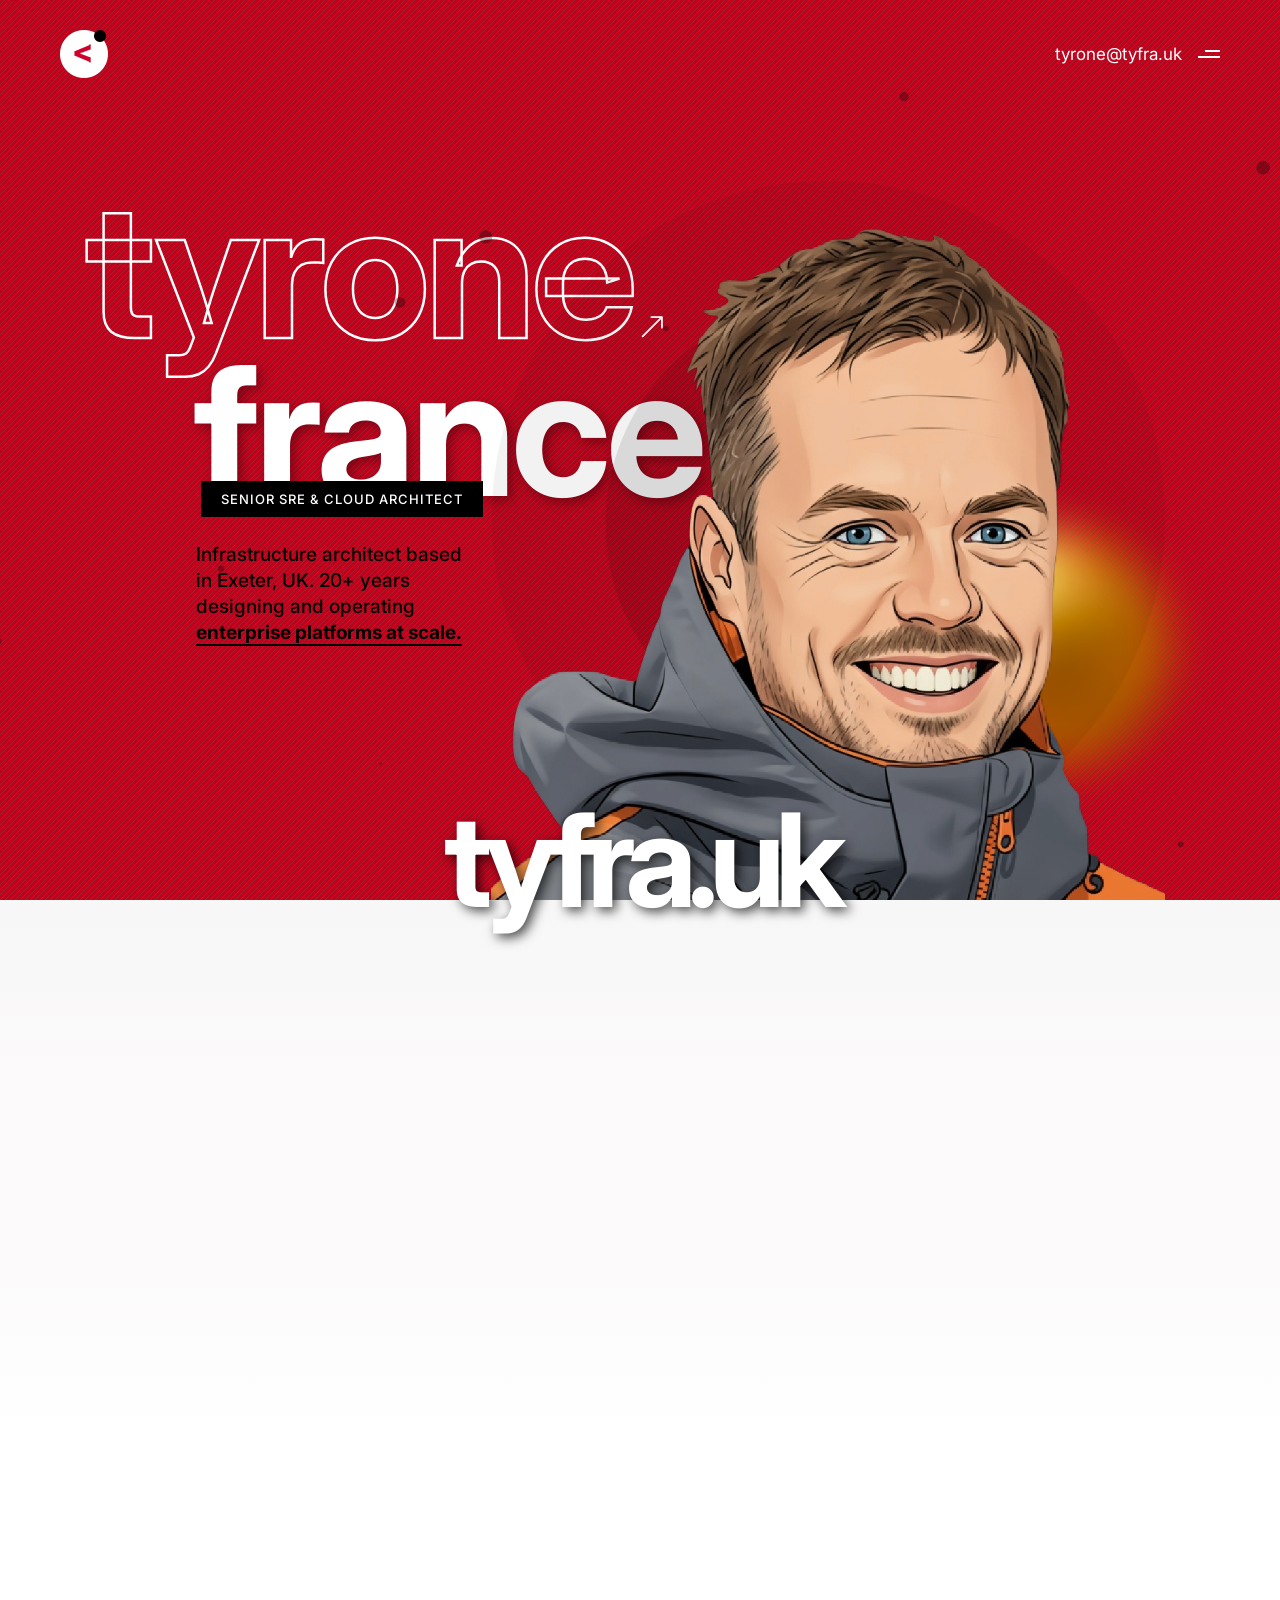
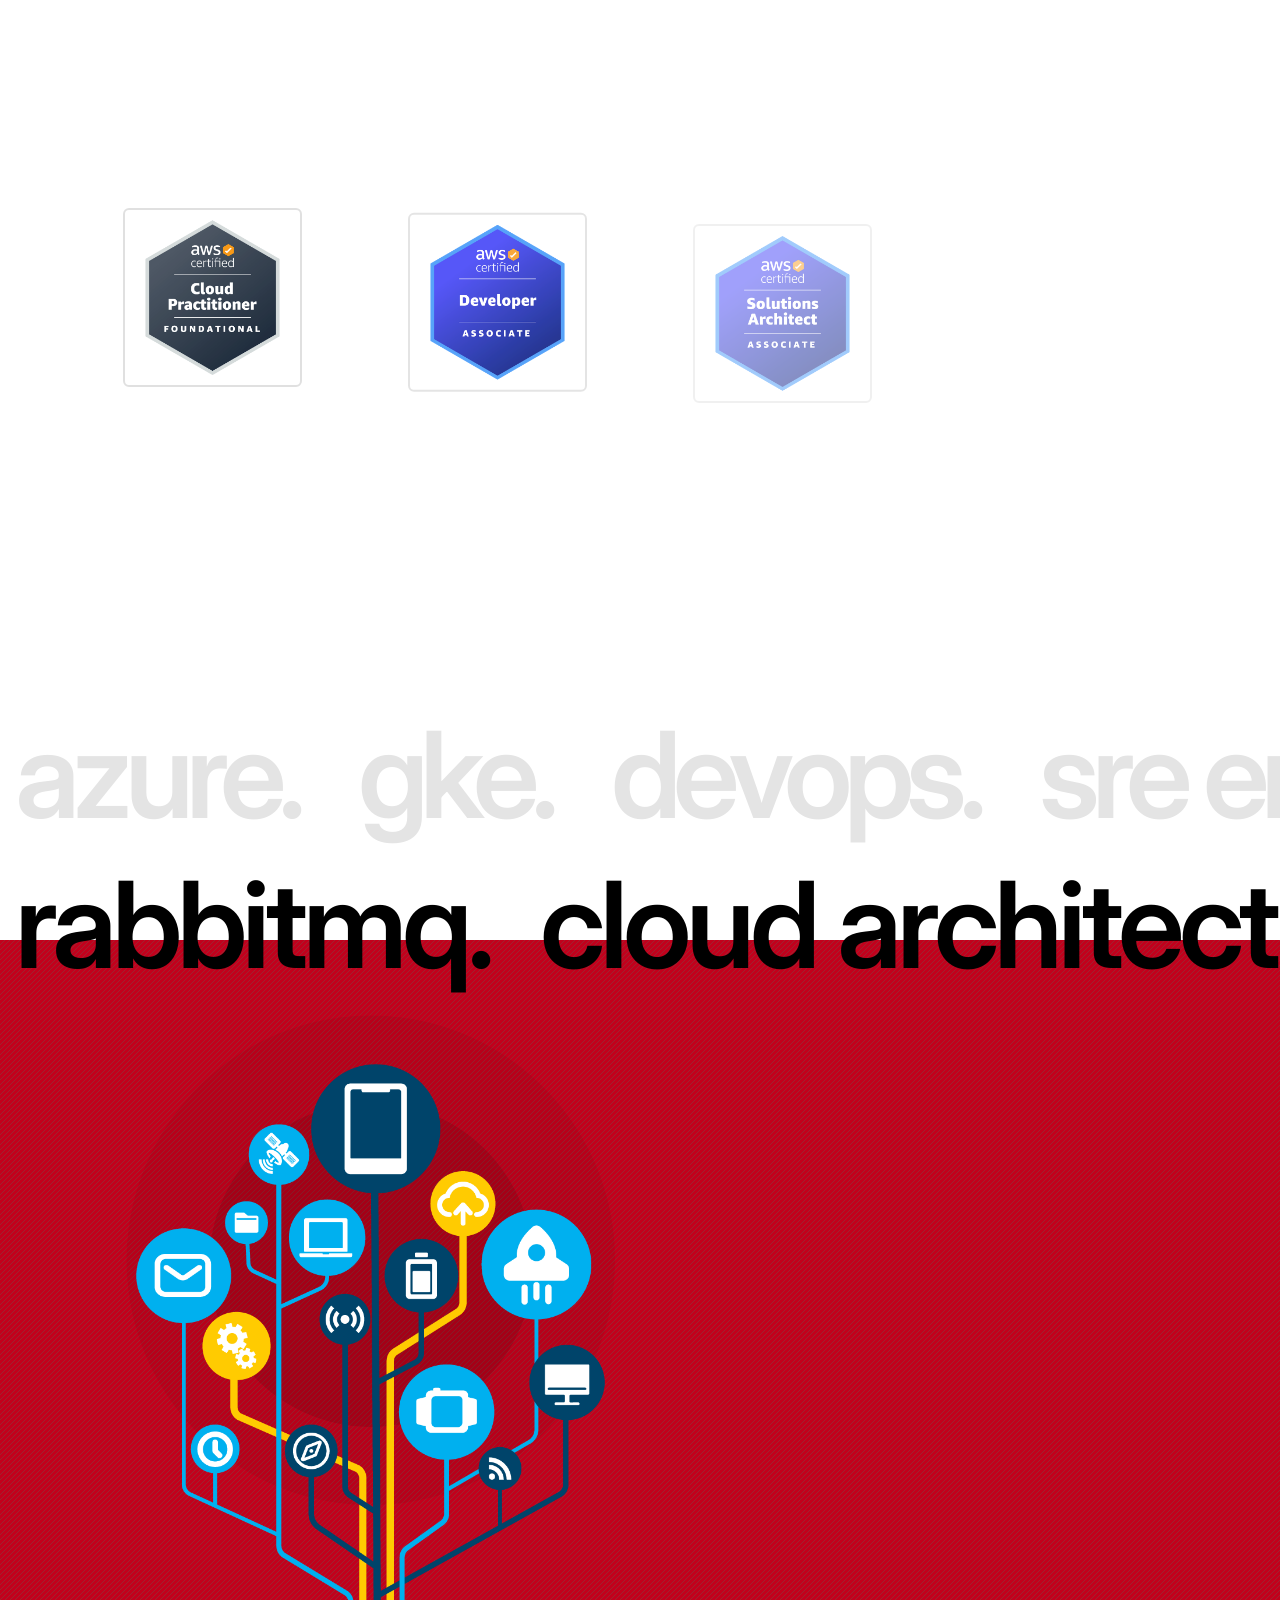
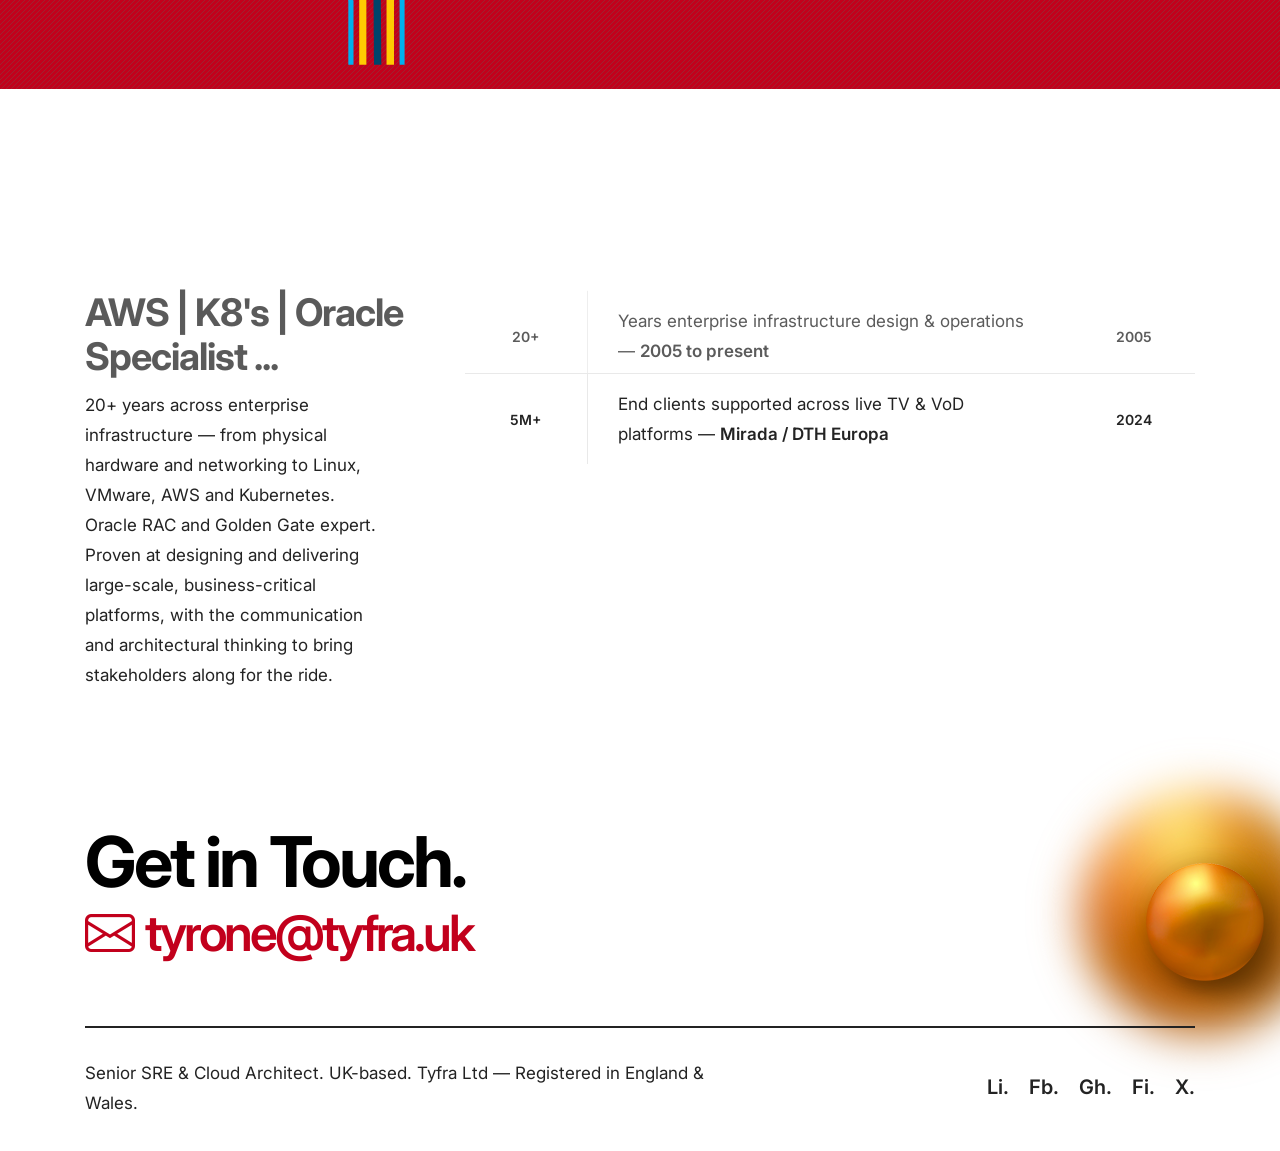
==== index.html @ 5feb8a31 "Updated" ====
<!doctype html>
<html class="no-js" lang="en">
    <head>
        <title>Tyrone France — Senior SRE &amp; Cloud Architect | Tyfra Ltd</title>
        <meta charset="utf-8">
        <meta http-equiv="X-UA-Compatible" content="IE=edge" />
        <meta name="author" content="Tyrone France">
        <meta name="viewport" content="width=device-width,initial-scale=1.0" />
        <meta name="description" content="Tyrone France — Senior SRE and Cloud Architect. 20+ years enterprise infrastructure. AWS, Kubernetes, Oracle RAC, Network Architecture. UK Security Cleared.">
        <!-- open graph / whatsapp / social preview -->
        <meta property="og:type" content="website">
        <meta property="og:url" content="https://tyfra.uk/">
        <meta property="og:title" content="Tyrone France — Senior SRE &amp; Cloud Architect">
        <meta property="og:description" content="Infrastructure architect based in the UK with 20+ years designing and operating enterprise platforms at scale.">
        <meta property="og:image" content="https://tyfra.uk/images/og-image.png">
        <!-- twitter card -->
        <meta name="twitter:card" content="summary_large_image">
        <meta name="twitter:title" content="Tyrone France — Senior SRE &amp; Cloud Architect">
        <meta name="twitter:description" content="Infrastructure architect based in the UK with 20+ years designing and operating enterprise platforms at scale.">
        <meta name="twitter:image" content="https://tyfra.uk/images/og-image.png">
        <!-- canonical -->
        <link rel="canonical" href="https://tyfra.uk/" />
        <!-- favicon icon -->
        <link rel="shortcut icon" href="images/favicon.ico">
        <link rel="apple-touch-icon" href="images/new-apple-touch-icon-57x57.png">
        <link rel="apple-touch-icon" sizes="72x72" href="images/new-apple-touch-icon-72x72.png">
        <link rel="apple-touch-icon" sizes="114x114" href="images/new-apple-touch-icon-114x114.png">
        <link rel="apple-touch-icon" sizes="180x180" href="images/new-apple-touch-icon-180x180.png">
        <!-- google fonts preconnect -->
        <link rel="preconnect" href="https://fonts.googleapis.com" crossorigin>
        <link rel="preconnect" href="https://fonts.gstatic.com" crossorigin>
        <!-- style sheets and font icons  -->
        <link rel="stylesheet" href="css/vendors.min.css"/>
        <link rel="stylesheet" href="css/icon.min.css"/>
        <link rel="stylesheet" href="css/style.css"/>
        <link rel="stylesheet" href="css/responsive.css"/>
        <link rel="stylesheet" href="demos/freelancer/freelancer.css" />
        <!-- structured data -->
        <script type="application/ld+json">
        {
            "@context": "https://schema.org",
            "@type": "Person",
            "name": "Tyrone France",
            "jobTitle": "Senior SRE & Cloud Architect",
            "url": "https://tyfra.uk",
            "email": "tyrone@tyfra.uk",
            "telephone": "+447432130856",
            "address": {
                "@type": "PostalAddress",
                "addressLocality": "Exeter",
                "addressRegion": "Devon",
                "addressCountry": "GB"
            },
            "worksFor": {
                "@type": "Organization",
                "name": "Tyfra Ltd",
                "url": "https://tyfra.uk"
            },
            "sameAs": [
                "https://www.linkedin.com/in/tyronefrance/"
            ],
            "knowsAbout": ["AWS", "Kubernetes", "Site Reliability Engineering", "Cloud Architecture", "DevOps", "Network Architecture", "Oracle RAC"]
        }
        </script>
    </head>
    <body data-mobile-nav-style="classic" class="custom-cursor">
        <!-- start cursor -->
        <div class="cursor-page-inner">
            <div class="circle-cursor circle-cursor-inner"></div>
            <div class="circle-cursor circle-cursor-outer"></div>
        </div>
        <!-- end cursor -->
        <!-- start header -->
        <header>
            <!-- start navigation -->
            <nav class="navbar navbar-expand-lg header-transparent bg-transparent disable-fixed" data-header-hover="dark">
                <div class="container-fluid">
                    <div class="col-auto col-lg-2 me-lg-0 me-auto">
                        <a class="navbar-brand" href="index.html">
                            <img src="images/demo-freelancer-logo-white.png" data-at2x="images/demo-freelancer-logo-white@2x.png" alt="Tyfra Ltd" class="default-logo">
                            <img src="images/demo-freelancer-logo-white.png" data-at2x="images/demo-freelancer-logo-white@2x.png" alt="Tyfra Ltd" class="alt-logo">
                            <img src="images/demo-freelancer-logo-white.png" data-at2x="images/demo-freelancer-logo-white@2x.png" alt="Tyfra Ltd" class="mobile-logo">
                        </a>
                    </div>
                    <div class="col-auto col-lg-3 text-end lg-pe-0">
                        <div class="header-icon">
                            <a href="mailto:tyrone@tyfra.uk" class="text-white">tyrone@tyfra.uk</a>
                            <div class="header-push-button hamburger-push-button icon sm-pe-15px">
                                <div class="push-button"> 
                                    <span></span>
                                    <span></span> 
                                </div> 
                            </div> 
                        </div>
                    </div>
                </div>
            </nav>
            <!-- end navigation -->
            <!-- start hamburger menu -->
            <div class="push-menu hamburger-nav header-dark hamburger-menu-half bg-dark-gray md-w-60 sm-w-100" style="background-image: url(images/demo-gym-and-fitness-menu-bg.jpg)">
                <span class="close-menu text-dark-gray bg-white"><i class="fa-solid fa-xmark"></i></span>
                <div class="d-flex flex-column justify-content-center h-100 ps-18 pb-12 xxl-p-12 sm-p-20px">
                    <div class="hamburger-menu menu-list-wrapper w-80 lg-w-100 lg-no-margin sm-mt-auto sm-mb-auto" data-scroll-options='{ "theme": "light" }'> 
                        <ul class="menu-item-list fw-500 p-0">
                            <li class="menu-item"><a href="#home" class="inner-link nav-link">Home</a></li>
                            <li class="menu-item"><a href="#about" class="inner-link nav-link">About</a></li>
                            <li class="menu-item"><a href="#work" class="inner-link nav-link">Qualifications</a></li>
                            <li class="menu-item"><a href="#expertise" class="inner-link nav-link">Expertise</a></li>
                            <li class="menu-item"><a href="#awards" class="inner-link nav-link">Awards</a></li> 
                            <li class="menu-item"><a href="#contact" class="inner-link nav-link">Contact</a></li>
                        </ul>
                    </div> 
                    <div class="w-90 xxl-w-100 d-none d-lg-inline-block">
                        <div class="row row-cols-1 row-cols-xl-2 menu-address">
                            <div class="col">
                                <span class="text-white fs-16 ls-05px">Contact information</span>
                                <div class="h-1px w-90 lg-w-100 bg-white-transparent-extra-light mt-15px mb-15px"></div>
                                <p class="fs-15 lh-26 w-90 xl-w-100 text-white fw-300">Exeter, Devon, UK</p>
                            </div>
                            <div class="col">
                                <span class="text-white fs-16 ls-05px">Connect with me</span>
                                <div class="h-1px w-90 xxl-w-100 bg-white-transparent-extra-light mt-15px mb-15px"></div>
                                <p class="fs-15 lh-28 w-90 xxl-w-100 lg-mb-0 fw-300"><a href="mailto:tyrone@tyfra.uk" class="d-block text-white text-white-hover">tyrone@tyfra.uk</a><a href="tel:+447432130856" class="text-white text-white-hover">+44 (0) 7432 130 856</a></p>
                            </div>
                        </div>
                    </div> 
                </div>
            </div>
            <!-- end hamburger menu -->
        </header>
        <!-- end header -->
        <!-- start section -->
        <section class="full-screen magic-cursor ipad-top-space-margin md-p-0 round-cursor bg-base-color bg-sliding-line overflow-hidden position-relative md-h-850px sm-h-750px" id="home">
            <div id="particles-style-01" class="h-100 position-absolute left-0px top-0 w-100" data-particle="true" data-particle-options='{"particles": {"number": {"value": 15,"density": {"enable": true,"value_area": 2000}},"color": {"value": ["#000000", "#000000", "#000000", "#000000", "#000000"]},"shape": {"type": "circle","stroke":{"width":0,"color":"#000000"}},"opacity": {"value": 0.3,"random": false,"anim": {"enable": false,"speed": 1,"sync": false}},"size": {"value": 8,"random": true,"anim": {"enable": false,"sync": true}},"line_linked":{"enable":false,"distance":0,"color":"#ffffff","opacity":0.4,"width":1},"move": {"enable": true,"speed":1,"direction": "right","random": false,"straight": false}},"interactivity": {"detect_on": "canvas","events": {"onhover": {"enable": false,"mode": "repulse"},"onclick": {"enable": false,"mode": "push"},"resize": true}},"retina_detect": false}'></div>
            <!-- <img src="images/aws_cloud_1.png" class="position-absolute top-35 left-minus-100px left-img d-none d-md-block" data-bottom-top="transform: translateY(-50px)" data-top-bottom="transform: translateY(50px)" alt=""> -->
            <div class="container h-100">
                <div class="row align-items-start align-items-lg-center h-100">
                    <div class="col-xl-6 col-lg-8 md-pt-15" data-anime='{ "el": "childs", "translateY": [30, 0], "opacity": [0,1], "duration": 600, "delay": 0, "staggervalue": 300, "easing": "easeOutQuad" }'>
                        <div class="fs-190 sm-fs-120 lh-110 text-white fw-700 ls-minus-5px" style="white-space: nowrap;"><span class="text-outline" style="-webkit-text-stroke-width: 2.5px;">tyrone</span><i class="bi bi-arrow-up-right icon-very-medium lh-0 ms-5px"></i></div>
                        <div class="ps-20">
                            <div class="fs-180 sm-fs-120 text-white fw-700 ls-minus-5px" style="white-space: nowrap; text-shadow: 4px 4px 12px rgba(0,0,0,0.35);">france</div>
                            <div class="top-minus-40px sm-top-minus-20px right-minus-3px sm-right-0px position-relative">
                                <span class="text-white fs-13 lh-36 fw-500 bg-black ps-20px pe-20px text-uppercase d-inline-block ls-1px mb-25px ms-5px">Senior SRE &amp; Cloud Architect</span>
                                <div class="fs-19 lh-26 text-black fw-500 w-65 md-w-70 sm-w-100">Infrastructure architect based in Exeter, UK. 20+ years designing and operating <span class="fw-700 text-decoration-line-bottom-medium text-black">enterprise platforms at scale.</span></div>
                            </div>                            
                        </div>
                    </div>
                    <div class="position-absolute right-100px bottom-0px w-55 md-w-60 xs-w-100 md-right-150px xs-right-0px">
                        <img src="images/demo-freelancer-03.png" class="position-absolute top-20 right-minus-50px d-none d-md-block" alt="" data-bottom-top="transform: translateY(-150px)" data-top-bottom="transform: translateY(150px)">
                        <!-- <img src="images/demo-freelancer-04.png" class="position-absolute top-50 left-150px z-index-9 animation-float d-none d-md-block" alt="" data-bottom-top="transform: translateY(-50px)" data-top-bottom="transform: translateY(50px)"> -->
                        <div class="atropos" data-atropos>
                            <div class="atropos-scale">
                                <div class="atropos-rotate">
                                    <div class="atropos-inner text-center">
                                        <div data-atropos-offset="-5" class="position-absolute left-0px right-0px">
                                            <img src="images/demo-freelancer-01.png" alt="">
                                        </div>
                                        <img data-atropos-offset="5" class="position-relative" src="images/tyrone_6.png" alt="Tyrone France, Senior SRE and Cloud Architect">
                                    </div> 
                                </div>
                            </div>
                        </div>
                    </div>
                </div>
            </div>
        </section>
        <!-- end section -->
        <!-- start section -->
        <section id="about" class="big-section bg-gradient-top-very-light-gray pb-0 sm-pt-0">
            <div class="overlap-section mb-2 top-minus-40px position-relative z-index-9 md-mb-0">
                <div class="fs-130 text-white fw-700 ls-minus-10px md-ls-minus-5px text-center" style="text-shadow: 4px 4px 12px rgba(0,0,0,0.7);">tyfra.uk</div>
            </div>
            <div class="container">
                <div class="row">
                    <div class="col-12">
                        <div class="row align-items-center mb-6" data-anime='{ "opacity": [0,1], "duration": 600, "delay": 0, "staggervalue": 300, "easing": "easeOutQuad" }'>
                            <div class="col-10">
                                <span class="text-base-color fw-700 text-uppercase fs-14 ls-05px">About Tyrone France</span>
                            </div>
                            <div class="col-2 text-end"> 
                                <span class="text-base-color fs-14 fw-700">01</span>
                            </div>
                            <div class="col-12 mt-5px"> 
                                <div class="separator-line-2px w-100 d-block bg-base-color"></div>
                            </div>
                        </div>
                        <div class="row mb-6">
                            <div class="col-xl-4 col-lg-5" data-anime='{ "el": "childs", "translateY": [30, 0], "opacity": [0,1], "duration": 600, "delay": 0, "staggervalue": 300, "easing": "easeOutQuad" }'>
                                <h4 class="fw-700 ls-minus-1px mb-20px">Infrastructure. At scale.</h4>
                                <p class="w-85 lg-w-100">20+ years designing and operating enterprise-grade infrastructure. Helping organisations build resilient, scalable & secure platforms in the cloud.</p>
                            </div>
                            <div class="col-xl-8 col-lg-7" data-anime='{ "el": "childs", "translateY": [30, 0], "opacity": [0,1], "duration": 600, "delay": 0, "staggervalue": 300, "easing": "easeOutQuad" }'>
                                <div class="row align-items-center border-bottom border-color-light-medium-gray mb-30px pb-30px">
                                    <div class="col-md-3">
                                        <div class="fs-18 fw-600">Discovery</div>
                                    </div>
                                    <div class="col-md-9 last-paragraph-no-margin">
                                        <p>Deep-diving into your infrastructure, business goals and pain points before writing a single line of config. Understanding what good looks like first.</p>
                                    </div>
                                </div>
                                <div class="row align-items-center border-bottom border-color-light-medium-gray mb-30px pb-30px">
                                    <div class="col-md-3">
                                        <div class="fs-18 fw-600">Engineering</div>
                                    </div>
                                    <div class="col-md-9 last-paragraph-no-margin">
                                        <p>Designing and building scalable, resilient systems — from architecture to production. No shortcuts, no tech debt left behind.</p>
                                    </div>
                                </div> 
                                <div class="row align-items-center">
                                    <div class="col-md-3">
                                        <div class="fs-18 fw-600">Operations</div>
                                    </div>
                                    <div class="col-md-9 last-paragraph-no-margin">
                                        <p>Ongoing platform ownership, observability, incident response and automation that genuinely eliminates toil and increases deployment confidence.</p>
                                    </div>
                                </div> 
                            </div>
                        </div>
                        <div class="row row-cols-1 row-cols-lg-4 row-cols-md-2" data-anime='{ "el": "childs", "translateY": [30, 0], "opacity": [0,1], "duration": 600, "delay": 0, "staggervalue": 300, "easing": "easeOutQuad" }'>
                            <div class="col last-paragraph-no-margin lg-mb-30px">
                                <span class="fw-600">Expertise</span>
                                <p>AWS, Kubernetes, SRE &amp; Networking</p>
                            </div>
                            <div class="col last-paragraph-no-margin lg-mb-30px">
                                <span class="fw-600">Based in</span>
                                <p>Exeter, UK</p>
                            </div>
                            <div class="col last-paragraph-no-margin sm-mb-30px">
                                <span class="fw-600">Clearance</span>
                                <p>-----</p>
                            </div>
                            <div class="col last-paragraph-no-margin">
                                <span class="fw-600">Company</span>
                                <p>Tyfra Ltd (UK Limited)</p>
                            </div>
                        </div>
                    </div>
                </div> 
            </div>
        </section>
        <!-- end section -->
        <!-- start section -->
        <section id="work" class="pb-0">
            <div class="container">
                <div class="row">
                    <div class="col-md-12">
                        <div class="row align-items-center mb-6" data-anime='{ "opacity": [0,1], "duration": 600, "delay": 0, "staggervalue": 300, "easing": "easeOutQuad" }'>
                            <div class="col-10">
                                <span class="text-base-color fw-700 text-uppercase fs-14 ls-05px">Qualifications</span>
                            </div>
                            <div class="col-2 text-end"> 
                                <span class="text-base-color fs-14 fw-700">02</span>
                            </div>
                            <div class="col-12 mt-5px"> 
                                <div class="separator-line-2px w-100 d-block bg-base-color"></div>
                            </div>
                        </div>
                        <div class="row" data-anime='{ "el": "childs", "translateY": [30, 0], "opacity": [0,1], "duration": 600, "delay": 0, "staggervalue": 200, "easing": "easeOutQuad" }'>
                            <!-- badge item -->
                            <div class="col-6 col-md-3 text-center mb-40px">
                                <img src="images/aws-certified-cloud-practitioner.png" alt="AWS Certified Cloud Practitioner" class="w-70 md-w-60 sm-w-50 border-radius-6px cert-badge" />
                            </div>
                            <!-- badge item -->
                            <div class="col-6 col-md-3 text-center mb-40px">
                                <img src="images/aws-certified-developer-associate.png" alt="AWS Certified Developer Associate" class="w-70 md-w-60 sm-w-50 border-radius-6px cert-badge" />
                            </div>
                            <!-- badge item -->
                            <div class="col-6 col-md-3 text-center mb-40px">
                                <img src="images/aws-certified-solutions-architect-associate.png" alt="AWS Certified Solutions Architect Associate" class="w-70 md-w-60 sm-w-50 border-radius-6px cert-badge" />
                            </div>
                            <!-- badge item -->
                            <div class="col-6 col-md-3 text-center mb-40px">
                                <img src="images/aws-certified-sysops-administrator-associate.png" alt="AWS Certified SysOps Administrator Associate" class="w-70 md-w-60 sm-w-50 border-radius-6px cert-badge" />
                            </div>
                            <!-- badge item -->
                            <div class="col-6 col-md-3 text-center mb-40px">
                                <img src="images/aws-certified-devops-engineer-professional.png" alt="AWS Certified DevOps Engineer Professional" class="w-70 md-w-60 sm-w-50 border-radius-6px cert-badge" />
                            </div>
                            <!-- badge item -->
                            <div class="col-6 col-md-3 text-center mb-40px">
                                <img src="images/cisco_ccna.png" alt="Cisco CCNA Certification" class="w-70 md-w-60 sm-w-50 border-radius-6px cert-badge" />
                            </div>
                            <!-- badge item -->
                            <div class="col-6 col-md-3 text-center mb-40px">
                                <img src="images/comptia_A.png" alt="CompTIA A+ Certification" class="w-70 md-w-60 sm-w-50 border-radius-6px cert-badge" />
                            </div>
                            <!-- badge item -->
                            <div class="col-6 col-md-3 text-center mb-40px">
                                <img src="images/tf_logo_150x150.png" alt="Tyfra Ltd" class="w-70 md-w-60 sm-w-50 border-radius-6px cert-badge" />
                            </div>
                        </div>
                    </div>
                </div>
            </div>
        </section>
        <!-- end section -->
        <!-- start section -->
        <section class="overflow-hidden position-relative half-section overlap-height pb-0">
            <div class="container-fluid overlap-gap-section">
                <div class="row position-relative">
                    <div class="col swiper swiper-width-auto text-center pb-30px sm-pb-0px" data-slider-options='{ "slidesPerView": "auto", "spaceBetween":60, "speed": 8000, "loop": true, "autoplay": { "delay":0, "disableOnInteraction": false }, "allowTouchMove": false, "effect": "slide" }'>
                        <div class="swiper-wrapper marquee-slide">
                            <!-- start client item -->
                            <div class="swiper-slide">
                                <div class="fs-180 xl-fs-120 sm-fs-80 text-extra-medium-gray fw-600 ls-minus-8px sm-ls-minus-4px word-break-normal">aws.</div>
                            </div>
                            <!-- end client item -->
                            <!-- start client item -->
                            <div class="swiper-slide">
                                <div class="fs-180 xl-fs-120 sm-fs-80 text-extra-medium-gray fw-600 ls-minus-8px sm-ls-minus-4px word-break-normal">azure.</div>
                            </div>
                            <!-- end client item --> 
                            <!-- end client item --> 
                            <!-- start client item -->
                            <div class="swiper-slide">
                                <div class="fs-180 xl-fs-120 sm-fs-80 text-extra-medium-gray fw-600 ls-minus-8px sm-ls-minus-4px word-break-normal">gke.</div>
                            </div>
                            <!-- end client item --> 
                            <!-- start client item -->
                            <div class="swiper-slide">
                                <div class="fs-180 xl-fs-120 sm-fs-80 text-extra-medium-gray fw-600 ls-minus-8px sm-ls-minus-4px word-break-normal">devops.</div>
                            </div>
                            <!-- end client item --> 
                            <!-- start client item -->
                            <div class="swiper-slide">
                                <div class="fs-180 xl-fs-120 sm-fs-80 text-extra-medium-gray fw-600 ls-minus-8px sm-ls-minus-4px word-break-normal">sre engineer.</div>
                            </div>
                            <!-- end client item --> 
                            <!-- start client item -->
                            <div class="swiper-slide">
                                <div class="fs-180 xl-fs-120 sm-fs-80 text-extra-medium-gray fw-600 ls-minus-8px sm-ls-minus-4px word-break-normal">kubernetes.</div>
                            </div>
                            <!-- end client item --> 
                            <!-- start client item -->
                            <div class="swiper-slide">
                                <div class="fs-180 xl-fs-120 sm-fs-80 text-extra-medium-gray fw-600 ls-minus-8px sm-ls-minus-4px word-break-normal">security.</div>
                            </div>
                            <!-- end client item --> 
                            <!-- start client item -->
                            <div class="swiper-slide">
                                <div class="fs-180 xl-fs-120 sm-fs-80 text-extra-medium-gray fw-600 ls-minus-8px sm-ls-minus-4px word-break-normal">docker.</div>
                            </div>
                            <!-- end client item --> 
                        </div> 
                    </div>  
                </div>
            </div> 
        </section>
        <!-- end section -->
        <!-- start section -->
        <section class="bg-base-color bg-sliding-line position-relative pb-0">
            <div class="container-fluid overlap-section">
                <div class="row position-relative">
                    <div class="col swiper swiper-width-auto text-center pb-30px sm-pb-0px" data-slider-options='{ "slidesPerView": "auto", "spaceBetween":50, "speed": 8000, "loop": true, "autoplay": { "delay":0, "disableOnInteraction": false, "reverseDirection": true }, "allowTouchMove": false, "effect": "slide" }'>
                        <div class="swiper-wrapper marquee-slide">
                            <!-- start client item -->
                            <div class="swiper-slide">
                                <div class="fs-150 xl-fs-120 sm-fs-80 text-black fw-600 ls-minus-5px sm-ls-minus-4px word-break-normal">cloud architect.</div>
                            </div>
                            <!-- end client item -->
                            <!-- start client item -->
                            <div class="swiper-slide">
                                <div class="fs-150 xl-fs-120 sm-fs-80 text-black fw-600 ls-minus-5px sm-ls-minus-4px word-break-normal">oracle dba.</div>
                            </div>
                            <!-- end client item -->  
                            <!-- start client item -->
                            <div class="swiper-slide">
                                <div class="fs-150 xl-fs-120 sm-fs-80 text-black fw-600 ls-minus-5px sm-ls-minus-4px word-break-normal">cloud migration specialist.</div>
                            </div>
                            <!-- end client item --> 
                            <!-- start client item -->
                            <div class="swiper-slide">
                                <div class="fs-150 xl-fs-120 sm-fs-80 text-black fw-600 ls-minus-5px sm-ls-minus-4px word-break-normal">mqtt.</div>
                            </div>
                            <!-- end client item --> 
                            <!-- start client item -->
                            <div class="swiper-slide">
                                <div class="fs-150 xl-fs-120 sm-fs-80 text-black fw-600 ls-minus-5px sm-ls-minus-4px word-break-normal">golden gate.</div>
                            </div>
                            <!-- end client item --> 
                            <!-- start client item -->
                            <div class="swiper-slide">
                                <div class="fs-150 xl-fs-120 sm-fs-80 text-black fw-600 ls-minus-5px sm-ls-minus-4px word-break-normal">grafana.</div>
                            </div>
                            <!-- end client item --> 
                            <!-- start client item -->
                            <div class="swiper-slide">
                                <div class="fs-150 xl-fs-120 sm-fs-80 text-black fw-600 ls-minus-5px sm-ls-minus-4px word-break-normal">prometheus.</div>
                            </div>
                            <!-- end client item --> 
                            <!-- start client item -->
                            <div class="swiper-slide">
                                <div class="fs-150 xl-fs-120 sm-fs-80 text-black fw-600 ls-minus-5px sm-ls-minus-4px word-break-normal">rabbitmq.</div>
                            </div>
                            <!-- end client item --> 
                        </div> 
                    </div>  
                </div>
            </div>
            <div id="expertise" class="container overflow-y-hidden">
                <div class="row align-items-end flex-column-reverse flex-lg-row">
                    <div class="col-lg-7 position-relative overflow-hidden">
                        <div class="outside-box-bottom-2 outside-box-left-5">
                            <div class="atropos" data-atropos>
                                <div class="atropos-scale">
                                    <div class="atropos-rotate">
                                        <div class="atropos-inner text-center overflow-visible">
                                            <div data-atropos-offset="-1" class="position-absolute left-0px right-0px">
                                                <img src="images/demo-freelancer-01.png" class="w-70" alt="">
                                            </div>
                                            <img data-atropos-offset="5" class="position-relative" src="images/cloud_1.png" alt="">
                                        </div> 
                                    </div>
                                </div>
                            </div> 
                        </div>
                    </div>
                    <div class="col-lg-5 mb-6 mt-6 md-mb-0" data-anime='{ "el": "childs", "translateY": [30, 0], "opacity": [0,1], "duration": 600, "delay": 0, "staggervalue": 300, "easing": "easeOutQuad" }'>
                        <h4 class="fw-600 text-white mb-20px ls-minus-1px">20+ years designing and operating enterprise infrastructure at scale.</h4>
                        <p class="w-90 text-black xl-w-100">From physical Kubernetes clusters across three continents to AWS cloud migrations serving millions of users — built and battle-tested in production worldwide.</p>
                        <div class="progress-bar-style-01 mt-14 d-block">
                            <!-- start progress bar item -->
                            <div class="progress mb-12 sm-mb-20 bg-transparent">
                                <div class="progress-bar-title d-inline-block text-black text-uppercase fs-14 fw-600">AWS Cloud Architecture</div>
                                <div class="progress-bar bg-black" role="progressbar" aria-valuenow="95" aria-valuemin="0" aria-valuemax="100" aria-label="web-design">
                                    <span class="progress-bar-percent text-center bg-black fs-11 lh-12 text-white">95%</span>
                                </div>
                            </div>
                            <!-- end progress bar item -->
                            <!-- start progress bar item -->
                            <div class="progress mb-12 sm-mb-20 bg-transparent">
                                <div class="progress-bar-title d-inline-block text-black text-uppercase fs-14 fw-600">Kubernetes &amp; DevOps</div>
                                <div class="progress-bar bg-black" role="progressbar" aria-valuenow="90" aria-valuemin="0" aria-valuemax="100" aria-label="graphic-design">
                                    <span class="progress-bar-percent text-center bg-black fs-11 lh-12 text-white">90%</span>
                                </div>
                            </div>
                            <!-- end progress bar item -->
                            <!-- start progress bar item -->
                            <div class="progress mb-12 sm-mb-20 bg-transparent">
                                <div class="progress-bar-title d-inline-block text-black text-uppercase fs-14 fw-600">Oracle RAC &amp; DBA</div>
                                <div class="progress-bar bg-black" role="progressbar" aria-valuenow="88" aria-valuemin="0" aria-valuemax="100" aria-label="art-direction">
                                    <span class="progress-bar-percent text-center bg-black fs-11 lh-12 text-white">88%</span>
                                </div>
                            </div>
                            <!-- end progress bar item -->
                        </div>
                    </div>
                </div>
            </div>
        </section>
        <!-- end section -->
        <!-- start section -->
        <section id="awards" class="pb-0">
            <div class="container">
                <div class="row">
                    <div class="col-md-12">
                        <div class="row align-items-center mb-6" data-anime='{ "opacity": [0,1], "duration": 600, "delay": 0, "staggervalue": 300, "easing": "easeOutQuad" }'>
                            <div class="col-10">
                                <span class="text-base-color fw-700 text-uppercase fs-14 ls-05px">By the numbers</span>
                            </div>
                            <div class="col-2 text-end"> 
                                <span class="text-base-color fs-14 fw-700">03</span>
                            </div>
                            <div class="col-12 mt-5px"> 
                                <div class="separator-line-2px w-100 d-block bg-base-color"></div>
                            </div>
                        </div>
                        <div class="row">
                            <div class="col-xl-4 col-lg-5 last-paragraph-no-margin md-mb-30px" data-anime='{ "el": "childs", "translateY": [30, 0], "opacity": [0,1], "duration": 600, "delay": 0, "staggervalue": 300, "easing": "easeOutQuad" }'>
                                <h4 class="fw-700 ls-minus-1px mb-20px">AWS | K8's | Oracle Specialist ...</h4>
                                <p class="w-85 lg-w-100">20+ years across enterprise infrastructure — from physical hardware and networking to Linux, VMware, AWS and Kubernetes. Oracle RAC and Golden Gate expert. Proven at designing and delivering large-scale, business-critical platforms, with the communication and architectural thinking to bring stakeholders along for the ride.</p>
                            </div>
                            <div class="col-xl-8 col-lg-7" data-anime='{ "el": "childs", "translateY": [30, 0], "opacity": [0,1], "duration": 600, "delay": 0, "staggervalue": 300, "easing": "easeOutQuad" }'>
                                <div class="row g-0">
                                    <div class="col-2 text-center align-self-center">
                                        <span class="text-dark-gray fs-14 fw-600">20+</span>
                                    </div>
                                    <div class="col-8 last-paragraph-no-margin ps-30px pe-30px pt-15px pb-15px border-start border-color-light-medium-gray"> 
                                        <p>Years enterprise infrastructure design &amp; operations — <span class="fw-600 text-dark-gray">2005 to present</span></p>
                                    </div>
                                    <div class="col-2 align-self-center text-center">
                                        <span class="text-dark-gray fs-14 fw-600">2005</span>
                                    </div>
                                </div>
                                <div class="row border-top border-color-light-medium-gray g-0">
                                    <div class="col-2 text-center align-self-center">
                                        <span class="text-dark-gray fs-14 fw-600">5M+</span>
                                    </div>
                                    <div class="col-8 last-paragraph-no-margin ps-30px pe-30px pt-15px pb-15px border-start border-color-light-medium-gray"> 
                                        <p>End clients supported across live TV &amp; VoD platforms — <span class="fw-600 text-dark-gray">Mirada / DTH Europa</span></p>
                                    </div>
                                    <div class="col-2 align-self-center text-center">
                                        <span class="text-dark-gray fs-14 fw-600">2024</span>
                                    </div>
                                </div>
                                <div class="row border-top border-color-light-medium-gray g-0">
                                    <div class="col-2 text-center align-self-center">
                                        <span class="text-dark-gray fs-14 fw-600">82</span>
                                    </div>
                                    <div class="col-8 last-paragraph-no-margin ps-30px pe-30px pt-15px pb-15px border-start border-color-light-medium-gray"> 
                                        <p>CDN regions deployed for Apache Traffic Server — <span class="fw-600 text-dark-gray">Mexico</span></p>
                                    </div>
                                    <div class="col-2 align-self-center text-center">
                                        <span class="text-dark-gray fs-14 fw-600">2020</span>
                                    </div>
                                </div>
                                <div class="row border-top border-color-light-medium-gray g-0">
                                    <div class="col-2 text-center align-self-center">
                                        <span class="text-dark-gray fs-14 fw-600">4.2M</span>
                                    </div>
                                    <div class="col-8 last-paragraph-no-margin ps-30px pe-30px pt-15px pb-15px border-start border-color-light-medium-gray">
                                        <p>IoT / MQTT client devices designed &amp; operated — <span class="fw-600 text-dark-gray">DTH Europa</span></p>
                                    </div>
                                    <div class="col-2 align-self-center text-center">
                                        <span class="text-dark-gray fs-14 fw-600">2020</span>
                                    </div>
                                </div>
                                <div class="row border-top g-0">
                                    <div class="col-2 text-center align-self-center">
                                        <span class="text-dark-gray fs-14 fw-600">6</span>
                                    </div>
                                    <div class="col-8 last-paragraph-no-margin ps-30px pe-30px pt-15px pb-15px border-start border-color-light-medium-gray">
                                        <p>Countries with AWS Kubernetes clusters deployed — <span class="fw-600 text-dark-gray">Mexico, Bolivia, Mongolia, Bermuda, Madrid, UK</span></p>
                                    </div>
                                    <div class="col-2 align-self-center text-center">
                                        <span class="text-dark-gray fs-14 fw-600">2020</span>
                                    </div>
                                </div>
                            </div>
                        </div>
                    </div>
                </div>
            </div>
        </section>
        <!-- end section -->
        <!-- start footer -->
        <footer id="contact" class="position-relative overflow-hidden pb-0">
            <img src="images/demo-freelancer-03.png" class="position-absolute top-0px right-minus-100px" alt=""> 
            <div class="container position-relative">
                <img src="images/demo-freelancer-04.png" class="position-absolute top-20px right-minus-100px d-none d-md-block" alt="">
                <div class="row">
                    <div class="col-md-12 position-relative"> 
                        <div class="fs-70 md-fs-50 sm-fs-40 ls-minus-3px fw-700 text-black mb-10px sm-ls-minus-1px">Get in Touch.</div>
                        <div class="d-flex align-items-center">
                            <i class="bi bi-envelope icon-extra-large md-icon-large me-10px text-base-color align-middle"></i>
                            <a href="mailto:tyrone@tyfra.uk" class="fs-50 sm-fs-40 text-base-color fw-600 align-middle ls-minus-3px sm-ls-minus-1px">tyrone@tyfra.uk</a>
                        </div>
                    </div> 
                </div>
                <div class="row g-0 align-items-center border-top border-2 border-color-dark-gray pt-30px mt-6 mb-3">
                    <div class="col-md-7 last-paragraph-no-margin sm-mb-20px">
                        <p>Senior SRE &amp; Cloud Architect. UK-based. Tyfra Ltd — Registered in England &amp; Wales.</p>
                    </div>
                    <div class="col-md-5 elements-social social-text-style-01 text-start text-md-end sm-mb-20px">
                        <ul class="medium-icon dark fw-600">
                            <li><a class="linkedin" href="https://www.linkedin.com/in/tyronefrance/" target="_blank">Li.</a></li>
                            <li><a class="github" href="https://www.facebook.com/tyrone.france" target="_blank">Fb.</a></li>
                            <li><a class="github" href="https://github.com/tyronefrance" target="_blank">Gh.</a></li>
                            <li><a class="github" href="https://www.fiverr.com/s/99pAQVD" target="_blank">Fi.</a></li>                            
                            <li><a class="twitter" href="https://x.com/TyfraL76922" target="_blank">X.</a></li> 
                        </ul>
                    </div>
                </div>
            </div>
        </footer>
        <!-- end footer -->
         <!-- start scroll progress -->
        <div class="scroll-progress d-none d-xxl-block">
          <a href="#" class="scroll-top" aria-label="scroll">
            <span class="scroll-text">Scroll</span><span class="scroll-line"><span class="scroll-point"></span></span>
          </a>
        </div>
        <!-- end scroll progress -->
        <!-- javascript libraries -->
        <script type="text/javascript" src="js/jquery.js"></script>
        <script type="text/javascript" src="js/vendors.min.js"></script> 
        <script type="text/javascript" src="js/main.js"></script>
    </body>
</html>
---- css/icon.min.css ----
@charset "UTF-8";/*!
    Font Awesome
    Version: 7.0.0
    Plugin URL: https://fontawesome.com
    License: Copyright 2025 Fonticons, Inc. | https://fontawesome.com/license/free (Icons: CC BY 4.0, Fonts: SIL OFL 1.1, Code: MIT License)
!*/.fa-stack,.fa-ul>li{position:relative}.fa-beat,.fa-bounce{animation-delay:var(--fa-animation-delay,0s);animation-direction:var(--fa-animation-direction,normal);animation-duration:var(--fa-animation-duration,1s);animation-iteration-count:var(--fa-animation-iteration-count,infinite)}.fa,.fa-brands,.fa-classic,.fa-regular,.fa-solid,.fab,.far,.fas{--_fa-family:var(--fa-family, var(--fa-style-family, "Font Awesome 7 Free"));-webkit-font-smoothing:antialiased;-moz-osx-font-smoothing:grayscale;display:var(--fa-display,inline-block);font-family:var(--_fa-family);font-feature-settings:normal;font-style:normal;font-synthesis:none;font-variant:normal;font-weight:var(--fa-style,900);line-height:1;text-align:center;text-rendering:auto;width:auto}:is(.fas,.far,.fab,.fa-solid,.fa-regular,.fa-brands,.fa-classic,.fa)::before{content:var(--fa);content:var(--fa)/""}.fa-1x{font-size:1em}.fa-2x{font-size:2em}.fa-3x{font-size:3em}.fa-4x{font-size:4em}.fa-5x{font-size:5em}.fa-6x{font-size:6em}.fa-7x{font-size:7em}.fa-8x{font-size:8em}.fa-9x{font-size:9em}.fa-10x{font-size:10em}.fa-2xs{font-size:.625em;line-height:.1em;vertical-align:.225em}.fa-xs{font-size:.75em;line-height:.0833333333em;vertical-align:.125em}.fa-sm{font-size:.875em;line-height:.0714285714em;vertical-align:.0535714286em}.fa-lg{font-size:1.25em;line-height:.05em;vertical-align:-.075em}.fa-xl{font-size:1.5em;line-height:.0416666667em;vertical-align:-.125em}.fa-2xl,.fa-stack-2x{font-size:2em}.fa-2xl{line-height:.03125em;vertical-align:-.1875em}.fa-width-auto{--fa-width:auto}.fa-fw,.fa-width-fixed{--fa-width:1.25em}.fa-ul{list-style-type:none;margin-inline-start:var(--fa-li-margin,2.5em);padding-inline-start:0}.fa-li{inset-inline-start:calc(-1 * var(--fa-li-width,2em));position:absolute;text-align:center;width:var(--fa-li-width,2em);line-height:inherit}.fa-border{border-color:var(--fa-border-color,#eee);border-radius:var(--fa-border-radius,.1em);border-style:var(--fa-border-style,solid);border-width:var(--fa-border-width,.0625em);box-sizing:var(--fa-border-box-sizing,content-box);padding:var(--fa-border-padding,.1875em .25em)}.fa-pull-left,.fa-pull-start{float:inline-start;margin-inline-end:var(--fa-pull-margin,.3em)}.fa-pull-end,.fa-pull-right{float:inline-end;margin-inline-start:var(--fa-pull-margin,.3em)}.fa-beat{animation-name:fa-beat;animation-timing-function:var(--fa-animation-timing,ease-in-out)}.fa-bounce{animation-name:fa-bounce;animation-timing-function:var(--fa-animation-timing,cubic-bezier(.28,.84,.42,1))}.fa-beat-fade,.fa-fade{animation-timing-function:var(--fa-animation-timing,cubic-bezier(.4,0,.6,1));animation-delay:var(--fa-animation-delay,0s);animation-direction:var(--fa-animation-direction,normal);animation-iteration-count:var(--fa-animation-iteration-count,infinite);animation-duration:var(--fa-animation-duration,1s)}.fa-fade{animation-name:fa-fade}.fa-beat-fade{animation-name:fa-beat-fade}.fa-flip{animation-name:fa-flip;animation-delay:var(--fa-animation-delay,0s);animation-direction:var(--fa-animation-direction,normal);animation-duration:var(--fa-animation-duration,1s);animation-iteration-count:var(--fa-animation-iteration-count,infinite);animation-timing-function:var(--fa-animation-timing,ease-in-out)}.fa-shake,.fa-spin{animation-delay:var(--fa-animation-delay,0s);animation-timing-function:var(--fa-animation-timing,linear)}.fa-shake{animation-name:fa-shake;animation-direction:var(--fa-animation-direction,normal);animation-duration:var(--fa-animation-duration,1s);animation-iteration-count:var(--fa-animation-iteration-count,infinite)}.fa-pulse,.fa-spin,.fa-spin-pulse{animation-name:fa-spin;animation-direction:var(--fa-animation-direction,normal);animation-iteration-count:var(--fa-animation-iteration-count,infinite)}.fa-spin{animation-duration:var(--fa-animation-duration,2s)}.fa-spin-reverse{--fa-animation-direction:reverse}.fa-pulse,.fa-spin-pulse{animation-duration:var(--fa-animation-duration,1s);animation-timing-function:var(--fa-animation-timing,steps(8))}@media (prefers-reduced-motion:reduce){.fa-beat,.fa-beat-fade,.fa-bounce,.fa-fade,.fa-flip,.fa-pulse,.fa-shake,.fa-spin,.fa-spin-pulse{animation:none!important;transition:none!important}}@keyframes fa-beat{0%,90%{transform:scale(1)}45%{transform:scale(var(--fa-beat-scale,1.25))}}@keyframes fa-bounce{0%,100%,64%{transform:scale(1,1) translateY(0)}10%{transform:scale(var(--fa-bounce-start-scale-x,1.1),var(--fa-bounce-start-scale-y,.9)) translateY(0)}30%{transform:scale(var(--fa-bounce-jump-scale-x,.9),var(--fa-bounce-jump-scale-y,1.1)) translateY(var(--fa-bounce-height,-.5em))}50%{transform:scale(var(--fa-bounce-land-scale-x,1.05),var(--fa-bounce-land-scale-y,.95)) translateY(0)}57%{transform:scale(1,1) translateY(var(--fa-bounce-rebound,-.125em))}}@keyframes fa-fade{50%{opacity:var(--fa-fade-opacity,.4)}}@keyframes fa-beat-fade{0%,100%{opacity:var(--fa-beat-fade-opacity,.4);transform:scale(1)}50%{opacity:1;transform:scale(var(--fa-beat-fade-scale,1.125))}}@keyframes fa-flip{50%{transform:rotate3d(var(--fa-flip-x,0),var(--fa-flip-y,1),var(--fa-flip-z,0),var(--fa-flip-angle,-180deg))}}@keyframes fa-shake{0%{transform:rotate(-15deg)}4%{transform:rotate(15deg)}24%,8%{transform:rotate(-18deg)}12%,28%{transform:rotate(18deg)}16%{transform:rotate(-22deg)}20%{transform:rotate(22deg)}32%{transform:rotate(-12deg)}36%{transform:rotate(12deg)}100%,40%{transform:rotate(0)}}@keyframes fa-spin{0%{transform:rotate(0)}100%{transform:rotate(360deg)}}.fa-rotate-90{transform:rotate(90deg)}.fa-rotate-180{transform:rotate(180deg)}.fa-rotate-270{transform:rotate(270deg)}.fa-flip-horizontal{transform:scale(-1,1)}.fa-flip-vertical{transform:scale(1,-1)}.fa-flip-both,.fa-flip-horizontal.fa-flip-vertical{transform:scale(-1,-1)}.fa-rotate-by{transform:rotate(var(--fa-rotate-angle,0))}.fa-stack{display:inline-block;height:2em;line-height:2em;vertical-align:middle;width:2.5em}.fa-stack-1x,.fa-stack-2x{left:0;position:absolute;text-align:center;width:100%;z-index:var(--fa-stack-z-index,auto)}.fa-stack-1x{line-height:inherit}.bi::before,.feather,[class*=" ti-"],[class*=" line-icon-"],[class*=" bi-"]::before,[class^=bi-]::before,[class^=line-icon-],[class^=ti-]{font-style:normal;font-variant:normal;text-transform:none;line-height:1;-webkit-font-smoothing:antialiased;-moz-osx-font-smoothing:grayscale}.fa-inverse{color:var(--fa-inverse,#fff)}.fa-0{--fa:"0"}.fa-1{--fa:"1"}.fa-2{--fa:"2"}.fa-3{--fa:"3"}.fa-4{--fa:"4"}.fa-5{--fa:"5"}.fa-6{--fa:"6"}.fa-7{--fa:"7"}.fa-8{--fa:"8"}.fa-9{--fa:"9"}.fa-exclamation{--fa:"!"}.fa-hashtag{--fa:"#"}.fa-dollar,.fa-dollar-sign,.fa-usd{--fa:"$"}.fa-percent,.fa-percentage{--fa:"%"}.fa-asterisk{--fa:"*"}.fa-add,.fa-plus{--fa:"+"}.fa-less-than{--fa:"<"}.fa-equals{--fa:"="}.fa-greater-than{--fa:">"}.fa-question{--fa:"?"}.fa-at{--fa:"@"}.fa-a{--fa:"A"}.fa-b{--fa:"B"}.fa-c{--fa:"C"}.fa-d{--fa:"D"}.fa-e{--fa:"E"}.fa-f{--fa:"F"}.fa-g{--fa:"G"}.fa-h{--fa:"H"}.fa-i{--fa:"I"}.fa-j{--fa:"J"}.fa-k{--fa:"K"}.fa-l{--fa:"L"}.fa-m{--fa:"M"}.fa-n{--fa:"N"}.fa-o{--fa:"O"}.fa-p{--fa:"P"}.fa-q{--fa:"Q"}.fa-r{--fa:"R"}.fa-s{--fa:"S"}.fa-t{--fa:"T"}.fa-u{--fa:"U"}.fa-v{--fa:"V"}.fa-w{--fa:"W"}.fa-x{--fa:"X"}.fa-y{--fa:"Y"}.fa-z{--fa:"Z"}.fa-faucet{--fa:""}.fa-faucet-drip{--fa:""}.fa-house-chimney-window{--fa:""}.fa-house-signal{--fa:""}.fa-temperature-arrow-down,.fa-temperature-down{--fa:""}.fa-temperature-arrow-up,.fa-temperature-up{--fa:""}.fa-trailer{--fa:""}.fa-bacteria{--fa:""}.fa-bacterium{--fa:""}.fa-box-tissue{--fa:""}.fa-hand-holding-medical{--fa:""}.fa-hand-sparkles{--fa:""}.fa-hands-bubbles,.fa-hands-wash{--fa:""}.fa-handshake-alt-slash,.fa-handshake-simple-slash,.fa-handshake-slash{--fa:""}.fa-head-side-cough{--fa:""}.fa-head-side-cough-slash{--fa:""}.fa-head-side-mask{--fa:""}.fa-head-side-virus{--fa:""}.fa-house-chimney-user{--fa:""}.fa-house-laptop,.fa-laptop-house{--fa:""}.fa-lungs-virus{--fa:""}.fa-people-arrows,.fa-people-arrows-left-right{--fa:""}.fa-plane-slash{--fa:""}.fa-pump-medical{--fa:""}.fa-pump-soap{--fa:""}.fa-shield-virus{--fa:""}.fa-sink{--fa:""}.fa-soap{--fa:""}.fa-stopwatch-20{--fa:""}.fa-shop-slash,.fa-store-alt-slash{--fa:""}.fa-store-slash{--fa:""}.fa-toilet-paper-slash{--fa:""}.fa-users-slash{--fa:""}.fa-virus{--fa:""}.fa-virus-slash{--fa:""}.fa-viruses{--fa:""}.fa-vest{--fa:""}.fa-vest-patches{--fa:""}.fa-arrow-trend-down{--fa:""}.fa-arrow-trend-up{--fa:""}.fa-arrow-up-from-bracket{--fa:""}.fa-austral-sign{--fa:""}.fa-baht-sign{--fa:""}.fa-bitcoin-sign{--fa:""}.fa-bolt-lightning{--fa:""}.fa-book-bookmark{--fa:""}.fa-camera-rotate{--fa:""}.fa-cedi-sign{--fa:""}.fa-chart-column{--fa:""}.fa-chart-gantt{--fa:""}.fa-clapperboard{--fa:""}.fa-clover{--fa:""}.fa-code-compare{--fa:""}.fa-code-fork{--fa:""}.fa-code-pull-request{--fa:""}.fa-colon-sign{--fa:""}.fa-cruzeiro-sign{--fa:""}.fa-display{--fa:""}.fa-dong-sign{--fa:""}.fa-elevator{--fa:""}.fa-filter-circle-xmark{--fa:""}.fa-florin-sign{--fa:""}.fa-folder-closed{--fa:""}.fa-franc-sign{--fa:""}.fa-guarani-sign{--fa:""}.fa-gun{--fa:""}.fa-hands-clapping{--fa:""}.fa-home-user,.fa-house-user{--fa:""}.fa-indian-rupee,.fa-indian-rupee-sign,.fa-inr{--fa:""}.fa-kip-sign{--fa:""}.fa-lari-sign{--fa:""}.fa-litecoin-sign{--fa:""}.fa-manat-sign{--fa:""}.fa-mask-face{--fa:""}.fa-mill-sign{--fa:""}.fa-money-bills{--fa:""}.fa-naira-sign{--fa:""}.fa-notdef{--fa:""}.fa-panorama{--fa:""}.fa-peseta-sign{--fa:""}.fa-peso-sign{--fa:""}.fa-plane-up{--fa:""}.fa-rupiah-sign{--fa:""}.fa-stairs{--fa:""}.fa-timeline{--fa:""}.fa-truck-front{--fa:""}.fa-try,.fa-turkish-lira,.fa-turkish-lira-sign{--fa:""}.fa-vault{--fa:""}.fa-magic-wand-sparkles,.fa-wand-magic-sparkles{--fa:""}.fa-wheat-alt,.fa-wheat-awn{--fa:""}.fa-wheelchair-alt,.fa-wheelchair-move{--fa:""}.fa-bangladeshi-taka-sign{--fa:""}.fa-bowl-rice{--fa:""}.fa-person-pregnant{--fa:""}.fa-home-lg,.fa-house-chimney{--fa:""}.fa-house-crack{--fa:""}.fa-house-medical{--fa:""}.fa-cent-sign{--fa:""}.fa-plus-minus{--fa:""}.fa-sailboat{--fa:""}.fa-section{--fa:""}.fa-shrimp{--fa:""}.fa-brazilian-real-sign{--fa:""}.fa-chart-simple{--fa:""}.fa-diagram-next{--fa:""}.fa-diagram-predecessor{--fa:""}.fa-diagram-successor{--fa:""}.fa-earth-oceania,.fa-globe-oceania{--fa:""}.fa-bug-slash{--fa:""}.fa-file-circle-plus{--fa:""}.fa-shop-lock{--fa:""}.fa-virus-covid{--fa:""}.fa-virus-covid-slash{--fa:""}.fa-anchor-circle-check{--fa:""}.fa-anchor-circle-exclamation{--fa:""}.fa-anchor-circle-xmark{--fa:""}.fa-anchor-lock{--fa:""}.fa-arrow-down-up-across-line{--fa:""}.fa-arrow-down-up-lock{--fa:""}.fa-arrow-right-to-city{--fa:""}.fa-arrow-up-from-ground-water{--fa:""}.fa-arrow-up-from-water-pump{--fa:""}.fa-arrow-up-right-dots{--fa:""}.fa-arrows-down-to-line{--fa:""}.fa-arrows-down-to-people{--fa:""}.fa-arrows-left-right-to-line{--fa:""}.fa-arrows-spin{--fa:""}.fa-arrows-split-up-and-left{--fa:""}.fa-arrows-to-circle{--fa:""}.fa-arrows-to-dot{--fa:""}.fa-arrows-to-eye{--fa:""}.fa-arrows-turn-right{--fa:""}.fa-arrows-turn-to-dots{--fa:""}.fa-arrows-up-to-line{--fa:""}.fa-bore-hole{--fa:""}.fa-bottle-droplet{--fa:""}.fa-bottle-water{--fa:""}.fa-bowl-food{--fa:""}.fa-boxes-packing{--fa:""}.fa-bridge{--fa:""}.fa-bridge-circle-check{--fa:""}.fa-bridge-circle-exclamation{--fa:""}.fa-bridge-circle-xmark{--fa:""}.fa-bridge-lock{--fa:""}.fa-bridge-water{--fa:""}.fa-bucket{--fa:""}.fa-bugs{--fa:""}.fa-building-circle-arrow-right{--fa:""}.fa-building-circle-check{--fa:""}.fa-building-circle-exclamation{--fa:""}.fa-building-circle-xmark{--fa:""}.fa-building-flag{--fa:""}.fa-building-lock{--fa:""}.fa-building-ngo{--fa:""}.fa-building-shield{--fa:""}.fa-building-un{--fa:""}.fa-building-user{--fa:""}.fa-building-wheat{--fa:""}.fa-burst{--fa:""}.fa-car-on{--fa:""}.fa-car-tunnel{--fa:""}.fa-child-combatant,.fa-child-rifle{--fa:""}.fa-children{--fa:""}.fa-circle-nodes{--fa:""}.fa-clipboard-question{--fa:""}.fa-cloud-showers-water{--fa:""}.fa-computer{--fa:""}.fa-cubes-stacked{--fa:""}.fa-envelope-circle-check{--fa:""}.fa-explosion{--fa:""}.fa-ferry{--fa:""}.fa-file-circle-exclamation{--fa:""}.fa-file-circle-minus{--fa:""}.fa-file-circle-question{--fa:""}.fa-file-shield{--fa:""}.fa-fire-burner{--fa:""}.fa-fish-fins{--fa:""}.fa-flask-vial{--fa:""}.fa-glass-water{--fa:""}.fa-glass-water-droplet{--fa:""}.fa-group-arrows-rotate{--fa:""}.fa-hand-holding-hand{--fa:""}.fa-handcuffs{--fa:""}.fa-hands-bound{--fa:""}.fa-hands-holding-child{--fa:""}.fa-hands-holding-circle{--fa:""}.fa-heart-circle-bolt{--fa:""}.fa-heart-circle-check{--fa:""}.fa-heart-circle-exclamation{--fa:""}.fa-heart-circle-minus{--fa:""}.fa-heart-circle-plus{--fa:""}.fa-heart-circle-xmark{--fa:""}.fa-helicopter-symbol{--fa:""}.fa-helmet-un{--fa:""}.fa-hill-avalanche{--fa:""}.fa-hill-rockslide{--fa:""}.fa-house-circle-check{--fa:""}.fa-house-circle-exclamation{--fa:""}.fa-house-circle-xmark{--fa:""}.fa-house-fire{--fa:""}.fa-house-flag{--fa:""}.fa-house-flood-water{--fa:""}.fa-house-flood-water-circle-arrow-right{--fa:""}.fa-house-lock{--fa:""}.fa-house-medical-circle-check{--fa:""}.fa-house-medical-circle-exclamation{--fa:""}.fa-house-medical-circle-xmark{--fa:""}.fa-house-medical-flag{--fa:""}.fa-house-tsunami{--fa:""}.fa-jar{--fa:""}.fa-jar-wheat{--fa:""}.fa-jet-fighter-up{--fa:""}.fa-jug-detergent{--fa:""}.fa-kitchen-set{--fa:""}.fa-land-mine-on{--fa:""}.fa-landmark-flag{--fa:""}.fa-laptop-file{--fa:""}.fa-lines-leaning{--fa:""}.fa-location-pin-lock{--fa:""}.fa-locust{--fa:""}.fa-magnifying-glass-arrow-right{--fa:""}.fa-magnifying-glass-chart{--fa:""}.fa-mars-and-venus-burst{--fa:""}.fa-mask-ventilator{--fa:""}.fa-mattress-pillow{--fa:""}.fa-mobile-retro{--fa:""}.fa-money-bill-transfer{--fa:""}.fa-money-bill-trend-up{--fa:""}.fa-money-bill-wheat{--fa:""}.fa-mosquito{--fa:""}.fa-mosquito-net{--fa:""}.fa-mound{--fa:""}.fa-mountain-city{--fa:""}.fa-mountain-sun{--fa:""}.fa-oil-well{--fa:""}.fa-people-group{--fa:""}.fa-people-line{--fa:""}.fa-people-pulling{--fa:""}.fa-people-robbery{--fa:""}.fa-people-roof{--fa:""}.fa-person-arrow-down-to-line{--fa:""}.fa-person-arrow-up-from-line{--fa:""}.fa-person-breastfeeding{--fa:""}.fa-person-burst{--fa:""}.fa-person-cane{--fa:""}.fa-person-chalkboard{--fa:""}.fa-person-circle-check{--fa:""}.fa-person-circle-exclamation{--fa:""}.fa-person-circle-minus{--fa:""}.fa-person-circle-plus{--fa:""}.fa-person-circle-question{--fa:""}.fa-person-circle-xmark{--fa:""}.fa-person-dress-burst{--fa:""}.fa-person-drowning{--fa:""}.fa-person-falling{--fa:""}.fa-person-falling-burst{--fa:""}.fa-person-half-dress{--fa:""}.fa-person-harassing{--fa:""}.fa-person-military-pointing{--fa:""}.fa-person-military-rifle{--fa:""}.fa-person-military-to-person{--fa:""}.fa-person-rays{--fa:""}.fa-person-rifle{--fa:""}.fa-person-shelter{--fa:""}.fa-person-walking-arrow-loop-left{--fa:""}.fa-person-walking-arrow-right{--fa:""}.fa-person-walking-dashed-line-arrow-right{--fa:""}.fa-person-walking-luggage{--fa:""}.fa-plane-circle-check{--fa:""}.fa-plane-circle-exclamation{--fa:""}.fa-plane-circle-xmark{--fa:""}.fa-plane-lock{--fa:""}.fa-plate-wheat{--fa:""}.fa-plug-circle-bolt{--fa:""}.fa-plug-circle-check{--fa:""}.fa-plug-circle-exclamation{--fa:""}.fa-plug-circle-minus{--fa:""}.fa-plug-circle-plus{--fa:""}.fa-plug-circle-xmark{--fa:""}.fa-ranking-star{--fa:""}.fa-road-barrier{--fa:""}.fa-road-bridge{--fa:""}.fa-road-circle-check{--fa:""}.fa-road-circle-exclamation{--fa:""}.fa-road-circle-xmark{--fa:""}.fa-road-lock{--fa:""}.fa-road-spikes{--fa:""}.fa-rug{--fa:""}.fa-sack-xmark{--fa:""}.fa-school-circle-check{--fa:""}.fa-school-circle-exclamation{--fa:""}.fa-school-circle-xmark{--fa:""}.fa-school-flag{--fa:""}.fa-school-lock{--fa:""}.fa-sheet-plastic{--fa:""}.fa-shield-cat{--fa:""}.fa-shield-dog{--fa:""}.fa-shield-heart{--fa:""}.fa-square-nfi{--fa:""}.fa-square-person-confined{--fa:""}.fa-square-virus{--fa:""}.fa-rod-asclepius,.fa-rod-snake,.fa-staff-aesculapius,.fa-staff-snake{--fa:""}.fa-sun-plant-wilt{--fa:""}.fa-tarp{--fa:""}.fa-tarp-droplet{--fa:""}.fa-tent{--fa:""}.fa-tent-arrow-down-to-line{--fa:""}.fa-tent-arrow-left-right{--fa:""}.fa-tent-arrow-turn-left{--fa:""}.fa-tent-arrows-down{--fa:""}.fa-tents{--fa:""}.fa-toilet-portable{--fa:""}.fa-toilets-portable{--fa:""}.fa-tower-cell{--fa:""}.fa-tower-observation{--fa:""}.fa-tree-city{--fa:""}.fa-trowel{--fa:""}.fa-trowel-bricks{--fa:""}.fa-truck-arrow-right{--fa:""}.fa-truck-droplet{--fa:""}.fa-truck-field{--fa:""}.fa-truck-field-un{--fa:""}.fa-truck-plane{--fa:""}.fa-users-between-lines{--fa:""}.fa-users-line{--fa:""}.fa-users-rays{--fa:""}.fa-users-rectangle{--fa:""}.fa-users-viewfinder{--fa:""}.fa-vial-circle-check{--fa:""}.fa-vial-virus{--fa:""}.fa-wheat-awn-circle-exclamation{--fa:""}.fa-worm{--fa:""}.fa-xmarks-lines{--fa:""}.fa-child-dress{--fa:""}.fa-child-reaching{--fa:""}.fa-file-circle-check{--fa:""}.fa-file-circle-xmark{--fa:""}.fa-person-through-window{--fa:""}.fa-plant-wilt{--fa:""}.fa-stapler{--fa:""}.fa-train-tram{--fa:""}.fa-table-cells-column-lock{--fa:""}.fa-table-cells-row-lock{--fa:""}.fa-thumb-tack-slash,.fa-thumbtack-slash{--fa:""}.fa-table-cells-row-unlock{--fa:""}.fa-chart-diagram{--fa:""}.fa-comment-nodes{--fa:""}.fa-file-fragment{--fa:""}.fa-file-half-dashed{--fa:""}.fa-hexagon-nodes{--fa:""}.fa-hexagon-nodes-bolt{--fa:""}.fa-square-binary{--fa:""}.fa-pentagon{--fa:""}.fa-non-binary{--fa:""}.fa-spiral{--fa:""}.fa-mobile-vibrate{--fa:""}.fa-single-quote-left{--fa:""}.fa-single-quote-right{--fa:""}.fa-bus-side{--fa:""}.fa-heptagon,.fa-septagon{--fa:""}.fa-glass-martini,.fa-martini-glass-empty{--fa:""}.fa-music{--fa:""}.fa-magnifying-glass,.fa-search{--fa:""}.fa-heart{--fa:""}.fa-star{--fa:""}.fa-user,.fa-user-alt,.fa-user-large{--fa:""}.fa-film,.fa-film-alt,.fa-film-simple{--fa:""}.fa-table-cells-large,.fa-th-large{--fa:""}.fa-table-cells,.fa-th{--fa:""}.fa-table-list,.fa-th-list{--fa:""}.fa-check{--fa:""}.fa-close,.fa-multiply,.fa-remove,.fa-times,.fa-xmark{--fa:""}.fa-magnifying-glass-plus,.fa-search-plus{--fa:""}.fa-magnifying-glass-minus,.fa-search-minus{--fa:""}.fa-power-off{--fa:""}.fa-signal,.fa-signal-5,.fa-signal-perfect{--fa:""}.fa-cog,.fa-gear{--fa:""}.fa-home,.fa-home-alt,.fa-home-lg-alt,.fa-house{--fa:""}.fa-clock,.fa-clock-four{--fa:""}.fa-road{--fa:""}.fa-download{--fa:""}.fa-inbox{--fa:""}.fa-arrow-right-rotate,.fa-arrow-rotate-forward,.fa-arrow-rotate-right,.fa-redo{--fa:""}.fa-arrows-rotate,.fa-refresh,.fa-sync{--fa:""}.fa-list-alt,.fa-rectangle-list{--fa:""}.fa-lock{--fa:""}.fa-flag{--fa:""}.fa-headphones,.fa-headphones-alt,.fa-headphones-simple{--fa:""}.fa-volume-off{--fa:""}.fa-volume-down,.fa-volume-low{--fa:""}.fa-volume-high,.fa-volume-up{--fa:""}.fa-qrcode{--fa:""}.fa-barcode{--fa:""}.fa-tag{--fa:""}.fa-tags{--fa:""}.fa-book{--fa:""}.fa-bookmark{--fa:""}.fa-print{--fa:""}.fa-camera,.fa-camera-alt{--fa:""}.fa-font{--fa:""}.fa-bold{--fa:""}.fa-italic{--fa:""}.fa-text-height{--fa:""}.fa-text-width{--fa:""}.fa-align-left{--fa:""}.fa-align-center{--fa:""}.fa-align-right{--fa:""}.fa-align-justify{--fa:""}.fa-list,.fa-list-squares{--fa:""}.fa-dedent,.fa-outdent{--fa:""}.fa-indent{--fa:""}.fa-video,.fa-video-camera{--fa:""}.fa-image{--fa:""}.fa-location-pin,.fa-map-marker{--fa:""}.fa-adjust,.fa-circle-half-stroke{--fa:""}.fa-droplet,.fa-tint{--fa:""}.fa-edit,.fa-pen-to-square{--fa:""}.fa-arrows,.fa-arrows-up-down-left-right{--fa:""}.fa-backward-step,.fa-step-backward{--fa:""}.fa-backward-fast,.fa-fast-backward{--fa:""}.fa-backward{--fa:""}.fa-play{--fa:""}.fa-pause{--fa:""}.fa-stop{--fa:""}.fa-forward{--fa:""}.fa-fast-forward,.fa-forward-fast{--fa:""}.fa-forward-step,.fa-step-forward{--fa:""}.fa-eject{--fa:""}.fa-chevron-left{--fa:""}.fa-chevron-right{--fa:""}.fa-circle-plus,.fa-plus-circle{--fa:""}.fa-circle-minus,.fa-minus-circle{--fa:""}.fa-circle-xmark,.fa-times-circle,.fa-xmark-circle{--fa:""}.fa-check-circle,.fa-circle-check{--fa:""}.fa-circle-question,.fa-question-circle{--fa:""}.fa-circle-info,.fa-info-circle{--fa:""}.fa-crosshairs{--fa:""}.fa-ban,.fa-cancel{--fa:""}.fa-arrow-left{--fa:""}.fa-arrow-right{--fa:""}.fa-arrow-up{--fa:""}.fa-arrow-down{--fa:""}.fa-mail-forward,.fa-share{--fa:""}.fa-expand{--fa:""}.fa-compress{--fa:""}.fa-minus,.fa-subtract{--fa:""}.fa-circle-exclamation,.fa-exclamation-circle{--fa:""}.fa-gift{--fa:""}.fa-leaf{--fa:""}.fa-fire{--fa:""}.fa-eye{--fa:""}.fa-eye-slash{--fa:""}.fa-exclamation-triangle,.fa-triangle-exclamation,.fa-warning{--fa:""}.fa-plane{--fa:""}.fa-calendar-alt,.fa-calendar-days{--fa:""}.fa-random,.fa-shuffle{--fa:""}.fa-comment{--fa:""}.fa-magnet{--fa:""}.fa-chevron-up{--fa:""}.fa-chevron-down{--fa:""}.fa-retweet{--fa:""}.fa-cart-shopping,.fa-shopping-cart{--fa:""}.fa-folder,.fa-folder-blank{--fa:""}.fa-folder-open{--fa:""}.fa-arrows-up-down,.fa-arrows-v{--fa:""}.fa-arrows-h,.fa-arrows-left-right{--fa:""}.fa-bar-chart,.fa-chart-bar{--fa:""}.fa-camera-retro{--fa:""}.fa-key{--fa:""}.fa-cogs,.fa-gears{--fa:""}.fa-comments{--fa:""}.fa-star-half{--fa:""}.fa-arrow-right-from-bracket,.fa-sign-out{--fa:""}.fa-thumb-tack,.fa-thumbtack{--fa:""}.fa-arrow-up-right-from-square,.fa-external-link{--fa:""}.fa-arrow-right-to-bracket,.fa-sign-in{--fa:""}.fa-trophy{--fa:""}.fa-upload{--fa:""}.fa-lemon{--fa:""}.fa-phone{--fa:""}.fa-phone-square,.fa-square-phone{--fa:""}.fa-unlock{--fa:""}.fa-credit-card,.fa-credit-card-alt{--fa:""}.fa-feed,.fa-rss{--fa:""}.fa-hard-drive,.fa-hdd{--fa:""}.fa-bullhorn{--fa:""}.fa-certificate{--fa:""}.fa-hand-point-right{--fa:""}.fa-hand-point-left{--fa:""}.fa-hand-point-up{--fa:""}.fa-hand-point-down{--fa:""}.fa-arrow-circle-left,.fa-circle-arrow-left{--fa:""}.fa-arrow-circle-right,.fa-circle-arrow-right{--fa:""}.fa-arrow-circle-up,.fa-circle-arrow-up{--fa:""}.fa-arrow-circle-down,.fa-circle-arrow-down{--fa:""}.fa-globe{--fa:""}.fa-wrench{--fa:""}.fa-list-check,.fa-tasks{--fa:""}.fa-filter{--fa:""}.fa-briefcase{--fa:""}.fa-arrows-alt,.fa-up-down-left-right{--fa:""}.fa-users{--fa:""}.fa-chain,.fa-link{--fa:""}.fa-cloud{--fa:""}.fa-flask{--fa:""}.fa-cut,.fa-scissors{--fa:""}.fa-copy{--fa:""}.fa-paperclip{--fa:""}.fa-floppy-disk,.fa-save{--fa:""}.fa-square{--fa:""}.fa-bars,.fa-navicon{--fa:""}.fa-list-dots,.fa-list-ul{--fa:""}.fa-list-1-2,.fa-list-numeric,.fa-list-ol{--fa:""}.fa-strikethrough{--fa:""}.fa-underline{--fa:""}.fa-table{--fa:""}.fa-magic,.fa-wand-magic{--fa:""}.fa-truck{--fa:""}.fa-money-bill{--fa:""}.fa-caret-down{--fa:""}.fa-caret-up{--fa:""}.fa-caret-left{--fa:""}.fa-caret-right{--fa:""}.fa-columns,.fa-table-columns{--fa:""}.fa-sort,.fa-unsorted{--fa:""}.fa-sort-desc,.fa-sort-down{--fa:""}.fa-sort-asc,.fa-sort-up{--fa:""}.fa-envelope{--fa:""}.fa-arrow-left-rotate,.fa-arrow-rotate-back,.fa-arrow-rotate-backward,.fa-arrow-rotate-left,.fa-undo{--fa:""}.fa-gavel,.fa-legal{--fa:""}.fa-bolt,.fa-zap{--fa:""}.fa-sitemap{--fa:""}.fa-umbrella{--fa:""}.fa-file-clipboard,.fa-paste{--fa:""}.fa-lightbulb{--fa:""}.fa-arrow-right-arrow-left,.fa-exchange{--fa:""}.fa-cloud-arrow-down,.fa-cloud-download,.fa-cloud-download-alt{--fa:""}.fa-cloud-arrow-up,.fa-cloud-upload,.fa-cloud-upload-alt{--fa:""}.fa-user-doctor,.fa-user-md{--fa:""}.fa-stethoscope{--fa:""}.fa-suitcase{--fa:""}.fa-bell{--fa:""}.fa-coffee,.fa-mug-saucer{--fa:""}.fa-hospital,.fa-hospital-alt,.fa-hospital-wide{--fa:""}.fa-ambulance,.fa-truck-medical{--fa:""}.fa-medkit,.fa-suitcase-medical{--fa:""}.fa-fighter-jet,.fa-jet-fighter{--fa:""}.fa-beer,.fa-beer-mug-empty{--fa:""}.fa-h-square,.fa-square-h{--fa:""}.fa-plus-square,.fa-square-plus{--fa:""}.fa-angle-double-left,.fa-angles-left{--fa:""}.fa-angle-double-right,.fa-angles-right{--fa:""}.fa-angle-double-up,.fa-angles-up{--fa:""}.fa-angle-double-down,.fa-angles-down{--fa:""}.fa-angle-left{--fa:""}.fa-angle-right{--fa:""}.fa-angle-up{--fa:""}.fa-angle-down{--fa:""}.fa-laptop{--fa:""}.fa-tablet-button{--fa:""}.fa-mobile-button{--fa:""}.fa-quote-left,.fa-quote-left-alt{--fa:""}.fa-quote-right,.fa-quote-right-alt{--fa:""}.fa-spinner{--fa:""}.fa-circle{--fa:""}.fa-face-smile,.fa-smile{--fa:""}.fa-face-frown,.fa-frown{--fa:""}.fa-face-meh,.fa-meh{--fa:""}.fa-gamepad{--fa:""}.fa-keyboard{--fa:""}.fa-flag-checkered{--fa:""}.fa-terminal{--fa:""}.fa-code{--fa:""}.fa-mail-reply-all,.fa-reply-all{--fa:""}.fa-location-arrow{--fa:""}.fa-crop{--fa:""}.fa-code-branch{--fa:""}.fa-chain-broken,.fa-chain-slash,.fa-link-slash,.fa-unlink{--fa:""}.fa-info{--fa:""}.fa-superscript{--fa:""}.fa-subscript{--fa:""}.fa-eraser{--fa:""}.fa-puzzle-piece{--fa:""}.fa-microphone{--fa:""}.fa-microphone-slash{--fa:""}.fa-shield,.fa-shield-blank{--fa:""}.fa-calendar{--fa:""}.fa-fire-extinguisher{--fa:""}.fa-rocket{--fa:""}.fa-chevron-circle-left,.fa-circle-chevron-left{--fa:""}.fa-chevron-circle-right,.fa-circle-chevron-right{--fa:""}.fa-chevron-circle-up,.fa-circle-chevron-up{--fa:""}.fa-chevron-circle-down,.fa-circle-chevron-down{--fa:""}.fa-anchor{--fa:""}.fa-unlock-alt,.fa-unlock-keyhole{--fa:""}.fa-bullseye{--fa:""}.fa-ellipsis,.fa-ellipsis-h{--fa:""}.fa-ellipsis-v,.fa-ellipsis-vertical{--fa:""}.fa-rss-square,.fa-square-rss{--fa:""}.fa-circle-play,.fa-play-circle{--fa:""}.fa-ticket{--fa:""}.fa-minus-square,.fa-square-minus{--fa:""}.fa-arrow-turn-up,.fa-level-up{--fa:""}.fa-arrow-turn-down,.fa-level-down{--fa:""}.fa-check-square,.fa-square-check{--fa:""}.fa-pen-square,.fa-pencil-square,.fa-square-pen{--fa:""}.fa-external-link-square,.fa-square-arrow-up-right{--fa:""}.fa-share-from-square,.fa-share-square{--fa:""}.fa-compass{--fa:""}.fa-caret-square-down,.fa-square-caret-down{--fa:""}.fa-caret-square-up,.fa-square-caret-up{--fa:""}.fa-caret-square-right,.fa-square-caret-right{--fa:""}.fa-eur,.fa-euro,.fa-euro-sign{--fa:""}.fa-gbp,.fa-pound-sign,.fa-sterling-sign{--fa:""}.fa-rupee,.fa-rupee-sign{--fa:""}.fa-cny,.fa-jpy,.fa-rmb,.fa-yen,.fa-yen-sign{--fa:""}.fa-rouble,.fa-rub,.fa-ruble,.fa-ruble-sign{--fa:""}.fa-krw,.fa-won,.fa-won-sign{--fa:""}.fa-file{--fa:""}.fa-file-alt,.fa-file-lines,.fa-file-text{--fa:""}.fa-arrow-down-a-z,.fa-sort-alpha-asc,.fa-sort-alpha-down{--fa:""}.fa-arrow-up-a-z,.fa-sort-alpha-up{--fa:""}.fa-arrow-down-wide-short,.fa-sort-amount-asc,.fa-sort-amount-down{--fa:""}.fa-arrow-up-wide-short,.fa-sort-amount-up{--fa:""}.fa-arrow-down-1-9,.fa-sort-numeric-asc,.fa-sort-numeric-down{--fa:""}.fa-arrow-up-1-9,.fa-sort-numeric-up{--fa:""}.fa-thumbs-up{--fa:""}.fa-thumbs-down{--fa:""}.fa-arrow-down-long,.fa-long-arrow-down{--fa:""}.fa-arrow-up-long,.fa-long-arrow-up{--fa:""}.fa-arrow-left-long,.fa-long-arrow-left{--fa:""}.fa-arrow-right-long,.fa-long-arrow-right{--fa:""}.fa-female,.fa-person-dress{--fa:""}.fa-male,.fa-person{--fa:""}.fa-sun{--fa:""}.fa-moon{--fa:""}.fa-archive,.fa-box-archive{--fa:""}.fa-bug{--fa:""}.fa-caret-square-left,.fa-square-caret-left{--fa:""}.fa-circle-dot,.fa-dot-circle{--fa:""}.fa-wheelchair{--fa:""}.fa-lira-sign{--fa:""}.fa-shuttle-space,.fa-space-shuttle{--fa:""}.fa-envelope-square,.fa-square-envelope{--fa:""}.fa-bank,.fa-building-columns,.fa-institution,.fa-museum,.fa-university{--fa:""}.fa-graduation-cap,.fa-mortar-board{--fa:""}.fa-language{--fa:""}.fa-fax{--fa:""}.fa-building{--fa:""}.fa-child{--fa:""}.fa-paw{--fa:""}.fa-cube{--fa:""}.fa-cubes{--fa:""}.fa-recycle{--fa:""}.fa-automobile,.fa-car{--fa:""}.fa-cab,.fa-taxi{--fa:""}.fa-tree{--fa:""}.fa-database{--fa:""}.fa-file-pdf{--fa:""}.fa-file-word{--fa:""}.fa-file-excel{--fa:""}.fa-file-powerpoint{--fa:""}.fa-file-image{--fa:""}.fa-file-archive,.fa-file-zipper{--fa:""}.fa-file-audio{--fa:""}.fa-file-video{--fa:""}.fa-file-code{--fa:""}.fa-life-ring{--fa:""}.fa-circle-notch{--fa:""}.fa-paper-plane{--fa:""}.fa-clock-rotate-left,.fa-history{--fa:""}.fa-header,.fa-heading{--fa:""}.fa-paragraph{--fa:""}.fa-sliders,.fa-sliders-h{--fa:""}.fa-share-alt,.fa-share-nodes{--fa:""}.fa-share-alt-square,.fa-square-share-nodes{--fa:""}.fa-bomb{--fa:""}.fa-futbol,.fa-futbol-ball,.fa-soccer-ball{--fa:""}.fa-teletype,.fa-tty{--fa:""}.fa-binoculars{--fa:""}.fa-plug{--fa:""}.fa-newspaper{--fa:""}.fa-wifi,.fa-wifi-3,.fa-wifi-strong{--fa:""}.fa-calculator{--fa:""}.fa-bell-slash{--fa:""}.fa-trash{--fa:""}.fa-copyright{--fa:""}.fa-eye-dropper,.fa-eye-dropper-empty,.fa-eyedropper{--fa:""}.fa-paint-brush,.fa-paintbrush{--fa:""}.fa-birthday-cake,.fa-cake,.fa-cake-candles{--fa:""}.fa-area-chart,.fa-chart-area{--fa:""}.fa-chart-pie,.fa-pie-chart{--fa:""}.fa-chart-line,.fa-line-chart{--fa:""}.fa-toggle-off{--fa:""}.fa-toggle-on{--fa:""}.fa-bicycle{--fa:""}.fa-bus{--fa:""}.fa-closed-captioning{--fa:""}.fa-ils,.fa-shekel,.fa-shekel-sign,.fa-sheqel,.fa-sheqel-sign{--fa:""}.fa-cart-plus{--fa:""}.fa-cart-arrow-down{--fa:""}.fa-diamond{--fa:""}.fa-ship{--fa:""}.fa-user-secret{--fa:""}.fa-motorcycle{--fa:""}.fa-street-view{--fa:""}.fa-heart-pulse,.fa-heartbeat{--fa:""}.fa-venus{--fa:""}.fa-mars{--fa:""}.fa-mercury{--fa:""}.fa-mars-and-venus{--fa:""}.fa-transgender,.fa-transgender-alt{--fa:""}.fa-venus-double{--fa:""}.fa-mars-double{--fa:""}.fa-venus-mars{--fa:""}.fa-mars-stroke{--fa:""}.fa-mars-stroke-up,.fa-mars-stroke-v{--fa:""}.fa-mars-stroke-h,.fa-mars-stroke-right{--fa:""}.fa-neuter{--fa:""}.fa-genderless{--fa:""}.fa-server{--fa:""}.fa-user-plus{--fa:""}.fa-user-times,.fa-user-xmark{--fa:""}.fa-bed{--fa:""}.fa-train{--fa:""}.fa-subway,.fa-train-subway{--fa:""}.fa-battery,.fa-battery-5,.fa-battery-full{--fa:""}.fa-battery-4,.fa-battery-three-quarters{--fa:""}.fa-battery-3,.fa-battery-half{--fa:""}.fa-battery-2,.fa-battery-quarter{--fa:""}.fa-battery-0,.fa-battery-empty{--fa:""}.fa-arrow-pointer,.fa-mouse-pointer{--fa:""}.fa-i-cursor{--fa:""}.fa-object-group{--fa:""}.fa-object-ungroup{--fa:""}.fa-note-sticky,.fa-sticky-note{--fa:""}.fa-clone{--fa:""}.fa-balance-scale,.fa-scale-balanced{--fa:""}.fa-hourglass-1,.fa-hourglass-start{--fa:""}.fa-hourglass-2,.fa-hourglass-half{--fa:""}.fa-hourglass-3,.fa-hourglass-end{--fa:""}.fa-hourglass,.fa-hourglass-empty{--fa:""}.fa-hand-back-fist,.fa-hand-rock{--fa:""}.fa-hand,.fa-hand-paper{--fa:""}.fa-hand-scissors{--fa:""}.fa-hand-lizard{--fa:""}.fa-hand-spock{--fa:""}.fa-hand-pointer{--fa:""}.fa-hand-peace{--fa:""}.fa-trademark{--fa:""}.fa-registered{--fa:""}.fa-television,.fa-tv,.fa-tv-alt{--fa:""}.fa-calendar-plus{--fa:""}.fa-calendar-minus{--fa:""}.fa-calendar-times,.fa-calendar-xmark{--fa:""}.fa-calendar-check{--fa:""}.fa-industry{--fa:""}.fa-map-pin{--fa:""}.fa-map-signs,.fa-signs-post{--fa:""}.fa-map{--fa:""}.fa-comment-alt,.fa-message{--fa:""}.fa-circle-pause,.fa-pause-circle{--fa:""}.fa-circle-stop,.fa-stop-circle{--fa:""}.fa-bag-shopping,.fa-shopping-bag{--fa:""}.fa-basket-shopping,.fa-shopping-basket{--fa:""}.fa-universal-access{--fa:""}.fa-blind,.fa-person-walking-with-cane{--fa:""}.fa-audio-description{--fa:""}.fa-phone-volume,.fa-volume-control-phone{--fa:""}.fa-braille{--fa:""}.fa-assistive-listening-systems,.fa-ear-listen{--fa:""}.fa-american-sign-language-interpreting,.fa-asl-interpreting,.fa-hands-american-sign-language-interpreting,.fa-hands-asl-interpreting{--fa:""}.fa-deaf,.fa-deafness,.fa-ear-deaf,.fa-hard-of-hearing{--fa:""}.fa-hands,.fa-sign-language,.fa-signing{--fa:""}.fa-eye-low-vision,.fa-low-vision{--fa:""}.fa-handshake,.fa-handshake-alt,.fa-handshake-simple{--fa:""}.fa-envelope-open{--fa:""}.fa-address-book,.fa-contact-book{--fa:""}.fa-address-card,.fa-contact-card,.fa-vcard{--fa:""}.fa-circle-user,.fa-user-circle{--fa:""}.fa-id-badge{--fa:""}.fa-drivers-license,.fa-id-card{--fa:""}.fa-temperature-4,.fa-temperature-full,.fa-thermometer-4,.fa-thermometer-full{--fa:""}.fa-temperature-3,.fa-temperature-three-quarters,.fa-thermometer-3,.fa-thermometer-three-quarters{--fa:""}.fa-temperature-2,.fa-temperature-half,.fa-thermometer-2,.fa-thermometer-half{--fa:""}.fa-temperature-1,.fa-temperature-quarter,.fa-thermometer-1,.fa-thermometer-quarter{--fa:""}.fa-temperature-0,.fa-temperature-empty,.fa-thermometer-0,.fa-thermometer-empty{--fa:""}.fa-shower{--fa:""}.fa-bath,.fa-bathtub{--fa:""}.fa-podcast{--fa:""}.fa-window-maximize{--fa:""}.fa-window-minimize{--fa:""}.fa-window-restore{--fa:""}.fa-square-xmark,.fa-times-square,.fa-xmark-square{--fa:""}.fa-microchip{--fa:""}.fa-snowflake{--fa:""}.fa-spoon,.fa-utensil-spoon{--fa:""}.fa-cutlery,.fa-utensils{--fa:""}.fa-rotate-back,.fa-rotate-backward,.fa-rotate-left,.fa-undo-alt{--fa:""}.fa-trash-alt,.fa-trash-can{--fa:""}.fa-rotate,.fa-sync-alt{--fa:""}.fa-stopwatch{--fa:""}.fa-right-from-bracket,.fa-sign-out-alt{--fa:""}.fa-right-to-bracket,.fa-sign-in-alt{--fa:""}.fa-redo-alt,.fa-rotate-forward,.fa-rotate-right{--fa:""}.fa-poo{--fa:""}.fa-images{--fa:""}.fa-pencil,.fa-pencil-alt{--fa:""}.fa-pen{--fa:""}.fa-pen-alt,.fa-pen-clip{--fa:""}.fa-octagon{--fa:""}.fa-down-long,.fa-long-arrow-alt-down{--fa:""}.fa-left-long,.fa-long-arrow-alt-left{--fa:""}.fa-long-arrow-alt-right,.fa-right-long{--fa:""}.fa-long-arrow-alt-up,.fa-up-long{--fa:""}.fa-hexagon{--fa:""}.fa-file-edit,.fa-file-pen{--fa:""}.fa-expand-arrows-alt,.fa-maximize{--fa:""}.fa-clipboard{--fa:""}.fa-arrows-alt-h,.fa-left-right{--fa:""}.fa-arrows-alt-v,.fa-up-down{--fa:""}.fa-alarm-clock{--fa:""}.fa-arrow-alt-circle-down,.fa-circle-down{--fa:""}.fa-arrow-alt-circle-left,.fa-circle-left{--fa:""}.fa-arrow-alt-circle-right,.fa-circle-right{--fa:""}.fa-arrow-alt-circle-up,.fa-circle-up{--fa:""}.fa-external-link-alt,.fa-up-right-from-square{--fa:""}.fa-external-link-square-alt,.fa-square-up-right{--fa:""}.fa-exchange-alt,.fa-right-left{--fa:""}.fa-repeat{--fa:""}.fa-code-commit{--fa:""}.fa-code-merge{--fa:""}.fa-desktop,.fa-desktop-alt{--fa:""}.fa-gem{--fa:""}.fa-level-down-alt,.fa-turn-down{--fa:""}.fa-level-up-alt,.fa-turn-up{--fa:""}.fa-lock-open{--fa:""}.fa-location-dot,.fa-map-marker-alt{--fa:""}.fa-microphone-alt,.fa-microphone-lines{--fa:""}.fa-mobile-alt,.fa-mobile-screen-button{--fa:""}.fa-mobile,.fa-mobile-android,.fa-mobile-phone{--fa:""}.fa-mobile-android-alt,.fa-mobile-screen{--fa:""}.fa-money-bill-1,.fa-money-bill-alt{--fa:""}.fa-phone-slash{--fa:""}.fa-image-portrait,.fa-portrait{--fa:""}.fa-mail-reply,.fa-reply{--fa:""}.fa-shield-alt,.fa-shield-halved{--fa:""}.fa-tablet-alt,.fa-tablet-screen-button{--fa:""}.fa-tablet,.fa-tablet-android{--fa:""}.fa-ticket-alt,.fa-ticket-simple{--fa:""}.fa-rectangle-times,.fa-rectangle-xmark,.fa-times-rectangle,.fa-window-close{--fa:""}.fa-compress-alt,.fa-down-left-and-up-right-to-center{--fa:""}.fa-expand-alt,.fa-up-right-and-down-left-from-center{--fa:""}.fa-baseball-bat-ball{--fa:""}.fa-baseball,.fa-baseball-ball{--fa:""}.fa-basketball,.fa-basketball-ball{--fa:""}.fa-bowling-ball{--fa:""}.fa-chess{--fa:""}.fa-chess-bishop{--fa:""}.fa-chess-board{--fa:""}.fa-chess-king{--fa:""}.fa-chess-knight{--fa:""}.fa-chess-pawn{--fa:""}.fa-chess-queen{--fa:""}.fa-chess-rook{--fa:""}.fa-dumbbell{--fa:""}.fa-football,.fa-football-ball{--fa:""}.fa-golf-ball,.fa-golf-ball-tee{--fa:""}.fa-hockey-puck{--fa:""}.fa-broom-ball,.fa-quidditch,.fa-quidditch-broom-ball{--fa:""}.fa-square-full{--fa:""}.fa-ping-pong-paddle-ball,.fa-table-tennis,.fa-table-tennis-paddle-ball{--fa:""}.fa-volleyball,.fa-volleyball-ball{--fa:""}.fa-allergies,.fa-hand-dots{--fa:""}.fa-band-aid,.fa-bandage{--fa:""}.fa-box{--fa:""}.fa-boxes,.fa-boxes-alt,.fa-boxes-stacked{--fa:""}.fa-briefcase-medical{--fa:""}.fa-burn,.fa-fire-flame-simple{--fa:""}.fa-capsules{--fa:""}.fa-clipboard-check{--fa:""}.fa-clipboard-list{--fa:""}.fa-diagnoses,.fa-person-dots-from-line{--fa:""}.fa-dna{--fa:""}.fa-dolly,.fa-dolly-box{--fa:""}.fa-cart-flatbed,.fa-dolly-flatbed{--fa:""}.fa-file-medical{--fa:""}.fa-file-medical-alt,.fa-file-waveform{--fa:""}.fa-first-aid,.fa-kit-medical{--fa:""}.fa-circle-h,.fa-hospital-symbol{--fa:""}.fa-id-card-alt,.fa-id-card-clip{--fa:""}.fa-notes-medical{--fa:""}.fa-pallet{--fa:""}.fa-pills{--fa:""}.fa-prescription-bottle{--fa:""}.fa-prescription-bottle-alt,.fa-prescription-bottle-medical{--fa:""}.fa-bed-pulse,.fa-procedures{--fa:""}.fa-shipping-fast,.fa-truck-fast{--fa:""}.fa-smoking{--fa:""}.fa-syringe{--fa:""}.fa-tablets{--fa:""}.fa-thermometer{--fa:""}.fa-vial{--fa:""}.fa-vials{--fa:""}.fa-warehouse{--fa:""}.fa-weight,.fa-weight-scale{--fa:""}.fa-x-ray{--fa:""}.fa-box-open{--fa:""}.fa-comment-dots,.fa-commenting{--fa:""}.fa-comment-slash{--fa:""}.fa-couch{--fa:""}.fa-circle-dollar-to-slot,.fa-donate{--fa:""}.fa-dove{--fa:""}.fa-hand-holding{--fa:""}.fa-hand-holding-heart{--fa:""}.fa-hand-holding-dollar,.fa-hand-holding-usd{--fa:""}.fa-hand-holding-droplet,.fa-hand-holding-water{--fa:""}.fa-hands-holding{--fa:""}.fa-hands-helping,.fa-handshake-angle{--fa:""}.fa-parachute-box{--fa:""}.fa-people-carry,.fa-people-carry-box{--fa:""}.fa-piggy-bank{--fa:""}.fa-ribbon{--fa:""}.fa-route{--fa:""}.fa-seedling,.fa-sprout{--fa:""}.fa-sign,.fa-sign-hanging{--fa:""}.fa-face-smile-wink,.fa-smile-wink{--fa:""}.fa-tape{--fa:""}.fa-truck-loading,.fa-truck-ramp-box{--fa:""}.fa-truck-moving{--fa:""}.fa-video-slash{--fa:""}.fa-wine-glass{--fa:""}.fa-user-astronaut{--fa:""}.fa-user-check{--fa:""}.fa-user-clock{--fa:""}.fa-user-cog,.fa-user-gear{--fa:""}.fa-user-edit,.fa-user-pen{--fa:""}.fa-user-friends,.fa-user-group{--fa:""}.fa-user-graduate{--fa:""}.fa-user-lock{--fa:""}.fa-user-minus{--fa:""}.fa-user-ninja{--fa:""}.fa-user-shield{--fa:""}.fa-user-alt-slash,.fa-user-large-slash,.fa-user-slash{--fa:""}.fa-user-tag{--fa:""}.fa-user-tie{--fa:""}.fa-users-cog,.fa-users-gear{--fa:""}.fa-balance-scale-left,.fa-scale-unbalanced{--fa:""}.fa-balance-scale-right,.fa-scale-unbalanced-flip{--fa:""}.fa-blender{--fa:""}.fa-book-open{--fa:""}.fa-broadcast-tower,.fa-tower-broadcast{--fa:""}.fa-broom{--fa:""}.fa-blackboard,.fa-chalkboard{--fa:""}.fa-chalkboard-teacher,.fa-chalkboard-user{--fa:""}.fa-church{--fa:""}.fa-coins{--fa:""}.fa-compact-disc{--fa:""}.fa-crow{--fa:""}.fa-crown{--fa:""}.fa-dice{--fa:""}.fa-dice-five{--fa:""}.fa-dice-four{--fa:""}.fa-dice-one{--fa:""}.fa-dice-six{--fa:""}.fa-dice-three{--fa:""}.fa-dice-two{--fa:""}.fa-divide{--fa:""}.fa-door-closed{--fa:""}.fa-door-open{--fa:""}.fa-feather{--fa:""}.fa-frog{--fa:""}.fa-gas-pump{--fa:""}.fa-glasses{--fa:""}.fa-greater-than-equal{--fa:""}.fa-helicopter{--fa:""}.fa-infinity{--fa:""}.fa-kiwi-bird{--fa:""}.fa-less-than-equal{--fa:""}.fa-memory{--fa:""}.fa-microphone-alt-slash,.fa-microphone-lines-slash{--fa:""}.fa-money-bill-wave{--fa:""}.fa-money-bill-1-wave,.fa-money-bill-wave-alt{--fa:""}.fa-money-check{--fa:""}.fa-money-check-alt,.fa-money-check-dollar{--fa:""}.fa-not-equal{--fa:""}.fa-palette{--fa:""}.fa-parking,.fa-square-parking{--fa:""}.fa-diagram-project,.fa-project-diagram{--fa:""}.fa-receipt{--fa:""}.fa-robot{--fa:""}.fa-ruler{--fa:""}.fa-ruler-combined{--fa:""}.fa-ruler-horizontal{--fa:""}.fa-ruler-vertical{--fa:""}.fa-school{--fa:""}.fa-screwdriver{--fa:""}.fa-shoe-prints{--fa:""}.fa-skull{--fa:""}.fa-ban-smoking,.fa-smoking-ban{--fa:""}.fa-store{--fa:""}.fa-shop,.fa-store-alt{--fa:""}.fa-bars-staggered,.fa-reorder,.fa-stream{--fa:""}.fa-stroopwafel{--fa:""}.fa-toolbox{--fa:""}.fa-shirt,.fa-t-shirt,.fa-tshirt{--fa:""}.fa-person-walking,.fa-walking{--fa:""}.fa-wallet{--fa:""}.fa-angry,.fa-face-angry{--fa:""}.fa-archway{--fa:""}.fa-atlas,.fa-book-atlas{--fa:""}.fa-award{--fa:""}.fa-backspace,.fa-delete-left{--fa:""}.fa-bezier-curve{--fa:""}.fa-bong{--fa:""}.fa-brush{--fa:""}.fa-bus-alt,.fa-bus-simple{--fa:""}.fa-cannabis{--fa:""}.fa-check-double{--fa:""}.fa-cocktail,.fa-martini-glass-citrus{--fa:""}.fa-bell-concierge,.fa-concierge-bell{--fa:""}.fa-cookie{--fa:""}.fa-cookie-bite{--fa:""}.fa-crop-alt,.fa-crop-simple{--fa:""}.fa-digital-tachograph,.fa-tachograph-digital{--fa:""}.fa-dizzy,.fa-face-dizzy{--fa:""}.fa-compass-drafting,.fa-drafting-compass{--fa:""}.fa-drum{--fa:""}.fa-drum-steelpan{--fa:""}.fa-feather-alt,.fa-feather-pointed{--fa:""}.fa-file-contract{--fa:""}.fa-file-arrow-down,.fa-file-download{--fa:""}.fa-arrow-right-from-file,.fa-file-export{--fa:""}.fa-arrow-right-to-file,.fa-file-import{--fa:""}.fa-file-invoice{--fa:""}.fa-file-invoice-dollar{--fa:""}.fa-file-prescription{--fa:""}.fa-file-signature{--fa:""}.fa-file-arrow-up,.fa-file-upload{--fa:""}.fa-fill{--fa:""}.fa-fill-drip{--fa:""}.fa-fingerprint{--fa:""}.fa-fish{--fa:""}.fa-face-flushed,.fa-flushed{--fa:""}.fa-face-frown-open,.fa-frown-open{--fa:""}.fa-glass-martini-alt,.fa-martini-glass{--fa:""}.fa-earth-africa,.fa-globe-africa{--fa:""}.fa-earth,.fa-earth-america,.fa-earth-americas,.fa-globe-americas{--fa:""}.fa-earth-asia,.fa-globe-asia{--fa:""}.fa-face-grimace,.fa-grimace{--fa:""}.fa-face-grin,.fa-grin{--fa:""}.fa-face-grin-wide,.fa-grin-alt{--fa:""}.fa-face-grin-beam,.fa-grin-beam{--fa:""}.fa-face-grin-beam-sweat,.fa-grin-beam-sweat{--fa:""}.fa-face-grin-hearts,.fa-grin-hearts{--fa:""}.fa-face-grin-squint,.fa-grin-squint{--fa:""}.fa-face-grin-squint-tears,.fa-grin-squint-tears{--fa:""}.fa-face-grin-stars,.fa-grin-stars{--fa:""}.fa-face-grin-tears,.fa-grin-tears{--fa:""}.fa-face-grin-tongue,.fa-grin-tongue{--fa:""}.fa-face-grin-tongue-squint,.fa-grin-tongue-squint{--fa:""}.fa-face-grin-tongue-wink,.fa-grin-tongue-wink{--fa:""}.fa-face-grin-wink,.fa-grin-wink{--fa:""}.fa-grid-horizontal,.fa-grip,.fa-grip-horizontal{--fa:""}.fa-grid-vertical,.fa-grip-vertical{--fa:""}.fa-headset{--fa:""}.fa-highlighter{--fa:""}.fa-hot-tub,.fa-hot-tub-person{--fa:""}.fa-hotel{--fa:""}.fa-joint{--fa:""}.fa-face-kiss,.fa-kiss{--fa:""}.fa-face-kiss-beam,.fa-kiss-beam{--fa:""}.fa-face-kiss-wink-heart,.fa-kiss-wink-heart{--fa:""}.fa-face-laugh,.fa-laugh{--fa:""}.fa-face-laugh-beam,.fa-laugh-beam{--fa:""}.fa-face-laugh-squint,.fa-laugh-squint{--fa:""}.fa-face-laugh-wink,.fa-laugh-wink{--fa:""}.fa-cart-flatbed-suitcase,.fa-luggage-cart{--fa:""}.fa-map-location,.fa-map-marked{--fa:""}.fa-map-location-dot,.fa-map-marked-alt{--fa:""}.fa-marker{--fa:""}.fa-medal{--fa:""}.fa-face-meh-blank,.fa-meh-blank{--fa:""}.fa-face-rolling-eyes,.fa-meh-rolling-eyes{--fa:""}.fa-monument{--fa:""}.fa-mortar-pestle{--fa:""}.fa-paint-roller{--fa:""}.fa-passport{--fa:""}.fa-pen-fancy{--fa:""}.fa-pen-nib{--fa:""}.fa-pen-ruler,.fa-pencil-ruler{--fa:""}.fa-plane-arrival{--fa:""}.fa-plane-departure{--fa:""}.fa-prescription{--fa:""}.fa-face-sad-cry,.fa-sad-cry{--fa:""}.fa-face-sad-tear,.fa-sad-tear{--fa:""}.fa-shuttle-van,.fa-van-shuttle{--fa:""}.fa-signature{--fa:""}.fa-face-smile-beam,.fa-smile-beam{--fa:""}.fa-solar-panel{--fa:""}.fa-spa{--fa:""}.fa-splotch{--fa:""}.fa-spray-can{--fa:""}.fa-stamp{--fa:""}.fa-star-half-alt,.fa-star-half-stroke{--fa:""}.fa-suitcase-rolling{--fa:""}.fa-face-surprise,.fa-surprise{--fa:""}.fa-swatchbook{--fa:""}.fa-person-swimming,.fa-swimmer{--fa:""}.fa-ladder-water,.fa-swimming-pool,.fa-water-ladder{--fa:""}.fa-droplet-slash,.fa-tint-slash{--fa:""}.fa-face-tired,.fa-tired{--fa:""}.fa-tooth{--fa:""}.fa-umbrella-beach{--fa:""}.fa-weight-hanging{--fa:""}.fa-wine-glass-alt,.fa-wine-glass-empty{--fa:""}.fa-air-freshener,.fa-spray-can-sparkles{--fa:""}.fa-apple-alt,.fa-apple-whole{--fa:""}.fa-atom{--fa:""}.fa-bone{--fa:""}.fa-book-open-reader,.fa-book-reader{--fa:""}.fa-brain{--fa:""}.fa-car-alt,.fa-car-rear{--fa:""}.fa-battery-car,.fa-car-battery{--fa:""}.fa-car-burst,.fa-car-crash{--fa:""}.fa-car-side{--fa:""}.fa-charging-station{--fa:""}.fa-diamond-turn-right,.fa-directions{--fa:""}.fa-draw-polygon,.fa-vector-polygon{--fa:""}.fa-laptop-code{--fa:""}.fa-layer-group{--fa:""}.fa-location,.fa-location-crosshairs{--fa:""}.fa-lungs{--fa:""}.fa-microscope{--fa:""}.fa-oil-can{--fa:""}.fa-poop{--fa:""}.fa-shapes,.fa-triangle-circle-square{--fa:""}.fa-star-of-life{--fa:""}.fa-dashboard,.fa-gauge,.fa-gauge-med,.fa-tachometer-alt-average{--fa:""}.fa-gauge-high,.fa-tachometer-alt,.fa-tachometer-alt-fast{--fa:""}.fa-gauge-simple,.fa-gauge-simple-med,.fa-tachometer-average{--fa:""}.fa-gauge-simple-high,.fa-tachometer,.fa-tachometer-fast{--fa:""}.fa-teeth{--fa:""}.fa-teeth-open{--fa:""}.fa-masks-theater,.fa-theater-masks{--fa:""}.fa-traffic-light{--fa:""}.fa-truck-monster{--fa:""}.fa-truck-pickup{--fa:""}.fa-ad,.fa-rectangle-ad{--fa:""}.fa-ankh{--fa:""}.fa-bible,.fa-book-bible{--fa:""}.fa-briefcase-clock,.fa-business-time{--fa:""}.fa-city{--fa:""}.fa-comment-dollar{--fa:""}.fa-comments-dollar{--fa:""}.fa-cross{--fa:""}.fa-dharmachakra{--fa:""}.fa-envelope-open-text{--fa:""}.fa-folder-minus{--fa:""}.fa-folder-plus{--fa:""}.fa-filter-circle-dollar,.fa-funnel-dollar{--fa:""}.fa-gopuram{--fa:""}.fa-hamsa{--fa:""}.fa-bahai,.fa-haykal{--fa:""}.fa-jedi{--fa:""}.fa-book-journal-whills,.fa-journal-whills{--fa:""}.fa-kaaba{--fa:""}.fa-khanda{--fa:""}.fa-landmark{--fa:""}.fa-envelopes-bulk,.fa-mail-bulk{--fa:""}.fa-menorah{--fa:""}.fa-mosque{--fa:""}.fa-om{--fa:""}.fa-pastafarianism,.fa-spaghetti-monster-flying{--fa:""}.fa-peace{--fa:""}.fa-place-of-worship{--fa:""}.fa-poll,.fa-square-poll-vertical{--fa:""}.fa-poll-h,.fa-square-poll-horizontal{--fa:""}.fa-person-praying,.fa-pray{--fa:""}.fa-hands-praying,.fa-praying-hands{--fa:""}.fa-book-quran,.fa-quran{--fa:""}.fa-magnifying-glass-dollar,.fa-search-dollar{--fa:""}.fa-magnifying-glass-location,.fa-search-location{--fa:""}.fa-socks{--fa:""}.fa-square-root-alt,.fa-square-root-variable{--fa:""}.fa-star-and-crescent{--fa:""}.fa-star-of-david{--fa:""}.fa-synagogue{--fa:""}.fa-scroll-torah,.fa-torah{--fa:""}.fa-torii-gate{--fa:""}.fa-vihara{--fa:""}.fa-volume-mute,.fa-volume-times,.fa-volume-xmark{--fa:""}.fa-yin-yang{--fa:""}.fa-blender-phone{--fa:""}.fa-book-dead,.fa-book-skull{--fa:""}.fa-campground{--fa:""}.fa-cat{--fa:""}.fa-chair{--fa:""}.fa-cloud-moon{--fa:""}.fa-cloud-sun{--fa:""}.fa-cow{--fa:""}.fa-dice-d20{--fa:""}.fa-dice-d6{--fa:""}.fa-dog{--fa:""}.fa-dragon{--fa:""}.fa-drumstick-bite{--fa:""}.fa-dungeon{--fa:""}.fa-file-csv{--fa:""}.fa-fist-raised,.fa-hand-fist{--fa:""}.fa-ghost{--fa:""}.fa-hammer{--fa:""}.fa-hanukiah{--fa:""}.fa-hat-wizard{--fa:""}.fa-hiking,.fa-person-hiking{--fa:""}.fa-hippo{--fa:""}.fa-horse{--fa:""}.fa-house-chimney-crack,.fa-house-damage{--fa:""}.fa-hryvnia,.fa-hryvnia-sign{--fa:""}.fa-mask{--fa:""}.fa-mountain{--fa:""}.fa-network-wired{--fa:""}.fa-otter{--fa:""}.fa-ring{--fa:""}.fa-person-running,.fa-running{--fa:""}.fa-scroll{--fa:""}.fa-skull-crossbones{--fa:""}.fa-slash{--fa:""}.fa-spider{--fa:""}.fa-toilet-paper,.fa-toilet-paper-alt,.fa-toilet-paper-blank{--fa:""}.fa-tractor{--fa:""}.fa-user-injured{--fa:""}.fa-vr-cardboard{--fa:""}.fa-wand-sparkles{--fa:""}.fa-wind{--fa:""}.fa-wine-bottle{--fa:""}.fa-cloud-meatball{--fa:""}.fa-cloud-moon-rain{--fa:""}.fa-cloud-rain{--fa:""}.fa-cloud-showers-heavy{--fa:""}.fa-cloud-sun-rain{--fa:""}.fa-democrat{--fa:""}.fa-flag-usa{--fa:""}.fa-hurricane{--fa:""}.fa-landmark-alt,.fa-landmark-dome{--fa:""}.fa-meteor{--fa:""}.fa-person-booth{--fa:""}.fa-poo-bolt,.fa-poo-storm{--fa:""}.fa-rainbow{--fa:""}.fa-republican{--fa:""}.fa-smog{--fa:""}.fa-temperature-high{--fa:""}.fa-temperature-low{--fa:""}.fa-cloud-bolt,.fa-thunderstorm{--fa:""}.fa-tornado{--fa:""}.fa-volcano{--fa:""}.fa-check-to-slot,.fa-vote-yea{--fa:""}.fa-water{--fa:""}.fa-baby{--fa:""}.fa-baby-carriage,.fa-carriage-baby{--fa:""}.fa-biohazard{--fa:""}.fa-blog{--fa:""}.fa-calendar-day{--fa:""}.fa-calendar-week{--fa:""}.fa-candy-cane{--fa:""}.fa-carrot{--fa:""}.fa-cash-register{--fa:""}.fa-compress-arrows-alt,.fa-minimize{--fa:""}.fa-dumpster{--fa:""}.fa-dumpster-fire{--fa:""}.fa-ethernet{--fa:""}.fa-gifts{--fa:""}.fa-champagne-glasses,.fa-glass-cheers{--fa:""}.fa-glass-whiskey,.fa-whiskey-glass{--fa:""}.fa-earth-europe,.fa-globe-europe{--fa:""}.fa-grip-lines{--fa:""}.fa-grip-lines-vertical{--fa:""}.fa-guitar{--fa:""}.fa-heart-broken,.fa-heart-crack{--fa:""}.fa-holly-berry{--fa:""}.fa-horse-head{--fa:""}.fa-icicles{--fa:""}.fa-igloo{--fa:""}.fa-mitten{--fa:""}.fa-mug-hot{--fa:""}.fa-radiation{--fa:""}.fa-circle-radiation,.fa-radiation-alt{--fa:""}.fa-restroom{--fa:""}.fa-satellite{--fa:""}.fa-satellite-dish{--fa:""}.fa-sd-card{--fa:""}.fa-sim-card{--fa:""}.fa-person-skating,.fa-skating{--fa:""}.fa-person-skiing,.fa-skiing{--fa:""}.fa-person-skiing-nordic,.fa-skiing-nordic{--fa:""}.fa-sleigh{--fa:""}.fa-comment-sms,.fa-sms{--fa:""}.fa-person-snowboarding,.fa-snowboarding{--fa:""}.fa-snowman{--fa:""}.fa-snowplow{--fa:""}.fa-tenge,.fa-tenge-sign{--fa:""}.fa-toilet{--fa:""}.fa-screwdriver-wrench,.fa-tools{--fa:""}.fa-cable-car,.fa-tram{--fa:""}.fa-fire-alt,.fa-fire-flame-curved{--fa:""}.fa-bacon{--fa:""}.fa-book-medical{--fa:""}.fa-bread-slice{--fa:""}.fa-cheese{--fa:""}.fa-clinic-medical,.fa-house-chimney-medical{--fa:""}.fa-clipboard-user{--fa:""}.fa-comment-medical{--fa:""}.fa-crutch{--fa:""}.fa-disease{--fa:""}.fa-egg{--fa:""}.fa-folder-tree{--fa:""}.fa-burger,.fa-hamburger{--fa:""}.fa-hand-middle-finger{--fa:""}.fa-hard-hat,.fa-hat-hard,.fa-helmet-safety{--fa:""}.fa-hospital-user{--fa:""}.fa-hotdog{--fa:""}.fa-ice-cream{--fa:""}.fa-laptop-medical{--fa:""}.fa-pager{--fa:""}.fa-pepper-hot{--fa:""}.fa-pizza-slice{--fa:""}.fa-sack-dollar{--fa:""}.fa-book-tanakh,.fa-tanakh{--fa:""}.fa-bars-progress,.fa-tasks-alt{--fa:""}.fa-trash-arrow-up,.fa-trash-restore{--fa:""}.fa-trash-can-arrow-up,.fa-trash-restore-alt{--fa:""}.fa-user-nurse{--fa:""}.fa-wave-square{--fa:""}.fa-biking,.fa-person-biking{--fa:""}.fa-border-all{--fa:""}.fa-border-none{--fa:""}.fa-border-style,.fa-border-top-left{--fa:""}.fa-digging,.fa-person-digging{--fa:""}.fa-fan{--fa:""}.fa-heart-music-camera-bolt,.fa-icons{--fa:""}.fa-phone-alt,.fa-phone-flip{--fa:""}.fa-phone-square-alt,.fa-square-phone-flip{--fa:""}.fa-photo-film,.fa-photo-video{--fa:""}.fa-remove-format,.fa-text-slash{--fa:""}.fa-arrow-down-z-a,.fa-sort-alpha-desc,.fa-sort-alpha-down-alt{--fa:""}.fa-arrow-up-z-a,.fa-sort-alpha-up-alt{--fa:""}.fa-arrow-down-short-wide,.fa-sort-amount-desc,.fa-sort-amount-down-alt{--fa:""}.fa-arrow-up-short-wide,.fa-sort-amount-up-alt{--fa:""}.fa-arrow-down-9-1,.fa-sort-numeric-desc,.fa-sort-numeric-down-alt{--fa:""}.fa-arrow-up-9-1,.fa-sort-numeric-up-alt{--fa:""}.fa-spell-check{--fa:""}.fa-voicemail{--fa:""}.fa-hat-cowboy{--fa:""}.fa-hat-cowboy-side{--fa:""}.fa-computer-mouse,.fa-mouse{--fa:""}.fa-radio{--fa:""}.fa-record-vinyl{--fa:""}.fa-walkie-talkie{--fa:""}.fa-caravan{--fa:""}:host,:root{--fa-family-brands:"Font Awesome 7 Brands";--fa-font-brands:normal 400 1em/1 var(--fa-family-brands);--fa-font-regular:normal 400 1em/1 var(--fa-family-classic);--fa-family-classic:"Font Awesome 7 Free";--fa-font-solid:normal 900 1em/1 var(--fa-family-classic);--fa-style-family-classic:var(--fa-family-classic)}@font-face{font-family:"Font Awesome 7 Brands";font-style:normal;font-weight:400;font-display:block;src:url(../fonts/fa-brands-400.woff2)}.fa-brands,.fa-classic.fa-brands,.fab{--fa-family:var(--fa-family-brands);--fa-style:400}.fa-firefox-browser{--fa:""}.fa-ideal{--fa:""}.fa-microblog{--fa:""}.fa-pied-piper-square,.fa-square-pied-piper{--fa:""}.fa-unity{--fa:""}.fa-dailymotion{--fa:""}.fa-instagram-square,.fa-square-instagram{--fa:""}.fa-mixer{--fa:""}.fa-shopify{--fa:""}.fa-deezer{--fa:""}.fa-edge-legacy{--fa:""}.fa-google-pay{--fa:""}.fa-rust{--fa:""}.fa-tiktok{--fa:""}.fa-unsplash{--fa:""}.fa-cloudflare{--fa:""}.fa-guilded{--fa:""}.fa-hive{--fa:""}.fa-42-group,.fa-innosoft{--fa:""}.fa-instalod{--fa:""}.fa-octopus-deploy{--fa:""}.fa-perbyte{--fa:""}.fa-uncharted{--fa:""}.fa-watchman-monitoring{--fa:""}.fa-wodu{--fa:""}.fa-wirsindhandwerk,.fa-wsh{--fa:""}.fa-bots{--fa:""}.fa-cmplid{--fa:""}.fa-bilibili{--fa:""}.fa-golang{--fa:""}.fa-pix{--fa:""}.fa-sitrox{--fa:""}.fa-hashnode{--fa:""}.fa-meta{--fa:""}.fa-padlet{--fa:""}.fa-nfc-directional{--fa:""}.fa-nfc-symbol{--fa:""}.fa-screenpal{--fa:""}.fa-space-awesome{--fa:""}.fa-square-font-awesome{--fa:""}.fa-gitlab-square,.fa-square-gitlab{--fa:""}.fa-odysee{--fa:""}.fa-stubber{--fa:""}.fa-debian{--fa:""}.fa-shoelace{--fa:""}.fa-threads{--fa:""}.fa-square-threads{--fa:""}.fa-square-x-twitter{--fa:""}.fa-x-twitter{--fa:""}.fa-opensuse{--fa:""}.fa-letterboxd{--fa:""}.fa-square-letterboxd{--fa:""}.fa-mintbit{--fa:""}.fa-google-scholar{--fa:""}.fa-brave{--fa:""}.fa-brave-reverse{--fa:""}.fa-pixiv{--fa:""}.fa-upwork{--fa:""}.fa-webflow{--fa:""}.fa-signal-messenger{--fa:""}.fa-bluesky{--fa:""}.fa-jxl{--fa:""}.fa-square-upwork{--fa:""}.fa-web-awesome{--fa:""}.fa-square-web-awesome{--fa:""}.fa-square-web-awesome-stroke{--fa:""}.fa-dart-lang{--fa:""}.fa-flutter{--fa:""}.fa-files-pinwheel{--fa:""}.fa-css{--fa:""}.fa-square-bluesky{--fa:""}.fa-openai{--fa:""}.fa-square-linkedin{--fa:""}.fa-cash-app{--fa:""}.fa-disqus{--fa:""}.fa-11ty,.fa-eleventy{--fa:""}.fa-kakao-talk{--fa:""}.fa-linktree{--fa:""}.fa-notion{--fa:""}.fa-pandora{--fa:""}.fa-pixelfed{--fa:""}.fa-tidal{--fa:""}.fa-vsco{--fa:""}.fa-w3c{--fa:""}.fa-lumon{--fa:""}.fa-lumon-drop{--fa:""}.fa-square-figma{--fa:""}.fa-tex{--fa:""}.fa-duolingo{--fa:""}.fa-square-twitter,.fa-twitter-square{--fa:""}.fa-facebook-square,.fa-square-facebook{--fa:""}.fa-linkedin{--fa:""}.fa-github-square,.fa-square-github{--fa:""}.fa-twitter{--fa:""}.fa-facebook{--fa:""}.fa-github{--fa:""}.fa-pinterest{--fa:""}.fa-pinterest-square,.fa-square-pinterest{--fa:""}.fa-google-plus-square,.fa-square-google-plus{--fa:""}.fa-google-plus-g{--fa:""}.fa-linkedin-in{--fa:""}.fa-github-alt{--fa:""}.fa-maxcdn{--fa:""}.fa-html5{--fa:""}.fa-css3{--fa:""}.fa-btc{--fa:""}.fa-youtube{--fa:""}.fa-xing{--fa:""}.fa-square-xing,.fa-xing-square{--fa:""}.fa-dropbox{--fa:""}.fa-stack-overflow{--fa:""}.fa-instagram{--fa:""}.fa-flickr{--fa:""}.fa-adn{--fa:""}.fa-bitbucket{--fa:""}.fa-tumblr{--fa:""}.fa-square-tumblr,.fa-tumblr-square{--fa:""}.fa-apple{--fa:""}.fa-windows{--fa:""}.fa-android{--fa:""}.fa-linux{--fa:""}.fa-dribbble{--fa:""}.fa-skype{--fa:""}.fa-foursquare{--fa:""}.fa-trello{--fa:""}.fa-gratipay{--fa:""}.fa-vk{--fa:""}.fa-weibo{--fa:""}.fa-renren{--fa:""}.fa-pagelines{--fa:""}.fa-stack-exchange{--fa:""}.fa-square-vimeo,.fa-vimeo-square{--fa:""}.fa-slack,.fa-slack-hash{--fa:""}.fa-wordpress{--fa:""}.fa-openid{--fa:""}.fa-yahoo{--fa:""}.fa-google{--fa:""}.fa-reddit{--fa:""}.fa-reddit-square,.fa-square-reddit{--fa:""}.fa-stumbleupon-circle{--fa:""}.fa-stumbleupon{--fa:""}.fa-delicious{--fa:""}.fa-digg{--fa:""}.fa-pied-piper-pp{--fa:""}.fa-pied-piper-alt{--fa:""}.fa-drupal{--fa:""}.fa-joomla{--fa:""}.fa-behance{--fa:""}.fa-behance-square,.fa-square-behance{--fa:""}.fa-steam{--fa:""}.fa-square-steam,.fa-steam-square{--fa:""}.fa-spotify{--fa:""}.fa-deviantart{--fa:""}.fa-soundcloud{--fa:""}.fa-vine{--fa:""}.fa-codepen{--fa:""}.fa-jsfiddle{--fa:""}.fa-rebel{--fa:""}.fa-empire{--fa:""}.fa-git-square,.fa-square-git{--fa:""}.fa-git{--fa:""}.fa-hacker-news{--fa:""}.fa-tencent-weibo{--fa:""}.fa-qq{--fa:""}.fa-weixin{--fa:""}.fa-slideshare{--fa:""}.fa-twitch{--fa:""}.fa-yelp{--fa:""}.fa-paypal{--fa:""}.fa-google-wallet{--fa:""}.fa-cc-visa{--fa:""}.fa-cc-mastercard{--fa:""}.fa-cc-discover{--fa:""}.fa-cc-amex{--fa:""}.fa-cc-paypal{--fa:""}.fa-cc-stripe{--fa:""}.fa-lastfm{--fa:""}.fa-lastfm-square,.fa-square-lastfm{--fa:""}.fa-ioxhost{--fa:""}.fa-angellist{--fa:""}.fa-buysellads{--fa:""}.fa-connectdevelop{--fa:""}.fa-dashcube{--fa:""}.fa-forumbee{--fa:""}.fa-leanpub{--fa:""}.fa-sellsy{--fa:""}.fa-shirtsinbulk{--fa:""}.fa-simplybuilt{--fa:""}.fa-skyatlas{--fa:""}.fa-pinterest-p{--fa:""}.fa-whatsapp{--fa:""}.fa-viacoin{--fa:""}.fa-medium,.fa-medium-m{--fa:""}.fa-y-combinator{--fa:""}.fa-optin-monster{--fa:""}.fa-opencart{--fa:""}.fa-expeditedssl{--fa:""}.fa-cc-jcb{--fa:""}.fa-cc-diners-club{--fa:""}.fa-creative-commons{--fa:""}.fa-gg{--fa:""}.fa-gg-circle{--fa:""}.fa-odnoklassniki{--fa:""}.fa-odnoklassniki-square,.fa-square-odnoklassniki{--fa:""}.fa-get-pocket{--fa:""}.fa-wikipedia-w{--fa:""}.fa-safari{--fa:""}.fa-chrome{--fa:""}.fa-firefox{--fa:""}.fa-opera{--fa:""}.fa-internet-explorer{--fa:""}.fa-contao{--fa:""}.fa-500px{--fa:""}.fa-amazon{--fa:""}.fa-houzz{--fa:""}.fa-vimeo-v{--fa:""}.fa-black-tie{--fa:""}.fa-fonticons{--fa:""}.fa-reddit-alien{--fa:""}.fa-edge{--fa:""}.fa-codiepie{--fa:""}.fa-modx{--fa:""}.fa-fort-awesome{--fa:""}.fa-usb{--fa:""}.fa-product-hunt{--fa:""}.fa-mixcloud{--fa:""}.fa-scribd{--fa:""}.fa-bluetooth{--fa:""}.fa-bluetooth-b{--fa:""}.fa-gitlab{--fa:""}.fa-wpbeginner{--fa:""}.fa-wpforms{--fa:""}.fa-envira{--fa:""}.fa-glide{--fa:""}.fa-glide-g{--fa:""}.fa-viadeo{--fa:""}.fa-square-viadeo,.fa-viadeo-square{--fa:""}.fa-snapchat,.fa-snapchat-ghost{--fa:""}.fa-snapchat-square,.fa-square-snapchat{--fa:""}.fa-pied-piper{--fa:""}.fa-first-order{--fa:""}.fa-yoast{--fa:""}.fa-themeisle{--fa:""}.fa-google-plus{--fa:""}.fa-font-awesome,.fa-font-awesome-flag,.fa-font-awesome-logo-full{--fa:""}.fa-linode{--fa:""}.fa-quora{--fa:""}.fa-free-code-camp{--fa:""}.fa-telegram,.fa-telegram-plane{--fa:""}.fa-bandcamp{--fa:""}.fa-grav{--fa:""}.fa-etsy{--fa:""}.fa-imdb{--fa:""}.fa-ravelry{--fa:""}.fa-sellcast{--fa:""}.fa-superpowers{--fa:""}.fa-wpexplorer{--fa:""}.fa-meetup{--fa:""}.fa-font-awesome-alt,.fa-square-font-awesome-stroke{--fa:""}.fa-accessible-icon{--fa:""}.fa-accusoft{--fa:""}.fa-adversal{--fa:""}.fa-affiliatetheme{--fa:""}.fa-algolia{--fa:""}.fa-amilia{--fa:""}.fa-angrycreative{--fa:""}.fa-app-store{--fa:""}.fa-app-store-ios{--fa:""}.fa-apper{--fa:""}.fa-asymmetrik{--fa:""}.fa-audible{--fa:""}.fa-avianex{--fa:""}.fa-aws{--fa:""}.fa-bimobject{--fa:""}.fa-bitcoin{--fa:""}.fa-bity{--fa:""}.fa-blackberry{--fa:""}.fa-blogger{--fa:""}.fa-blogger-b{--fa:""}.fa-buromobelexperte{--fa:""}.fa-centercode{--fa:""}.fa-cloudscale{--fa:""}.fa-cloudsmith{--fa:""}.fa-cloudversify{--fa:""}.fa-cpanel{--fa:""}.fa-css3-alt{--fa:""}.fa-cuttlefish{--fa:""}.fa-d-and-d{--fa:""}.fa-deploydog{--fa:""}.fa-deskpro{--fa:""}.fa-digital-ocean{--fa:""}.fa-discord{--fa:""}.fa-discourse{--fa:""}.fa-dochub{--fa:""}.fa-docker{--fa:""}.fa-draft2digital{--fa:""}.fa-dribbble-square,.fa-square-dribbble{--fa:""}.fa-dyalog{--fa:""}.fa-earlybirds{--fa:""}.fa-erlang{--fa:""}.fa-facebook-f{--fa:""}.fa-facebook-messenger{--fa:""}.fa-firstdraft{--fa:""}.fa-fonticons-fi{--fa:""}.fa-fort-awesome-alt{--fa:""}.fa-freebsd{--fa:""}.fa-gitkraken{--fa:""}.fa-gofore{--fa:""}.fa-goodreads{--fa:""}.fa-goodreads-g{--fa:""}.fa-google-drive{--fa:""}.fa-google-play{--fa:""}.fa-gripfire{--fa:""}.fa-grunt{--fa:""}.fa-gulp{--fa:""}.fa-hacker-news-square,.fa-square-hacker-news{--fa:""}.fa-hire-a-helper{--fa:""}.fa-hotjar{--fa:""}.fa-hubspot{--fa:""}.fa-itunes{--fa:""}.fa-itunes-note{--fa:""}.fa-jenkins{--fa:""}.fa-joget{--fa:""}.fa-js{--fa:""}.fa-js-square,.fa-square-js{--fa:""}.fa-keycdn{--fa:""}.fa-kickstarter,.fa-square-kickstarter{--fa:""}.fa-kickstarter-k{--fa:""}.fa-laravel{--fa:""}.fa-line{--fa:""}.fa-lyft{--fa:""}.fa-magento{--fa:""}.fa-medapps{--fa:""}.fa-medrt{--fa:""}.fa-microsoft{--fa:""}.fa-mix{--fa:""}.fa-mizuni{--fa:""}.fa-monero{--fa:""}.fa-napster{--fa:""}.fa-node-js{--fa:""}.fa-npm{--fa:""}.fa-ns8{--fa:""}.fa-nutritionix{--fa:""}.fa-page4{--fa:""}.fa-palfed{--fa:""}.fa-patreon{--fa:""}.fa-periscope{--fa:""}.fa-phabricator{--fa:""}.fa-phoenix-framework{--fa:""}.fa-playstation{--fa:""}.fa-pushed{--fa:""}.fa-python{--fa:""}.fa-red-river{--fa:""}.fa-rendact,.fa-wpressr{--fa:""}.fa-replyd{--fa:""}.fa-resolving{--fa:""}.fa-rocketchat{--fa:""}.fa-rockrms{--fa:""}.fa-schlix{--fa:""}.fa-searchengin{--fa:""}.fa-servicestack{--fa:""}.fa-sistrix{--fa:""}.fa-speakap{--fa:""}.fa-staylinked{--fa:""}.fa-steam-symbol{--fa:""}.fa-sticker-mule{--fa:""}.fa-studiovinari{--fa:""}.fa-supple{--fa:""}.fa-uber{--fa:""}.fa-uikit{--fa:""}.fa-uniregistry{--fa:""}.fa-untappd{--fa:""}.fa-ussunnah{--fa:""}.fa-vaadin{--fa:""}.fa-viber{--fa:""}.fa-vimeo{--fa:""}.fa-vnv{--fa:""}.fa-square-whatsapp,.fa-whatsapp-square{--fa:""}.fa-whmcs{--fa:""}.fa-wordpress-simple{--fa:""}.fa-xbox{--fa:""}.fa-yandex{--fa:""}.fa-yandex-international{--fa:""}.fa-apple-pay{--fa:""}.fa-cc-apple-pay{--fa:""}.fa-fly{--fa:""}.fa-node{--fa:""}.fa-osi{--fa:""}.fa-react{--fa:""}.fa-autoprefixer{--fa:""}.fa-less{--fa:""}.fa-sass{--fa:""}.fa-vuejs{--fa:""}.fa-angular{--fa:""}.fa-aviato{--fa:""}.fa-ember{--fa:""}.fa-gitter{--fa:""}.fa-hooli{--fa:""}.fa-strava{--fa:""}.fa-stripe{--fa:""}.fa-stripe-s{--fa:""}.fa-typo3{--fa:""}.fa-amazon-pay{--fa:""}.fa-cc-amazon-pay{--fa:""}.fa-ethereum{--fa:""}.fa-korvue{--fa:""}.fa-elementor{--fa:""}.fa-square-youtube,.fa-youtube-square{--fa:""}.fa-flipboard{--fa:""}.fa-hips{--fa:""}.fa-php{--fa:""}.fa-quinscape{--fa:""}.fa-readme{--fa:""}.fa-java{--fa:""}.fa-pied-piper-hat{--fa:""}.fa-creative-commons-by{--fa:""}.fa-creative-commons-nc{--fa:""}.fa-creative-commons-nc-eu{--fa:""}.fa-creative-commons-nc-jp{--fa:""}.fa-creative-commons-nd{--fa:""}.fa-creative-commons-pd{--fa:""}.fa-creative-commons-pd-alt{--fa:""}.fa-creative-commons-remix{--fa:""}.fa-creative-commons-sa{--fa:""}.fa-creative-commons-sampling{--fa:""}.fa-creative-commons-sampling-plus{--fa:""}.fa-creative-commons-share{--fa:""}.fa-creative-commons-zero{--fa:""}.fa-ebay{--fa:""}.fa-keybase{--fa:""}.fa-mastodon{--fa:""}.fa-r-project{--fa:""}.fa-researchgate{--fa:""}.fa-teamspeak{--fa:""}.fa-first-order-alt{--fa:""}.fa-fulcrum{--fa:""}.fa-galactic-republic{--fa:""}.fa-galactic-senate{--fa:""}.fa-jedi-order{--fa:""}.fa-mandalorian{--fa:""}.fa-old-republic{--fa:""}.fa-phoenix-squadron{--fa:""}.fa-sith{--fa:""}.fa-trade-federation{--fa:""}.fa-wolf-pack-battalion{--fa:""}.fa-hornbill{--fa:""}.fa-mailchimp{--fa:""}.fa-megaport{--fa:""}.fa-nimblr{--fa:""}.fa-rev{--fa:""}.fa-shopware{--fa:""}.fa-squarespace{--fa:""}.fa-themeco{--fa:""}.fa-weebly{--fa:""}.fa-wix{--fa:""}.fa-ello{--fa:""}.fa-hackerrank{--fa:""}.fa-kaggle{--fa:""}.fa-markdown{--fa:""}.fa-neos{--fa:""}.fa-zhihu{--fa:""}.fa-alipay{--fa:""}.fa-the-red-yeti{--fa:""}.fa-critical-role{--fa:""}.fa-d-and-d-beyond{--fa:""}.fa-dev{--fa:""}.fa-fantasy-flight-games{--fa:""}.fa-wizards-of-the-coast{--fa:""}.fa-think-peaks{--fa:""}.fa-reacteurope{--fa:""}.fa-artstation{--fa:""}.fa-atlassian{--fa:""}.fa-canadian-maple-leaf{--fa:""}.fa-centos{--fa:""}.fa-confluence{--fa:""}.fa-dhl{--fa:""}.fa-diaspora{--fa:""}.fa-fedex{--fa:""}.fa-fedora{--fa:""}.fa-figma{--fa:""}.fa-intercom{--fa:""}.fa-invision{--fa:""}.fa-jira{--fa:""}.fa-mendeley{--fa:""}.fa-raspberry-pi{--fa:""}.fa-redhat{--fa:""}.fa-sketch{--fa:""}.fa-sourcetree{--fa:""}.fa-suse{--fa:""}.fa-ubuntu{--fa:""}.fa-ups{--fa:""}.fa-usps{--fa:""}.fa-yarn{--fa:""}.fa-airbnb{--fa:""}.fa-battle-net{--fa:""}.fa-bootstrap{--fa:""}.fa-buffer{--fa:""}.fa-chromecast{--fa:""}.fa-evernote{--fa:""}.fa-itch-io{--fa:""}.fa-salesforce{--fa:""}.fa-speaker-deck{--fa:""}.fa-symfony{--fa:""}.fa-waze{--fa:""}.fa-yammer{--fa:""}.fa-git-alt{--fa:""}.fa-stackpath{--fa:""}.fa-cotton-bureau{--fa:""}.fa-buy-n-large{--fa:""}.fa-mdb{--fa:""}.fa-orcid{--fa:""}.fa-swift{--fa:""}.fa-umbraco{--fa:""}@font-face{font-family:"Font Awesome 7 Free";font-style:normal;font-weight:400;font-display:block;src:url(../fonts/fa-regular-400.woff2)}.far{--fa-family:var(--fa-family-classic);--fa-style:400}.fa-regular{--fa-style:400}@font-face{font-family:"Font Awesome 7 Free";font-style:normal;font-weight:900;font-display:block;src:url(../fonts/fa-solid-900.woff2)}.fas{--fa-family:var(--fa-family-classic);--fa-style:900}.fa-classic{--fa-family:var(--fa-family-classic)}.fa-solid{--fa-style:900}@font-face{font-family:"Font Awesome 5 Brands";font-display:block;font-weight:400;src:url(../fonts/fa-brands-400.woff2) format("woff2")}@font-face{font-family:"Font Awesome 5 Free";font-display:block;font-weight:900;src:url(../fonts/fa-solid-900.woff2) format("woff2")}@font-face{font-family:"Font Awesome 5 Free";font-display:block;font-weight:400;src:url(../fonts/fa-regular-400.woff2) format("woff2")}@font-face{font-family:FontAwesome;font-display:block;src:url(../fonts/fa-solid-900.woff2) format("woff2")}@font-face{font-family:FontAwesome;font-display:block;src:url(../fonts/fa-brands-400.woff2) format("woff2")}@font-face{font-family:FontAwesome;font-display:block;src:url(../fonts/fa-regular-400.woff2) format("woff2");unicode-range:U+F003,U+F006,U+F014,U+F016-F017,U+F01A-F01B,U+F01D,U+F022,U+F03E,U+F044,U+F046,U+F05C-F05D,U+F06E,U+F070,U+F087-F088,U+F08A,U+F094,U+F096-F097,U+F09D,U+F0A0,U+F0A2,U+F0A4-F0A7,U+F0C5,U+F0C7,U+F0E5-F0E6,U+F0EB,U+F0F6-F0F8,U+F10C,U+F114-F115,U+F118-F11A,U+F11C-F11D,U+F133,U+F147,U+F14E,U+F150-F152,U+F185-F186,U+F18E,U+F190-F192,U+F196,U+F1C1-F1C9,U+F1D9,U+F1DB,U+F1E3,U+F1EA,U+F1F7,U+F1F9,U+F20A,U+F247-F248,U+F24A,U+F24D,U+F255-F25B,U+F25D,U+F271-F274,U+F278,U+F27B,U+F28C,U+F28E,U+F29C,U+F2B5,U+F2B7,U+F2BA,U+F2BC,U+F2BE,U+F2C0-F2C1,U+F2C3,U+F2D0,U+F2D2,U+F2D4,U+F2DC}@font-face{font-family:FontAwesome;font-display:block;src:url(../fonts/fa-v4compatibility.woff2) format("woff2");unicode-range:U+F041,U+F047,U+F065-F066,U+F07D-F07E,U+F080,U+F08B,U+F08E,U+F090,U+F09A,U+F0AC,U+F0AE,U+F0B2,U+F0D0,U+F0D6,U+F0E4,U+F0EC,U+F10A-F10B,U+F123,U+F13E,U+F148-F149,U+F14C,U+F156,U+F15E,U+F160-F161,U+F163,U+F175-F178,U+F195,U+F1F8,U+F219,U+F27A}/*!
    Themify
    Version: 2.0.4
    Plugin URL: https://themify.me/themify-icons
    License: Themify Icons font licensed under: http://scripts.sil.org/OFL
!*/@font-face{font-display:block;font-family:themify;font-style:normal;font-weight:400;src:url(../fonts/themify.woff2) format("woff2")}[class*=" ti-"],[class^=ti-]{font-family:themify;speak:none;font-weight:400}.ti-wand:before{content:"\e600"}.ti-volume:before{content:"\e601"}.ti-user:before{content:"\e602"}.ti-unlock:before{content:"\e603"}.ti-unlink:before{content:"\e604"}.ti-trash:before{content:"\e605"}.ti-thought:before{content:"\e606"}.ti-target:before{content:"\e607"}.ti-tag:before{content:"\e608"}.ti-tablet:before{content:"\e609"}.ti-star:before{content:"\e60a"}.ti-spray:before{content:"\e60b"}.ti-signal:before{content:"\e60c"}.ti-shopping-cart:before{content:"\e60d"}.ti-shopping-cart-full:before{content:"\e60e"}.ti-settings:before{content:"\e60f"}.ti-search:before{content:"\e610"}.ti-zoom-in:before{content:"\e611"}.ti-zoom-out:before{content:"\e612"}.ti-cut:before{content:"\e613"}.ti-ruler:before{content:"\e614"}.ti-ruler-pencil:before{content:"\e615"}.ti-ruler-alt:before{content:"\e616"}.ti-bookmark:before{content:"\e617"}.ti-bookmark-alt:before{content:"\e618"}.ti-reload:before{content:"\e619"}.ti-plus:before{content:"\e61a"}.ti-pin:before{content:"\e61b"}.ti-pencil:before{content:"\e61c"}.ti-pencil-alt:before{content:"\e61d"}.ti-paint-roller:before{content:"\e61e"}.ti-paint-bucket:before{content:"\e61f"}.ti-na:before{content:"\e620"}.ti-mobile:before{content:"\e621"}.ti-minus:before{content:"\e622"}.ti-medall:before{content:"\e623"}.ti-medall-alt:before{content:"\e624"}.ti-marker:before{content:"\e625"}.ti-marker-alt:before{content:"\e626"}.ti-arrow-up:before{content:"\e627"}.ti-arrow-right:before{content:"\e628"}.ti-arrow-left:before{content:"\e629"}.ti-arrow-down:before{content:"\e62a"}.ti-lock:before{content:"\e62b"}.ti-location-arrow:before{content:"\e62c"}.ti-link:before{content:"\e62d"}.ti-layout:before{content:"\e62e"}.ti-layers:before{content:"\e62f"}.ti-layers-alt:before{content:"\e630"}.ti-key:before{content:"\e631"}.ti-import:before{content:"\e632"}.ti-image:before{content:"\e633"}.ti-heart:before{content:"\e634"}.ti-heart-broken:before{content:"\e635"}.ti-hand-stop:before{content:"\e636"}.ti-hand-open:before{content:"\e637"}.ti-hand-drag:before{content:"\e638"}.ti-folder:before{content:"\e639"}.ti-flag:before{content:"\e63a"}.ti-flag-alt:before{content:"\e63b"}.ti-flag-alt-2:before{content:"\e63c"}.ti-eye:before{content:"\e63d"}.ti-export:before{content:"\e63e"}.ti-exchange-vertical:before{content:"\e63f"}.ti-desktop:before{content:"\e640"}.ti-cup:before{content:"\e641"}.ti-crown:before{content:"\e642"}.ti-comments:before{content:"\e643"}.ti-comment:before{content:"\e644"}.ti-comment-alt:before{content:"\e645"}.ti-close:before{content:"\e646"}.ti-clip:before{content:"\e647"}.ti-angle-up:before{content:"\e648"}.ti-angle-right:before{content:"\e649"}.ti-angle-left:before{content:"\e64a"}.ti-angle-down:before{content:"\e64b"}.ti-check:before{content:"\e64c"}.ti-check-box:before{content:"\e64d"}.ti-camera:before{content:"\e64e"}.ti-announcement:before{content:"\e64f"}.ti-brush:before{content:"\e650"}.ti-briefcase:before{content:"\e651"}.ti-bolt:before{content:"\e652"}.ti-bolt-alt:before{content:"\e653"}.ti-blackboard:before{content:"\e654"}.ti-bag:before{content:"\e655"}.ti-move:before{content:"\e656"}.ti-arrows-vertical:before{content:"\e657"}.ti-arrows-horizontal:before{content:"\e658"}.ti-fullscreen:before{content:"\e659"}.ti-arrow-top-right:before{content:"\e65a"}.ti-arrow-top-left:before{content:"\e65b"}.ti-arrow-circle-up:before{content:"\e65c"}.ti-arrow-circle-right:before{content:"\e65d"}.ti-arrow-circle-left:before{content:"\e65e"}.ti-arrow-circle-down:before{content:"\e65f"}.ti-angle-double-up:before{content:"\e660"}.ti-angle-double-right:before{content:"\e661"}.ti-angle-double-left:before{content:"\e662"}.ti-angle-double-down:before{content:"\e663"}.ti-zip:before{content:"\e664"}.ti-world:before{content:"\e665"}.ti-wheelchair:before{content:"\e666"}.ti-view-list:before{content:"\e667"}.ti-view-list-alt:before{content:"\e668"}.ti-view-grid:before{content:"\e669"}.ti-uppercase:before{content:"\e66a"}.ti-upload:before{content:"\e66b"}.ti-underline:before{content:"\e66c"}.ti-truck:before{content:"\e66d"}.ti-timer:before{content:"\e66e"}.ti-ticket:before{content:"\e66f"}.ti-thumb-up:before{content:"\e670"}.ti-thumb-down:before{content:"\e671"}.ti-text:before{content:"\e672"}.ti-stats-up:before{content:"\e673"}.ti-stats-down:before{content:"\e674"}.ti-split-v:before{content:"\e675"}.ti-split-h:before{content:"\e676"}.ti-smallcap:before{content:"\e677"}.ti-shine:before{content:"\e678"}.ti-shift-right:before{content:"\e679"}.ti-shift-left:before{content:"\e67a"}.ti-shield:before{content:"\e67b"}.ti-notepad:before{content:"\e67c"}.ti-server:before{content:"\e67d"}.ti-quote-right:before{content:"\e67e"}.ti-quote-left:before{content:"\e67f"}.ti-pulse:before{content:"\e680"}.ti-printer:before{content:"\e681"}.ti-power-off:before{content:"\e682"}.ti-plug:before{content:"\e683"}.ti-pie-chart:before{content:"\e684"}.ti-paragraph:before{content:"\e685"}.ti-panel:before{content:"\e686"}.ti-package:before{content:"\e687"}.ti-music:before{content:"\e688"}.ti-music-alt:before{content:"\e689"}.ti-mouse:before{content:"\e68a"}.ti-mouse-alt:before{content:"\e68b"}.ti-money:before{content:"\e68c"}.ti-microphone:before{content:"\e68d"}.ti-menu:before{content:"\e68e"}.ti-menu-alt:before{content:"\e68f"}.ti-map:before{content:"\e690"}.ti-map-alt:before{content:"\e691"}.ti-loop:before{content:"\e692"}.ti-location-pin:before{content:"\e693"}.ti-list:before{content:"\e694"}.ti-light-bulb:before{content:"\e695"}.ti-Italic:before{content:"\e696"}.ti-info:before{content:"\e697"}.ti-infinite:before{content:"\e698"}.ti-id-badge:before{content:"\e699"}.ti-hummer:before{content:"\e69a"}.ti-home:before{content:"\e69b"}.ti-help:before{content:"\e69c"}.ti-headphone:before{content:"\e69d"}.ti-harddrives:before{content:"\e69e"}.ti-harddrive:before{content:"\e69f"}.ti-gift:before{content:"\e6a0"}.ti-game:before{content:"\e6a1"}.ti-filter:before{content:"\e6a2"}.ti-files:before{content:"\e6a3"}.ti-file:before{content:"\e6a4"}.ti-eraser:before{content:"\e6a5"}.ti-envelope:before{content:"\e6a6"}.ti-download:before{content:"\e6a7"}.ti-direction:before{content:"\e6a8"}.ti-direction-alt:before{content:"\e6a9"}.ti-dashboard:before{content:"\e6aa"}.ti-control-stop:before{content:"\e6ab"}.ti-control-shuffle:before{content:"\e6ac"}.ti-control-play:before{content:"\e6ad"}.ti-control-pause:before{content:"\e6ae"}.ti-control-forward:before{content:"\e6af"}.ti-control-backward:before{content:"\e6b0"}.ti-cloud:before{content:"\e6b1"}.ti-cloud-up:before{content:"\e6b2"}.ti-cloud-down:before{content:"\e6b3"}.ti-clipboard:before{content:"\e6b4"}.ti-car:before{content:"\e6b5"}.ti-calendar:before{content:"\e6b6"}.ti-book:before{content:"\e6b7"}.ti-bell:before{content:"\e6b8"}.ti-basketball:before{content:"\e6b9"}.ti-bar-chart:before{content:"\e6ba"}.ti-bar-chart-alt:before{content:"\e6bb"}.ti-back-right:before{content:"\e6bc"}.ti-back-left:before{content:"\e6bd"}.ti-arrows-corner:before{content:"\e6be"}.ti-archive:before{content:"\e6bf"}.ti-anchor:before{content:"\e6c0"}.ti-align-right:before{content:"\e6c1"}.ti-align-left:before{content:"\e6c2"}.ti-align-justify:before{content:"\e6c3"}.ti-align-center:before{content:"\e6c4"}.ti-alert:before{content:"\e6c5"}.ti-alarm-clock:before{content:"\e6c6"}.ti-agenda:before{content:"\e6c7"}.ti-write:before{content:"\e6c8"}.ti-window:before{content:"\e6c9"}.ti-widgetized:before{content:"\e6ca"}.ti-widget:before{content:"\e6cb"}.ti-widget-alt:before{content:"\e6cc"}.ti-wallet:before{content:"\e6cd"}.ti-video-clapper:before{content:"\e6ce"}.ti-video-camera:before{content:"\e6cf"}.ti-vector:before{content:"\e6d0"}.ti-themify-logo:before{content:"\e6d1"}.ti-themify-favicon:before{content:"\e6d2"}.ti-themify-favicon-alt:before{content:"\e6d3"}.ti-support:before{content:"\e6d4"}.ti-stamp:before{content:"\e6d5"}.ti-split-v-alt:before{content:"\e6d6"}.ti-slice:before{content:"\e6d7"}.ti-shortcode:before{content:"\e6d8"}.ti-shift-right-alt:before{content:"\e6d9"}.ti-shift-left-alt:before{content:"\e6da"}.ti-ruler-alt-2:before{content:"\e6db"}.ti-receipt:before{content:"\e6dc"}.ti-pin2:before{content:"\e6dd"}.ti-pin-alt:before{content:"\e6de"}.ti-pencil-alt2:before{content:"\e6df"}.ti-palette:before{content:"\e6e0"}.ti-more:before{content:"\e6e1"}.ti-more-alt:before{content:"\e6e2"}.ti-microphone-alt:before{content:"\e6e3"}.ti-magnet:before{content:"\e6e4"}.ti-line-double:before{content:"\e6e5"}.ti-line-dotted:before{content:"\e6e6"}.ti-line-dashed:before{content:"\e6e7"}.ti-layout-width-full:before{content:"\e6e8"}.ti-layout-width-default:before{content:"\e6e9"}.ti-layout-width-default-alt:before{content:"\e6ea"}.ti-layout-tab:before{content:"\e6eb"}.ti-layout-tab-window:before{content:"\e6ec"}.ti-layout-tab-v:before{content:"\e6ed"}.ti-layout-tab-min:before{content:"\e6ee"}.ti-layout-slider:before{content:"\e6ef"}.ti-layout-slider-alt:before{content:"\e6f0"}.ti-layout-sidebar-right:before{content:"\e6f1"}.ti-layout-sidebar-none:before{content:"\e6f2"}.ti-layout-sidebar-left:before{content:"\e6f3"}.ti-layout-placeholder:before{content:"\e6f4"}.ti-layout-menu:before{content:"\e6f5"}.ti-layout-menu-v:before{content:"\e6f6"}.ti-layout-menu-separated:before{content:"\e6f7"}.ti-layout-menu-full:before{content:"\e6f8"}.ti-layout-media-right-alt:before{content:"\e6f9"}.ti-layout-media-right:before{content:"\e6fa"}.ti-layout-media-overlay:before{content:"\e6fb"}.ti-layout-media-overlay-alt:before{content:"\e6fc"}.ti-layout-media-overlay-alt-2:before{content:"\e6fd"}.ti-layout-media-left-alt:before{content:"\e6fe"}.ti-layout-media-left:before{content:"\e6ff"}.ti-layout-media-center-alt:before{content:"\e700"}.ti-layout-media-center:before{content:"\e701"}.ti-layout-list-thumb:before{content:"\e702"}.ti-layout-list-thumb-alt:before{content:"\e703"}.ti-layout-list-post:before{content:"\e704"}.ti-layout-list-large-image:before{content:"\e705"}.ti-layout-line-solid:before{content:"\e706"}.ti-layout-grid4:before{content:"\e707"}.ti-layout-grid3:before{content:"\e708"}.ti-layout-grid2:before{content:"\e709"}.ti-layout-grid2-thumb:before{content:"\e70a"}.ti-layout-cta-right:before{content:"\e70b"}.ti-layout-cta-left:before{content:"\e70c"}.ti-layout-cta-center:before{content:"\e70d"}.ti-layout-cta-btn-right:before{content:"\e70e"}.ti-layout-cta-btn-left:before{content:"\e70f"}.ti-layout-column4:before{content:"\e710"}.ti-layout-column3:before{content:"\e711"}.ti-layout-column2:before{content:"\e712"}.ti-layout-accordion-separated:before{content:"\e713"}.ti-layout-accordion-merged:before{content:"\e714"}.ti-layout-accordion-list:before{content:"\e715"}.ti-ink-pen:before{content:"\e716"}.ti-info-alt:before{content:"\e717"}.ti-help-alt:before{content:"\e718"}.ti-headphone-alt:before{content:"\e719"}.ti-hand-point-up:before{content:"\e71a"}.ti-hand-point-right:before{content:"\e71b"}.ti-hand-point-left:before{content:"\e71c"}.ti-hand-point-down:before{content:"\e71d"}.ti-gallery:before{content:"\e71e"}.ti-face-smile:before{content:"\e71f"}.ti-face-sad:before{content:"\e720"}.ti-credit-card:before{content:"\e721"}.ti-control-skip-forward:before{content:"\e722"}.ti-control-skip-backward:before{content:"\e723"}.ti-control-record:before{content:"\e724"}.ti-control-eject:before{content:"\e725"}.ti-comments-smiley:before{content:"\e726"}.ti-brush-alt:before{content:"\e727"}.ti-youtube:before{content:"\e728"}.ti-vimeo:before{content:"\e729"}.ti-twitter:before{content:"\e72a"}.ti-time:before{content:"\e72b"}.ti-tumblr:before{content:"\e72c"}.ti-skype:before{content:"\e72d"}.ti-share:before{content:"\e72e"}.ti-share-alt:before{content:"\e72f"}.ti-rocket:before{content:"\e730"}.ti-pinterest:before{content:"\e731"}.ti-new-window:before{content:"\e732"}.ti-microsoft:before{content:"\e733"}.ti-list-ol:before{content:"\e734"}.ti-linkedin:before{content:"\e735"}.ti-layout-sidebar-2:before{content:"\e736"}.ti-layout-grid4-alt:before{content:"\e737"}.ti-layout-grid3-alt:before{content:"\e738"}.ti-layout-grid2-alt:before{content:"\e739"}.ti-layout-column4-alt:before{content:"\e73a"}.ti-layout-column3-alt:before{content:"\e73b"}.ti-layout-column2-alt:before{content:"\e73c"}.ti-instagram:before{content:"\e73d"}.ti-google:before{content:"\e73e"}.ti-github:before{content:"\e73f"}.ti-flickr:before{content:"\e740"}.ti-facebook:before{content:"\e741"}.ti-dropbox:before{content:"\e742"}.ti-dribbble:before{content:"\e743"}.ti-apple:before{content:"\e744"}.ti-android:before{content:"\e745"}.ti-save:before{content:"\e746"}.ti-save-alt:before{content:"\e747"}.ti-yahoo:before{content:"\e748"}.ti-wordpress:before{content:"\e749"}.ti-vimeo-alt:before{content:"\e74a"}.ti-twitter-alt:before{content:"\e74b"}.ti-tumblr-alt:before{content:"\e74c"}.ti-trello:before{content:"\e74d"}.ti-stack-overflow:before{content:"\e74e"}.ti-soundcloud:before{content:"\e74f"}.ti-sharethis:before{content:"\e750"}.ti-sharethis-alt:before{content:"\e751"}.ti-reddit:before{content:"\e752"}.ti-pinterest-alt:before{content:"\e753"}.ti-microsoft-alt:before{content:"\e754"}.ti-linux:before{content:"\e755"}.ti-jsfiddle:before{content:"\e756"}.ti-joomla:before{content:"\e757"}.ti-html5:before{content:"\e758"}.ti-flickr-alt:before{content:"\e759"}.ti-email:before{content:"\e75a"}.ti-drupal:before{content:"\e75b"}.ti-dropbox-alt:before{content:"\e75c"}.ti-css3:before{content:"\e75d"}.ti-rss:before{content:"\e75e"}.ti-rss-alt:before{content:"\e75f"}/*!
    Icons mind
    Plugin URI: https://iconsmind.com/view_icons/
!*/@font-face{font-family:icomoon;src:url(../fonts/icomoon.eot?-rdmvgc);src:url(../fonts/icomoon.eot?#iefix-rdmvgc) format("embedded-opentype"),url(../fonts/icomoon.woff?-rdmvgc) format("woff"),url(../fonts/icomoon.ttf?-rdmvgc) format("truetype"),url(../fonts/icomoon.svg?-rdmvgc#icomoon) format("svg");font-weight:400;font-style:normal}[class*=" line-icon-"],[class^=line-icon-]{font-family:icomoon;speak:none;font-weight:400}.line-icon-A-Z:before{content:"\e600"}.line-icon-Aa:before{content:"\e601"}.line-icon-Add-Bag:before{content:"\e602"}.line-icon-Add-Basket:before{content:"\e603"}.line-icon-Add-Cart:before{content:"\e604"}.line-icon-Add-File:before{content:"\e605"}.line-icon-Add-SpaceAfterParagraph:before{content:"\e606"}.line-icon-Add-SpaceBeforeParagraph:before{content:"\e607"}.line-icon-Add-User:before{content:"\e608"}.line-icon-Add-UserStar:before{content:"\e609"}.line-icon-Add-Window:before{content:"\e60a"}.line-icon-Add:before{content:"\e60b"}.line-icon-Address-Book:before{content:"\e60c"}.line-icon-Address-Book2:before{content:"\e60d"}.line-icon-Administrator:before{content:"\e60e"}.line-icon-Aerobics-2:before{content:"\e60f"}.line-icon-Aerobics-3:before{content:"\e610"}.line-icon-Aerobics:before{content:"\e611"}.line-icon-Affiliate:before{content:"\e612"}.line-icon-Aim:before{content:"\e613"}.line-icon-Air-Balloon:before{content:"\e614"}.line-icon-Airbrush:before{content:"\e615"}.line-icon-Airship:before{content:"\e616"}.line-icon-Alarm-Clock:before{content:"\e617"}.line-icon-Alarm-Clock2:before{content:"\e618"}.line-icon-Alarm:before{content:"\e619"}.line-icon-Alien-2:before{content:"\e61a"}.line-icon-Alien:before{content:"\e61b"}.line-icon-Aligator:before{content:"\e61c"}.line-icon-Align-Center:before{content:"\e61d"}.line-icon-Align-JustifyAll:before{content:"\e61e"}.line-icon-Align-JustifyCenter:before{content:"\e61f"}.line-icon-Align-JustifyLeft:before{content:"\e620"}.line-icon-Align-JustifyRight:before{content:"\e621"}.line-icon-Align-Left:before{content:"\e622"}.line-icon-Align-Right:before{content:"\e623"}.line-icon-Alpha:before{content:"\e624"}.line-icon-Ambulance:before{content:"\e625"}.line-icon-AMX:before{content:"\e626"}.line-icon-Anchor-2:before{content:"\e627"}.line-icon-Anchor:before{content:"\e628"}.line-icon-Android-Store:before{content:"\e629"}.line-icon-Android:before{content:"\e62a"}.line-icon-Angel-Smiley:before{content:"\e62b"}.line-icon-Angel:before{content:"\e62c"}.line-icon-Angry:before{content:"\e62d"}.line-icon-Apple-Bite:before{content:"\e62e"}.line-icon-Apple-Store:before{content:"\e62f"}.line-icon-Apple:before{content:"\e630"}.line-icon-Approved-Window:before{content:"\e631"}.line-icon-Aquarius-2:before{content:"\e632"}.line-icon-Aquarius:before{content:"\e633"}.line-icon-Archery-2:before{content:"\e634"}.line-icon-Archery:before{content:"\e635"}.line-icon-Argentina:before{content:"\e636"}.line-icon-Aries-2:before{content:"\e637"}.line-icon-Aries:before{content:"\e638"}.line-icon-Army-Key:before{content:"\e639"}.line-icon-Arrow-Around:before{content:"\e63a"}.line-icon-Arrow-Back3:before{content:"\e63b"}.line-icon-Arrow-Back:before{content:"\e63c"}.line-icon-Arrow-Back2:before{content:"\e63d"}.line-icon-Arrow-Barrier:before{content:"\e63e"}.line-icon-Arrow-Circle:before{content:"\e63f"}.line-icon-Arrow-Cross:before{content:"\e640"}.line-icon-Arrow-Down:before{content:"\e641"}.line-icon-Arrow-Down2:before{content:"\e642"}.line-icon-Arrow-Down3:before{content:"\e643"}.line-icon-Arrow-DowninCircle:before{content:"\e644"}.line-icon-Arrow-Fork:before{content:"\e645"}.line-icon-Arrow-Forward:before{content:"\e646"}.line-icon-Arrow-Forward2:before{content:"\e647"}.line-icon-Arrow-From:before{content:"\e648"}.line-icon-Arrow-Inside:before{content:"\e649"}.line-icon-Arrow-Inside45:before{content:"\e64a"}.line-icon-Arrow-InsideGap:before{content:"\e64b"}.line-icon-Arrow-InsideGap45:before{content:"\e64c"}.line-icon-Arrow-Into:before{content:"\e64d"}.line-icon-Arrow-Join:before{content:"\e64e"}.line-icon-Arrow-Junction:before{content:"\e64f"}.line-icon-Arrow-Left:before{content:"\e650"}.line-icon-Arrow-Left2:before{content:"\e651"}.line-icon-Arrow-LeftinCircle:before{content:"\e652"}.line-icon-Arrow-Loop:before{content:"\e653"}.line-icon-Arrow-Merge:before{content:"\e654"}.line-icon-Arrow-Mix:before{content:"\e655"}.line-icon-Arrow-Next:before{content:"\e656"}.line-icon-Arrow-OutLeft:before{content:"\e657"}.line-icon-Arrow-OutRight:before{content:"\e658"}.line-icon-Arrow-Outside:before{content:"\e659"}.line-icon-Arrow-Outside45:before{content:"\e65a"}.line-icon-Arrow-OutsideGap:before{content:"\e65b"}.line-icon-Arrow-OutsideGap45:before{content:"\e65c"}.line-icon-Arrow-Over:before{content:"\e65d"}.line-icon-Arrow-Refresh:before{content:"\e65e"}.line-icon-Arrow-Refresh2:before{content:"\e65f"}.line-icon-Arrow-Right:before{content:"\e660"}.line-icon-Arrow-Right2:before{content:"\e661"}.line-icon-Arrow-RightinCircle:before{content:"\e662"}.line-icon-Arrow-Shuffle:before{content:"\e663"}.line-icon-Arrow-Squiggly:before{content:"\e664"}.line-icon-Arrow-Through:before{content:"\e665"}.line-icon-Arrow-To:before{content:"\e666"}.line-icon-Arrow-TurnLeft:before{content:"\e667"}.line-icon-Arrow-TurnRight:before{content:"\e668"}.line-icon-Arrow-Up:before{content:"\e669"}.line-icon-Arrow-Up2:before{content:"\e66a"}.line-icon-Arrow-Up3:before{content:"\e66b"}.line-icon-Arrow-UpinCircle:before{content:"\e66c"}.line-icon-Arrow-XLeft:before{content:"\e66d"}.line-icon-Arrow-XRight:before{content:"\e66e"}.line-icon-Ask:before{content:"\e66f"}.line-icon-Assistant:before{content:"\e670"}.line-icon-Astronaut:before{content:"\e671"}.line-icon-At-Sign:before{content:"\e672"}.line-icon-ATM:before{content:"\e673"}.line-icon-Atom:before{content:"\e674"}.line-icon-Audio:before{content:"\e675"}.line-icon-Auto-Flash:before{content:"\e676"}.line-icon-Autumn:before{content:"\e677"}.line-icon-Baby-Clothes:before{content:"\e678"}.line-icon-Baby-Clothes2:before{content:"\e679"}.line-icon-Baby-Cry:before{content:"\e67a"}.line-icon-Baby:before{content:"\e67b"}.line-icon-Back2:before{content:"\e67c"}.line-icon-Back-Media:before{content:"\e67d"}.line-icon-Back-Music:before{content:"\e67e"}.line-icon-Back:before{content:"\e67f"}.line-icon-Background:before{content:"\e680"}.line-icon-Bacteria:before{content:"\e681"}.line-icon-Bag-Coins:before{content:"\e682"}.line-icon-Bag-Items:before{content:"\e683"}.line-icon-Bag-Quantity:before{content:"\e684"}.line-icon-Bag:before{content:"\e685"}.line-icon-Bakelite:before{content:"\e686"}.line-icon-Ballet-Shoes:before{content:"\e687"}.line-icon-Balloon:before{content:"\e688"}.line-icon-Banana:before{content:"\e689"}.line-icon-Band-Aid:before{content:"\e68a"}.line-icon-Bank:before{content:"\e68b"}.line-icon-Bar-Chart:before{content:"\e68c"}.line-icon-Bar-Chart2:before{content:"\e68d"}.line-icon-Bar-Chart3:before{content:"\e68e"}.line-icon-Bar-Chart4:before{content:"\e68f"}.line-icon-Bar-Chart5:before{content:"\e690"}.line-icon-Bar-Code:before{content:"\e691"}.line-icon-Barricade-2:before{content:"\e692"}.line-icon-Barricade:before{content:"\e693"}.line-icon-Baseball:before{content:"\e694"}.line-icon-Basket-Ball:before{content:"\e695"}.line-icon-Basket-Coins:before{content:"\e696"}.line-icon-Basket-Items:before{content:"\e697"}.line-icon-Basket-Quantity:before{content:"\e698"}.line-icon-Bat-2:before{content:"\e699"}.line-icon-Bat:before{content:"\e69a"}.line-icon-Bathrobe:before{content:"\e69b"}.line-icon-Batman-Mask:before{content:"\e69c"}.line-icon-Battery-0:before{content:"\e69d"}.line-icon-Battery-25:before{content:"\e69e"}.line-icon-Battery-50:before{content:"\e69f"}.line-icon-Battery-75:before{content:"\e6a0"}.line-icon-Battery-100:before{content:"\e6a1"}.line-icon-Battery-Charge:before{content:"\e6a2"}.line-icon-Bear:before{content:"\e6a3"}.line-icon-Beard-2:before{content:"\e6a4"}.line-icon-Beard-3:before{content:"\e6a5"}.line-icon-Beard:before{content:"\e6a6"}.line-icon-Bebo:before{content:"\e6a7"}.line-icon-Bee:before{content:"\e6a8"}.line-icon-Beer-Glass:before{content:"\e6a9"}.line-icon-Beer:before{content:"\e6aa"}.line-icon-Bell-2:before{content:"\e6ab"}.line-icon-Bell:before{content:"\e6ac"}.line-icon-Belt-2:before{content:"\e6ad"}.line-icon-Belt-3:before{content:"\e6ae"}.line-icon-Belt:before{content:"\e6af"}.line-icon-Berlin-Tower:before{content:"\e6b0"}.line-icon-Beta:before{content:"\e6b1"}.line-icon-Betvibes:before{content:"\e6b2"}.line-icon-Bicycle-2:before{content:"\e6b3"}.line-icon-Bicycle-3:before{content:"\e6b4"}.line-icon-Bicycle:before{content:"\e6b5"}.line-icon-Big-Bang:before{content:"\e6b6"}.line-icon-Big-Data:before{content:"\e6b7"}.line-icon-Bike-Helmet:before{content:"\e6b8"}.line-icon-Bikini:before{content:"\e6b9"}.line-icon-Bilk-Bottle2:before{content:"\e6ba"}.line-icon-Billing:before{content:"\e6bb"}.line-icon-Bing:before{content:"\e6bc"}.line-icon-Binocular:before{content:"\e6bd"}.line-icon-Bio-Hazard:before{content:"\e6be"}.line-icon-Biotech:before{content:"\e6bf"}.line-icon-Bird-DeliveringLetter:before{content:"\e6c0"}.line-icon-Bird:before{content:"\e6c1"}.line-icon-Birthday-Cake:before{content:"\e6c2"}.line-icon-Bisexual:before{content:"\e6c3"}.line-icon-Bishop:before{content:"\e6c4"}.line-icon-Bitcoin:before{content:"\e6c5"}.line-icon-Black-Cat:before{content:"\e6c6"}.line-icon-Blackboard:before{content:"\e6c7"}.line-icon-Blinklist:before{content:"\e6c8"}.line-icon-Block-Cloud:before{content:"\e6c9"}.line-icon-Block-Window:before{content:"\e6ca"}.line-icon-Blogger:before{content:"\e6cb"}.line-icon-Blood:before{content:"\e6cc"}.line-icon-Blouse:before{content:"\e6cd"}.line-icon-Blueprint:before{content:"\e6ce"}.line-icon-Board:before{content:"\e6cf"}.line-icon-Bodybuilding:before{content:"\e6d0"}.line-icon-Bold-Text:before{content:"\e6d1"}.line-icon-Bone:before{content:"\e6d2"}.line-icon-Bones:before{content:"\e6d3"}.line-icon-Book:before{content:"\e6d4"}.line-icon-Bookmark:before{content:"\e6d5"}.line-icon-Books-2:before{content:"\e6d6"}.line-icon-Books:before{content:"\e6d7"}.line-icon-Boom:before{content:"\e6d8"}.line-icon-Boot-2:before{content:"\e6d9"}.line-icon-Boot:before{content:"\e6da"}.line-icon-Bottom-ToTop:before{content:"\e6db"}.line-icon-Bow-2:before{content:"\e6dc"}.line-icon-Bow-3:before{content:"\e6dd"}.line-icon-Bow-4:before{content:"\e6de"}.line-icon-Bow-5:before{content:"\e6df"}.line-icon-Bow-6:before{content:"\e6e0"}.line-icon-Bow:before{content:"\e6e1"}.line-icon-Bowling-2:before{content:"\e6e2"}.line-icon-Bowling:before{content:"\e6e3"}.line-icon-Box2:before{content:"\e6e4"}.line-icon-Box-Close:before{content:"\e6e5"}.line-icon-Box-Full:before{content:"\e6e6"}.line-icon-Box-Open:before{content:"\e6e7"}.line-icon-Box-withFolders:before{content:"\e6e8"}.line-icon-Box:before{content:"\e6e9"}.line-icon-Boy:before{content:"\e6ea"}.line-icon-Bra:before{content:"\e6eb"}.line-icon-Brain-2:before{content:"\e6ec"}.line-icon-Brain-3:before{content:"\e6ed"}.line-icon-Brain:before{content:"\e6ee"}.line-icon-Brazil:before{content:"\e6ef"}.line-icon-Bread-2:before{content:"\e6f0"}.line-icon-Bread:before{content:"\e6f1"}.line-icon-Bridge:before{content:"\e6f2"}.line-icon-Brightkite:before{content:"\e6f3"}.line-icon-Broke-Link2:before{content:"\e6f4"}.line-icon-Broken-Link:before{content:"\e6f5"}.line-icon-Broom:before{content:"\e6f6"}.line-icon-Brush:before{content:"\e6f7"}.line-icon-Bucket:before{content:"\e6f8"}.line-icon-Bug:before{content:"\e6f9"}.line-icon-Building:before{content:"\e6fa"}.line-icon-Bulleted-List:before{content:"\e6fb"}.line-icon-Bus-2:before{content:"\e6fc"}.line-icon-Bus:before{content:"\e6fd"}.line-icon-Business-Man:before{content:"\e6fe"}.line-icon-Business-ManWoman:before{content:"\e6ff"}.line-icon-Business-Mens:before{content:"\e700"}.line-icon-Business-Woman:before{content:"\e701"}.line-icon-Butterfly:before{content:"\e702"}.line-icon-Button:before{content:"\e703"}.line-icon-Cable-Car:before{content:"\e704"}.line-icon-Cake:before{content:"\e705"}.line-icon-Calculator-2:before{content:"\e706"}.line-icon-Calculator-3:before{content:"\e707"}.line-icon-Calculator:before{content:"\e708"}.line-icon-Calendar-2:before{content:"\e709"}.line-icon-Calendar-3:before{content:"\e70a"}.line-icon-Calendar-4:before{content:"\e70b"}.line-icon-Calendar-Clock:before{content:"\e70c"}.line-icon-Calendar:before{content:"\e70d"}.line-icon-Camel:before{content:"\e70e"}.line-icon-Camera-2:before{content:"\e70f"}.line-icon-Camera-3:before{content:"\e710"}.line-icon-Camera-4:before{content:"\e711"}.line-icon-Camera-5:before{content:"\e712"}.line-icon-Camera-Back:before{content:"\e713"}.line-icon-Camera:before{content:"\e714"}.line-icon-Can-2:before{content:"\e715"}.line-icon-Can:before{content:"\e716"}.line-icon-Canada:before{content:"\e717"}.line-icon-Cancer-2:before{content:"\e718"}.line-icon-Cancer-3:before{content:"\e719"}.line-icon-Cancer:before{content:"\e71a"}.line-icon-Candle:before{content:"\e71b"}.line-icon-Candy-Cane:before{content:"\e71c"}.line-icon-Candy:before{content:"\e71d"}.line-icon-Cannon:before{content:"\e71e"}.line-icon-Cap-2:before{content:"\e71f"}.line-icon-Cap-3:before{content:"\e720"}.line-icon-Cap-Smiley:before{content:"\e721"}.line-icon-Cap:before{content:"\e722"}.line-icon-Capricorn-2:before{content:"\e723"}.line-icon-Capricorn:before{content:"\e724"}.line-icon-Car-2:before{content:"\e725"}.line-icon-Car-3:before{content:"\e726"}.line-icon-Car-Coins:before{content:"\e727"}.line-icon-Car-Items:before{content:"\e728"}.line-icon-Car-Wheel:before{content:"\e729"}.line-icon-Car:before{content:"\e72a"}.line-icon-Cardigan:before{content:"\e72b"}.line-icon-Cardiovascular:before{content:"\e72c"}.line-icon-Cart-Quantity:before{content:"\e72d"}.line-icon-Casette-Tape:before{content:"\e72e"}.line-icon-Cash-Register:before{content:"\e72f"}.line-icon-Cash-register2:before{content:"\e730"}.line-icon-Castle:before{content:"\e731"}.line-icon-Cat:before{content:"\e732"}.line-icon-Cathedral:before{content:"\e733"}.line-icon-Cauldron:before{content:"\e734"}.line-icon-CD-2:before{content:"\e735"}.line-icon-CD-Cover:before{content:"\e736"}.line-icon-CD:before{content:"\e737"}.line-icon-Cello:before{content:"\e738"}.line-icon-Celsius:before{content:"\e739"}.line-icon-Chacked-Flag:before{content:"\e73a"}.line-icon-Chair:before{content:"\e73b"}.line-icon-Charger:before{content:"\e73c"}.line-icon-Check-2:before{content:"\e73d"}.line-icon-Check:before{content:"\e73e"}.line-icon-Checked-User:before{content:"\e73f"}.line-icon-Checkmate:before{content:"\e740"}.line-icon-Checkout-Bag:before{content:"\e741"}.line-icon-Checkout-Basket:before{content:"\e742"}.line-icon-Checkout:before{content:"\e743"}.line-icon-Cheese:before{content:"\e744"}.line-icon-Cheetah:before{content:"\e745"}.line-icon-Chef-Hat:before{content:"\e746"}.line-icon-Chef-Hat2:before{content:"\e747"}.line-icon-Chef:before{content:"\e748"}.line-icon-Chemical-2:before{content:"\e749"}.line-icon-Chemical-3:before{content:"\e74a"}.line-icon-Chemical-4:before{content:"\e74b"}.line-icon-Chemical-5:before{content:"\e74c"}.line-icon-Chemical:before{content:"\e74d"}.line-icon-Chess-Board:before{content:"\e74e"}.line-icon-Chess:before{content:"\e74f"}.line-icon-Chicken:before{content:"\e750"}.line-icon-Chile:before{content:"\e751"}.line-icon-Chimney:before{content:"\e752"}.line-icon-China:before{content:"\e753"}.line-icon-Chinese-Temple:before{content:"\e754"}.line-icon-Chip:before{content:"\e755"}.line-icon-Chopsticks-2:before{content:"\e756"}.line-icon-Chopsticks:before{content:"\e757"}.line-icon-Christmas-Ball:before{content:"\e758"}.line-icon-Christmas-Bell:before{content:"\e759"}.line-icon-Christmas-Candle:before{content:"\e75a"}.line-icon-Christmas-Hat:before{content:"\e75b"}.line-icon-Christmas-Sleigh:before{content:"\e75c"}.line-icon-Christmas-Snowman:before{content:"\e75d"}.line-icon-Christmas-Sock:before{content:"\e75e"}.line-icon-Christmas-Tree:before{content:"\e75f"}.line-icon-Christmas:before{content:"\e760"}.line-icon-Chrome:before{content:"\e761"}.line-icon-Chrysler-Building:before{content:"\e762"}.line-icon-Cinema:before{content:"\e763"}.line-icon-Circular-Point:before{content:"\e764"}.line-icon-City-Hall:before{content:"\e765"}.line-icon-Clamp:before{content:"\e766"}.line-icon-Clapperboard-Close:before{content:"\e767"}.line-icon-Clapperboard-Open:before{content:"\e768"}.line-icon-Claps:before{content:"\e769"}.line-icon-Clef:before{content:"\e76a"}.line-icon-Clinic:before{content:"\e76b"}.line-icon-Clock-2:before{content:"\e76c"}.line-icon-Clock-3:before{content:"\e76d"}.line-icon-Clock-4:before{content:"\e76e"}.line-icon-Clock-Back:before{content:"\e76f"}.line-icon-Clock-Forward:before{content:"\e770"}.line-icon-Clock:before{content:"\e771"}.line-icon-Close-Window:before{content:"\e772"}.line-icon-Close:before{content:"\e773"}.line-icon-Clothing-Store:before{content:"\e774"}.line-icon-Cloud--:before{content:"\e775"}.line-icon-Cloud-:before{content:"\e776"}.line-icon-Cloud-Camera:before{content:"\e777"}.line-icon-Cloud-Computer:before{content:"\e778"}.line-icon-Cloud-Email:before{content:"\e779"}.line-icon-Cloud-Hail:before{content:"\e77a"}.line-icon-Cloud-Laptop:before{content:"\e77b"}.line-icon-Cloud-Lock:before{content:"\e77c"}.line-icon-Cloud-Moon:before{content:"\e77d"}.line-icon-Cloud-Music:before{content:"\e77e"}.line-icon-Cloud-Picture:before{content:"\e77f"}.line-icon-Cloud-Rain:before{content:"\e780"}.line-icon-Cloud-Remove:before{content:"\e781"}.line-icon-Cloud-Secure:before{content:"\e782"}.line-icon-Cloud-Settings:before{content:"\e783"}.line-icon-Cloud-Smartphone:before{content:"\e784"}.line-icon-Cloud-Snow:before{content:"\e785"}.line-icon-Cloud-Sun:before{content:"\e786"}.line-icon-Cloud-Tablet:before{content:"\e787"}.line-icon-Cloud-Video:before{content:"\e788"}.line-icon-Cloud-Weather:before{content:"\e789"}.line-icon-Cloud:before{content:"\e78a"}.line-icon-Clouds-Weather:before{content:"\e78b"}.line-icon-Clouds:before{content:"\e78c"}.line-icon-Clown:before{content:"\e78d"}.line-icon-CMYK:before{content:"\e78e"}.line-icon-Coat:before{content:"\e78f"}.line-icon-Cocktail:before{content:"\e790"}.line-icon-Coconut:before{content:"\e791"}.line-icon-Code-Window:before{content:"\e792"}.line-icon-Coding:before{content:"\e793"}.line-icon-Coffee-2:before{content:"\e794"}.line-icon-Coffee-Bean:before{content:"\e795"}.line-icon-Coffee-Machine:before{content:"\e796"}.line-icon-Coffee-toGo:before{content:"\e797"}.line-icon-Coffee:before{content:"\e798"}.line-icon-Coffin:before{content:"\e799"}.line-icon-Coin:before{content:"\e79a"}.line-icon-Coins-2:before{content:"\e79b"}.line-icon-Coins-3:before{content:"\e79c"}.line-icon-Coins:before{content:"\e79d"}.line-icon-Colombia:before{content:"\e79e"}.line-icon-Colosseum:before{content:"\e79f"}.line-icon-Column-2:before{content:"\e7a0"}.line-icon-Column-3:before{content:"\e7a1"}.line-icon-Column:before{content:"\e7a2"}.line-icon-Comb-2:before{content:"\e7a3"}.line-icon-Comb:before{content:"\e7a4"}.line-icon-Communication-Tower:before{content:"\e7a5"}.line-icon-Communication-Tower2:before{content:"\e7a6"}.line-icon-Compass-2:before{content:"\e7a7"}.line-icon-Compass-3:before{content:"\e7a8"}.line-icon-Compass-4:before{content:"\e7a9"}.line-icon-Compass-Rose:before{content:"\e7aa"}.line-icon-Compass:before{content:"\e7ab"}.line-icon-Computer-2:before{content:"\e7ac"}.line-icon-Computer-3:before{content:"\e7ad"}.line-icon-Computer-Secure:before{content:"\e7ae"}.line-icon-Computer:before{content:"\e7af"}.line-icon-Conference:before{content:"\e7b0"}.line-icon-Confused:before{content:"\e7b1"}.line-icon-Conservation:before{content:"\e7b2"}.line-icon-Consulting:before{content:"\e7b3"}.line-icon-Contrast:before{content:"\e7b4"}.line-icon-Control-2:before{content:"\e7b5"}.line-icon-Control:before{content:"\e7b6"}.line-icon-Cookie-Man:before{content:"\e7b7"}.line-icon-Cookies:before{content:"\e7b8"}.line-icon-Cool-Guy:before{content:"\e7b9"}.line-icon-Cool:before{content:"\e7ba"}.line-icon-Copyright:before{content:"\e7bb"}.line-icon-Costume:before{content:"\e7bc"}.line-icon-Couple-Sign:before{content:"\e7bd"}.line-icon-Cow:before{content:"\e7be"}.line-icon-CPU:before{content:"\e7bf"}.line-icon-Crane:before{content:"\e7c0"}.line-icon-Cranium:before{content:"\e7c1"}.line-icon-Credit-Card:before{content:"\e7c2"}.line-icon-Credit-Card2:before{content:"\e7c3"}.line-icon-Credit-Card3:before{content:"\e7c4"}.line-icon-Cricket:before{content:"\e7c5"}.line-icon-Criminal:before{content:"\e7c6"}.line-icon-Croissant:before{content:"\e7c7"}.line-icon-Crop-2:before{content:"\e7c8"}.line-icon-Crop-3:before{content:"\e7c9"}.line-icon-Crown-2:before{content:"\e7ca"}.line-icon-Crown:before{content:"\e7cb"}.line-icon-Crying:before{content:"\e7cc"}.line-icon-Cube-Molecule:before{content:"\e7cd"}.line-icon-Cube-Molecule2:before{content:"\e7ce"}.line-icon-Cupcake:before{content:"\e7cf"}.line-icon-Cursor-Click:before{content:"\e7d0"}.line-icon-Cursor-Click2:before{content:"\e7d1"}.line-icon-Cursor-Move:before{content:"\e7d2"}.line-icon-Cursor-Move2:before{content:"\e7d3"}.line-icon-Cursor-Select:before{content:"\e7d4"}.line-icon-Cursor:before{content:"\e7d5"}.line-icon-D-Eyeglasses:before{content:"\e7d6"}.line-icon-D-Eyeglasses2:before{content:"\e7d7"}.line-icon-Dam:before{content:"\e7d8"}.line-icon-Danemark:before{content:"\e7d9"}.line-icon-Danger-2:before{content:"\e7da"}.line-icon-Danger:before{content:"\e7db"}.line-icon-Dashboard:before{content:"\e7dc"}.line-icon-Data-Backup:before{content:"\e7dd"}.line-icon-Data-Block:before{content:"\e7de"}.line-icon-Data-Center:before{content:"\e7df"}.line-icon-Data-Clock:before{content:"\e7e0"}.line-icon-Data-Cloud:before{content:"\e7e1"}.line-icon-Data-Compress:before{content:"\e7e2"}.line-icon-Data-Copy:before{content:"\e7e3"}.line-icon-Data-Download:before{content:"\e7e4"}.line-icon-Data-Financial:before{content:"\e7e5"}.line-icon-Data-Key:before{content:"\e7e6"}.line-icon-Data-Lock:before{content:"\e7e7"}.line-icon-Data-Network:before{content:"\e7e8"}.line-icon-Data-Password:before{content:"\e7e9"}.line-icon-Data-Power:before{content:"\e7ea"}.line-icon-Data-Refresh:before{content:"\e7eb"}.line-icon-Data-Save:before{content:"\e7ec"}.line-icon-Data-Search:before{content:"\e7ed"}.line-icon-Data-Security:before{content:"\e7ee"}.line-icon-Data-Settings:before{content:"\e7ef"}.line-icon-Data-Sharing:before{content:"\e7f0"}.line-icon-Data-Shield:before{content:"\e7f1"}.line-icon-Data-Signal:before{content:"\e7f2"}.line-icon-Data-Storage:before{content:"\e7f3"}.line-icon-Data-Stream:before{content:"\e7f4"}.line-icon-Data-Transfer:before{content:"\e7f5"}.line-icon-Data-Unlock:before{content:"\e7f6"}.line-icon-Data-Upload:before{content:"\e7f7"}.line-icon-Data-Yes:before{content:"\e7f8"}.line-icon-Data:before{content:"\e7f9"}.line-icon-David-Star:before{content:"\e7fa"}.line-icon-Daylight:before{content:"\e7fb"}.line-icon-Death:before{content:"\e7fc"}.line-icon-Debian:before{content:"\e7fd"}.line-icon-Dec:before{content:"\e7fe"}.line-icon-Decrase-Inedit:before{content:"\e7ff"}.line-icon-Deer-2:before{content:"\e800"}.line-icon-Deer:before{content:"\e801"}.line-icon-Delete-File:before{content:"\e802"}.line-icon-Delete-Window:before{content:"\e803"}.line-icon-Delicious:before{content:"\e804"}.line-icon-Depression:before{content:"\e805"}.line-icon-Deviantart:before{content:"\e806"}.line-icon-Device-SyncwithCloud:before{content:"\e807"}.line-icon-Diamond:before{content:"\e808"}.line-icon-Dice-2:before{content:"\e809"}.line-icon-Dice:before{content:"\e80a"}.line-icon-Digg:before{content:"\e80b"}.line-icon-Digital-Drawing:before{content:"\e80c"}.line-icon-Diigo:before{content:"\e80d"}.line-icon-Dinosaur:before{content:"\e80e"}.line-icon-Diploma-2:before{content:"\e80f"}.line-icon-Diploma:before{content:"\e810"}.line-icon-Direction-East:before{content:"\e811"}.line-icon-Direction-North:before{content:"\e812"}.line-icon-Direction-South:before{content:"\e813"}.line-icon-Direction-West:before{content:"\e814"}.line-icon-Director:before{content:"\e815"}.line-icon-Disk:before{content:"\e816"}.line-icon-Dj:before{content:"\e817"}.line-icon-DNA-2:before{content:"\e818"}.line-icon-DNA-Helix:before{content:"\e819"}.line-icon-DNA:before{content:"\e81a"}.line-icon-Doctor:before{content:"\e81b"}.line-icon-Dog:before{content:"\e81c"}.line-icon-Dollar-Sign:before{content:"\e81d"}.line-icon-Dollar-Sign2:before{content:"\e81e"}.line-icon-Dollar:before{content:"\e81f"}.line-icon-Dolphin:before{content:"\e820"}.line-icon-Domino:before{content:"\e821"}.line-icon-Door-Hanger:before{content:"\e822"}.line-icon-Door:before{content:"\e823"}.line-icon-Doplr:before{content:"\e824"}.line-icon-Double-Circle:before{content:"\e825"}.line-icon-Double-Tap:before{content:"\e826"}.line-icon-Doughnut:before{content:"\e827"}.line-icon-Dove:before{content:"\e828"}.line-icon-Down-2:before{content:"\e829"}.line-icon-Down-3:before{content:"\e82a"}.line-icon-Down-4:before{content:"\e82b"}.line-icon-Down:before{content:"\e82c"}.line-icon-Download-2:before{content:"\e82d"}.line-icon-Download-fromCloud:before{content:"\e82e"}.line-icon-Download-Window:before{content:"\e82f"}.line-icon-Download:before{content:"\e830"}.line-icon-Downward:before{content:"\e831"}.line-icon-Drag-Down:before{content:"\e832"}.line-icon-Drag-Left:before{content:"\e833"}.line-icon-Drag-Right:before{content:"\e834"}.line-icon-Drag-Up:before{content:"\e835"}.line-icon-Drag:before{content:"\e836"}.line-icon-Dress:before{content:"\e837"}.line-icon-Drill-2:before{content:"\e838"}.line-icon-Drill:before{content:"\e839"}.line-icon-Drop:before{content:"\e83a"}.line-icon-Dropbox:before{content:"\e83b"}.line-icon-Drum:before{content:"\e83c"}.line-icon-Dry:before{content:"\e83d"}.line-icon-Duck:before{content:"\e83e"}.line-icon-Dumbbell:before{content:"\e83f"}.line-icon-Duplicate-Layer:before{content:"\e840"}.line-icon-Duplicate-Window:before{content:"\e841"}.line-icon-DVD:before{content:"\e842"}.line-icon-Eagle:before{content:"\e843"}.line-icon-Ear:before{content:"\e844"}.line-icon-Earphones-2:before{content:"\e845"}.line-icon-Earphones:before{content:"\e846"}.line-icon-Eci-Icon:before{content:"\e847"}.line-icon-Edit-Map:before{content:"\e848"}.line-icon-Edit:before{content:"\e849"}.line-icon-Eggs:before{content:"\e84a"}.line-icon-Egypt:before{content:"\e84b"}.line-icon-Eifel-Tower:before{content:"\e84c"}.line-icon-eject-2:before{content:"\e84d"}.line-icon-Eject:before{content:"\e84e"}.line-icon-El-Castillo:before{content:"\e84f"}.line-icon-Elbow:before{content:"\e850"}.line-icon-Electric-Guitar:before{content:"\e851"}.line-icon-Electricity:before{content:"\e852"}.line-icon-Elephant:before{content:"\e853"}.line-icon-Email:before{content:"\e854"}.line-icon-Embassy:before{content:"\e855"}.line-icon-Empire-StateBuilding:before{content:"\e856"}.line-icon-Empty-Box:before{content:"\e857"}.line-icon-End2:before{content:"\e858"}.line-icon-End-2:before{content:"\e859"}.line-icon-End:before{content:"\e85a"}.line-icon-Endways:before{content:"\e85b"}.line-icon-Engineering:before{content:"\e85c"}.line-icon-Envelope-2:before{content:"\e85d"}.line-icon-Envelope:before{content:"\e85e"}.line-icon-Environmental-2:before{content:"\e85f"}.line-icon-Environmental-3:before{content:"\e860"}.line-icon-Environmental:before{content:"\e861"}.line-icon-Equalizer:before{content:"\e862"}.line-icon-Eraser-2:before{content:"\e863"}.line-icon-Eraser-3:before{content:"\e864"}.line-icon-Eraser:before{content:"\e865"}.line-icon-Error-404Window:before{content:"\e866"}.line-icon-Euro-Sign:before{content:"\e867"}.line-icon-Euro-Sign2:before{content:"\e868"}.line-icon-Euro:before{content:"\e869"}.line-icon-Evernote:before{content:"\e86a"}.line-icon-Evil:before{content:"\e86b"}.line-icon-Explode:before{content:"\e86c"}.line-icon-Eye-2:before{content:"\e86d"}.line-icon-Eye-Blind:before{content:"\e86e"}.line-icon-Eye-Invisible:before{content:"\e86f"}.line-icon-Eye-Scan:before{content:"\e870"}.line-icon-Eye-Visible:before{content:"\e871"}.line-icon-Eye:before{content:"\e872"}.line-icon-Eyebrow-2:before{content:"\e873"}.line-icon-Eyebrow-3:before{content:"\e874"}.line-icon-Eyebrow:before{content:"\e875"}.line-icon-Eyeglasses-Smiley:before{content:"\e876"}.line-icon-Eyeglasses-Smiley2:before{content:"\e877"}.line-icon-Face-Style:before{content:"\e878"}.line-icon-Face-Style2:before{content:"\e879"}.line-icon-Face-Style3:before{content:"\e87a"}.line-icon-Face-Style4:before{content:"\e87b"}.line-icon-Face-Style5:before{content:"\e87c"}.line-icon-Face-Style6:before{content:"\e87d"}.line-icon-Facebook-2:before{content:"\e87e"}.line-icon-Facebook:before{content:"\e87f"}.line-icon-Factory-2:before{content:"\e880"}.line-icon-Factory:before{content:"\e881"}.line-icon-Fahrenheit:before{content:"\e882"}.line-icon-Family-Sign:before{content:"\e883"}.line-icon-Fan:before{content:"\e884"}.line-icon-Farmer:before{content:"\e885"}.line-icon-Fashion:before{content:"\e886"}.line-icon-Favorite-Window:before{content:"\e887"}.line-icon-Fax:before{content:"\e888"}.line-icon-Feather:before{content:"\e889"}.line-icon-Feedburner:before{content:"\e88a"}.line-icon-Female-2:before{content:"\e88b"}.line-icon-Female-Sign:before{content:"\e88c"}.line-icon-Female:before{content:"\e88d"}.line-icon-File-Block:before{content:"\e88e"}.line-icon-File-Bookmark:before{content:"\e88f"}.line-icon-File-Chart:before{content:"\e890"}.line-icon-File-Clipboard:before{content:"\e891"}.line-icon-File-ClipboardFileText:before{content:"\e892"}.line-icon-File-ClipboardTextImage:before{content:"\e893"}.line-icon-File-Cloud:before{content:"\e894"}.line-icon-File-Copy:before{content:"\e895"}.line-icon-File-Copy2:before{content:"\e896"}.line-icon-File-CSV:before{content:"\e897"}.line-icon-File-Download:before{content:"\e898"}.line-icon-File-Edit:before{content:"\e899"}.line-icon-File-Excel:before{content:"\e89a"}.line-icon-File-Favorite:before{content:"\e89b"}.line-icon-File-Fire:before{content:"\e89c"}.line-icon-File-Graph:before{content:"\e89d"}.line-icon-File-Hide:before{content:"\e89e"}.line-icon-File-Horizontal:before{content:"\e89f"}.line-icon-File-HorizontalText:before{content:"\e8a0"}.line-icon-File-HTML:before{content:"\e8a1"}.line-icon-File-JPG:before{content:"\e8a2"}.line-icon-File-Link:before{content:"\e8a3"}.line-icon-File-Loading:before{content:"\e8a4"}.line-icon-File-Lock:before{content:"\e8a5"}.line-icon-File-Love:before{content:"\e8a6"}.line-icon-File-Music:before{content:"\e8a7"}.line-icon-File-Network:before{content:"\e8a8"}.line-icon-File-Pictures:before{content:"\e8a9"}.line-icon-File-Pie:before{content:"\e8aa"}.line-icon-File-Presentation:before{content:"\e8ab"}.line-icon-File-Refresh:before{content:"\e8ac"}.line-icon-File-Search:before{content:"\e8ad"}.line-icon-File-Settings:before{content:"\e8ae"}.line-icon-File-Share:before{content:"\e8af"}.line-icon-File-TextImage:before{content:"\e8b0"}.line-icon-File-Trash:before{content:"\e8b1"}.line-icon-File-TXT:before{content:"\e8b2"}.line-icon-File-Upload:before{content:"\e8b3"}.line-icon-File-Video:before{content:"\e8b4"}.line-icon-File-Word:before{content:"\e8b5"}.line-icon-File-Zip:before{content:"\e8b6"}.line-icon-File:before{content:"\e8b7"}.line-icon-Files:before{content:"\e8b8"}.line-icon-Film-Board:before{content:"\e8b9"}.line-icon-Film-Cartridge:before{content:"\e8ba"}.line-icon-Film-Strip:before{content:"\e8bb"}.line-icon-Film-Video:before{content:"\e8bc"}.line-icon-Film:before{content:"\e8bd"}.line-icon-Filter-2:before{content:"\e8be"}.line-icon-Filter:before{content:"\e8bf"}.line-icon-Financial:before{content:"\e8c0"}.line-icon-Find-User:before{content:"\e8c1"}.line-icon-Finger-DragFourSides:before{content:"\e8c2"}.line-icon-Finger-DragTwoSides:before{content:"\e8c3"}.line-icon-Finger-Print:before{content:"\e8c4"}.line-icon-Finger:before{content:"\e8c5"}.line-icon-Fingerprint-2:before{content:"\e8c6"}.line-icon-Fingerprint:before{content:"\e8c7"}.line-icon-Fire-Flame:before{content:"\e8c8"}.line-icon-Fire-Flame2:before{content:"\e8c9"}.line-icon-Fire-Hydrant:before{content:"\e8ca"}.line-icon-Fire-Staion:before{content:"\e8cb"}.line-icon-Firefox:before{content:"\e8cc"}.line-icon-Firewall:before{content:"\e8cd"}.line-icon-First-Aid:before{content:"\e8ce"}.line-icon-First:before{content:"\e8cf"}.line-icon-Fish-Food:before{content:"\e8d0"}.line-icon-Fish:before{content:"\e8d1"}.line-icon-Fit-To:before{content:"\e8d2"}.line-icon-Fit-To2:before{content:"\e8d3"}.line-icon-Five-Fingers:before{content:"\e8d4"}.line-icon-Five-FingersDrag:before{content:"\e8d5"}.line-icon-Five-FingersDrag2:before{content:"\e8d6"}.line-icon-Five-FingersTouch:before{content:"\e8d7"}.line-icon-Flag-2:before{content:"\e8d8"}.line-icon-Flag-3:before{content:"\e8d9"}.line-icon-Flag-4:before{content:"\e8da"}.line-icon-Flag-5:before{content:"\e8db"}.line-icon-Flag-6:before{content:"\e8dc"}.line-icon-Flag:before{content:"\e8dd"}.line-icon-Flamingo:before{content:"\e8de"}.line-icon-Flash-2:before{content:"\e8df"}.line-icon-Flash-Video:before{content:"\e8e0"}.line-icon-Flash:before{content:"\e8e1"}.line-icon-Flashlight:before{content:"\e8e2"}.line-icon-Flask-2:before{content:"\e8e3"}.line-icon-Flask:before{content:"\e8e4"}.line-icon-Flick:before{content:"\e8e5"}.line-icon-Flickr:before{content:"\e8e6"}.line-icon-Flowerpot:before{content:"\e8e7"}.line-icon-Fluorescent:before{content:"\e8e8"}.line-icon-Fog-Day:before{content:"\e8e9"}.line-icon-Fog-Night:before{content:"\e8ea"}.line-icon-Folder-Add:before{content:"\e8eb"}.line-icon-Folder-Archive:before{content:"\e8ec"}.line-icon-Folder-Binder:before{content:"\e8ed"}.line-icon-Folder-Binder2:before{content:"\e8ee"}.line-icon-Folder-Block:before{content:"\e8ef"}.line-icon-Folder-Bookmark:before{content:"\e8f0"}.line-icon-Folder-Close:before{content:"\e8f1"}.line-icon-Folder-Cloud:before{content:"\e8f2"}.line-icon-Folder-Delete:before{content:"\e8f3"}.line-icon-Folder-Download:before{content:"\e8f4"}.line-icon-Folder-Edit:before{content:"\e8f5"}.line-icon-Folder-Favorite:before{content:"\e8f6"}.line-icon-Folder-Fire:before{content:"\e8f7"}.line-icon-Folder-Hide:before{content:"\e8f8"}.line-icon-Folder-Link:before{content:"\e8f9"}.line-icon-Folder-Loading:before{content:"\e8fa"}.line-icon-Folder-Lock:before{content:"\e8fb"}.line-icon-Folder-Love:before{content:"\e8fc"}.line-icon-Folder-Music:before{content:"\e8fd"}.line-icon-Folder-Network:before{content:"\e8fe"}.line-icon-Folder-Open:before{content:"\e8ff"}.line-icon-Folder-Open2:before{content:"\e900"}.line-icon-Folder-Organizing:before{content:"\e901"}.line-icon-Folder-Pictures:before{content:"\e902"}.line-icon-Folder-Refresh:before{content:"\e903"}.line-icon-Folder-Remove-:before{content:"\e904"}.line-icon-Folder-Search:before{content:"\e905"}.line-icon-Folder-Settings:before{content:"\e906"}.line-icon-Folder-Share:before{content:"\e907"}.line-icon-Folder-Trash:before{content:"\e908"}.line-icon-Folder-Upload:before{content:"\e909"}.line-icon-Folder-Video:before{content:"\e90a"}.line-icon-Folder-WithDocument:before{content:"\e90b"}.line-icon-Folder-Zip:before{content:"\e90c"}.line-icon-Folder:before{content:"\e90d"}.line-icon-Folders:before{content:"\e90e"}.line-icon-Font-Color:before{content:"\e90f"}.line-icon-Font-Name:before{content:"\e910"}.line-icon-Font-Size:before{content:"\e911"}.line-icon-Font-Style:before{content:"\e912"}.line-icon-Font-StyleSubscript:before{content:"\e913"}.line-icon-Font-StyleSuperscript:before{content:"\e914"}.line-icon-Font-Window:before{content:"\e915"}.line-icon-Foot-2:before{content:"\e916"}.line-icon-Foot:before{content:"\e917"}.line-icon-Football-2:before{content:"\e918"}.line-icon-Football:before{content:"\e919"}.line-icon-Footprint-2:before{content:"\e91a"}.line-icon-Footprint-3:before{content:"\e91b"}.line-icon-Footprint:before{content:"\e91c"}.line-icon-Forest:before{content:"\e91d"}.line-icon-Fork:before{content:"\e91e"}.line-icon-Formspring:before{content:"\e91f"}.line-icon-Formula:before{content:"\e920"}.line-icon-Forsquare:before{content:"\e921"}.line-icon-Forward:before{content:"\e922"}.line-icon-Fountain-Pen:before{content:"\e923"}.line-icon-Four-Fingers:before{content:"\e924"}.line-icon-Four-FingersDrag:before{content:"\e925"}.line-icon-Four-FingersDrag2:before{content:"\e926"}.line-icon-Four-FingersTouch:before{content:"\e927"}.line-icon-Fox:before{content:"\e928"}.line-icon-Frankenstein:before{content:"\e929"}.line-icon-French-Fries:before{content:"\e92a"}.line-icon-Friendfeed:before{content:"\e92b"}.line-icon-Friendster:before{content:"\e92c"}.line-icon-Frog:before{content:"\e92d"}.line-icon-Fruits:before{content:"\e92e"}.line-icon-Fuel:before{content:"\e92f"}.line-icon-Full-Bag:before{content:"\e930"}.line-icon-Full-Basket:before{content:"\e931"}.line-icon-Full-Cart:before{content:"\e932"}.line-icon-Full-Moon:before{content:"\e933"}.line-icon-Full-Screen:before{content:"\e934"}.line-icon-Full-Screen2:before{content:"\e935"}.line-icon-Full-View:before{content:"\e936"}.line-icon-Full-View2:before{content:"\e937"}.line-icon-Full-ViewWindow:before{content:"\e938"}.line-icon-Function:before{content:"\e939"}.line-icon-Funky:before{content:"\e93a"}.line-icon-Funny-Bicycle:before{content:"\e93b"}.line-icon-Furl:before{content:"\e93c"}.line-icon-Gamepad-2:before{content:"\e93d"}.line-icon-Gamepad:before{content:"\e93e"}.line-icon-Gas-Pump:before{content:"\e93f"}.line-icon-Gaugage-2:before{content:"\e940"}.line-icon-Gaugage:before{content:"\e941"}.line-icon-Gay:before{content:"\e942"}.line-icon-Gear-2:before{content:"\e943"}.line-icon-Gear:before{content:"\e944"}.line-icon-Gears-2:before{content:"\e945"}.line-icon-Gears:before{content:"\e946"}.line-icon-Geek-2:before{content:"\e947"}.line-icon-Geek:before{content:"\e948"}.line-icon-Gemini-2:before{content:"\e949"}.line-icon-Gemini:before{content:"\e94a"}.line-icon-Genius:before{content:"\e94b"}.line-icon-Gentleman:before{content:"\e94c"}.line-icon-Geo--:before{content:"\e94d"}.line-icon-Geo-:before{content:"\e94e"}.line-icon-Geo-Close:before{content:"\e94f"}.line-icon-Geo-Love:before{content:"\e950"}.line-icon-Geo-Number:before{content:"\e951"}.line-icon-Geo-Star:before{content:"\e952"}.line-icon-Geo:before{content:"\e953"}.line-icon-Geo2--:before{content:"\e954"}.line-icon-Geo2-:before{content:"\e955"}.line-icon-Geo2-Close:before{content:"\e956"}.line-icon-Geo2-Love:before{content:"\e957"}.line-icon-Geo2-Number:before{content:"\e958"}.line-icon-Geo2-Star:before{content:"\e959"}.line-icon-Geo2:before{content:"\e95a"}.line-icon-Geo3--:before{content:"\e95b"}.line-icon-Geo3-:before{content:"\e95c"}.line-icon-Geo3-Close:before{content:"\e95d"}.line-icon-Geo3-Love:before{content:"\e95e"}.line-icon-Geo3-Number:before{content:"\e95f"}.line-icon-Geo3-Star:before{content:"\e960"}.line-icon-Geo3:before{content:"\e961"}.line-icon-Gey:before{content:"\e962"}.line-icon-Gift-Box:before{content:"\e963"}.line-icon-Giraffe:before{content:"\e964"}.line-icon-Girl:before{content:"\e965"}.line-icon-Glass-Water:before{content:"\e966"}.line-icon-Glasses-2:before{content:"\e967"}.line-icon-Glasses-3:before{content:"\e968"}.line-icon-Glasses:before{content:"\e969"}.line-icon-Global-Position:before{content:"\e96a"}.line-icon-Globe-2:before{content:"\e96b"}.line-icon-Globe:before{content:"\e96c"}.line-icon-Gloves:before{content:"\e96d"}.line-icon-Go-Bottom:before{content:"\e96e"}.line-icon-Go-Top:before{content:"\e96f"}.line-icon-Goggles:before{content:"\e970"}.line-icon-Golf-2:before{content:"\e971"}.line-icon-Golf:before{content:"\e972"}.line-icon-Google-Buzz:before{content:"\e973"}.line-icon-Google-Drive:before{content:"\e974"}.line-icon-Google-Play:before{content:"\e975"}.line-icon-Google-Plus:before{content:"\e976"}.line-icon-Google:before{content:"\e977"}.line-icon-Gopro:before{content:"\e978"}.line-icon-Gorilla:before{content:"\e979"}.line-icon-Gowalla:before{content:"\e97a"}.line-icon-Grave:before{content:"\e97b"}.line-icon-Graveyard:before{content:"\e97c"}.line-icon-Greece:before{content:"\e97d"}.line-icon-Green-Energy:before{content:"\e97e"}.line-icon-Green-House:before{content:"\e97f"}.line-icon-Guitar:before{content:"\e980"}.line-icon-Gun-2:before{content:"\e981"}.line-icon-Gun-3:before{content:"\e982"}.line-icon-Gun:before{content:"\e983"}.line-icon-Gymnastics:before{content:"\e984"}.line-icon-Hair-2:before{content:"\e985"}.line-icon-Hair-3:before{content:"\e986"}.line-icon-Hair-4:before{content:"\e987"}.line-icon-Hair:before{content:"\e988"}.line-icon-Half-Moon:before{content:"\e989"}.line-icon-Halloween-HalfMoon:before{content:"\e98a"}.line-icon-Halloween-Moon:before{content:"\e98b"}.line-icon-Hamburger:before{content:"\e98c"}.line-icon-Hammer:before{content:"\e98d"}.line-icon-Hand-Touch:before{content:"\e98e"}.line-icon-Hand-Touch2:before{content:"\e98f"}.line-icon-Hand-TouchSmartphone:before{content:"\e990"}.line-icon-Hand:before{content:"\e991"}.line-icon-Hands:before{content:"\e992"}.line-icon-Handshake:before{content:"\e993"}.line-icon-Hanger:before{content:"\e994"}.line-icon-Happy:before{content:"\e995"}.line-icon-Hat-2:before{content:"\e996"}.line-icon-Hat:before{content:"\e997"}.line-icon-Haunted-House:before{content:"\e998"}.line-icon-HD-Video:before{content:"\e999"}.line-icon-HD:before{content:"\e99a"}.line-icon-HDD:before{content:"\e99b"}.line-icon-Headphone:before{content:"\e99c"}.line-icon-Headphones:before{content:"\e99d"}.line-icon-Headset:before{content:"\e99e"}.line-icon-Heart-2:before{content:"\e99f"}.line-icon-Heart:before{content:"\e9a0"}.line-icon-Heels-2:before{content:"\e9a1"}.line-icon-Heels:before{content:"\e9a2"}.line-icon-Height-Window:before{content:"\e9a3"}.line-icon-Helicopter-2:before{content:"\e9a4"}.line-icon-Helicopter:before{content:"\e9a5"}.line-icon-Helix-2:before{content:"\e9a6"}.line-icon-Hello:before{content:"\e9a7"}.line-icon-Helmet-2:before{content:"\e9a8"}.line-icon-Helmet-3:before{content:"\e9a9"}.line-icon-Helmet:before{content:"\e9aa"}.line-icon-Hipo:before{content:"\e9ab"}.line-icon-Hipster-Glasses:before{content:"\e9ac"}.line-icon-Hipster-Glasses2:before{content:"\e9ad"}.line-icon-Hipster-Glasses3:before{content:"\e9ae"}.line-icon-Hipster-Headphones:before{content:"\e9af"}.line-icon-Hipster-Men:before{content:"\e9b0"}.line-icon-Hipster-Men2:before{content:"\e9b1"}.line-icon-Hipster-Men3:before{content:"\e9b2"}.line-icon-Hipster-Sunglasses:before{content:"\e9b3"}.line-icon-Hipster-Sunglasses2:before{content:"\e9b4"}.line-icon-Hipster-Sunglasses3:before{content:"\e9b5"}.line-icon-Hokey:before{content:"\e9b6"}.line-icon-Holly:before{content:"\e9b7"}.line-icon-Home-2:before{content:"\e9b8"}.line-icon-Home-3:before{content:"\e9b9"}.line-icon-Home-4:before{content:"\e9ba"}.line-icon-Home-5:before{content:"\e9bb"}.line-icon-Home-Window:before{content:"\e9bc"}.line-icon-Home:before{content:"\e9bd"}.line-icon-Homosexual:before{content:"\e9be"}.line-icon-Honey:before{content:"\e9bf"}.line-icon-Hong-Kong:before{content:"\e9c0"}.line-icon-Hoodie:before{content:"\e9c1"}.line-icon-Horror:before{content:"\e9c2"}.line-icon-Horse:before{content:"\e9c3"}.line-icon-Hospital-2:before{content:"\e9c4"}.line-icon-Hospital:before{content:"\e9c5"}.line-icon-Host:before{content:"\e9c6"}.line-icon-Hot-Dog:before{content:"\e9c7"}.line-icon-Hotel:before{content:"\e9c8"}.line-icon-Hour:before{content:"\e9c9"}.line-icon-Hub:before{content:"\e9ca"}.line-icon-Humor:before{content:"\e9cb"}.line-icon-Hurt:before{content:"\e9cc"}.line-icon-Ice-Cream:before{content:"\e9cd"}.line-icon-ICQ:before{content:"\e9ce"}.line-icon-ID-2:before{content:"\e9cf"}.line-icon-ID-3:before{content:"\e9d0"}.line-icon-ID-Card:before{content:"\e9d1"}.line-icon-Idea-2:before{content:"\e9d2"}.line-icon-Idea-3:before{content:"\e9d3"}.line-icon-Idea-4:before{content:"\e9d4"}.line-icon-Idea-5:before{content:"\e9d5"}.line-icon-Idea:before{content:"\e9d6"}.line-icon-Identification-Badge:before{content:"\e9d7"}.line-icon-ImDB:before{content:"\e9d8"}.line-icon-Inbox-Empty:before{content:"\e9d9"}.line-icon-Inbox-Forward:before{content:"\e9da"}.line-icon-Inbox-Full:before{content:"\e9db"}.line-icon-Inbox-Into:before{content:"\e9dc"}.line-icon-Inbox-Out:before{content:"\e9dd"}.line-icon-Inbox-Reply:before{content:"\e9de"}.line-icon-Inbox:before{content:"\e9df"}.line-icon-Increase-Inedit:before{content:"\e9e0"}.line-icon-Indent-FirstLine:before{content:"\e9e1"}.line-icon-Indent-LeftMargin:before{content:"\e9e2"}.line-icon-Indent-RightMargin:before{content:"\e9e3"}.line-icon-India:before{content:"\e9e4"}.line-icon-Info-Window:before{content:"\e9e5"}.line-icon-Information:before{content:"\e9e6"}.line-icon-Inifity:before{content:"\e9e7"}.line-icon-Instagram:before{content:"\e9e8"}.line-icon-Internet-2:before{content:"\e9e9"}.line-icon-Internet-Explorer:before{content:"\e9ea"}.line-icon-Internet-Smiley:before{content:"\e9eb"}.line-icon-Internet:before{content:"\e9ec"}.line-icon-iOS-Apple:before{content:"\e9ed"}.line-icon-Israel:before{content:"\e9ee"}.line-icon-Italic-Text:before{content:"\e9ef"}.line-icon-Jacket-2:before{content:"\e9f0"}.line-icon-Jacket:before{content:"\e9f1"}.line-icon-Jamaica:before{content:"\e9f2"}.line-icon-Japan:before{content:"\e9f3"}.line-icon-Japanese-Gate:before{content:"\e9f4"}.line-icon-Jeans:before{content:"\e9f5"}.line-icon-Jeep-2:before{content:"\e9f6"}.line-icon-Jeep:before{content:"\e9f7"}.line-icon-Jet:before{content:"\e9f8"}.line-icon-Joystick:before{content:"\e9f9"}.line-icon-Juice:before{content:"\e9fa"}.line-icon-Jump-Rope:before{content:"\e9fb"}.line-icon-Kangoroo:before{content:"\e9fc"}.line-icon-Kenya:before{content:"\e9fd"}.line-icon-Key-2:before{content:"\e9fe"}.line-icon-Key-3:before{content:"\e9ff"}.line-icon-Key-Lock:before{content:"\ea00"}.line-icon-Key:before{content:"\ea01"}.line-icon-Keyboard:before{content:"\ea02"}.line-icon-Keyboard3:before{content:"\ea03"}.line-icon-Keypad:before{content:"\ea04"}.line-icon-King-2:before{content:"\ea05"}.line-icon-King:before{content:"\ea06"}.line-icon-Kiss:before{content:"\ea07"}.line-icon-Knee:before{content:"\ea08"}.line-icon-Knife-2:before{content:"\ea09"}.line-icon-Knife:before{content:"\ea0a"}.line-icon-Knight:before{content:"\ea0b"}.line-icon-Koala:before{content:"\ea0c"}.line-icon-Korea:before{content:"\ea0d"}.line-icon-Lamp:before{content:"\ea0e"}.line-icon-Landscape-2:before{content:"\ea0f"}.line-icon-Landscape:before{content:"\ea10"}.line-icon-Lantern:before{content:"\ea11"}.line-icon-Laptop-2:before{content:"\ea12"}.line-icon-Laptop-3:before{content:"\ea13"}.line-icon-Laptop-Phone:before{content:"\ea14"}.line-icon-Laptop-Secure:before{content:"\ea15"}.line-icon-Laptop-Tablet:before{content:"\ea16"}.line-icon-Laptop:before{content:"\ea17"}.line-icon-Laser:before{content:"\ea18"}.line-icon-Last-FM:before{content:"\ea19"}.line-icon-Last:before{content:"\ea1a"}.line-icon-Laughing:before{content:"\ea1b"}.line-icon-Layer-1635:before{content:"\ea1c"}.line-icon-Layer-1646:before{content:"\ea1d"}.line-icon-Layer-Backward:before{content:"\ea1e"}.line-icon-Layer-Forward:before{content:"\ea1f"}.line-icon-Leafs-2:before{content:"\ea20"}.line-icon-Leafs:before{content:"\ea21"}.line-icon-Leaning-Tower:before{content:"\ea22"}.line-icon-Left--Right:before{content:"\ea23"}.line-icon-Left--Right3:before{content:"\ea24"}.line-icon-Left-2:before{content:"\ea25"}.line-icon-Left-3:before{content:"\ea26"}.line-icon-Left-4:before{content:"\ea27"}.line-icon-Left-ToRight:before{content:"\ea28"}.line-icon-Left:before{content:"\ea29"}.line-icon-Leg-2:before{content:"\ea2a"}.line-icon-Leg:before{content:"\ea2b"}.line-icon-Lego:before{content:"\ea2c"}.line-icon-Lemon:before{content:"\ea2d"}.line-icon-Len-2:before{content:"\ea2e"}.line-icon-Len-3:before{content:"\ea2f"}.line-icon-Len:before{content:"\ea30"}.line-icon-Leo-2:before{content:"\ea31"}.line-icon-Leo:before{content:"\ea32"}.line-icon-Leopard:before{content:"\ea33"}.line-icon-Lesbian:before{content:"\ea34"}.line-icon-Lesbians:before{content:"\ea35"}.line-icon-Letter-Close:before{content:"\ea36"}.line-icon-Letter-Open:before{content:"\ea37"}.line-icon-Letter-Sent:before{content:"\ea38"}.line-icon-Libra-2:before{content:"\ea39"}.line-icon-Libra:before{content:"\ea3a"}.line-icon-Library-2:before{content:"\ea3b"}.line-icon-Library:before{content:"\ea3c"}.line-icon-Life-Jacket:before{content:"\ea3d"}.line-icon-Life-Safer:before{content:"\ea3e"}.line-icon-Light-Bulb:before{content:"\ea3f"}.line-icon-Light-Bulb2:before{content:"\ea40"}.line-icon-Light-BulbLeaf:before{content:"\ea41"}.line-icon-Lighthouse:before{content:"\ea42"}.line-icon-Like-2:before{content:"\ea43"}.line-icon-Like:before{content:"\ea44"}.line-icon-Line-Chart:before{content:"\ea45"}.line-icon-Line-Chart2:before{content:"\ea46"}.line-icon-Line-Chart3:before{content:"\ea47"}.line-icon-Line-Chart4:before{content:"\ea48"}.line-icon-Line-Spacing:before{content:"\ea49"}.line-icon-Line-SpacingText:before{content:"\ea4a"}.line-icon-Link-2:before{content:"\ea4b"}.line-icon-Link:before{content:"\ea4c"}.line-icon-Linkedin-2:before{content:"\ea4d"}.line-icon-Linkedin:before{content:"\ea4e"}.line-icon-Linux:before{content:"\ea4f"}.line-icon-Lion:before{content:"\ea50"}.line-icon-Livejournal:before{content:"\ea51"}.line-icon-Loading-2:before{content:"\ea52"}.line-icon-Loading-3:before{content:"\ea53"}.line-icon-Loading-Window:before{content:"\ea54"}.line-icon-Loading:before{content:"\ea55"}.line-icon-Location-2:before{content:"\ea56"}.line-icon-Location:before{content:"\ea57"}.line-icon-Lock-2:before{content:"\ea58"}.line-icon-Lock-3:before{content:"\ea59"}.line-icon-Lock-User:before{content:"\ea5a"}.line-icon-Lock-Window:before{content:"\ea5b"}.line-icon-Lock:before{content:"\ea5c"}.line-icon-Lollipop-2:before{content:"\ea5d"}.line-icon-Lollipop-3:before{content:"\ea5e"}.line-icon-Lollipop:before{content:"\ea5f"}.line-icon-Loop:before{content:"\ea60"}.line-icon-Loud:before{content:"\ea61"}.line-icon-Loudspeaker:before{content:"\ea62"}.line-icon-Love-2:before{content:"\ea63"}.line-icon-Love-User:before{content:"\ea64"}.line-icon-Love-Window:before{content:"\ea65"}.line-icon-Love:before{content:"\ea66"}.line-icon-Lowercase-Text:before{content:"\ea67"}.line-icon-Luggafe-Front:before{content:"\ea68"}.line-icon-Luggage-2:before{content:"\ea69"}.line-icon-Macro:before{content:"\ea6a"}.line-icon-Magic-Wand:before{content:"\ea6b"}.line-icon-Magnet:before{content:"\ea6c"}.line-icon-Magnifi-Glass-:before{content:"\ea6d"}.line-icon-Magnifi-Glass:before{content:"\ea6e"}.line-icon-Magnifi-Glass2:before{content:"\ea6f"}.line-icon-Mail-2:before{content:"\ea70"}.line-icon-Mail-3:before{content:"\ea71"}.line-icon-Mail-Add:before{content:"\ea72"}.line-icon-Mail-Attachement:before{content:"\ea73"}.line-icon-Mail-Block:before{content:"\ea74"}.line-icon-Mail-Delete:before{content:"\ea75"}.line-icon-Mail-Favorite:before{content:"\ea76"}.line-icon-Mail-Forward:before{content:"\ea77"}.line-icon-Mail-Gallery:before{content:"\ea78"}.line-icon-Mail-Inbox:before{content:"\ea79"}.line-icon-Mail-Link:before{content:"\ea7a"}.line-icon-Mail-Lock:before{content:"\ea7b"}.line-icon-Mail-Love:before{content:"\ea7c"}.line-icon-Mail-Money:before{content:"\ea7d"}.line-icon-Mail-Open:before{content:"\ea7e"}.line-icon-Mail-Outbox:before{content:"\ea7f"}.line-icon-Mail-Password:before{content:"\ea80"}.line-icon-Mail-Photo:before{content:"\ea81"}.line-icon-Mail-Read:before{content:"\ea82"}.line-icon-Mail-Removex:before{content:"\ea83"}.line-icon-Mail-Reply:before{content:"\ea84"}.line-icon-Mail-ReplyAll:before{content:"\ea85"}.line-icon-Mail-Search:before{content:"\ea86"}.line-icon-Mail-Send:before{content:"\ea87"}.line-icon-Mail-Settings:before{content:"\ea88"}.line-icon-Mail-Unread:before{content:"\ea89"}.line-icon-Mail-Video:before{content:"\ea8a"}.line-icon-Mail-withAtSign:before{content:"\ea8b"}.line-icon-Mail-WithCursors:before{content:"\ea8c"}.line-icon-Mail:before{content:"\ea8d"}.line-icon-Mailbox-Empty:before{content:"\ea8e"}.line-icon-Mailbox-Full:before{content:"\ea8f"}.line-icon-Male-2:before{content:"\ea90"}.line-icon-Male-Sign:before{content:"\ea91"}.line-icon-Male:before{content:"\ea92"}.line-icon-MaleFemale:before{content:"\ea93"}.line-icon-Man-Sign:before{content:"\ea94"}.line-icon-Management:before{content:"\ea95"}.line-icon-Mans-Underwear:before{content:"\ea96"}.line-icon-Mans-Underwear2:before{content:"\ea97"}.line-icon-Map-Marker:before{content:"\ea98"}.line-icon-Map-Marker2:before{content:"\ea99"}.line-icon-Map-Marker3:before{content:"\ea9a"}.line-icon-Map:before{content:"\ea9b"}.line-icon-Map2:before{content:"\ea9c"}.line-icon-Marker-2:before{content:"\ea9d"}.line-icon-Marker-3:before{content:"\ea9e"}.line-icon-Marker:before{content:"\ea9f"}.line-icon-Martini-Glass:before{content:"\eaa0"}.line-icon-Mask:before{content:"\eaa1"}.line-icon-Master-Card:before{content:"\eaa2"}.line-icon-Maximize-Window:before{content:"\eaa3"}.line-icon-Maximize:before{content:"\eaa4"}.line-icon-Medal-2:before{content:"\eaa5"}.line-icon-Medal-3:before{content:"\eaa6"}.line-icon-Medal:before{content:"\eaa7"}.line-icon-Medical-Sign:before{content:"\eaa8"}.line-icon-Medicine-2:before{content:"\eaa9"}.line-icon-Medicine-3:before{content:"\eaaa"}.line-icon-Medicine:before{content:"\eaab"}.line-icon-Megaphone:before{content:"\eaac"}.line-icon-Memory-Card:before{content:"\eaad"}.line-icon-Memory-Card2:before{content:"\eaae"}.line-icon-Memory-Card3:before{content:"\eaaf"}.line-icon-Men:before{content:"\eab0"}.line-icon-Menorah:before{content:"\eab1"}.line-icon-Mens:before{content:"\eab2"}.line-icon-Metacafe:before{content:"\eab3"}.line-icon-Mexico:before{content:"\eab4"}.line-icon-Mic:before{content:"\eab5"}.line-icon-Microphone-2:before{content:"\eab6"}.line-icon-Microphone-3:before{content:"\eab7"}.line-icon-Microphone-4:before{content:"\eab8"}.line-icon-Microphone-5:before{content:"\eab9"}.line-icon-Microphone-6:before{content:"\eaba"}.line-icon-Microphone-7:before{content:"\eabb"}.line-icon-Microphone:before{content:"\eabc"}.line-icon-Microscope:before{content:"\eabd"}.line-icon-Milk-Bottle:before{content:"\eabe"}.line-icon-Mine:before{content:"\eabf"}.line-icon-Minimize-Maximize-Close-Window:before{content:"\eac0"}.line-icon-Minimize-Window:before{content:"\eac1"}.line-icon-Minimize:before{content:"\eac2"}.line-icon-Mirror:before{content:"\eac3"}.line-icon-Mixer:before{content:"\eac4"}.line-icon-Mixx:before{content:"\eac5"}.line-icon-Money-2:before{content:"\eac6"}.line-icon-Money-Bag:before{content:"\eac7"}.line-icon-Money-Smiley:before{content:"\eac8"}.line-icon-Money:before{content:"\eac9"}.line-icon-Monitor-2:before{content:"\eaca"}.line-icon-Monitor-3:before{content:"\eacb"}.line-icon-Monitor-4:before{content:"\eacc"}.line-icon-Monitor-5:before{content:"\eacd"}.line-icon-Monitor-Analytics:before{content:"\eace"}.line-icon-Monitor-Laptop:before{content:"\eacf"}.line-icon-Monitor-phone:before{content:"\ead0"}.line-icon-Monitor-Tablet:before{content:"\ead1"}.line-icon-Monitor-Vertical:before{content:"\ead2"}.line-icon-Monitor:before{content:"\ead3"}.line-icon-Monitoring:before{content:"\ead4"}.line-icon-Monkey:before{content:"\ead5"}.line-icon-Monster:before{content:"\ead6"}.line-icon-Morocco:before{content:"\ead7"}.line-icon-Motorcycle:before{content:"\ead8"}.line-icon-Mouse-2:before{content:"\ead9"}.line-icon-Mouse-3:before{content:"\eada"}.line-icon-Mouse-4:before{content:"\eadb"}.line-icon-Mouse-Pointer:before{content:"\eadc"}.line-icon-Mouse:before{content:"\eadd"}.line-icon-Moustache-Smiley:before{content:"\eade"}.line-icon-Movie-Ticket:before{content:"\eadf"}.line-icon-Movie:before{content:"\eae0"}.line-icon-Mp3-File:before{content:"\eae1"}.line-icon-Museum:before{content:"\eae2"}.line-icon-Mushroom:before{content:"\eae3"}.line-icon-Music-Note:before{content:"\eae4"}.line-icon-Music-Note2:before{content:"\eae5"}.line-icon-Music-Note3:before{content:"\eae6"}.line-icon-Music-Note4:before{content:"\eae7"}.line-icon-Music-Player:before{content:"\eae8"}.line-icon-Mustache-2:before{content:"\eae9"}.line-icon-Mustache-3:before{content:"\eaea"}.line-icon-Mustache-4:before{content:"\eaeb"}.line-icon-Mustache-5:before{content:"\eaec"}.line-icon-Mustache-6:before{content:"\eaed"}.line-icon-Mustache-7:before{content:"\eaee"}.line-icon-Mustache-8:before{content:"\eaef"}.line-icon-Mustache:before{content:"\eaf0"}.line-icon-Mute:before{content:"\eaf1"}.line-icon-Myspace:before{content:"\eaf2"}.line-icon-Navigat-Start:before{content:"\eaf3"}.line-icon-Navigate-End:before{content:"\eaf4"}.line-icon-Navigation-LeftWindow:before{content:"\eaf5"}.line-icon-Navigation-RightWindow:before{content:"\eaf6"}.line-icon-Nepal:before{content:"\eaf7"}.line-icon-Netscape:before{content:"\eaf8"}.line-icon-Network-Window:before{content:"\eaf9"}.line-icon-Network:before{content:"\eafa"}.line-icon-Neutron:before{content:"\eafb"}.line-icon-New-Mail:before{content:"\eafc"}.line-icon-New-Tab:before{content:"\eafd"}.line-icon-Newspaper-2:before{content:"\eafe"}.line-icon-Newspaper:before{content:"\eaff"}.line-icon-Newsvine:before{content:"\eb00"}.line-icon-Next2:before{content:"\eb01"}.line-icon-Next-3:before{content:"\eb02"}.line-icon-Next-Music:before{content:"\eb03"}.line-icon-Next:before{content:"\eb04"}.line-icon-No-Battery:before{content:"\eb05"}.line-icon-No-Drop:before{content:"\eb06"}.line-icon-No-Flash:before{content:"\eb07"}.line-icon-No-Smoking:before{content:"\eb08"}.line-icon-Noose:before{content:"\eb09"}.line-icon-Normal-Text:before{content:"\eb0a"}.line-icon-Note:before{content:"\eb0b"}.line-icon-Notepad-2:before{content:"\eb0c"}.line-icon-Notepad:before{content:"\eb0d"}.line-icon-Nuclear:before{content:"\eb0e"}.line-icon-Numbering-List:before{content:"\eb0f"}.line-icon-Nurse:before{content:"\eb10"}.line-icon-Office-Lamp:before{content:"\eb11"}.line-icon-Office:before{content:"\eb12"}.line-icon-Oil:before{content:"\eb13"}.line-icon-Old-Camera:before{content:"\eb14"}.line-icon-Old-Cassette:before{content:"\eb15"}.line-icon-Old-Clock:before{content:"\eb16"}.line-icon-Old-Radio:before{content:"\eb17"}.line-icon-Old-Sticky:before{content:"\eb18"}.line-icon-Old-Sticky2:before{content:"\eb19"}.line-icon-Old-Telephone:before{content:"\eb1a"}.line-icon-Old-TV:before{content:"\eb1b"}.line-icon-On-Air:before{content:"\eb1c"}.line-icon-On-Off-2:before{content:"\eb1d"}.line-icon-On-Off-3:before{content:"\eb1e"}.line-icon-On-off:before{content:"\eb1f"}.line-icon-One-Finger:before{content:"\eb20"}.line-icon-One-FingerTouch:before{content:"\eb21"}.line-icon-One-Window:before{content:"\eb22"}.line-icon-Open-Banana:before{content:"\eb23"}.line-icon-Open-Book:before{content:"\eb24"}.line-icon-Opera-House:before{content:"\eb25"}.line-icon-Opera:before{content:"\eb26"}.line-icon-Optimization:before{content:"\eb27"}.line-icon-Orientation-2:before{content:"\eb28"}.line-icon-Orientation-3:before{content:"\eb29"}.line-icon-Orientation:before{content:"\eb2a"}.line-icon-Orkut:before{content:"\eb2b"}.line-icon-Ornament:before{content:"\eb2c"}.line-icon-Over-Time:before{content:"\eb2d"}.line-icon-Over-Time2:before{content:"\eb2e"}.line-icon-Owl:before{content:"\eb2f"}.line-icon-Pac-Man:before{content:"\eb30"}.line-icon-Paint-Brush:before{content:"\eb31"}.line-icon-Paint-Bucket:before{content:"\eb32"}.line-icon-Paintbrush:before{content:"\eb33"}.line-icon-Palette:before{content:"\eb34"}.line-icon-Palm-Tree:before{content:"\eb35"}.line-icon-Panda:before{content:"\eb36"}.line-icon-Panorama:before{content:"\eb37"}.line-icon-Pantheon:before{content:"\eb38"}.line-icon-Pantone:before{content:"\eb39"}.line-icon-Pants:before{content:"\eb3a"}.line-icon-Paper-Plane:before{content:"\eb3b"}.line-icon-Paper:before{content:"\eb3c"}.line-icon-Parasailing:before{content:"\eb3d"}.line-icon-Parrot:before{content:"\eb3e"}.line-icon-Password-2shopping:before{content:"\eb3f"}.line-icon-Password-Field:before{content:"\eb40"}.line-icon-Password-shopping:before{content:"\eb41"}.line-icon-Password:before{content:"\eb42"}.line-icon-pause-2:before{content:"\eb43"}.line-icon-Pause:before{content:"\eb44"}.line-icon-Paw:before{content:"\eb45"}.line-icon-Pawn:before{content:"\eb46"}.line-icon-Paypal:before{content:"\eb47"}.line-icon-Pen-2:before{content:"\eb48"}.line-icon-Pen-3:before{content:"\eb49"}.line-icon-Pen-4:before{content:"\eb4a"}.line-icon-Pen-5:before{content:"\eb4b"}.line-icon-Pen-6:before{content:"\eb4c"}.line-icon-Pen:before{content:"\eb4d"}.line-icon-Pencil-Ruler:before{content:"\eb4e"}.line-icon-Pencil:before{content:"\eb4f"}.line-icon-Penguin:before{content:"\eb50"}.line-icon-Pentagon:before{content:"\eb51"}.line-icon-People-onCloud:before{content:"\eb52"}.line-icon-Pepper-withFire:before{content:"\eb53"}.line-icon-Pepper:before{content:"\eb54"}.line-icon-Petrol:before{content:"\eb55"}.line-icon-Petronas-Tower:before{content:"\eb56"}.line-icon-Philipines:before{content:"\eb57"}.line-icon-Phone-2:before{content:"\eb58"}.line-icon-Phone-3:before{content:"\eb59"}.line-icon-Phone-3G:before{content:"\eb5a"}.line-icon-Phone-4G:before{content:"\eb5b"}.line-icon-Phone-Simcard:before{content:"\eb5c"}.line-icon-Phone-SMS:before{content:"\eb5d"}.line-icon-Phone-Wifi:before{content:"\eb5e"}.line-icon-Phone:before{content:"\eb5f"}.line-icon-Photo-2:before{content:"\eb60"}.line-icon-Photo-3:before{content:"\eb61"}.line-icon-Photo-Album:before{content:"\eb62"}.line-icon-Photo-Album2:before{content:"\eb63"}.line-icon-Photo-Album3:before{content:"\eb64"}.line-icon-Photo:before{content:"\eb65"}.line-icon-Photos:before{content:"\eb66"}.line-icon-Physics:before{content:"\eb67"}.line-icon-Pi:before{content:"\eb68"}.line-icon-Piano:before{content:"\eb69"}.line-icon-Picasa:before{content:"\eb6a"}.line-icon-Pie-Chart:before{content:"\eb6b"}.line-icon-Pie-Chart2:before{content:"\eb6c"}.line-icon-Pie-Chart3:before{content:"\eb6d"}.line-icon-Pilates-2:before{content:"\eb6e"}.line-icon-Pilates-3:before{content:"\eb6f"}.line-icon-Pilates:before{content:"\eb70"}.line-icon-Pilot:before{content:"\eb71"}.line-icon-Pinch:before{content:"\eb72"}.line-icon-Ping-Pong:before{content:"\eb73"}.line-icon-Pinterest:before{content:"\eb74"}.line-icon-Pipe:before{content:"\eb75"}.line-icon-Pipette:before{content:"\eb76"}.line-icon-Piramids:before{content:"\eb77"}.line-icon-Pisces-2:before{content:"\eb78"}.line-icon-Pisces:before{content:"\eb79"}.line-icon-Pizza-Slice:before{content:"\eb7a"}.line-icon-Pizza:before{content:"\eb7b"}.line-icon-Plane-2:before{content:"\eb7c"}.line-icon-Plane:before{content:"\eb7d"}.line-icon-Plant:before{content:"\eb7e"}.line-icon-Plasmid:before{content:"\eb7f"}.line-icon-Plaster:before{content:"\eb80"}.line-icon-Plastic-CupPhone:before{content:"\eb81"}.line-icon-Plastic-CupPhone2:before{content:"\eb82"}.line-icon-Plate:before{content:"\eb83"}.line-icon-Plates:before{content:"\eb84"}.line-icon-Plaxo:before{content:"\eb85"}.line-icon-Play-Music:before{content:"\eb86"}.line-icon-Plug-In:before{content:"\eb87"}.line-icon-Plug-In2:before{content:"\eb88"}.line-icon-Plurk:before{content:"\eb89"}.line-icon-Pointer:before{content:"\eb8a"}.line-icon-Poland:before{content:"\eb8b"}.line-icon-Police-Man:before{content:"\eb8c"}.line-icon-Police-Station:before{content:"\eb8d"}.line-icon-Police-Woman:before{content:"\eb8e"}.line-icon-Police:before{content:"\eb8f"}.line-icon-Polo-Shirt:before{content:"\eb90"}.line-icon-Portrait:before{content:"\eb91"}.line-icon-Portugal:before{content:"\eb92"}.line-icon-Post-Mail:before{content:"\eb93"}.line-icon-Post-Mail2:before{content:"\eb94"}.line-icon-Post-Office:before{content:"\eb95"}.line-icon-Post-Sign:before{content:"\eb96"}.line-icon-Post-Sign2ways:before{content:"\eb97"}.line-icon-Posterous:before{content:"\eb98"}.line-icon-Pound-Sign:before{content:"\eb99"}.line-icon-Pound-Sign2:before{content:"\eb9a"}.line-icon-Pound:before{content:"\eb9b"}.line-icon-Power-2:before{content:"\eb9c"}.line-icon-Power-3:before{content:"\eb9d"}.line-icon-Power-Cable:before{content:"\eb9e"}.line-icon-Power-Station:before{content:"\eb9f"}.line-icon-Power:before{content:"\eba0"}.line-icon-Prater:before{content:"\eba1"}.line-icon-Present:before{content:"\eba2"}.line-icon-Presents:before{content:"\eba3"}.line-icon-Press:before{content:"\eba4"}.line-icon-Preview:before{content:"\eba5"}.line-icon-Previous:before{content:"\eba6"}.line-icon-Pricing:before{content:"\eba7"}.line-icon-Printer:before{content:"\eba8"}.line-icon-Professor:before{content:"\eba9"}.line-icon-Profile:before{content:"\ebaa"}.line-icon-Project:before{content:"\ebab"}.line-icon-Projector-2:before{content:"\ebac"}.line-icon-Projector:before{content:"\ebad"}.line-icon-Pulse:before{content:"\ebae"}.line-icon-Pumpkin:before{content:"\ebaf"}.line-icon-Punk:before{content:"\ebb0"}.line-icon-Punker:before{content:"\ebb1"}.line-icon-Puzzle:before{content:"\ebb2"}.line-icon-QIK:before{content:"\ebb3"}.line-icon-QR-Code:before{content:"\ebb4"}.line-icon-Queen-2:before{content:"\ebb5"}.line-icon-Queen:before{content:"\ebb6"}.line-icon-Quill-2:before{content:"\ebb7"}.line-icon-Quill-3:before{content:"\ebb8"}.line-icon-Quill:before{content:"\ebb9"}.line-icon-Quotes-2:before{content:"\ebba"}.line-icon-Quotes:before{content:"\ebbb"}.line-icon-Radio:before{content:"\ebbc"}.line-icon-Radioactive:before{content:"\ebbd"}.line-icon-Rafting:before{content:"\ebbe"}.line-icon-Rain-Drop:before{content:"\ebbf"}.line-icon-Rainbow-2:before{content:"\ebc0"}.line-icon-Rainbow:before{content:"\ebc1"}.line-icon-Ram:before{content:"\ebc2"}.line-icon-Razzor-Blade:before{content:"\ebc3"}.line-icon-Receipt-2:before{content:"\ebc4"}.line-icon-Receipt-3:before{content:"\ebc5"}.line-icon-Receipt-4:before{content:"\ebc6"}.line-icon-Receipt:before{content:"\ebc7"}.line-icon-Record2:before{content:"\ebc8"}.line-icon-Record-3:before{content:"\ebc9"}.line-icon-Record-Music:before{content:"\ebca"}.line-icon-Record:before{content:"\ebcb"}.line-icon-Recycling-2:before{content:"\ebcc"}.line-icon-Recycling:before{content:"\ebcd"}.line-icon-Reddit:before{content:"\ebce"}.line-icon-Redhat:before{content:"\ebcf"}.line-icon-Redirect:before{content:"\ebd0"}.line-icon-Redo:before{content:"\ebd1"}.line-icon-Reel:before{content:"\ebd2"}.line-icon-Refinery:before{content:"\ebd3"}.line-icon-Refresh-Window:before{content:"\ebd4"}.line-icon-Refresh:before{content:"\ebd5"}.line-icon-Reload-2:before{content:"\ebd6"}.line-icon-Reload-3:before{content:"\ebd7"}.line-icon-Reload:before{content:"\ebd8"}.line-icon-Remote-Controll:before{content:"\ebd9"}.line-icon-Remote-Controll2:before{content:"\ebda"}.line-icon-Remove-Bag:before{content:"\ebdb"}.line-icon-Remove-Basket:before{content:"\ebdc"}.line-icon-Remove-Cart:before{content:"\ebdd"}.line-icon-Remove-File:before{content:"\ebde"}.line-icon-Remove-User:before{content:"\ebdf"}.line-icon-Remove-Window:before{content:"\ebe0"}.line-icon-Remove:before{content:"\ebe1"}.line-icon-Rename:before{content:"\ebe2"}.line-icon-Repair:before{content:"\ebe3"}.line-icon-Repeat-2:before{content:"\ebe4"}.line-icon-Repeat-3:before{content:"\ebe5"}.line-icon-Repeat-4:before{content:"\ebe6"}.line-icon-Repeat-5:before{content:"\ebe7"}.line-icon-Repeat-6:before{content:"\ebe8"}.line-icon-Repeat-7:before{content:"\ebe9"}.line-icon-Repeat:before{content:"\ebea"}.line-icon-Reset:before{content:"\ebeb"}.line-icon-Resize:before{content:"\ebec"}.line-icon-Restore-Window:before{content:"\ebed"}.line-icon-Retouching:before{content:"\ebee"}.line-icon-Retro-Camera:before{content:"\ebef"}.line-icon-Retro:before{content:"\ebf0"}.line-icon-Retweet:before{content:"\ebf1"}.line-icon-Reverbnation:before{content:"\ebf2"}.line-icon-Rewind:before{content:"\ebf3"}.line-icon-RGB:before{content:"\ebf4"}.line-icon-Ribbon-2:before{content:"\ebf5"}.line-icon-Ribbon-3:before{content:"\ebf6"}.line-icon-Ribbon:before{content:"\ebf7"}.line-icon-Right-2:before{content:"\ebf8"}.line-icon-Right-3:before{content:"\ebf9"}.line-icon-Right-4:before{content:"\ebfa"}.line-icon-Right-ToLeft:before{content:"\ebfb"}.line-icon-Right:before{content:"\ebfc"}.line-icon-Road-2:before{content:"\ebfd"}.line-icon-Road-3:before{content:"\ebfe"}.line-icon-Road:before{content:"\ebff"}.line-icon-Robot-2:before{content:"\ec00"}.line-icon-Robot:before{content:"\ec01"}.line-icon-Rock-andRoll:before{content:"\ec02"}.line-icon-Rocket:before{content:"\ec03"}.line-icon-Roller:before{content:"\ec04"}.line-icon-Roof:before{content:"\ec05"}.line-icon-Rook:before{content:"\ec06"}.line-icon-Rotate-Gesture:before{content:"\ec07"}.line-icon-Rotate-Gesture2:before{content:"\ec08"}.line-icon-Rotate-Gesture3:before{content:"\ec09"}.line-icon-Rotation-390:before{content:"\ec0a"}.line-icon-Rotation:before{content:"\ec0b"}.line-icon-Router-2:before{content:"\ec0c"}.line-icon-Router:before{content:"\ec0d"}.line-icon-RSS:before{content:"\ec0e"}.line-icon-Ruler-2:before{content:"\ec0f"}.line-icon-Ruler:before{content:"\ec10"}.line-icon-Running-Shoes:before{content:"\ec11"}.line-icon-Running:before{content:"\ec12"}.line-icon-Safari:before{content:"\ec13"}.line-icon-Safe-Box:before{content:"\ec14"}.line-icon-Safe-Box2:before{content:"\ec15"}.line-icon-Safety-PinClose:before{content:"\ec16"}.line-icon-Safety-PinOpen:before{content:"\ec17"}.line-icon-Sagittarus-2:before{content:"\ec18"}.line-icon-Sagittarus:before{content:"\ec19"}.line-icon-Sailing-Ship:before{content:"\ec1a"}.line-icon-Sand-watch:before{content:"\ec1b"}.line-icon-Sand-watch2:before{content:"\ec1c"}.line-icon-Santa-Claus:before{content:"\ec1d"}.line-icon-Santa-Claus2:before{content:"\ec1e"}.line-icon-Santa-onSled:before{content:"\ec1f"}.line-icon-Satelite-2:before{content:"\ec20"}.line-icon-Satelite:before{content:"\ec21"}.line-icon-Save-Window:before{content:"\ec22"}.line-icon-Save:before{content:"\ec23"}.line-icon-Saw:before{content:"\ec24"}.line-icon-Saxophone:before{content:"\ec25"}.line-icon-Scale:before{content:"\ec26"}.line-icon-Scarf:before{content:"\ec27"}.line-icon-Scissor:before{content:"\ec28"}.line-icon-Scooter-Front:before{content:"\ec29"}.line-icon-Scooter:before{content:"\ec2a"}.line-icon-Scorpio-2:before{content:"\ec2b"}.line-icon-Scorpio:before{content:"\ec2c"}.line-icon-Scotland:before{content:"\ec2d"}.line-icon-Screwdriver:before{content:"\ec2e"}.line-icon-Scroll-Fast:before{content:"\ec2f"}.line-icon-Scroll:before{content:"\ec30"}.line-icon-Scroller-2:before{content:"\ec31"}.line-icon-Scroller:before{content:"\ec32"}.line-icon-Sea-Dog:before{content:"\ec33"}.line-icon-Search-onCloud:before{content:"\ec34"}.line-icon-Search-People:before{content:"\ec35"}.line-icon-secound:before{content:"\ec36"}.line-icon-secound2:before{content:"\ec37"}.line-icon-Security-Block:before{content:"\ec38"}.line-icon-Security-Bug:before{content:"\ec39"}.line-icon-Security-Camera:before{content:"\ec3a"}.line-icon-Security-Check:before{content:"\ec3b"}.line-icon-Security-Settings:before{content:"\ec3c"}.line-icon-Security-Smiley:before{content:"\ec3d"}.line-icon-Securiy-Remove:before{content:"\ec3e"}.line-icon-Seed:before{content:"\ec3f"}.line-icon-Selfie:before{content:"\ec40"}.line-icon-Serbia:before{content:"\ec41"}.line-icon-Server-2:before{content:"\ec42"}.line-icon-Server:before{content:"\ec43"}.line-icon-Servers:before{content:"\ec44"}.line-icon-Settings-Window:before{content:"\ec45"}.line-icon-Sewing-Machine:before{content:"\ec46"}.line-icon-Sexual:before{content:"\ec47"}.line-icon-Share-onCloud:before{content:"\ec48"}.line-icon-Share-Window:before{content:"\ec49"}.line-icon-Share:before{content:"\ec4a"}.line-icon-Sharethis:before{content:"\ec4b"}.line-icon-Shark:before{content:"\ec4c"}.line-icon-Sheep:before{content:"\ec4d"}.line-icon-Sheriff-Badge:before{content:"\ec4e"}.line-icon-Shield:before{content:"\ec4f"}.line-icon-Ship-2:before{content:"\ec50"}.line-icon-Ship:before{content:"\ec51"}.line-icon-Shirt:before{content:"\ec52"}.line-icon-Shoes-2:before{content:"\ec53"}.line-icon-Shoes-3:before{content:"\ec54"}.line-icon-Shoes:before{content:"\ec55"}.line-icon-Shop-2:before{content:"\ec56"}.line-icon-Shop-3:before{content:"\ec57"}.line-icon-Shop-4:before{content:"\ec58"}.line-icon-Shop:before{content:"\ec59"}.line-icon-Shopping-Bag:before{content:"\ec5a"}.line-icon-Shopping-Basket:before{content:"\ec5b"}.line-icon-Shopping-Cart:before{content:"\ec5c"}.line-icon-Short-Pants:before{content:"\ec5d"}.line-icon-Shoutwire:before{content:"\ec5e"}.line-icon-Shovel:before{content:"\ec5f"}.line-icon-Shuffle-2:before{content:"\ec60"}.line-icon-Shuffle-3:before{content:"\ec61"}.line-icon-Shuffle-4:before{content:"\ec62"}.line-icon-Shuffle:before{content:"\ec63"}.line-icon-Shutter:before{content:"\ec64"}.line-icon-Sidebar-Window:before{content:"\ec65"}.line-icon-Signal:before{content:"\ec66"}.line-icon-Singapore:before{content:"\ec67"}.line-icon-Skate-Shoes:before{content:"\ec68"}.line-icon-Skateboard-2:before{content:"\ec69"}.line-icon-Skateboard:before{content:"\ec6a"}.line-icon-Skeleton:before{content:"\ec6b"}.line-icon-Ski:before{content:"\ec6c"}.line-icon-Skirt:before{content:"\ec6d"}.line-icon-Skrill:before{content:"\ec6e"}.line-icon-Skull:before{content:"\ec6f"}.line-icon-Skydiving:before{content:"\ec70"}.line-icon-Skype:before{content:"\ec71"}.line-icon-Sled-withGifts:before{content:"\ec72"}.line-icon-Sled:before{content:"\ec73"}.line-icon-Sleeping:before{content:"\ec74"}.line-icon-Sleet:before{content:"\ec75"}.line-icon-Slippers:before{content:"\ec76"}.line-icon-Smart:before{content:"\ec77"}.line-icon-Smartphone-2:before{content:"\ec78"}.line-icon-Smartphone-3:before{content:"\ec79"}.line-icon-Smartphone-4:before{content:"\ec7a"}.line-icon-Smartphone-Secure:before{content:"\ec7b"}.line-icon-Smartphone:before{content:"\ec7c"}.line-icon-Smile:before{content:"\ec7d"}.line-icon-Smoking-Area:before{content:"\ec7e"}.line-icon-Smoking-Pipe:before{content:"\ec7f"}.line-icon-Snake:before{content:"\ec80"}.line-icon-Snorkel:before{content:"\ec81"}.line-icon-Snow-2:before{content:"\ec82"}.line-icon-Snow-Dome:before{content:"\ec83"}.line-icon-Snow-Storm:before{content:"\ec84"}.line-icon-Snow:before{content:"\ec85"}.line-icon-Snowflake-2:before{content:"\ec86"}.line-icon-Snowflake-3:before{content:"\ec87"}.line-icon-Snowflake-4:before{content:"\ec88"}.line-icon-Snowflake:before{content:"\ec89"}.line-icon-Snowman:before{content:"\ec8a"}.line-icon-Soccer-Ball:before{content:"\ec8b"}.line-icon-Soccer-Shoes:before{content:"\ec8c"}.line-icon-Socks:before{content:"\ec8d"}.line-icon-Solar:before{content:"\ec8e"}.line-icon-Sound-Wave:before{content:"\ec8f"}.line-icon-Sound:before{content:"\ec90"}.line-icon-Soundcloud:before{content:"\ec91"}.line-icon-Soup:before{content:"\ec92"}.line-icon-South-Africa:before{content:"\ec93"}.line-icon-Space-Needle:before{content:"\ec94"}.line-icon-Spain:before{content:"\ec95"}.line-icon-Spam-Mail:before{content:"\ec96"}.line-icon-Speach-Bubble:before{content:"\ec97"}.line-icon-Speach-Bubble2:before{content:"\ec98"}.line-icon-Speach-Bubble3:before{content:"\ec99"}.line-icon-Speach-Bubble4:before{content:"\ec9a"}.line-icon-Speach-Bubble5:before{content:"\ec9b"}.line-icon-Speach-Bubble6:before{content:"\ec9c"}.line-icon-Speach-Bubble7:before{content:"\ec9d"}.line-icon-Speach-Bubble8:before{content:"\ec9e"}.line-icon-Speach-Bubble9:before{content:"\ec9f"}.line-icon-Speach-Bubble10:before{content:"\eca0"}.line-icon-Speach-Bubble11:before{content:"\eca1"}.line-icon-Speach-Bubble12:before{content:"\eca2"}.line-icon-Speach-Bubble13:before{content:"\eca3"}.line-icon-Speach-BubbleAsking:before{content:"\eca4"}.line-icon-Speach-BubbleComic:before{content:"\eca5"}.line-icon-Speach-BubbleComic2:before{content:"\eca6"}.line-icon-Speach-BubbleComic3:before{content:"\eca7"}.line-icon-Speach-BubbleComic4:before{content:"\eca8"}.line-icon-Speach-BubbleDialog:before{content:"\eca9"}.line-icon-Speach-Bubbles:before{content:"\ecaa"}.line-icon-Speak-2:before{content:"\ecab"}.line-icon-Speak:before{content:"\ecac"}.line-icon-Speaker-2:before{content:"\ecad"}.line-icon-Speaker:before{content:"\ecae"}.line-icon-Spell-Check:before{content:"\ecaf"}.line-icon-Spell-CheckABC:before{content:"\ecb0"}.line-icon-Spermium:before{content:"\ecb1"}.line-icon-Spider:before{content:"\ecb2"}.line-icon-Spiderweb:before{content:"\ecb3"}.line-icon-Split-FourSquareWindow:before{content:"\ecb4"}.line-icon-Split-Horizontal:before{content:"\ecb5"}.line-icon-Split-Horizontal2Window:before{content:"\ecb6"}.line-icon-Split-Vertical:before{content:"\ecb7"}.line-icon-Split-Vertical2:before{content:"\ecb8"}.line-icon-Split-Window:before{content:"\ecb9"}.line-icon-Spoder:before{content:"\ecba"}.line-icon-Spoon:before{content:"\ecbb"}.line-icon-Sport-Mode:before{content:"\ecbc"}.line-icon-Sports-Clothings1:before{content:"\ecbd"}.line-icon-Sports-Clothings2:before{content:"\ecbe"}.line-icon-Sports-Shirt:before{content:"\ecbf"}.line-icon-Spot:before{content:"\ecc0"}.line-icon-Spray:before{content:"\ecc1"}.line-icon-Spread:before{content:"\ecc2"}.line-icon-Spring:before{content:"\ecc3"}.line-icon-Spurl:before{content:"\ecc4"}.line-icon-Spy:before{content:"\ecc5"}.line-icon-Squirrel:before{content:"\ecc6"}.line-icon-SSL:before{content:"\ecc7"}.line-icon-St-BasilsCathedral:before{content:"\ecc8"}.line-icon-St-PaulsCathedral:before{content:"\ecc9"}.line-icon-Stamp-2:before{content:"\ecca"}.line-icon-Stamp:before{content:"\eccb"}.line-icon-Stapler:before{content:"\eccc"}.line-icon-Star-Track:before{content:"\eccd"}.line-icon-Star:before{content:"\ecce"}.line-icon-Starfish:before{content:"\eccf"}.line-icon-Start2:before{content:"\ecd0"}.line-icon-Start-3:before{content:"\ecd1"}.line-icon-Start-ways:before{content:"\ecd2"}.line-icon-Start:before{content:"\ecd3"}.line-icon-Statistic:before{content:"\ecd4"}.line-icon-Stethoscope:before{content:"\ecd5"}.line-icon-stop--2:before{content:"\ecd6"}.line-icon-Stop-Music:before{content:"\ecd7"}.line-icon-Stop:before{content:"\ecd8"}.line-icon-Stopwatch-2:before{content:"\ecd9"}.line-icon-Stopwatch:before{content:"\ecda"}.line-icon-Storm:before{content:"\ecdb"}.line-icon-Street-View:before{content:"\ecdc"}.line-icon-Street-View2:before{content:"\ecdd"}.line-icon-Strikethrough-Text:before{content:"\ecde"}.line-icon-Stroller:before{content:"\ecdf"}.line-icon-Structure:before{content:"\ece0"}.line-icon-Student-Female:before{content:"\ece1"}.line-icon-Student-Hat:before{content:"\ece2"}.line-icon-Student-Hat2:before{content:"\ece3"}.line-icon-Student-Male:before{content:"\ece4"}.line-icon-Student-MaleFemale:before{content:"\ece5"}.line-icon-Students:before{content:"\ece6"}.line-icon-Studio-Flash:before{content:"\ece7"}.line-icon-Studio-Lightbox:before{content:"\ece8"}.line-icon-Stumbleupon:before{content:"\ece9"}.line-icon-Suit:before{content:"\ecea"}.line-icon-Suitcase:before{content:"\eceb"}.line-icon-Sum-2:before{content:"\ecec"}.line-icon-Sum:before{content:"\eced"}.line-icon-Summer:before{content:"\ecee"}.line-icon-Sun-CloudyRain:before{content:"\ecef"}.line-icon-Sun:before{content:"\ecf0"}.line-icon-Sunglasses-2:before{content:"\ecf1"}.line-icon-Sunglasses-3:before{content:"\ecf2"}.line-icon-Sunglasses-Smiley:before{content:"\ecf3"}.line-icon-Sunglasses-Smiley2:before{content:"\ecf4"}.line-icon-Sunglasses-W:before{content:"\ecf5"}.line-icon-Sunglasses-W2:before{content:"\ecf6"}.line-icon-Sunglasses-W3:before{content:"\ecf7"}.line-icon-Sunglasses:before{content:"\ecf8"}.line-icon-Sunrise:before{content:"\ecf9"}.line-icon-Sunset:before{content:"\ecfa"}.line-icon-Superman:before{content:"\ecfb"}.line-icon-Support:before{content:"\ecfc"}.line-icon-Surprise:before{content:"\ecfd"}.line-icon-Sushi:before{content:"\ecfe"}.line-icon-Sweden:before{content:"\ecff"}.line-icon-Swimming-Short:before{content:"\ed00"}.line-icon-Swimming:before{content:"\ed01"}.line-icon-Swimmwear:before{content:"\ed02"}.line-icon-Switch:before{content:"\ed03"}.line-icon-Switzerland:before{content:"\ed04"}.line-icon-Sync-Cloud:before{content:"\ed05"}.line-icon-Sync:before{content:"\ed06"}.line-icon-Synchronize-2:before{content:"\ed07"}.line-icon-Synchronize:before{content:"\ed08"}.line-icon-T-Shirt:before{content:"\ed09"}.line-icon-Tablet-2:before{content:"\ed0a"}.line-icon-Tablet-3:before{content:"\ed0b"}.line-icon-Tablet-Orientation:before{content:"\ed0c"}.line-icon-Tablet-Phone:before{content:"\ed0d"}.line-icon-Tablet-Secure:before{content:"\ed0e"}.line-icon-Tablet-Vertical:before{content:"\ed0f"}.line-icon-Tablet:before{content:"\ed10"}.line-icon-Tactic:before{content:"\ed11"}.line-icon-Tag-2:before{content:"\ed12"}.line-icon-Tag-3:before{content:"\ed13"}.line-icon-Tag-4:before{content:"\ed14"}.line-icon-Tag-5:before{content:"\ed15"}.line-icon-Tag:before{content:"\ed16"}.line-icon-Taj-Mahal:before{content:"\ed17"}.line-icon-Talk-Man:before{content:"\ed18"}.line-icon-Tap:before{content:"\ed19"}.line-icon-Target-Market:before{content:"\ed1a"}.line-icon-Target:before{content:"\ed1b"}.line-icon-Taurus-2:before{content:"\ed1c"}.line-icon-Taurus:before{content:"\ed1d"}.line-icon-Taxi-2:before{content:"\ed1e"}.line-icon-Taxi-Sign:before{content:"\ed1f"}.line-icon-Taxi:before{content:"\ed20"}.line-icon-Teacher:before{content:"\ed21"}.line-icon-Teapot:before{content:"\ed22"}.line-icon-Technorati:before{content:"\ed23"}.line-icon-Teddy-Bear:before{content:"\ed24"}.line-icon-Tee-Mug:before{content:"\ed25"}.line-icon-Telephone-2:before{content:"\ed26"}.line-icon-Telephone:before{content:"\ed27"}.line-icon-Telescope:before{content:"\ed28"}.line-icon-Temperature-2:before{content:"\ed29"}.line-icon-Temperature-3:before{content:"\ed2a"}.line-icon-Temperature:before{content:"\ed2b"}.line-icon-Temple:before{content:"\ed2c"}.line-icon-Tennis-Ball:before{content:"\ed2d"}.line-icon-Tennis:before{content:"\ed2e"}.line-icon-Tent:before{content:"\ed2f"}.line-icon-Test-Tube:before{content:"\ed30"}.line-icon-Test-Tube2:before{content:"\ed31"}.line-icon-Testimonal:before{content:"\ed32"}.line-icon-Text-Box:before{content:"\ed33"}.line-icon-Text-Effect:before{content:"\ed34"}.line-icon-Text-HighlightColor:before{content:"\ed35"}.line-icon-Text-Paragraph:before{content:"\ed36"}.line-icon-Thailand:before{content:"\ed37"}.line-icon-The-WhiteHouse:before{content:"\ed38"}.line-icon-This-SideUp:before{content:"\ed39"}.line-icon-Thread:before{content:"\ed3a"}.line-icon-Three-ArrowFork:before{content:"\ed3b"}.line-icon-Three-Fingers:before{content:"\ed3c"}.line-icon-Three-FingersDrag:before{content:"\ed3d"}.line-icon-Three-FingersDrag2:before{content:"\ed3e"}.line-icon-Three-FingersTouch:before{content:"\ed3f"}.line-icon-Thumb:before{content:"\ed40"}.line-icon-Thumbs-DownSmiley:before{content:"\ed41"}.line-icon-Thumbs-UpSmiley:before{content:"\ed42"}.line-icon-Thunder:before{content:"\ed43"}.line-icon-Thunderstorm:before{content:"\ed44"}.line-icon-Ticket:before{content:"\ed45"}.line-icon-Tie-2:before{content:"\ed46"}.line-icon-Tie-3:before{content:"\ed47"}.line-icon-Tie-4:before{content:"\ed48"}.line-icon-Tie:before{content:"\ed49"}.line-icon-Tiger:before{content:"\ed4a"}.line-icon-Time-Backup:before{content:"\ed4b"}.line-icon-Time-Bomb:before{content:"\ed4c"}.line-icon-Time-Clock:before{content:"\ed4d"}.line-icon-Time-Fire:before{content:"\ed4e"}.line-icon-Time-Machine:before{content:"\ed4f"}.line-icon-Time-Window:before{content:"\ed50"}.line-icon-Timer-2:before{content:"\ed51"}.line-icon-Timer:before{content:"\ed52"}.line-icon-To-Bottom:before{content:"\ed53"}.line-icon-To-Bottom2:before{content:"\ed54"}.line-icon-To-Left:before{content:"\ed55"}.line-icon-To-Right:before{content:"\ed56"}.line-icon-To-Top:before{content:"\ed57"}.line-icon-To-Top2:before{content:"\ed58"}.line-icon-Token-:before{content:"\ed59"}.line-icon-Tomato:before{content:"\ed5a"}.line-icon-Tongue:before{content:"\ed5b"}.line-icon-Tooth-2:before{content:"\ed5c"}.line-icon-Tooth:before{content:"\ed5d"}.line-icon-Top-ToBottom:before{content:"\ed5e"}.line-icon-Touch-Window:before{content:"\ed5f"}.line-icon-Tourch:before{content:"\ed60"}.line-icon-Tower-2:before{content:"\ed61"}.line-icon-Tower-Bridge:before{content:"\ed62"}.line-icon-Tower:before{content:"\ed63"}.line-icon-Trace:before{content:"\ed64"}.line-icon-Tractor:before{content:"\ed65"}.line-icon-traffic-Light:before{content:"\ed66"}.line-icon-Traffic-Light2:before{content:"\ed67"}.line-icon-Train-2:before{content:"\ed68"}.line-icon-Train:before{content:"\ed69"}.line-icon-Tram:before{content:"\ed6a"}.line-icon-Transform-2:before{content:"\ed6b"}.line-icon-Transform-3:before{content:"\ed6c"}.line-icon-Transform-4:before{content:"\ed6d"}.line-icon-Transform:before{content:"\ed6e"}.line-icon-Trash-withMen:before{content:"\ed6f"}.line-icon-Tree-2:before{content:"\ed70"}.line-icon-Tree-3:before{content:"\ed71"}.line-icon-Tree-4:before{content:"\ed72"}.line-icon-Tree-5:before{content:"\ed73"}.line-icon-Tree:before{content:"\ed74"}.line-icon-Trekking:before{content:"\ed75"}.line-icon-Triangle-ArrowDown:before{content:"\ed76"}.line-icon-Triangle-ArrowLeft:before{content:"\ed77"}.line-icon-Triangle-ArrowRight:before{content:"\ed78"}.line-icon-Triangle-ArrowUp:before{content:"\ed79"}.line-icon-Tripod-2:before{content:"\ed7a"}.line-icon-Tripod-andVideo:before{content:"\ed7b"}.line-icon-Tripod-withCamera:before{content:"\ed7c"}.line-icon-Tripod-withGopro:before{content:"\ed7d"}.line-icon-Trophy-2:before{content:"\ed7e"}.line-icon-Trophy:before{content:"\ed7f"}.line-icon-Truck:before{content:"\ed80"}.line-icon-Trumpet:before{content:"\ed81"}.line-icon-Tumblr:before{content:"\ed82"}.line-icon-Turkey:before{content:"\ed83"}.line-icon-Turn-Down:before{content:"\ed84"}.line-icon-Turn-Down2:before{content:"\ed85"}.line-icon-Turn-DownFromLeft:before{content:"\ed86"}.line-icon-Turn-DownFromRight:before{content:"\ed87"}.line-icon-Turn-Left:before{content:"\ed88"}.line-icon-Turn-Left3:before{content:"\ed89"}.line-icon-Turn-Right:before{content:"\ed8a"}.line-icon-Turn-Right3:before{content:"\ed8b"}.line-icon-Turn-Up:before{content:"\ed8c"}.line-icon-Turn-Up2:before{content:"\ed8d"}.line-icon-Turtle:before{content:"\ed8e"}.line-icon-Tuxedo:before{content:"\ed8f"}.line-icon-TV:before{content:"\ed90"}.line-icon-Twister:before{content:"\ed91"}.line-icon-Twitter-2:before{content:"\ed92"}.line-icon-Twitter:before{content:"\ed93"}.line-icon-Two-Fingers:before{content:"\ed94"}.line-icon-Two-FingersDrag:before{content:"\ed95"}.line-icon-Two-FingersDrag2:before{content:"\ed96"}.line-icon-Two-FingersScroll:before{content:"\ed97"}.line-icon-Two-FingersTouch:before{content:"\ed98"}.line-icon-Two-Windows:before{content:"\ed99"}.line-icon-Type-Pass:before{content:"\ed9a"}.line-icon-Ukraine:before{content:"\ed9b"}.line-icon-Umbrela:before{content:"\ed9c"}.line-icon-Umbrella-2:before{content:"\ed9d"}.line-icon-Umbrella-3:before{content:"\ed9e"}.line-icon-Under-LineText:before{content:"\ed9f"}.line-icon-Undo:before{content:"\eda0"}.line-icon-United-Kingdom:before{content:"\eda1"}.line-icon-United-States:before{content:"\eda2"}.line-icon-University-2:before{content:"\eda3"}.line-icon-University:before{content:"\eda4"}.line-icon-Unlike-2:before{content:"\eda5"}.line-icon-Unlike:before{content:"\eda6"}.line-icon-Unlock-2:before{content:"\eda7"}.line-icon-Unlock-3:before{content:"\eda8"}.line-icon-Unlock:before{content:"\eda9"}.line-icon-Up--Down:before{content:"\edaa"}.line-icon-Up--Down3:before{content:"\edab"}.line-icon-Up-2:before{content:"\edac"}.line-icon-Up-3:before{content:"\edad"}.line-icon-Up-4:before{content:"\edae"}.line-icon-Up:before{content:"\edaf"}.line-icon-Upgrade:before{content:"\edb0"}.line-icon-Upload-2:before{content:"\edb1"}.line-icon-Upload-toCloud:before{content:"\edb2"}.line-icon-Upload-Window:before{content:"\edb3"}.line-icon-Upload:before{content:"\edb4"}.line-icon-Uppercase-Text:before{content:"\edb5"}.line-icon-Upward:before{content:"\edb6"}.line-icon-URL-Window:before{content:"\edb7"}.line-icon-Usb-2:before{content:"\edb8"}.line-icon-Usb-Cable:before{content:"\edb9"}.line-icon-Usb:before{content:"\edba"}.line-icon-User:before{content:"\edbb"}.line-icon-Ustream:before{content:"\edbc"}.line-icon-Vase:before{content:"\edbd"}.line-icon-Vector-2:before{content:"\edbe"}.line-icon-Vector-3:before{content:"\edbf"}.line-icon-Vector-4:before{content:"\edc0"}.line-icon-Vector-5:before{content:"\edc1"}.line-icon-Vector:before{content:"\edc2"}.line-icon-Venn-Diagram:before{content:"\edc3"}.line-icon-Vest-2:before{content:"\edc4"}.line-icon-Vest:before{content:"\edc5"}.line-icon-Viddler:before{content:"\edc6"}.line-icon-Video-2:before{content:"\edc7"}.line-icon-Video-3:before{content:"\edc8"}.line-icon-Video-4:before{content:"\edc9"}.line-icon-Video-5:before{content:"\edca"}.line-icon-Video-6:before{content:"\edcb"}.line-icon-Video-GameController:before{content:"\edcc"}.line-icon-Video-Len:before{content:"\edcd"}.line-icon-Video-Len2:before{content:"\edce"}.line-icon-Video-Photographer:before{content:"\edcf"}.line-icon-Video-Tripod:before{content:"\edd0"}.line-icon-Video:before{content:"\edd1"}.line-icon-Vietnam:before{content:"\edd2"}.line-icon-View-Height:before{content:"\edd3"}.line-icon-View-Width:before{content:"\edd4"}.line-icon-Vimeo:before{content:"\edd5"}.line-icon-Virgo-2:before{content:"\edd6"}.line-icon-Virgo:before{content:"\edd7"}.line-icon-Virus-2:before{content:"\edd8"}.line-icon-Virus-3:before{content:"\edd9"}.line-icon-Virus:before{content:"\edda"}.line-icon-Visa:before{content:"\eddb"}.line-icon-Voice:before{content:"\eddc"}.line-icon-Voicemail:before{content:"\eddd"}.line-icon-Volleyball:before{content:"\edde"}.line-icon-Volume-Down:before{content:"\eddf"}.line-icon-Volume-Up:before{content:"\ede0"}.line-icon-VPN:before{content:"\ede1"}.line-icon-Wacom-Tablet:before{content:"\ede2"}.line-icon-Waiter:before{content:"\ede3"}.line-icon-Walkie-Talkie:before{content:"\ede4"}.line-icon-Wallet-2:before{content:"\ede5"}.line-icon-Wallet-3:before{content:"\ede6"}.line-icon-Wallet:before{content:"\ede7"}.line-icon-Warehouse:before{content:"\ede8"}.line-icon-Warning-Window:before{content:"\ede9"}.line-icon-Watch-2:before{content:"\edea"}.line-icon-Watch-3:before{content:"\edeb"}.line-icon-Watch:before{content:"\edec"}.line-icon-Wave-2:before{content:"\eded"}.line-icon-Wave:before{content:"\edee"}.line-icon-Webcam:before{content:"\edef"}.line-icon-weight-Lift:before{content:"\edf0"}.line-icon-Wheelbarrow:before{content:"\edf1"}.line-icon-Wheelchair:before{content:"\edf2"}.line-icon-Width-Window:before{content:"\edf3"}.line-icon-Wifi-2:before{content:"\edf4"}.line-icon-Wifi-Keyboard:before{content:"\edf5"}.line-icon-Wifi:before{content:"\edf6"}.line-icon-Wind-Turbine:before{content:"\edf7"}.line-icon-Windmill:before{content:"\edf8"}.line-icon-Window-2:before{content:"\edf9"}.line-icon-Window:before{content:"\edfa"}.line-icon-Windows-2:before{content:"\edfb"}.line-icon-Windows-Microsoft:before{content:"\edfc"}.line-icon-Windows:before{content:"\edfd"}.line-icon-Windsock:before{content:"\edfe"}.line-icon-Windy:before{content:"\edff"}.line-icon-Wine-Bottle:before{content:"\ee00"}.line-icon-Wine-Glass:before{content:"\ee01"}.line-icon-Wink:before{content:"\ee02"}.line-icon-Winter-2:before{content:"\ee03"}.line-icon-Winter:before{content:"\ee04"}.line-icon-Wireless:before{content:"\ee05"}.line-icon-Witch-Hat:before{content:"\ee06"}.line-icon-Witch:before{content:"\ee07"}.line-icon-Wizard:before{content:"\ee08"}.line-icon-Wolf:before{content:"\ee09"}.line-icon-Woman-Sign:before{content:"\ee0a"}.line-icon-WomanMan:before{content:"\ee0b"}.line-icon-Womans-Underwear:before{content:"\ee0c"}.line-icon-Womans-Underwear2:before{content:"\ee0d"}.line-icon-Women:before{content:"\ee0e"}.line-icon-Wonder-Woman:before{content:"\ee0f"}.line-icon-Wordpress:before{content:"\ee10"}.line-icon-Worker-Clothes:before{content:"\ee11"}.line-icon-Worker:before{content:"\ee12"}.line-icon-Wrap-Text:before{content:"\ee13"}.line-icon-Wreath:before{content:"\ee14"}.line-icon-Wrench:before{content:"\ee15"}.line-icon-X-Box:before{content:"\ee16"}.line-icon-X-ray:before{content:"\ee17"}.line-icon-Xanga:before{content:"\ee18"}.line-icon-Xing:before{content:"\ee19"}.line-icon-Yacht:before{content:"\ee1a"}.line-icon-Yahoo-Buzz:before{content:"\ee1b"}.line-icon-Yahoo:before{content:"\ee1c"}.line-icon-Yelp:before{content:"\ee1d"}.line-icon-Yes:before{content:"\ee1e"}.line-icon-Ying-Yang:before{content:"\ee1f"}.line-icon-Youtube:before{content:"\ee20"}.line-icon-Z-A:before{content:"\ee21"}.line-icon-Zebra:before{content:"\ee22"}.line-icon-Zombie:before{content:"\ee23"}.line-icon-Zoom-Gesture:before{content:"\ee24"}.line-icon-Zootool:before{content:"\ee25"}/*!
    Feather
    Plugin URL: https://feathericons.com/
!*/@font-face{font-family:feather;src:url(../fonts/feather.eot?t=1525787366991);src:url(../fonts/feather.eot?t=1525787366991#iefix) format("embedded-opentype"),url(../fonts/feather.woff?t=1525787366991) format("woff"),url(../fonts/feather.ttf?t=1525787366991) format("truetype"),url(../fonts/feather.svg?t=1525787366991#feather) format("svg")}.feather{font-family:feather!important;speak:none;font-weight:400}.icon-feather-alert-octagon:before{content:"\e81b"}.icon-feather-alert-circle:before{content:"\e81c"}.icon-feather-activity:before{content:"\e81d"}.icon-feather-alert-triangle:before{content:"\e81e"}.icon-feather-align-center:before{content:"\e81f"}.icon-feather-airplay:before{content:"\e820"}.icon-feather-align-justify:before{content:"\e821"}.icon-feather-align-left:before{content:"\e822"}.icon-feather-align-right:before{content:"\e823"}.icon-feather-arrow-down-left:before{content:"\e824"}.icon-feather-arrow-down-right:before{content:"\e825"}.icon-feather-anchor:before{content:"\e826"}.icon-feather-aperture:before{content:"\e827"}.icon-feather-arrow-left:before{content:"\e828"}.icon-feather-arrow-right:before{content:"\e829"}.icon-feather-arrow-down:before{content:"\e82a"}.icon-feather-arrow-up-left:before{content:"\e82b"}.icon-feather-arrow-up-right:before{content:"\e82c"}.icon-feather-arrow-up:before{content:"\e82d"}.icon-feather-award:before{content:"\e82e"}.icon-feather-bar-chart:before{content:"\e82f"}.icon-feather-at-sign:before{content:"\e830"}.icon-feather-bar-chart-2:before{content:"\e831"}.icon-feather-battery-charging:before{content:"\e832"}.icon-feather-bell-off:before{content:"\e833"}.icon-feather-battery:before{content:"\e834"}.icon-feather-bluetooth:before{content:"\e835"}.icon-feather-bell:before{content:"\e836"}.icon-feather-book:before{content:"\e837"}.icon-feather-briefcase:before{content:"\e838"}.icon-feather-camera-off:before{content:"\e839"}.icon-feather-calendar:before{content:"\e83a"}.icon-feather-bookmark:before{content:"\e83b"}.icon-feather-box:before{content:"\e83c"}.icon-feather-camera:before{content:"\e83d"}.icon-feather-check-circle:before{content:"\e83e"}.icon-feather-check:before{content:"\e83f"}.icon-feather-check-square:before{content:"\e840"}.icon-feather-cast:before{content:"\e841"}.icon-feather-chevron-down:before{content:"\e842"}.icon-feather-chevron-left:before{content:"\e843"}.icon-feather-chevron-right:before{content:"\e844"}.icon-feather-chevron-up:before{content:"\e845"}.icon-feather-chevrons-down:before{content:"\e846"}.icon-feather-chevrons-right:before{content:"\e847"}.icon-feather-chevrons-up:before{content:"\e848"}.icon-feather-chevrons-left:before{content:"\e849"}.icon-feather-circle:before{content:"\e84a"}.icon-feather-clipboard:before{content:"\e84b"}.icon-feather-chrome:before{content:"\e84c"}.icon-feather-clock:before{content:"\e84d"}.icon-feather-cloud-lightning:before{content:"\e84e"}.icon-feather-cloud-drizzle:before{content:"\e84f"}.icon-feather-cloud-rain:before{content:"\e850"}.icon-feather-cloud-off:before{content:"\e851"}.icon-feather-codepen:before{content:"\e852"}.icon-feather-cloud-snow:before{content:"\e853"}.icon-feather-compass:before{content:"\e854"}.icon-feather-copy:before{content:"\e855"}.icon-feather-corner-down-right:before{content:"\e856"}.icon-feather-corner-down-left:before{content:"\e857"}.icon-feather-corner-left-down:before{content:"\e858"}.icon-feather-corner-left-up:before{content:"\e859"}.icon-feather-corner-up-left:before{content:"\e85a"}.icon-feather-corner-up-right:before{content:"\e85b"}.icon-feather-corner-right-down:before{content:"\e85c"}.icon-feather-corner-right-up:before{content:"\e85d"}.icon-feather-cpu:before{content:"\e85e"}.icon-feather-credit-card:before{content:"\e85f"}.icon-feather-crosshair:before{content:"\e860"}.icon-feather-disc:before{content:"\e861"}.icon-feather-delete:before{content:"\e862"}.icon-feather-download-cloud:before{content:"\e863"}.icon-feather-download:before{content:"\e864"}.icon-feather-droplet:before{content:"\e865"}.icon-feather-edit-2:before{content:"\e866"}.icon-feather-edit:before{content:"\e867"}.icon-feather-edit-1:before{content:"\e868"}.icon-feather-external-link:before{content:"\e869"}.icon-feather-eye:before{content:"\e86a"}.icon-feather-feather:before{content:"\e86b"}.icon-feather-facebook:before{content:"\e86c"}.icon-feather-file-minus:before{content:"\e86d"}.icon-feather-eye-off:before{content:"\e86e"}.icon-feather-fast-forward:before{content:"\e86f"}.icon-feather-file-text:before{content:"\e870"}.icon-feather-film:before{content:"\e871"}.icon-feather-file:before{content:"\e872"}.icon-feather-file-plus:before{content:"\e873"}.icon-feather-folder:before{content:"\e874"}.icon-feather-filter:before{content:"\e875"}.icon-feather-flag:before{content:"\e876"}.icon-feather-globe:before{content:"\e877"}.icon-feather-grid:before{content:"\e878"}.icon-feather-heart:before{content:"\e879"}.icon-feather-home:before{content:"\e87a"}.icon-feather-github:before{content:"\e87b"}.icon-feather-image:before{content:"\e87c"}.icon-feather-inbox:before{content:"\e87d"}.icon-feather-layers:before{content:"\e87e"}.icon-feather-info:before{content:"\e87f"}.icon-feather-instagram:before{content:"\e880"}.icon-feather-layout:before{content:"\e881"}.icon-feather-link-2:before{content:"\e882"}.icon-feather-life-buoy:before{content:"\e883"}.icon-feather-link:before{content:"\e884"}.icon-feather-log-in:before{content:"\e885"}.icon-feather-list:before{content:"\e886"}.icon-feather-lock:before{content:"\e887"}.icon-feather-log-out:before{content:"\e888"}.icon-feather-loader:before{content:"\e889"}.icon-feather-mail:before{content:"\e88a"}.icon-feather-maximize-2:before{content:"\e88b"}.icon-feather-map:before{content:"\e88c"}.icon-feather-map-pin:before{content:"\e88e"}.icon-feather-menu:before{content:"\e88f"}.icon-feather-message-circle:before{content:"\e890"}.icon-feather-message-square:before{content:"\e891"}.icon-feather-minimize-2:before{content:"\e892"}.icon-feather-mic-off:before{content:"\e893"}.icon-feather-minus-circle:before{content:"\e894"}.icon-feather-mic:before{content:"\e895"}.icon-feather-minus-square:before{content:"\e896"}.icon-feather-minus:before{content:"\e897"}.icon-feather-moon:before{content:"\e898"}.icon-feather-monitor:before{content:"\e899"}.icon-feather-more-vertical:before{content:"\e89a"}.icon-feather-more-horizontal:before{content:"\e89b"}.icon-feather-move:before{content:"\e89c"}.icon-feather-music:before{content:"\e89d"}.icon-feather-navigation-2:before{content:"\e89e"}.icon-feather-navigation:before{content:"\e89f"}.icon-feather-octagon:before{content:"\e8a0"}.icon-feather-package:before{content:"\e8a1"}.icon-feather-pause-circle:before{content:"\e8a2"}.icon-feather-pause:before{content:"\e8a3"}.icon-feather-percent:before{content:"\e8a4"}.icon-feather-phone-call:before{content:"\e8a5"}.icon-feather-phone-forwarded:before{content:"\e8a6"}.icon-feather-phone-missed:before{content:"\e8a7"}.icon-feather-phone-off:before{content:"\e8a8"}.icon-feather-phone-incoming:before{content:"\e8a9"}.icon-feather-phone:before{content:"\e8aa"}.icon-feather-phone-outgoing:before{content:"\e8ab"}.icon-feather-pie-chart:before{content:"\e8ac"}.icon-feather-play-circle:before{content:"\e8ad"}.icon-feather-play:before{content:"\e8ae"}.icon-feather-plus-square:before{content:"\e8af"}.icon-feather-plus-circle:before{content:"\e8b0"}.icon-feather-plus:before{content:"\e8b1"}.icon-feather-pocket:before{content:"\e8b2"}.icon-feather-printer:before{content:"\e8b3"}.icon-feather-power:before{content:"\e8b4"}.icon-feather-radio:before{content:"\e8b5"}.icon-feather-repeat:before{content:"\e8b6"}.icon-feather-refresh-ccw:before{content:"\e8b7"}.icon-feather-rewind:before{content:"\e8b8"}.icon-feather-rotate-ccw:before{content:"\e8b9"}.icon-feather-refresh-cw:before{content:"\e8ba"}.icon-feather-rotate-cw:before{content:"\e8bb"}.icon-feather-save:before{content:"\e8bc"}.icon-feather-search:before{content:"\e8bd"}.icon-feather-server:before{content:"\e8be"}.icon-feather-scissors:before{content:"\e8bf"}.icon-feather-share-2:before{content:"\e8c0"}.icon-feather-share:before{content:"\e8c1"}.icon-feather-shield:before{content:"\e8c2"}.icon-feather-settings:before{content:"\e8c3"}.icon-feather-skip-back:before{content:"\e8c4"}.icon-feather-shuffle:before{content:"\e8c5"}.icon-feather-sidebar:before{content:"\e8c6"}.icon-feather-skip-forward:before{content:"\e8c7"}.icon-feather-slack:before{content:"\e8c8"}.icon-feather-slash:before{content:"\e8c9"}.icon-feather-smartphone:before{content:"\e8ca"}.icon-feather-square:before{content:"\e8cb"}.icon-feather-speaker:before{content:"\e8cc"}.icon-feather-star:before{content:"\e8cd"}.icon-feather-stop-circle:before{content:"\e8ce"}.icon-feather-sun:before{content:"\e8cf"}.icon-feather-sunrise:before{content:"\e8d0"}.icon-feather-tablet:before{content:"\e8d1"}.icon-feather-tag:before{content:"\e8d2"}.icon-feather-sunset:before{content:"\e8d3"}.icon-feather-target:before{content:"\e8d4"}.icon-feather-thermometer:before{content:"\e8d5"}.icon-feather-thumbs-up:before{content:"\e8d6"}.icon-feather-thumbs-down:before{content:"\e8d7"}.icon-feather-toggle-left:before{content:"\e8d8"}.icon-feather-toggle-right:before{content:"\e8d9"}.icon-feather-trash-2:before{content:"\e8da"}.icon-feather-trash:before{content:"\e8db"}.icon-feather-trending-up:before{content:"\e8dc"}.icon-feather-trending-down:before{content:"\e8dd"}.icon-feather-triangle:before{content:"\e8de"}.icon-feather-type:before{content:"\e8df"}.icon-feather-twitter:before{content:"\e8e0"}.icon-feather-upload:before{content:"\e8e1"}.icon-feather-umbrella:before{content:"\e8e2"}.icon-feather-upload-cloud:before{content:"\e8e3"}.icon-feather-unlock:before{content:"\e8e4"}.icon-feather-user-check:before{content:"\e8e5"}.icon-feather-user-minus:before{content:"\e8e6"}.icon-feather-user-plus:before{content:"\e8e7"}.icon-feather-user-x:before{content:"\e8e8"}.icon-feather-user:before{content:"\e8e9"}.icon-feather-users:before{content:"\e8ea"}.icon-feather-video-off:before{content:"\e8eb"}.icon-feather-video:before{content:"\e8ec"}.icon-feather-voicemail:before{content:"\e8ed"}.icon-feather-volume-x:before{content:"\e8ee"}.icon-feather-volume-2:before{content:"\e8ef"}.icon-feather-volume-1:before{content:"\e8f0"}.icon-feather-volume:before{content:"\e8f1"}.icon-feather-watch:before{content:"\e8f2"}.icon-feather-wifi:before{content:"\e8f3"}.icon-feather-x-square:before{content:"\e8f4"}.icon-feather-wind:before{content:"\e8f5"}.icon-feather-x:before{content:"\e8f6"}.icon-feather-x-circle:before{content:"\e8f7"}.icon-feather-zap:before{content:"\e8f8"}.icon-feather-zoom-in:before{content:"\e8f9"}.icon-feather-zoom-out:before{content:"\e8fa"}.icon-feather-command:before{content:"\e8fb"}.icon-feather-cloud:before{content:"\e8fc"}.icon-feather-hash:before{content:"\e8fd"}.icon-feather-headphones:before{content:"\e8fe"}.icon-feather-underline:before{content:"\e8ff"}.icon-feather-italic:before{content:"\e900"}.icon-feather-bold:before{content:"\e901"}.icon-feather-crop:before{content:"\e902"}.icon-feather-help-circle:before{content:"\e903"}.icon-feather-paperclip:before{content:"\e904"}.icon-feather-shopping-cart:before{content:"\e905"}.icon-feather-tv:before{content:"\e906"}.icon-feather-wifi-off:before{content:"\e907"}.icon-feather-minimize:before{content:"\e88d"}.icon-feather-maximize:before{content:"\e908"}.icon-feather-gitlab:before{content:"\e909"}.icon-feather-sliders:before{content:"\e90a"}.icon-feather-star-on:before{content:"\e90b"}.icon-feather-heart-on:before{content:"\e90c"}.icon-feather-archive:before{content:"\e90d"}.icon-feather-arrow-down-circle:before{content:"\e90e"}.icon-feather-arrow-up-circle:before{content:"\e90f"}.icon-feather-arrow-left-circle:before{content:"\e910"}.icon-feather-arrow-right-circle:before{content:"\e911"}.icon-feather-bar-chart-line-:before{content:"\e912"}.icon-feather-bar-chart-line:before{content:"\e913"}.icon-feather-book-open:before{content:"\e914"}.icon-feather-code:before{content:"\e915"}.icon-feather-database:before{content:"\e916"}.icon-feather-dollar-sign:before{content:"\e917"}.icon-feather-folder-plus:before{content:"\e918"}.icon-feather-gift:before{content:"\e919"}.icon-feather-folder-minus:before{content:"\e91a"}.icon-feather-git-commit:before{content:"\e91b"}.icon-feather-git-branch:before{content:"\e91c"}.icon-feather-git-pull-request:before{content:"\e91d"}.icon-feather-git-merge:before{content:"\e91e"}.icon-feather-linkedin:before{content:"\e91f"}.icon-feather-hard-drive:before{content:"\e920"}.icon-feather-more-vertical-:before{content:"\e921"}.icon-feather-more-horizontal-:before{content:"\e922"}.icon-feather-rss:before{content:"\e923"}.icon-feather-send:before{content:"\e924"}.icon-feather-shield-off:before{content:"\e925"}.icon-feather-shopping-bag:before{content:"\e926"}.icon-feather-terminal:before{content:"\e927"}.icon-feather-truck:before{content:"\e928"}.icon-feather-zap-off:before{content:"\e929"}.icon-feather-youtube:before{content:"\e92a"}/*!
    Bootstrap Icons
    Version: 1.13.1
    Plugin URL: (https://icons.getbootstrap.com/)
    License: Copyright 2019-2024 The Bootstrap Authors | Licensed under MIT (https://github.com/twbs/icons/blob/main/LICENSE)
!*/@font-face{font-display:block;font-family:bootstrap-icons;src:url(../fonts/bootstrap-icons.woff2?e34853135f9e39acf64315236852cd5a) format("woff2"),url(../fonts/bootstrap-icons.woff?e34853135f9e39acf64315236852cd5a) format("woff")}.bi::before,[class*=" bi-"]::before,[class^=bi-]::before{display:inline-block;font-family:bootstrap-icons!important;font-weight:400!important;vertical-align:-.125em}.bi-123::before{content:"\f67f"}.bi-alarm-fill::before{content:"\f101"}.bi-alarm::before{content:"\f102"}.bi-align-bottom::before{content:"\f103"}.bi-align-center::before{content:"\f104"}.bi-align-end::before{content:"\f105"}.bi-align-middle::before{content:"\f106"}.bi-align-start::before{content:"\f107"}.bi-align-top::before{content:"\f108"}.bi-alt::before{content:"\f109"}.bi-app-indicator::before{content:"\f10a"}.bi-app::before{content:"\f10b"}.bi-archive-fill::before{content:"\f10c"}.bi-archive::before{content:"\f10d"}.bi-arrow-90deg-down::before{content:"\f10e"}.bi-arrow-90deg-left::before{content:"\f10f"}.bi-arrow-90deg-right::before{content:"\f110"}.bi-arrow-90deg-up::before{content:"\f111"}.bi-arrow-bar-down::before{content:"\f112"}.bi-arrow-bar-left::before{content:"\f113"}.bi-arrow-bar-right::before{content:"\f114"}.bi-arrow-bar-up::before{content:"\f115"}.bi-arrow-clockwise::before{content:"\f116"}.bi-arrow-counterclockwise::before{content:"\f117"}.bi-arrow-down-circle-fill::before{content:"\f118"}.bi-arrow-down-circle::before{content:"\f119"}.bi-arrow-down-left-circle-fill::before{content:"\f11a"}.bi-arrow-down-left-circle::before{content:"\f11b"}.bi-arrow-down-left-square-fill::before{content:"\f11c"}.bi-arrow-down-left-square::before{content:"\f11d"}.bi-arrow-down-left::before{content:"\f11e"}.bi-arrow-down-right-circle-fill::before{content:"\f11f"}.bi-arrow-down-right-circle::before{content:"\f120"}.bi-arrow-down-right-square-fill::before{content:"\f121"}.bi-arrow-down-right-square::before{content:"\f122"}.bi-arrow-down-right::before{content:"\f123"}.bi-arrow-down-short::before{content:"\f124"}.bi-arrow-down-square-fill::before{content:"\f125"}.bi-arrow-down-square::before{content:"\f126"}.bi-arrow-down-up::before{content:"\f127"}.bi-arrow-down::before{content:"\f128"}.bi-arrow-left-circle-fill::before{content:"\f129"}.bi-arrow-left-circle::before{content:"\f12a"}.bi-arrow-left-right::before{content:"\f12b"}.bi-arrow-left-short::before{content:"\f12c"}.bi-arrow-left-square-fill::before{content:"\f12d"}.bi-arrow-left-square::before{content:"\f12e"}.bi-arrow-left::before{content:"\f12f"}.bi-arrow-repeat::before{content:"\f130"}.bi-arrow-return-left::before{content:"\f131"}.bi-arrow-return-right::before{content:"\f132"}.bi-arrow-right-circle-fill::before{content:"\f133"}.bi-arrow-right-circle::before{content:"\f134"}.bi-arrow-right-short::before{content:"\f135"}.bi-arrow-right-square-fill::before{content:"\f136"}.bi-arrow-right-square::before{content:"\f137"}.bi-arrow-right::before{content:"\f138"}.bi-arrow-up-circle-fill::before{content:"\f139"}.bi-arrow-up-circle::before{content:"\f13a"}.bi-arrow-up-left-circle-fill::before{content:"\f13b"}.bi-arrow-up-left-circle::before{content:"\f13c"}.bi-arrow-up-left-square-fill::before{content:"\f13d"}.bi-arrow-up-left-square::before{content:"\f13e"}.bi-arrow-up-left::before{content:"\f13f"}.bi-arrow-up-right-circle-fill::before{content:"\f140"}.bi-arrow-up-right-circle::before{content:"\f141"}.bi-arrow-up-right-square-fill::before{content:"\f142"}.bi-arrow-up-right-square::before{content:"\f143"}.bi-arrow-up-right::before{content:"\f144"}.bi-arrow-up-short::before{content:"\f145"}.bi-arrow-up-square-fill::before{content:"\f146"}.bi-arrow-up-square::before{content:"\f147"}.bi-arrow-up::before{content:"\f148"}.bi-arrows-angle-contract::before{content:"\f149"}.bi-arrows-angle-expand::before{content:"\f14a"}.bi-arrows-collapse::before{content:"\f14b"}.bi-arrows-expand::before{content:"\f14c"}.bi-arrows-fullscreen::before{content:"\f14d"}.bi-arrows-move::before{content:"\f14e"}.bi-aspect-ratio-fill::before{content:"\f14f"}.bi-aspect-ratio::before{content:"\f150"}.bi-asterisk::before{content:"\f151"}.bi-at::before{content:"\f152"}.bi-award-fill::before{content:"\f153"}.bi-award::before{content:"\f154"}.bi-back::before{content:"\f155"}.bi-backspace-fill::before{content:"\f156"}.bi-backspace-reverse-fill::before{content:"\f157"}.bi-backspace-reverse::before{content:"\f158"}.bi-backspace::before{content:"\f159"}.bi-badge-3d-fill::before{content:"\f15a"}.bi-badge-3d::before{content:"\f15b"}.bi-badge-4k-fill::before{content:"\f15c"}.bi-badge-4k::before{content:"\f15d"}.bi-badge-8k-fill::before{content:"\f15e"}.bi-badge-8k::before{content:"\f15f"}.bi-badge-ad-fill::before{content:"\f160"}.bi-badge-ad::before{content:"\f161"}.bi-badge-ar-fill::before{content:"\f162"}.bi-badge-ar::before{content:"\f163"}.bi-badge-cc-fill::before{content:"\f164"}.bi-badge-cc::before{content:"\f165"}.bi-badge-hd-fill::before{content:"\f166"}.bi-badge-hd::before{content:"\f167"}.bi-badge-tm-fill::before{content:"\f168"}.bi-badge-tm::before{content:"\f169"}.bi-badge-vo-fill::before{content:"\f16a"}.bi-badge-vo::before{content:"\f16b"}.bi-badge-vr-fill::before{content:"\f16c"}.bi-badge-vr::before{content:"\f16d"}.bi-badge-wc-fill::before{content:"\f16e"}.bi-badge-wc::before{content:"\f16f"}.bi-bag-check-fill::before{content:"\f170"}.bi-bag-check::before{content:"\f171"}.bi-bag-dash-fill::before{content:"\f172"}.bi-bag-dash::before{content:"\f173"}.bi-bag-fill::before{content:"\f174"}.bi-bag-plus-fill::before{content:"\f175"}.bi-bag-plus::before{content:"\f176"}.bi-bag-x-fill::before{content:"\f177"}.bi-bag-x::before{content:"\f178"}.bi-bag::before{content:"\f179"}.bi-bar-chart-fill::before{content:"\f17a"}.bi-bar-chart-line-fill::before{content:"\f17b"}.bi-bar-chart-line::before{content:"\f17c"}.bi-bar-chart-steps::before{content:"\f17d"}.bi-bar-chart::before{content:"\f17e"}.bi-basket-fill::before{content:"\f17f"}.bi-basket::before{content:"\f180"}.bi-basket2-fill::before{content:"\f181"}.bi-basket2::before{content:"\f182"}.bi-basket3-fill::before{content:"\f183"}.bi-basket3::before{content:"\f184"}.bi-battery-charging::before{content:"\f185"}.bi-battery-full::before{content:"\f186"}.bi-battery-half::before{content:"\f187"}.bi-battery::before{content:"\f188"}.bi-bell-fill::before{content:"\f189"}.bi-bell::before{content:"\f18a"}.bi-bezier::before{content:"\f18b"}.bi-bezier2::before{content:"\f18c"}.bi-bicycle::before{content:"\f18d"}.bi-binoculars-fill::before{content:"\f18e"}.bi-binoculars::before{content:"\f18f"}.bi-blockquote-left::before{content:"\f190"}.bi-blockquote-right::before{content:"\f191"}.bi-book-fill::before{content:"\f192"}.bi-book-half::before{content:"\f193"}.bi-book::before{content:"\f194"}.bi-bookmark-check-fill::before{content:"\f195"}.bi-bookmark-check::before{content:"\f196"}.bi-bookmark-dash-fill::before{content:"\f197"}.bi-bookmark-dash::before{content:"\f198"}.bi-bookmark-fill::before{content:"\f199"}.bi-bookmark-heart-fill::before{content:"\f19a"}.bi-bookmark-heart::before{content:"\f19b"}.bi-bookmark-plus-fill::before{content:"\f19c"}.bi-bookmark-plus::before{content:"\f19d"}.bi-bookmark-star-fill::before{content:"\f19e"}.bi-bookmark-star::before{content:"\f19f"}.bi-bookmark-x-fill::before{content:"\f1a0"}.bi-bookmark-x::before{content:"\f1a1"}.bi-bookmark::before{content:"\f1a2"}.bi-bookmarks-fill::before{content:"\f1a3"}.bi-bookmarks::before{content:"\f1a4"}.bi-bookshelf::before{content:"\f1a5"}.bi-bootstrap-fill::before{content:"\f1a6"}.bi-bootstrap-reboot::before{content:"\f1a7"}.bi-bootstrap::before{content:"\f1a8"}.bi-border-all::before{content:"\f1a9"}.bi-border-bottom::before{content:"\f1aa"}.bi-border-center::before{content:"\f1ab"}.bi-border-inner::before{content:"\f1ac"}.bi-border-left::before{content:"\f1ad"}.bi-border-middle::before{content:"\f1ae"}.bi-border-outer::before{content:"\f1af"}.bi-border-right::before{content:"\f1b0"}.bi-border-style::before{content:"\f1b1"}.bi-border-top::before{content:"\f1b2"}.bi-border-width::before{content:"\f1b3"}.bi-border::before{content:"\f1b4"}.bi-bounding-box-circles::before{content:"\f1b5"}.bi-bounding-box::before{content:"\f1b6"}.bi-box-arrow-down-left::before{content:"\f1b7"}.bi-box-arrow-down-right::before{content:"\f1b8"}.bi-box-arrow-down::before{content:"\f1b9"}.bi-box-arrow-in-down-left::before{content:"\f1ba"}.bi-box-arrow-in-down-right::before{content:"\f1bb"}.bi-box-arrow-in-down::before{content:"\f1bc"}.bi-box-arrow-in-left::before{content:"\f1bd"}.bi-box-arrow-in-right::before{content:"\f1be"}.bi-box-arrow-in-up-left::before{content:"\f1bf"}.bi-box-arrow-in-up-right::before{content:"\f1c0"}.bi-box-arrow-in-up::before{content:"\f1c1"}.bi-box-arrow-left::before{content:"\f1c2"}.bi-box-arrow-right::before{content:"\f1c3"}.bi-box-arrow-up-left::before{content:"\f1c4"}.bi-box-arrow-up-right::before{content:"\f1c5"}.bi-box-arrow-up::before{content:"\f1c6"}.bi-box-seam::before{content:"\f1c7"}.bi-box::before{content:"\f1c8"}.bi-braces::before{content:"\f1c9"}.bi-bricks::before{content:"\f1ca"}.bi-briefcase-fill::before{content:"\f1cb"}.bi-briefcase::before{content:"\f1cc"}.bi-brightness-alt-high-fill::before{content:"\f1cd"}.bi-brightness-alt-high::before{content:"\f1ce"}.bi-brightness-alt-low-fill::before{content:"\f1cf"}.bi-brightness-alt-low::before{content:"\f1d0"}.bi-brightness-high-fill::before{content:"\f1d1"}.bi-brightness-high::before{content:"\f1d2"}.bi-brightness-low-fill::before{content:"\f1d3"}.bi-brightness-low::before{content:"\f1d4"}.bi-broadcast-pin::before{content:"\f1d5"}.bi-broadcast::before{content:"\f1d6"}.bi-brush-fill::before{content:"\f1d7"}.bi-brush::before{content:"\f1d8"}.bi-bucket-fill::before{content:"\f1d9"}.bi-bucket::before{content:"\f1da"}.bi-bug-fill::before{content:"\f1db"}.bi-bug::before{content:"\f1dc"}.bi-building::before{content:"\f1dd"}.bi-bullseye::before{content:"\f1de"}.bi-calculator-fill::before{content:"\f1df"}.bi-calculator::before{content:"\f1e0"}.bi-calendar-check-fill::before{content:"\f1e1"}.bi-calendar-check::before{content:"\f1e2"}.bi-calendar-date-fill::before{content:"\f1e3"}.bi-calendar-date::before{content:"\f1e4"}.bi-calendar-day-fill::before{content:"\f1e5"}.bi-calendar-day::before{content:"\f1e6"}.bi-calendar-event-fill::before{content:"\f1e7"}.bi-calendar-event::before{content:"\f1e8"}.bi-calendar-fill::before{content:"\f1e9"}.bi-calendar-minus-fill::before{content:"\f1ea"}.bi-calendar-minus::before{content:"\f1eb"}.bi-calendar-month-fill::before{content:"\f1ec"}.bi-calendar-month::before{content:"\f1ed"}.bi-calendar-plus-fill::before{content:"\f1ee"}.bi-calendar-plus::before{content:"\f1ef"}.bi-calendar-range-fill::before{content:"\f1f0"}.bi-calendar-range::before{content:"\f1f1"}.bi-calendar-week-fill::before{content:"\f1f2"}.bi-calendar-week::before{content:"\f1f3"}.bi-calendar-x-fill::before{content:"\f1f4"}.bi-calendar-x::before{content:"\f1f5"}.bi-calendar::before{content:"\f1f6"}.bi-calendar2-check-fill::before{content:"\f1f7"}.bi-calendar2-check::before{content:"\f1f8"}.bi-calendar2-date-fill::before{content:"\f1f9"}.bi-calendar2-date::before{content:"\f1fa"}.bi-calendar2-day-fill::before{content:"\f1fb"}.bi-calendar2-day::before{content:"\f1fc"}.bi-calendar2-event-fill::before{content:"\f1fd"}.bi-calendar2-event::before{content:"\f1fe"}.bi-calendar2-fill::before{content:"\f1ff"}.bi-calendar2-minus-fill::before{content:"\f200"}.bi-calendar2-minus::before{content:"\f201"}.bi-calendar2-month-fill::before{content:"\f202"}.bi-calendar2-month::before{content:"\f203"}.bi-calendar2-plus-fill::before{content:"\f204"}.bi-calendar2-plus::before{content:"\f205"}.bi-calendar2-range-fill::before{content:"\f206"}.bi-calendar2-range::before{content:"\f207"}.bi-calendar2-week-fill::before{content:"\f208"}.bi-calendar2-week::before{content:"\f209"}.bi-calendar2-x-fill::before{content:"\f20a"}.bi-calendar2-x::before{content:"\f20b"}.bi-calendar2::before{content:"\f20c"}.bi-calendar3-event-fill::before{content:"\f20d"}.bi-calendar3-event::before{content:"\f20e"}.bi-calendar3-fill::before{content:"\f20f"}.bi-calendar3-range-fill::before{content:"\f210"}.bi-calendar3-range::before{content:"\f211"}.bi-calendar3-week-fill::before{content:"\f212"}.bi-calendar3-week::before{content:"\f213"}.bi-calendar3::before{content:"\f214"}.bi-calendar4-event::before{content:"\f215"}.bi-calendar4-range::before{content:"\f216"}.bi-calendar4-week::before{content:"\f217"}.bi-calendar4::before{content:"\f218"}.bi-camera-fill::before{content:"\f219"}.bi-camera-reels-fill::before{content:"\f21a"}.bi-camera-reels::before{content:"\f21b"}.bi-camera-video-fill::before{content:"\f21c"}.bi-camera-video-off-fill::before{content:"\f21d"}.bi-camera-video-off::before{content:"\f21e"}.bi-camera-video::before{content:"\f21f"}.bi-camera::before{content:"\f220"}.bi-camera2::before{content:"\f221"}.bi-capslock-fill::before{content:"\f222"}.bi-capslock::before{content:"\f223"}.bi-card-checklist::before{content:"\f224"}.bi-card-heading::before{content:"\f225"}.bi-card-image::before{content:"\f226"}.bi-card-list::before{content:"\f227"}.bi-card-text::before{content:"\f228"}.bi-caret-down-fill::before{content:"\f229"}.bi-caret-down-square-fill::before{content:"\f22a"}.bi-caret-down-square::before{content:"\f22b"}.bi-caret-down::before{content:"\f22c"}.bi-caret-left-fill::before{content:"\f22d"}.bi-caret-left-square-fill::before{content:"\f22e"}.bi-caret-left-square::before{content:"\f22f"}.bi-caret-left::before{content:"\f230"}.bi-caret-right-fill::before{content:"\f231"}.bi-caret-right-square-fill::before{content:"\f232"}.bi-caret-right-square::before{content:"\f233"}.bi-caret-right::before{content:"\f234"}.bi-caret-up-fill::before{content:"\f235"}.bi-caret-up-square-fill::before{content:"\f236"}.bi-caret-up-square::before{content:"\f237"}.bi-caret-up::before{content:"\f238"}.bi-cart-check-fill::before{content:"\f239"}.bi-cart-check::before{content:"\f23a"}.bi-cart-dash-fill::before{content:"\f23b"}.bi-cart-dash::before{content:"\f23c"}.bi-cart-fill::before{content:"\f23d"}.bi-cart-plus-fill::before{content:"\f23e"}.bi-cart-plus::before{content:"\f23f"}.bi-cart-x-fill::before{content:"\f240"}.bi-cart-x::before{content:"\f241"}.bi-cart::before{content:"\f242"}.bi-cart2::before{content:"\f243"}.bi-cart3::before{content:"\f244"}.bi-cart4::before{content:"\f245"}.bi-cash-stack::before{content:"\f246"}.bi-cash::before{content:"\f247"}.bi-cast::before{content:"\f248"}.bi-chat-dots-fill::before{content:"\f249"}.bi-chat-dots::before{content:"\f24a"}.bi-chat-fill::before{content:"\f24b"}.bi-chat-left-dots-fill::before{content:"\f24c"}.bi-chat-left-dots::before{content:"\f24d"}.bi-chat-left-fill::before{content:"\f24e"}.bi-chat-left-quote-fill::before{content:"\f24f"}.bi-chat-left-quote::before{content:"\f250"}.bi-chat-left-text-fill::before{content:"\f251"}.bi-chat-left-text::before{content:"\f252"}.bi-chat-left::before{content:"\f253"}.bi-chat-quote-fill::before{content:"\f254"}.bi-chat-quote::before{content:"\f255"}.bi-chat-right-dots-fill::before{content:"\f256"}.bi-chat-right-dots::before{content:"\f257"}.bi-chat-right-fill::before{content:"\f258"}.bi-chat-right-quote-fill::before{content:"\f259"}.bi-chat-right-quote::before{content:"\f25a"}.bi-chat-right-text-fill::before{content:"\f25b"}.bi-chat-right-text::before{content:"\f25c"}.bi-chat-right::before{content:"\f25d"}.bi-chat-square-dots-fill::before{content:"\f25e"}.bi-chat-square-dots::before{content:"\f25f"}.bi-chat-square-fill::before{content:"\f260"}.bi-chat-square-quote-fill::before{content:"\f261"}.bi-chat-square-quote::before{content:"\f262"}.bi-chat-square-text-fill::before{content:"\f263"}.bi-chat-square-text::before{content:"\f264"}.bi-chat-square::before{content:"\f265"}.bi-chat-text-fill::before{content:"\f266"}.bi-chat-text::before{content:"\f267"}.bi-chat::before{content:"\f268"}.bi-check-all::before{content:"\f269"}.bi-check-circle-fill::before{content:"\f26a"}.bi-check-circle::before{content:"\f26b"}.bi-check-square-fill::before{content:"\f26c"}.bi-check-square::before{content:"\f26d"}.bi-check::before{content:"\f26e"}.bi-check2-all::before{content:"\f26f"}.bi-check2-circle::before{content:"\f270"}.bi-check2-square::before{content:"\f271"}.bi-check2::before{content:"\f272"}.bi-chevron-bar-contract::before{content:"\f273"}.bi-chevron-bar-down::before{content:"\f274"}.bi-chevron-bar-expand::before{content:"\f275"}.bi-chevron-bar-left::before{content:"\f276"}.bi-chevron-bar-right::before{content:"\f277"}.bi-chevron-bar-up::before{content:"\f278"}.bi-chevron-compact-down::before{content:"\f279"}.bi-chevron-compact-left::before{content:"\f27a"}.bi-chevron-compact-right::before{content:"\f27b"}.bi-chevron-compact-up::before{content:"\f27c"}.bi-chevron-contract::before{content:"\f27d"}.bi-chevron-double-down::before{content:"\f27e"}.bi-chevron-double-left::before{content:"\f27f"}.bi-chevron-double-right::before{content:"\f280"}.bi-chevron-double-up::before{content:"\f281"}.bi-chevron-down::before{content:"\f282"}.bi-chevron-expand::before{content:"\f283"}.bi-chevron-left::before{content:"\f284"}.bi-chevron-right::before{content:"\f285"}.bi-chevron-up::before{content:"\f286"}.bi-circle-fill::before{content:"\f287"}.bi-circle-half::before{content:"\f288"}.bi-circle-square::before{content:"\f289"}.bi-circle::before{content:"\f28a"}.bi-clipboard-check::before{content:"\f28b"}.bi-clipboard-data::before{content:"\f28c"}.bi-clipboard-minus::before{content:"\f28d"}.bi-clipboard-plus::before{content:"\f28e"}.bi-clipboard-x::before{content:"\f28f"}.bi-clipboard::before{content:"\f290"}.bi-clock-fill::before{content:"\f291"}.bi-clock-history::before{content:"\f292"}.bi-clock::before{content:"\f293"}.bi-cloud-arrow-down-fill::before{content:"\f294"}.bi-cloud-arrow-down::before{content:"\f295"}.bi-cloud-arrow-up-fill::before{content:"\f296"}.bi-cloud-arrow-up::before{content:"\f297"}.bi-cloud-check-fill::before{content:"\f298"}.bi-cloud-check::before{content:"\f299"}.bi-cloud-download-fill::before{content:"\f29a"}.bi-cloud-download::before{content:"\f29b"}.bi-cloud-drizzle-fill::before{content:"\f29c"}.bi-cloud-drizzle::before{content:"\f29d"}.bi-cloud-fill::before{content:"\f29e"}.bi-cloud-fog-fill::before{content:"\f29f"}.bi-cloud-fog::before{content:"\f2a0"}.bi-cloud-fog2-fill::before{content:"\f2a1"}.bi-cloud-fog2::before{content:"\f2a2"}.bi-cloud-hail-fill::before{content:"\f2a3"}.bi-cloud-hail::before{content:"\f2a4"}.bi-cloud-haze-fill::before{content:"\f2a6"}.bi-cloud-haze::before{content:"\f2a7"}.bi-cloud-haze2-fill::before{content:"\f2a8"}.bi-cloud-lightning-fill::before{content:"\f2a9"}.bi-cloud-lightning-rain-fill::before{content:"\f2aa"}.bi-cloud-lightning-rain::before{content:"\f2ab"}.bi-cloud-lightning::before{content:"\f2ac"}.bi-cloud-minus-fill::before{content:"\f2ad"}.bi-cloud-minus::before{content:"\f2ae"}.bi-cloud-moon-fill::before{content:"\f2af"}.bi-cloud-moon::before{content:"\f2b0"}.bi-cloud-plus-fill::before{content:"\f2b1"}.bi-cloud-plus::before{content:"\f2b2"}.bi-cloud-rain-fill::before{content:"\f2b3"}.bi-cloud-rain-heavy-fill::before{content:"\f2b4"}.bi-cloud-rain-heavy::before{content:"\f2b5"}.bi-cloud-rain::before{content:"\f2b6"}.bi-cloud-slash-fill::before{content:"\f2b7"}.bi-cloud-slash::before{content:"\f2b8"}.bi-cloud-sleet-fill::before{content:"\f2b9"}.bi-cloud-sleet::before{content:"\f2ba"}.bi-cloud-snow-fill::before{content:"\f2bb"}.bi-cloud-snow::before{content:"\f2bc"}.bi-cloud-sun-fill::before{content:"\f2bd"}.bi-cloud-sun::before{content:"\f2be"}.bi-cloud-upload-fill::before{content:"\f2bf"}.bi-cloud-upload::before{content:"\f2c0"}.bi-cloud::before{content:"\f2c1"}.bi-clouds-fill::before{content:"\f2c2"}.bi-clouds::before{content:"\f2c3"}.bi-cloudy-fill::before{content:"\f2c4"}.bi-cloudy::before{content:"\f2c5"}.bi-code-slash::before{content:"\f2c6"}.bi-code-square::before{content:"\f2c7"}.bi-code::before{content:"\f2c8"}.bi-collection-fill::before{content:"\f2c9"}.bi-collection-play-fill::before{content:"\f2ca"}.bi-collection-play::before{content:"\f2cb"}.bi-collection::before{content:"\f2cc"}.bi-columns-gap::before{content:"\f2cd"}.bi-columns::before{content:"\f2ce"}.bi-command::before{content:"\f2cf"}.bi-compass-fill::before{content:"\f2d0"}.bi-compass::before{content:"\f2d1"}.bi-cone-striped::before{content:"\f2d2"}.bi-cone::before{content:"\f2d3"}.bi-controller::before{content:"\f2d4"}.bi-cpu-fill::before{content:"\f2d5"}.bi-cpu::before{content:"\f2d6"}.bi-credit-card-2-back-fill::before{content:"\f2d7"}.bi-credit-card-2-back::before{content:"\f2d8"}.bi-credit-card-2-front-fill::before{content:"\f2d9"}.bi-credit-card-2-front::before{content:"\f2da"}.bi-credit-card-fill::before{content:"\f2db"}.bi-credit-card::before{content:"\f2dc"}.bi-crop::before{content:"\f2dd"}.bi-cup-fill::before{content:"\f2de"}.bi-cup-straw::before{content:"\f2df"}.bi-cup::before{content:"\f2e0"}.bi-cursor-fill::before{content:"\f2e1"}.bi-cursor-text::before{content:"\f2e2"}.bi-cursor::before{content:"\f2e3"}.bi-dash-circle-dotted::before{content:"\f2e4"}.bi-dash-circle-fill::before{content:"\f2e5"}.bi-dash-circle::before{content:"\f2e6"}.bi-dash-square-dotted::before{content:"\f2e7"}.bi-dash-square-fill::before{content:"\f2e8"}.bi-dash-square::before{content:"\f2e9"}.bi-dash::before{content:"\f2ea"}.bi-diagram-2-fill::before{content:"\f2eb"}.bi-diagram-2::before{content:"\f2ec"}.bi-diagram-3-fill::before{content:"\f2ed"}.bi-diagram-3::before{content:"\f2ee"}.bi-diamond-fill::before{content:"\f2ef"}.bi-diamond-half::before{content:"\f2f0"}.bi-diamond::before{content:"\f2f1"}.bi-dice-1-fill::before{content:"\f2f2"}.bi-dice-1::before{content:"\f2f3"}.bi-dice-2-fill::before{content:"\f2f4"}.bi-dice-2::before{content:"\f2f5"}.bi-dice-3-fill::before{content:"\f2f6"}.bi-dice-3::before{content:"\f2f7"}.bi-dice-4-fill::before{content:"\f2f8"}.bi-dice-4::before{content:"\f2f9"}.bi-dice-5-fill::before{content:"\f2fa"}.bi-dice-5::before{content:"\f2fb"}.bi-dice-6-fill::before{content:"\f2fc"}.bi-dice-6::before{content:"\f2fd"}.bi-disc-fill::before{content:"\f2fe"}.bi-disc::before{content:"\f2ff"}.bi-discord::before{content:"\f300"}.bi-display-fill::before{content:"\f301"}.bi-display::before{content:"\f302"}.bi-distribute-horizontal::before{content:"\f303"}.bi-distribute-vertical::before{content:"\f304"}.bi-door-closed-fill::before{content:"\f305"}.bi-door-closed::before{content:"\f306"}.bi-door-open-fill::before{content:"\f307"}.bi-door-open::before{content:"\f308"}.bi-dot::before{content:"\f309"}.bi-download::before{content:"\f30a"}.bi-droplet-fill::before{content:"\f30b"}.bi-droplet-half::before{content:"\f30c"}.bi-droplet::before{content:"\f30d"}.bi-earbuds::before{content:"\f30e"}.bi-easel-fill::before{content:"\f30f"}.bi-easel::before{content:"\f310"}.bi-egg-fill::before{content:"\f311"}.bi-egg-fried::before{content:"\f312"}.bi-egg::before{content:"\f313"}.bi-eject-fill::before{content:"\f314"}.bi-eject::before{content:"\f315"}.bi-emoji-angry-fill::before{content:"\f316"}.bi-emoji-angry::before{content:"\f317"}.bi-emoji-dizzy-fill::before{content:"\f318"}.bi-emoji-dizzy::before{content:"\f319"}.bi-emoji-expressionless-fill::before{content:"\f31a"}.bi-emoji-expressionless::before{content:"\f31b"}.bi-emoji-frown-fill::before{content:"\f31c"}.bi-emoji-frown::before{content:"\f31d"}.bi-emoji-heart-eyes-fill::before{content:"\f31e"}.bi-emoji-heart-eyes::before{content:"\f31f"}.bi-emoji-laughing-fill::before{content:"\f320"}.bi-emoji-laughing::before{content:"\f321"}.bi-emoji-neutral-fill::before{content:"\f322"}.bi-emoji-neutral::before{content:"\f323"}.bi-emoji-smile-fill::before{content:"\f324"}.bi-emoji-smile-upside-down-fill::before{content:"\f325"}.bi-emoji-smile-upside-down::before{content:"\f326"}.bi-emoji-smile::before{content:"\f327"}.bi-emoji-sunglasses-fill::before{content:"\f328"}.bi-emoji-sunglasses::before{content:"\f329"}.bi-emoji-wink-fill::before{content:"\f32a"}.bi-emoji-wink::before{content:"\f32b"}.bi-envelope-fill::before{content:"\f32c"}.bi-envelope-open-fill::before{content:"\f32d"}.bi-envelope-open::before{content:"\f32e"}.bi-envelope::before{content:"\f32f"}.bi-eraser-fill::before{content:"\f330"}.bi-eraser::before{content:"\f331"}.bi-exclamation-circle-fill::before{content:"\f332"}.bi-exclamation-circle::before{content:"\f333"}.bi-exclamation-diamond-fill::before{content:"\f334"}.bi-exclamation-diamond::before{content:"\f335"}.bi-exclamation-octagon-fill::before{content:"\f336"}.bi-exclamation-octagon::before{content:"\f337"}.bi-exclamation-square-fill::before{content:"\f338"}.bi-exclamation-square::before{content:"\f339"}.bi-exclamation-triangle-fill::before{content:"\f33a"}.bi-exclamation-triangle::before{content:"\f33b"}.bi-exclamation::before{content:"\f33c"}.bi-exclude::before{content:"\f33d"}.bi-eye-fill::before{content:"\f33e"}.bi-eye-slash-fill::before{content:"\f33f"}.bi-eye-slash::before{content:"\f340"}.bi-eye::before{content:"\f341"}.bi-eyedropper::before{content:"\f342"}.bi-eyeglasses::before{content:"\f343"}.bi-facebook::before{content:"\f344"}.bi-file-arrow-down-fill::before{content:"\f345"}.bi-file-arrow-down::before{content:"\f346"}.bi-file-arrow-up-fill::before{content:"\f347"}.bi-file-arrow-up::before{content:"\f348"}.bi-file-bar-graph-fill::before{content:"\f349"}.bi-file-bar-graph::before{content:"\f34a"}.bi-file-binary-fill::before{content:"\f34b"}.bi-file-binary::before{content:"\f34c"}.bi-file-break-fill::before{content:"\f34d"}.bi-file-break::before{content:"\f34e"}.bi-file-check-fill::before{content:"\f34f"}.bi-file-check::before{content:"\f350"}.bi-file-code-fill::before{content:"\f351"}.bi-file-code::before{content:"\f352"}.bi-file-diff-fill::before{content:"\f353"}.bi-file-diff::before{content:"\f354"}.bi-file-earmark-arrow-down-fill::before{content:"\f355"}.bi-file-earmark-arrow-down::before{content:"\f356"}.bi-file-earmark-arrow-up-fill::before{content:"\f357"}.bi-file-earmark-arrow-up::before{content:"\f358"}.bi-file-earmark-bar-graph-fill::before{content:"\f359"}.bi-file-earmark-bar-graph::before{content:"\f35a"}.bi-file-earmark-binary-fill::before{content:"\f35b"}.bi-file-earmark-binary::before{content:"\f35c"}.bi-file-earmark-break-fill::before{content:"\f35d"}.bi-file-earmark-break::before{content:"\f35e"}.bi-file-earmark-check-fill::before{content:"\f35f"}.bi-file-earmark-check::before{content:"\f360"}.bi-file-earmark-code-fill::before{content:"\f361"}.bi-file-earmark-code::before{content:"\f362"}.bi-file-earmark-diff-fill::before{content:"\f363"}.bi-file-earmark-diff::before{content:"\f364"}.bi-file-earmark-easel-fill::before{content:"\f365"}.bi-file-earmark-easel::before{content:"\f366"}.bi-file-earmark-excel-fill::before{content:"\f367"}.bi-file-earmark-excel::before{content:"\f368"}.bi-file-earmark-fill::before{content:"\f369"}.bi-file-earmark-font-fill::before{content:"\f36a"}.bi-file-earmark-font::before{content:"\f36b"}.bi-file-earmark-image-fill::before{content:"\f36c"}.bi-file-earmark-image::before{content:"\f36d"}.bi-file-earmark-lock-fill::before{content:"\f36e"}.bi-file-earmark-lock::before{content:"\f36f"}.bi-file-earmark-lock2-fill::before{content:"\f370"}.bi-file-earmark-lock2::before{content:"\f371"}.bi-file-earmark-medical-fill::before{content:"\f372"}.bi-file-earmark-medical::before{content:"\f373"}.bi-file-earmark-minus-fill::before{content:"\f374"}.bi-file-earmark-minus::before{content:"\f375"}.bi-file-earmark-music-fill::before{content:"\f376"}.bi-file-earmark-music::before{content:"\f377"}.bi-file-earmark-person-fill::before{content:"\f378"}.bi-file-earmark-person::before{content:"\f379"}.bi-file-earmark-play-fill::before{content:"\f37a"}.bi-file-earmark-play::before{content:"\f37b"}.bi-file-earmark-plus-fill::before{content:"\f37c"}.bi-file-earmark-plus::before{content:"\f37d"}.bi-file-earmark-post-fill::before{content:"\f37e"}.bi-file-earmark-post::before{content:"\f37f"}.bi-file-earmark-ppt-fill::before{content:"\f380"}.bi-file-earmark-ppt::before{content:"\f381"}.bi-file-earmark-richtext-fill::before{content:"\f382"}.bi-file-earmark-richtext::before{content:"\f383"}.bi-file-earmark-ruled-fill::before{content:"\f384"}.bi-file-earmark-ruled::before{content:"\f385"}.bi-file-earmark-slides-fill::before{content:"\f386"}.bi-file-earmark-slides::before{content:"\f387"}.bi-file-earmark-spreadsheet-fill::before{content:"\f388"}.bi-file-earmark-spreadsheet::before{content:"\f389"}.bi-file-earmark-text-fill::before{content:"\f38a"}.bi-file-earmark-text::before{content:"\f38b"}.bi-file-earmark-word-fill::before{content:"\f38c"}.bi-file-earmark-word::before{content:"\f38d"}.bi-file-earmark-x-fill::before{content:"\f38e"}.bi-file-earmark-x::before{content:"\f38f"}.bi-file-earmark-zip-fill::before{content:"\f390"}.bi-file-earmark-zip::before{content:"\f391"}.bi-file-earmark::before{content:"\f392"}.bi-file-easel-fill::before{content:"\f393"}.bi-file-easel::before{content:"\f394"}.bi-file-excel-fill::before{content:"\f395"}.bi-file-excel::before{content:"\f396"}.bi-file-fill::before{content:"\f397"}.bi-file-font-fill::before{content:"\f398"}.bi-file-font::before{content:"\f399"}.bi-file-image-fill::before{content:"\f39a"}.bi-file-image::before{content:"\f39b"}.bi-file-lock-fill::before{content:"\f39c"}.bi-file-lock::before{content:"\f39d"}.bi-file-lock2-fill::before{content:"\f39e"}.bi-file-lock2::before{content:"\f39f"}.bi-file-medical-fill::before{content:"\f3a0"}.bi-file-medical::before{content:"\f3a1"}.bi-file-minus-fill::before{content:"\f3a2"}.bi-file-minus::before{content:"\f3a3"}.bi-file-music-fill::before{content:"\f3a4"}.bi-file-music::before{content:"\f3a5"}.bi-file-person-fill::before{content:"\f3a6"}.bi-file-person::before{content:"\f3a7"}.bi-file-play-fill::before{content:"\f3a8"}.bi-file-play::before{content:"\f3a9"}.bi-file-plus-fill::before{content:"\f3aa"}.bi-file-plus::before{content:"\f3ab"}.bi-file-post-fill::before{content:"\f3ac"}.bi-file-post::before{content:"\f3ad"}.bi-file-ppt-fill::before{content:"\f3ae"}.bi-file-ppt::before{content:"\f3af"}.bi-file-richtext-fill::before{content:"\f3b0"}.bi-file-richtext::before{content:"\f3b1"}.bi-file-ruled-fill::before{content:"\f3b2"}.bi-file-ruled::before{content:"\f3b3"}.bi-file-slides-fill::before{content:"\f3b4"}.bi-file-slides::before{content:"\f3b5"}.bi-file-spreadsheet-fill::before{content:"\f3b6"}.bi-file-spreadsheet::before{content:"\f3b7"}.bi-file-text-fill::before{content:"\f3b8"}.bi-file-text::before{content:"\f3b9"}.bi-file-word-fill::before{content:"\f3ba"}.bi-file-word::before{content:"\f3bb"}.bi-file-x-fill::before{content:"\f3bc"}.bi-file-x::before{content:"\f3bd"}.bi-file-zip-fill::before{content:"\f3be"}.bi-file-zip::before{content:"\f3bf"}.bi-file::before{content:"\f3c0"}.bi-files-alt::before{content:"\f3c1"}.bi-files::before{content:"\f3c2"}.bi-film::before{content:"\f3c3"}.bi-filter-circle-fill::before{content:"\f3c4"}.bi-filter-circle::before{content:"\f3c5"}.bi-filter-left::before{content:"\f3c6"}.bi-filter-right::before{content:"\f3c7"}.bi-filter-square-fill::before{content:"\f3c8"}.bi-filter-square::before{content:"\f3c9"}.bi-filter::before{content:"\f3ca"}.bi-flag-fill::before{content:"\f3cb"}.bi-flag::before{content:"\f3cc"}.bi-flower1::before{content:"\f3cd"}.bi-flower2::before{content:"\f3ce"}.bi-flower3::before{content:"\f3cf"}.bi-folder-check::before{content:"\f3d0"}.bi-folder-fill::before{content:"\f3d1"}.bi-folder-minus::before{content:"\f3d2"}.bi-folder-plus::before{content:"\f3d3"}.bi-folder-symlink-fill::before{content:"\f3d4"}.bi-folder-symlink::before{content:"\f3d5"}.bi-folder-x::before{content:"\f3d6"}.bi-folder::before{content:"\f3d7"}.bi-folder2-open::before{content:"\f3d8"}.bi-folder2::before{content:"\f3d9"}.bi-fonts::before{content:"\f3da"}.bi-forward-fill::before{content:"\f3db"}.bi-forward::before{content:"\f3dc"}.bi-front::before{content:"\f3dd"}.bi-fullscreen-exit::before{content:"\f3de"}.bi-fullscreen::before{content:"\f3df"}.bi-funnel-fill::before{content:"\f3e0"}.bi-funnel::before{content:"\f3e1"}.bi-gear-fill::before{content:"\f3e2"}.bi-gear-wide-connected::before{content:"\f3e3"}.bi-gear-wide::before{content:"\f3e4"}.bi-gear::before{content:"\f3e5"}.bi-gem::before{content:"\f3e6"}.bi-geo-alt-fill::before{content:"\f3e7"}.bi-geo-alt::before{content:"\f3e8"}.bi-geo-fill::before{content:"\f3e9"}.bi-geo::before{content:"\f3ea"}.bi-gift-fill::before{content:"\f3eb"}.bi-gift::before{content:"\f3ec"}.bi-github::before{content:"\f3ed"}.bi-globe::before{content:"\f3ee"}.bi-globe2::before{content:"\f3ef"}.bi-google::before{content:"\f3f0"}.bi-graph-down::before{content:"\f3f1"}.bi-graph-up::before{content:"\f3f2"}.bi-grid-1x2-fill::before{content:"\f3f3"}.bi-grid-1x2::before{content:"\f3f4"}.bi-grid-3x2-gap-fill::before{content:"\f3f5"}.bi-grid-3x2-gap::before{content:"\f3f6"}.bi-grid-3x2::before{content:"\f3f7"}.bi-grid-3x3-gap-fill::before{content:"\f3f8"}.bi-grid-3x3-gap::before{content:"\f3f9"}.bi-grid-3x3::before{content:"\f3fa"}.bi-grid-fill::before{content:"\f3fb"}.bi-grid::before{content:"\f3fc"}.bi-grip-horizontal::before{content:"\f3fd"}.bi-grip-vertical::before{content:"\f3fe"}.bi-hammer::before{content:"\f3ff"}.bi-hand-index-fill::before{content:"\f400"}.bi-hand-index-thumb-fill::before{content:"\f401"}.bi-hand-index-thumb::before{content:"\f402"}.bi-hand-index::before{content:"\f403"}.bi-hand-thumbs-down-fill::before{content:"\f404"}.bi-hand-thumbs-down::before{content:"\f405"}.bi-hand-thumbs-up-fill::before{content:"\f406"}.bi-hand-thumbs-up::before{content:"\f407"}.bi-handbag-fill::before{content:"\f408"}.bi-handbag::before{content:"\f409"}.bi-hash::before{content:"\f40a"}.bi-hdd-fill::before{content:"\f40b"}.bi-hdd-network-fill::before{content:"\f40c"}.bi-hdd-network::before{content:"\f40d"}.bi-hdd-rack-fill::before{content:"\f40e"}.bi-hdd-rack::before{content:"\f40f"}.bi-hdd-stack-fill::before{content:"\f410"}.bi-hdd-stack::before{content:"\f411"}.bi-hdd::before{content:"\f412"}.bi-headphones::before{content:"\f413"}.bi-headset::before{content:"\f414"}.bi-heart-fill::before{content:"\f415"}.bi-heart-half::before{content:"\f416"}.bi-heart::before{content:"\f417"}.bi-heptagon-fill::before{content:"\f418"}.bi-heptagon-half::before{content:"\f419"}.bi-heptagon::before{content:"\f41a"}.bi-hexagon-fill::before{content:"\f41b"}.bi-hexagon-half::before{content:"\f41c"}.bi-hexagon::before{content:"\f41d"}.bi-hourglass-bottom::before{content:"\f41e"}.bi-hourglass-split::before{content:"\f41f"}.bi-hourglass-top::before{content:"\f420"}.bi-hourglass::before{content:"\f421"}.bi-house-door-fill::before{content:"\f422"}.bi-house-door::before{content:"\f423"}.bi-house-fill::before{content:"\f424"}.bi-house::before{content:"\f425"}.bi-hr::before{content:"\f426"}.bi-hurricane::before{content:"\f427"}.bi-image-alt::before{content:"\f428"}.bi-image-fill::before{content:"\f429"}.bi-image::before{content:"\f42a"}.bi-images::before{content:"\f42b"}.bi-inbox-fill::before{content:"\f42c"}.bi-inbox::before{content:"\f42d"}.bi-inboxes-fill::before{content:"\f42e"}.bi-inboxes::before{content:"\f42f"}.bi-info-circle-fill::before{content:"\f430"}.bi-info-circle::before{content:"\f431"}.bi-info-square-fill::before{content:"\f432"}.bi-info-square::before{content:"\f433"}.bi-info::before{content:"\f434"}.bi-input-cursor-text::before{content:"\f435"}.bi-input-cursor::before{content:"\f436"}.bi-instagram::before{content:"\f437"}.bi-intersect::before{content:"\f438"}.bi-journal-album::before{content:"\f439"}.bi-journal-arrow-down::before{content:"\f43a"}.bi-journal-arrow-up::before{content:"\f43b"}.bi-journal-bookmark-fill::before{content:"\f43c"}.bi-journal-bookmark::before{content:"\f43d"}.bi-journal-check::before{content:"\f43e"}.bi-journal-code::before{content:"\f43f"}.bi-journal-medical::before{content:"\f440"}.bi-journal-minus::before{content:"\f441"}.bi-journal-plus::before{content:"\f442"}.bi-journal-richtext::before{content:"\f443"}.bi-journal-text::before{content:"\f444"}.bi-journal-x::before{content:"\f445"}.bi-journal::before{content:"\f446"}.bi-journals::before{content:"\f447"}.bi-joystick::before{content:"\f448"}.bi-justify-left::before{content:"\f449"}.bi-justify-right::before{content:"\f44a"}.bi-justify::before{content:"\f44b"}.bi-kanban-fill::before{content:"\f44c"}.bi-kanban::before{content:"\f44d"}.bi-key-fill::before{content:"\f44e"}.bi-key::before{content:"\f44f"}.bi-keyboard-fill::before{content:"\f450"}.bi-keyboard::before{content:"\f451"}.bi-ladder::before{content:"\f452"}.bi-lamp-fill::before{content:"\f453"}.bi-lamp::before{content:"\f454"}.bi-laptop-fill::before{content:"\f455"}.bi-laptop::before{content:"\f456"}.bi-layer-backward::before{content:"\f457"}.bi-layer-forward::before{content:"\f458"}.bi-layers-fill::before{content:"\f459"}.bi-layers-half::before{content:"\f45a"}.bi-layers::before{content:"\f45b"}.bi-layout-sidebar-inset-reverse::before{content:"\f45c"}.bi-layout-sidebar-inset::before{content:"\f45d"}.bi-layout-sidebar-reverse::before{content:"\f45e"}.bi-layout-sidebar::before{content:"\f45f"}.bi-layout-split::before{content:"\f460"}.bi-layout-text-sidebar-reverse::before{content:"\f461"}.bi-layout-text-sidebar::before{content:"\f462"}.bi-layout-text-window-reverse::before{content:"\f463"}.bi-layout-text-window::before{content:"\f464"}.bi-layout-three-columns::before{content:"\f465"}.bi-layout-wtf::before{content:"\f466"}.bi-life-preserver::before{content:"\f467"}.bi-lightbulb-fill::before{content:"\f468"}.bi-lightbulb-off-fill::before{content:"\f469"}.bi-lightbulb-off::before{content:"\f46a"}.bi-lightbulb::before{content:"\f46b"}.bi-lightning-charge-fill::before{content:"\f46c"}.bi-lightning-charge::before{content:"\f46d"}.bi-lightning-fill::before{content:"\f46e"}.bi-lightning::before{content:"\f46f"}.bi-link-45deg::before{content:"\f470"}.bi-link::before{content:"\f471"}.bi-linkedin::before{content:"\f472"}.bi-list-check::before{content:"\f473"}.bi-list-nested::before{content:"\f474"}.bi-list-ol::before{content:"\f475"}.bi-list-stars::before{content:"\f476"}.bi-list-task::before{content:"\f477"}.bi-list-ul::before{content:"\f478"}.bi-list::before{content:"\f479"}.bi-lock-fill::before{content:"\f47a"}.bi-lock::before{content:"\f47b"}.bi-mailbox::before{content:"\f47c"}.bi-mailbox2::before{content:"\f47d"}.bi-map-fill::before{content:"\f47e"}.bi-map::before{content:"\f47f"}.bi-markdown-fill::before{content:"\f480"}.bi-markdown::before{content:"\f481"}.bi-mask::before{content:"\f482"}.bi-megaphone-fill::before{content:"\f483"}.bi-megaphone::before{content:"\f484"}.bi-menu-app-fill::before{content:"\f485"}.bi-menu-app::before{content:"\f486"}.bi-menu-button-fill::before{content:"\f487"}.bi-menu-button-wide-fill::before{content:"\f488"}.bi-menu-button-wide::before{content:"\f489"}.bi-menu-button::before{content:"\f48a"}.bi-menu-down::before{content:"\f48b"}.bi-menu-up::before{content:"\f48c"}.bi-mic-fill::before{content:"\f48d"}.bi-mic-mute-fill::before{content:"\f48e"}.bi-mic-mute::before{content:"\f48f"}.bi-mic::before{content:"\f490"}.bi-minecart-loaded::before{content:"\f491"}.bi-minecart::before{content:"\f492"}.bi-moisture::before{content:"\f493"}.bi-moon-fill::before{content:"\f494"}.bi-moon-stars-fill::before{content:"\f495"}.bi-moon-stars::before{content:"\f496"}.bi-moon::before{content:"\f497"}.bi-mouse-fill::before{content:"\f498"}.bi-mouse::before{content:"\f499"}.bi-mouse2-fill::before{content:"\f49a"}.bi-mouse2::before{content:"\f49b"}.bi-mouse3-fill::before{content:"\f49c"}.bi-mouse3::before{content:"\f49d"}.bi-music-note-beamed::before{content:"\f49e"}.bi-music-note-list::before{content:"\f49f"}.bi-music-note::before{content:"\f4a0"}.bi-music-player-fill::before{content:"\f4a1"}.bi-music-player::before{content:"\f4a2"}.bi-newspaper::before{content:"\f4a3"}.bi-node-minus-fill::before{content:"\f4a4"}.bi-node-minus::before{content:"\f4a5"}.bi-node-plus-fill::before{content:"\f4a6"}.bi-node-plus::before{content:"\f4a7"}.bi-nut-fill::before{content:"\f4a8"}.bi-nut::before{content:"\f4a9"}.bi-octagon-fill::before{content:"\f4aa"}.bi-octagon-half::before{content:"\f4ab"}.bi-octagon::before{content:"\f4ac"}.bi-option::before{content:"\f4ad"}.bi-outlet::before{content:"\f4ae"}.bi-paint-bucket::before{content:"\f4af"}.bi-palette-fill::before{content:"\f4b0"}.bi-palette::before{content:"\f4b1"}.bi-palette2::before{content:"\f4b2"}.bi-paperclip::before{content:"\f4b3"}.bi-paragraph::before{content:"\f4b4"}.bi-patch-check-fill::before{content:"\f4b5"}.bi-patch-check::before{content:"\f4b6"}.bi-patch-exclamation-fill::before{content:"\f4b7"}.bi-patch-exclamation::before{content:"\f4b8"}.bi-patch-minus-fill::before{content:"\f4b9"}.bi-patch-minus::before{content:"\f4ba"}.bi-patch-plus-fill::before{content:"\f4bb"}.bi-patch-plus::before{content:"\f4bc"}.bi-patch-question-fill::before{content:"\f4bd"}.bi-patch-question::before{content:"\f4be"}.bi-pause-btn-fill::before{content:"\f4bf"}.bi-pause-btn::before{content:"\f4c0"}.bi-pause-circle-fill::before{content:"\f4c1"}.bi-pause-circle::before{content:"\f4c2"}.bi-pause-fill::before{content:"\f4c3"}.bi-pause::before{content:"\f4c4"}.bi-peace-fill::before{content:"\f4c5"}.bi-peace::before{content:"\f4c6"}.bi-pen-fill::before{content:"\f4c7"}.bi-pen::before{content:"\f4c8"}.bi-pencil-fill::before{content:"\f4c9"}.bi-pencil-square::before{content:"\f4ca"}.bi-pencil::before{content:"\f4cb"}.bi-pentagon-fill::before{content:"\f4cc"}.bi-pentagon-half::before{content:"\f4cd"}.bi-pentagon::before{content:"\f4ce"}.bi-people-fill::before{content:"\f4cf"}.bi-people::before{content:"\f4d0"}.bi-percent::before{content:"\f4d1"}.bi-person-badge-fill::before{content:"\f4d2"}.bi-person-badge::before{content:"\f4d3"}.bi-person-bounding-box::before{content:"\f4d4"}.bi-person-check-fill::before{content:"\f4d5"}.bi-person-check::before{content:"\f4d6"}.bi-person-circle::before{content:"\f4d7"}.bi-person-dash-fill::before{content:"\f4d8"}.bi-person-dash::before{content:"\f4d9"}.bi-person-fill::before{content:"\f4da"}.bi-person-lines-fill::before{content:"\f4db"}.bi-person-plus-fill::before{content:"\f4dc"}.bi-person-plus::before{content:"\f4dd"}.bi-person-square::before{content:"\f4de"}.bi-person-x-fill::before{content:"\f4df"}.bi-person-x::before{content:"\f4e0"}.bi-person::before{content:"\f4e1"}.bi-phone-fill::before{content:"\f4e2"}.bi-phone-landscape-fill::before{content:"\f4e3"}.bi-phone-landscape::before{content:"\f4e4"}.bi-phone-vibrate-fill::before{content:"\f4e5"}.bi-phone-vibrate::before{content:"\f4e6"}.bi-phone::before{content:"\f4e7"}.bi-pie-chart-fill::before{content:"\f4e8"}.bi-pie-chart::before{content:"\f4e9"}.bi-pin-angle-fill::before{content:"\f4ea"}.bi-pin-angle::before{content:"\f4eb"}.bi-pin-fill::before{content:"\f4ec"}.bi-pin::before{content:"\f4ed"}.bi-pip-fill::before{content:"\f4ee"}.bi-pip::before{content:"\f4ef"}.bi-play-btn-fill::before{content:"\f4f0"}.bi-play-btn::before{content:"\f4f1"}.bi-play-circle-fill::before{content:"\f4f2"}.bi-play-circle::before{content:"\f4f3"}.bi-play-fill::before{content:"\f4f4"}.bi-play::before{content:"\f4f5"}.bi-plug-fill::before{content:"\f4f6"}.bi-plug::before{content:"\f4f7"}.bi-plus-circle-dotted::before{content:"\f4f8"}.bi-plus-circle-fill::before{content:"\f4f9"}.bi-plus-circle::before{content:"\f4fa"}.bi-plus-square-dotted::before{content:"\f4fb"}.bi-plus-square-fill::before{content:"\f4fc"}.bi-plus-square::before{content:"\f4fd"}.bi-plus::before{content:"\f4fe"}.bi-power::before{content:"\f4ff"}.bi-printer-fill::before{content:"\f500"}.bi-printer::before{content:"\f501"}.bi-puzzle-fill::before{content:"\f502"}.bi-puzzle::before{content:"\f503"}.bi-question-circle-fill::before{content:"\f504"}.bi-question-circle::before{content:"\f505"}.bi-question-diamond-fill::before{content:"\f506"}.bi-question-diamond::before{content:"\f507"}.bi-question-octagon-fill::before{content:"\f508"}.bi-question-octagon::before{content:"\f509"}.bi-question-square-fill::before{content:"\f50a"}.bi-question-square::before{content:"\f50b"}.bi-question::before{content:"\f50c"}.bi-rainbow::before{content:"\f50d"}.bi-receipt-cutoff::before{content:"\f50e"}.bi-receipt::before{content:"\f50f"}.bi-reception-0::before{content:"\f510"}.bi-reception-1::before{content:"\f511"}.bi-reception-2::before{content:"\f512"}.bi-reception-3::before{content:"\f513"}.bi-reception-4::before{content:"\f514"}.bi-record-btn-fill::before{content:"\f515"}.bi-record-btn::before{content:"\f516"}.bi-record-circle-fill::before{content:"\f517"}.bi-record-circle::before{content:"\f518"}.bi-record-fill::before{content:"\f519"}.bi-record::before{content:"\f51a"}.bi-record2-fill::before{content:"\f51b"}.bi-record2::before{content:"\f51c"}.bi-reply-all-fill::before{content:"\f51d"}.bi-reply-all::before{content:"\f51e"}.bi-reply-fill::before{content:"\f51f"}.bi-reply::before{content:"\f520"}.bi-rss-fill::before{content:"\f521"}.bi-rss::before{content:"\f522"}.bi-rulers::before{content:"\f523"}.bi-save-fill::before{content:"\f524"}.bi-save::before{content:"\f525"}.bi-save2-fill::before{content:"\f526"}.bi-save2::before{content:"\f527"}.bi-scissors::before{content:"\f528"}.bi-screwdriver::before{content:"\f529"}.bi-search::before{content:"\f52a"}.bi-segmented-nav::before{content:"\f52b"}.bi-server::before{content:"\f52c"}.bi-share-fill::before{content:"\f52d"}.bi-share::before{content:"\f52e"}.bi-shield-check::before{content:"\f52f"}.bi-shield-exclamation::before{content:"\f530"}.bi-shield-fill-check::before{content:"\f531"}.bi-shield-fill-exclamation::before{content:"\f532"}.bi-shield-fill-minus::before{content:"\f533"}.bi-shield-fill-plus::before{content:"\f534"}.bi-shield-fill-x::before{content:"\f535"}.bi-shield-fill::before{content:"\f536"}.bi-shield-lock-fill::before{content:"\f537"}.bi-shield-lock::before{content:"\f538"}.bi-shield-minus::before{content:"\f539"}.bi-shield-plus::before{content:"\f53a"}.bi-shield-shaded::before{content:"\f53b"}.bi-shield-slash-fill::before{content:"\f53c"}.bi-shield-slash::before{content:"\f53d"}.bi-shield-x::before{content:"\f53e"}.bi-shield::before{content:"\f53f"}.bi-shift-fill::before{content:"\f540"}.bi-shift::before{content:"\f541"}.bi-shop-window::before{content:"\f542"}.bi-shop::before{content:"\f543"}.bi-shuffle::before{content:"\f544"}.bi-signpost-2-fill::before{content:"\f545"}.bi-signpost-2::before{content:"\f546"}.bi-signpost-fill::before{content:"\f547"}.bi-signpost-split-fill::before{content:"\f548"}.bi-signpost-split::before{content:"\f549"}.bi-signpost::before{content:"\f54a"}.bi-sim-fill::before{content:"\f54b"}.bi-sim::before{content:"\f54c"}.bi-skip-backward-btn-fill::before{content:"\f54d"}.bi-skip-backward-btn::before{content:"\f54e"}.bi-skip-backward-circle-fill::before{content:"\f54f"}.bi-skip-backward-circle::before{content:"\f550"}.bi-skip-backward-fill::before{content:"\f551"}.bi-skip-backward::before{content:"\f552"}.bi-skip-end-btn-fill::before{content:"\f553"}.bi-skip-end-btn::before{content:"\f554"}.bi-skip-end-circle-fill::before{content:"\f555"}.bi-skip-end-circle::before{content:"\f556"}.bi-skip-end-fill::before{content:"\f557"}.bi-skip-end::before{content:"\f558"}.bi-skip-forward-btn-fill::before{content:"\f559"}.bi-skip-forward-btn::before{content:"\f55a"}.bi-skip-forward-circle-fill::before{content:"\f55b"}.bi-skip-forward-circle::before{content:"\f55c"}.bi-skip-forward-fill::before{content:"\f55d"}.bi-skip-forward::before{content:"\f55e"}.bi-skip-start-btn-fill::before{content:"\f55f"}.bi-skip-start-btn::before{content:"\f560"}.bi-skip-start-circle-fill::before{content:"\f561"}.bi-skip-start-circle::before{content:"\f562"}.bi-skip-start-fill::before{content:"\f563"}.bi-skip-start::before{content:"\f564"}.bi-slack::before{content:"\f565"}.bi-slash-circle-fill::before{content:"\f566"}.bi-slash-circle::before{content:"\f567"}.bi-slash-square-fill::before{content:"\f568"}.bi-slash-square::before{content:"\f569"}.bi-slash::before{content:"\f56a"}.bi-sliders::before{content:"\f56b"}.bi-smartwatch::before{content:"\f56c"}.bi-snow::before{content:"\f56d"}.bi-snow2::before{content:"\f56e"}.bi-snow3::before{content:"\f56f"}.bi-sort-alpha-down-alt::before{content:"\f570"}.bi-sort-alpha-down::before{content:"\f571"}.bi-sort-alpha-up-alt::before{content:"\f572"}.bi-sort-alpha-up::before{content:"\f573"}.bi-sort-down-alt::before{content:"\f574"}.bi-sort-down::before{content:"\f575"}.bi-sort-numeric-down-alt::before{content:"\f576"}.bi-sort-numeric-down::before{content:"\f577"}.bi-sort-numeric-up-alt::before{content:"\f578"}.bi-sort-numeric-up::before{content:"\f579"}.bi-sort-up-alt::before{content:"\f57a"}.bi-sort-up::before{content:"\f57b"}.bi-soundwave::before{content:"\f57c"}.bi-speaker-fill::before{content:"\f57d"}.bi-speaker::before{content:"\f57e"}.bi-speedometer::before{content:"\f57f"}.bi-speedometer2::before{content:"\f580"}.bi-spellcheck::before{content:"\f581"}.bi-square-fill::before{content:"\f582"}.bi-square-half::before{content:"\f583"}.bi-square::before{content:"\f584"}.bi-stack::before{content:"\f585"}.bi-star-fill::before{content:"\f586"}.bi-star-half::before{content:"\f587"}.bi-star::before{content:"\f588"}.bi-stars::before{content:"\f589"}.bi-stickies-fill::before{content:"\f58a"}.bi-stickies::before{content:"\f58b"}.bi-sticky-fill::before{content:"\f58c"}.bi-sticky::before{content:"\f58d"}.bi-stop-btn-fill::before{content:"\f58e"}.bi-stop-btn::before{content:"\f58f"}.bi-stop-circle-fill::before{content:"\f590"}.bi-stop-circle::before{content:"\f591"}.bi-stop-fill::before{content:"\f592"}.bi-stop::before{content:"\f593"}.bi-stoplights-fill::before{content:"\f594"}.bi-stoplights::before{content:"\f595"}.bi-stopwatch-fill::before{content:"\f596"}.bi-stopwatch::before{content:"\f597"}.bi-subtract::before{content:"\f598"}.bi-suit-club-fill::before{content:"\f599"}.bi-suit-club::before{content:"\f59a"}.bi-suit-diamond-fill::before{content:"\f59b"}.bi-suit-diamond::before{content:"\f59c"}.bi-suit-heart-fill::before{content:"\f59d"}.bi-suit-heart::before{content:"\f59e"}.bi-suit-spade-fill::before{content:"\f59f"}.bi-suit-spade::before{content:"\f5a0"}.bi-sun-fill::before{content:"\f5a1"}.bi-sun::before{content:"\f5a2"}.bi-sunglasses::before{content:"\f5a3"}.bi-sunrise-fill::before{content:"\f5a4"}.bi-sunrise::before{content:"\f5a5"}.bi-sunset-fill::before{content:"\f5a6"}.bi-sunset::before{content:"\f5a7"}.bi-symmetry-horizontal::before{content:"\f5a8"}.bi-symmetry-vertical::before{content:"\f5a9"}.bi-table::before{content:"\f5aa"}.bi-tablet-fill::before{content:"\f5ab"}.bi-tablet-landscape-fill::before{content:"\f5ac"}.bi-tablet-landscape::before{content:"\f5ad"}.bi-tablet::before{content:"\f5ae"}.bi-tag-fill::before{content:"\f5af"}.bi-tag::before{content:"\f5b0"}.bi-tags-fill::before{content:"\f5b1"}.bi-tags::before{content:"\f5b2"}.bi-telegram::before{content:"\f5b3"}.bi-telephone-fill::before{content:"\f5b4"}.bi-telephone-forward-fill::before{content:"\f5b5"}.bi-telephone-forward::before{content:"\f5b6"}.bi-telephone-inbound-fill::before{content:"\f5b7"}.bi-telephone-inbound::before{content:"\f5b8"}.bi-telephone-minus-fill::before{content:"\f5b9"}.bi-telephone-minus::before{content:"\f5ba"}.bi-telephone-outbound-fill::before{content:"\f5bb"}.bi-telephone-outbound::before{content:"\f5bc"}.bi-telephone-plus-fill::before{content:"\f5bd"}.bi-telephone-plus::before{content:"\f5be"}.bi-telephone-x-fill::before{content:"\f5bf"}.bi-telephone-x::before{content:"\f5c0"}.bi-telephone::before{content:"\f5c1"}.bi-terminal-fill::before{content:"\f5c2"}.bi-terminal::before{content:"\f5c3"}.bi-text-center::before{content:"\f5c4"}.bi-text-indent-left::before{content:"\f5c5"}.bi-text-indent-right::before{content:"\f5c6"}.bi-text-left::before{content:"\f5c7"}.bi-text-paragraph::before{content:"\f5c8"}.bi-text-right::before{content:"\f5c9"}.bi-textarea-resize::before{content:"\f5ca"}.bi-textarea-t::before{content:"\f5cb"}.bi-textarea::before{content:"\f5cc"}.bi-thermometer-half::before{content:"\f5cd"}.bi-thermometer-high::before{content:"\f5ce"}.bi-thermometer-low::before{content:"\f5cf"}.bi-thermometer-snow::before{content:"\f5d0"}.bi-thermometer-sun::before{content:"\f5d1"}.bi-thermometer::before{content:"\f5d2"}.bi-three-dots-vertical::before{content:"\f5d3"}.bi-three-dots::before{content:"\f5d4"}.bi-toggle-off::before{content:"\f5d5"}.bi-toggle-on::before{content:"\f5d6"}.bi-toggle2-off::before{content:"\f5d7"}.bi-toggle2-on::before{content:"\f5d8"}.bi-toggles::before{content:"\f5d9"}.bi-toggles2::before{content:"\f5da"}.bi-tools::before{content:"\f5db"}.bi-tornado::before{content:"\f5dc"}.bi-trash-fill::before{content:"\f5dd"}.bi-trash::before{content:"\f5de"}.bi-trash2-fill::before{content:"\f5df"}.bi-trash2::before{content:"\f5e0"}.bi-tree-fill::before{content:"\f5e1"}.bi-tree::before{content:"\f5e2"}.bi-triangle-fill::before{content:"\f5e3"}.bi-triangle-half::before{content:"\f5e4"}.bi-triangle::before{content:"\f5e5"}.bi-trophy-fill::before{content:"\f5e6"}.bi-trophy::before{content:"\f5e7"}.bi-tropical-storm::before{content:"\f5e8"}.bi-truck-flatbed::before{content:"\f5e9"}.bi-truck::before{content:"\f5ea"}.bi-tsunami::before{content:"\f5eb"}.bi-tv-fill::before{content:"\f5ec"}.bi-tv::before{content:"\f5ed"}.bi-twitch::before{content:"\f5ee"}.bi-twitter::before{content:"\f5ef"}.bi-type-bold::before{content:"\f5f0"}.bi-type-h1::before{content:"\f5f1"}.bi-type-h2::before{content:"\f5f2"}.bi-type-h3::before{content:"\f5f3"}.bi-type-italic::before{content:"\f5f4"}.bi-type-strikethrough::before{content:"\f5f5"}.bi-type-underline::before{content:"\f5f6"}.bi-type::before{content:"\f5f7"}.bi-ui-checks-grid::before{content:"\f5f8"}.bi-ui-checks::before{content:"\f5f9"}.bi-ui-radios-grid::before{content:"\f5fa"}.bi-ui-radios::before{content:"\f5fb"}.bi-umbrella-fill::before{content:"\f5fc"}.bi-umbrella::before{content:"\f5fd"}.bi-union::before{content:"\f5fe"}.bi-unlock-fill::before{content:"\f5ff"}.bi-unlock::before{content:"\f600"}.bi-upc-scan::before{content:"\f601"}.bi-upc::before{content:"\f602"}.bi-upload::before{content:"\f603"}.bi-vector-pen::before{content:"\f604"}.bi-view-list::before{content:"\f605"}.bi-view-stacked::before{content:"\f606"}.bi-vinyl-fill::before{content:"\f607"}.bi-vinyl::before{content:"\f608"}.bi-voicemail::before{content:"\f609"}.bi-volume-down-fill::before{content:"\f60a"}.bi-volume-down::before{content:"\f60b"}.bi-volume-mute-fill::before{content:"\f60c"}.bi-volume-mute::before{content:"\f60d"}.bi-volume-off-fill::before{content:"\f60e"}.bi-volume-off::before{content:"\f60f"}.bi-volume-up-fill::before{content:"\f610"}.bi-volume-up::before{content:"\f611"}.bi-vr::before{content:"\f612"}.bi-wallet-fill::before{content:"\f613"}.bi-wallet::before{content:"\f614"}.bi-wallet2::before{content:"\f615"}.bi-watch::before{content:"\f616"}.bi-water::before{content:"\f617"}.bi-whatsapp::before{content:"\f618"}.bi-wifi-1::before{content:"\f619"}.bi-wifi-2::before{content:"\f61a"}.bi-wifi-off::before{content:"\f61b"}.bi-wifi::before{content:"\f61c"}.bi-wind::before{content:"\f61d"}.bi-window-dock::before{content:"\f61e"}.bi-window-sidebar::before{content:"\f61f"}.bi-window::before{content:"\f620"}.bi-wrench::before{content:"\f621"}.bi-x-circle-fill::before{content:"\f622"}.bi-x-circle::before{content:"\f623"}.bi-x-diamond-fill::before{content:"\f624"}.bi-x-diamond::before{content:"\f625"}.bi-x-octagon-fill::before{content:"\f626"}.bi-x-octagon::before{content:"\f627"}.bi-x-square-fill::before{content:"\f628"}.bi-x-square::before{content:"\f629"}.bi-x::before{content:"\f62a"}.bi-youtube::before{content:"\f62b"}.bi-zoom-in::before{content:"\f62c"}.bi-zoom-out::before{content:"\f62d"}.bi-bank::before{content:"\f62e"}.bi-bank2::before{content:"\f62f"}.bi-bell-slash-fill::before{content:"\f630"}.bi-bell-slash::before{content:"\f631"}.bi-cash-coin::before{content:"\f632"}.bi-check-lg::before{content:"\f633"}.bi-coin::before{content:"\f634"}.bi-currency-bitcoin::before{content:"\f635"}.bi-currency-dollar::before{content:"\f636"}.bi-currency-euro::before{content:"\f637"}.bi-currency-exchange::before{content:"\f638"}.bi-currency-pound::before{content:"\f639"}.bi-currency-yen::before{content:"\f63a"}.bi-dash-lg::before{content:"\f63b"}.bi-exclamation-lg::before{content:"\f63c"}.bi-file-earmark-pdf-fill::before{content:"\f63d"}.bi-file-earmark-pdf::before{content:"\f63e"}.bi-file-pdf-fill::before{content:"\f63f"}.bi-file-pdf::before{content:"\f640"}.bi-gender-ambiguous::before{content:"\f641"}.bi-gender-female::before{content:"\f642"}.bi-gender-male::before{content:"\f643"}.bi-gender-trans::before{content:"\f644"}.bi-headset-vr::before{content:"\f645"}.bi-info-lg::before{content:"\f646"}.bi-mastodon::before{content:"\f647"}.bi-messenger::before{content:"\f648"}.bi-piggy-bank-fill::before{content:"\f649"}.bi-piggy-bank::before{content:"\f64a"}.bi-pin-map-fill::before{content:"\f64b"}.bi-pin-map::before{content:"\f64c"}.bi-plus-lg::before{content:"\f64d"}.bi-question-lg::before{content:"\f64e"}.bi-recycle::before{content:"\f64f"}.bi-reddit::before{content:"\f650"}.bi-safe-fill::before{content:"\f651"}.bi-safe2-fill::before{content:"\f652"}.bi-safe2::before{content:"\f653"}.bi-sd-card-fill::before{content:"\f654"}.bi-sd-card::before{content:"\f655"}.bi-skype::before{content:"\f656"}.bi-slash-lg::before{content:"\f657"}.bi-translate::before{content:"\f658"}.bi-x-lg::before{content:"\f659"}.bi-safe::before{content:"\f65a"}.bi-apple::before{content:"\f65b"}.bi-microsoft::before{content:"\f65d"}.bi-windows::before{content:"\f65e"}.bi-behance::before{content:"\f65c"}.bi-dribbble::before{content:"\f65f"}.bi-line::before{content:"\f660"}.bi-medium::before{content:"\f661"}.bi-paypal::before{content:"\f662"}.bi-pinterest::before{content:"\f663"}.bi-signal::before{content:"\f664"}.bi-snapchat::before{content:"\f665"}.bi-spotify::before{content:"\f666"}.bi-stack-overflow::before{content:"\f667"}.bi-strava::before{content:"\f668"}.bi-wordpress::before{content:"\f669"}.bi-vimeo::before{content:"\f66a"}.bi-activity::before{content:"\f66b"}.bi-easel2-fill::before{content:"\f66c"}.bi-easel2::before{content:"\f66d"}.bi-easel3-fill::before{content:"\f66e"}.bi-easel3::before{content:"\f66f"}.bi-fan::before{content:"\f670"}.bi-fingerprint::before{content:"\f671"}.bi-graph-down-arrow::before{content:"\f672"}.bi-graph-up-arrow::before{content:"\f673"}.bi-hypnotize::before{content:"\f674"}.bi-magic::before{content:"\f675"}.bi-person-rolodex::before{content:"\f676"}.bi-person-video::before{content:"\f677"}.bi-person-video2::before{content:"\f678"}.bi-person-video3::before{content:"\f679"}.bi-person-workspace::before{content:"\f67a"}.bi-radioactive::before{content:"\f67b"}.bi-webcam-fill::before{content:"\f67c"}.bi-webcam::before{content:"\f67d"}.bi-yin-yang::before{content:"\f67e"}.bi-bandaid-fill::before{content:"\f680"}.bi-bandaid::before{content:"\f681"}.bi-bluetooth::before{content:"\f682"}.bi-body-text::before{content:"\f683"}.bi-boombox::before{content:"\f684"}.bi-boxes::before{content:"\f685"}.bi-dpad-fill::before{content:"\f686"}.bi-dpad::before{content:"\f687"}.bi-ear-fill::before{content:"\f688"}.bi-ear::before{content:"\f689"}.bi-envelope-check-fill::before{content:"\f68b"}.bi-envelope-check::before{content:"\f68c"}.bi-envelope-dash-fill::before{content:"\f68e"}.bi-envelope-dash::before{content:"\f68f"}.bi-envelope-exclamation-fill::before{content:"\f691"}.bi-envelope-exclamation::before{content:"\f692"}.bi-envelope-plus-fill::before{content:"\f693"}.bi-envelope-plus::before{content:"\f694"}.bi-envelope-slash-fill::before{content:"\f696"}.bi-envelope-slash::before{content:"\f697"}.bi-envelope-x-fill::before{content:"\f699"}.bi-envelope-x::before{content:"\f69a"}.bi-explicit-fill::before{content:"\f69b"}.bi-explicit::before{content:"\f69c"}.bi-git::before{content:"\f69d"}.bi-infinity::before{content:"\f69e"}.bi-list-columns-reverse::before{content:"\f69f"}.bi-list-columns::before{content:"\f6a0"}.bi-meta::before{content:"\f6a1"}.bi-nintendo-switch::before{content:"\f6a4"}.bi-pc-display-horizontal::before{content:"\f6a5"}.bi-pc-display::before{content:"\f6a6"}.bi-pc-horizontal::before{content:"\f6a7"}.bi-pc::before{content:"\f6a8"}.bi-playstation::before{content:"\f6a9"}.bi-plus-slash-minus::before{content:"\f6aa"}.bi-projector-fill::before{content:"\f6ab"}.bi-projector::before{content:"\f6ac"}.bi-qr-code-scan::before{content:"\f6ad"}.bi-qr-code::before{content:"\f6ae"}.bi-quora::before{content:"\f6af"}.bi-quote::before{content:"\f6b0"}.bi-robot::before{content:"\f6b1"}.bi-send-check-fill::before{content:"\f6b2"}.bi-send-check::before{content:"\f6b3"}.bi-send-dash-fill::before{content:"\f6b4"}.bi-send-dash::before{content:"\f6b5"}.bi-send-exclamation-fill::before{content:"\f6b7"}.bi-send-exclamation::before{content:"\f6b8"}.bi-send-fill::before{content:"\f6b9"}.bi-send-plus-fill::before{content:"\f6ba"}.bi-send-plus::before{content:"\f6bb"}.bi-send-slash-fill::before{content:"\f6bc"}.bi-send-slash::before{content:"\f6bd"}.bi-send-x-fill::before{content:"\f6be"}.bi-send-x::before{content:"\f6bf"}.bi-send::before{content:"\f6c0"}.bi-steam::before{content:"\f6c1"}.bi-terminal-dash::before{content:"\f6c3"}.bi-terminal-plus::before{content:"\f6c4"}.bi-terminal-split::before{content:"\f6c5"}.bi-ticket-detailed-fill::before{content:"\f6c6"}.bi-ticket-detailed::before{content:"\f6c7"}.bi-ticket-fill::before{content:"\f6c8"}.bi-ticket-perforated-fill::before{content:"\f6c9"}.bi-ticket-perforated::before{content:"\f6ca"}.bi-ticket::before{content:"\f6cb"}.bi-tiktok::before{content:"\f6cc"}.bi-window-dash::before{content:"\f6cd"}.bi-window-desktop::before{content:"\f6ce"}.bi-window-fullscreen::before{content:"\f6cf"}.bi-window-plus::before{content:"\f6d0"}.bi-window-split::before{content:"\f6d1"}.bi-window-stack::before{content:"\f6d2"}.bi-window-x::before{content:"\f6d3"}.bi-xbox::before{content:"\f6d4"}.bi-ethernet::before{content:"\f6d5"}.bi-hdmi-fill::before{content:"\f6d6"}.bi-hdmi::before{content:"\f6d7"}.bi-usb-c-fill::before{content:"\f6d8"}.bi-usb-c::before{content:"\f6d9"}.bi-usb-fill::before{content:"\f6da"}.bi-usb-plug-fill::before{content:"\f6db"}.bi-usb-plug::before{content:"\f6dc"}.bi-usb-symbol::before{content:"\f6dd"}.bi-usb::before{content:"\f6de"}.bi-boombox-fill::before{content:"\f6df"}.bi-displayport::before{content:"\f6e1"}.bi-gpu-card::before{content:"\f6e2"}.bi-memory::before{content:"\f6e3"}.bi-modem-fill::before{content:"\f6e4"}.bi-modem::before{content:"\f6e5"}.bi-motherboard-fill::before{content:"\f6e6"}.bi-motherboard::before{content:"\f6e7"}.bi-optical-audio-fill::before{content:"\f6e8"}.bi-optical-audio::before{content:"\f6e9"}.bi-pci-card::before{content:"\f6ea"}.bi-router-fill::before{content:"\f6eb"}.bi-router::before{content:"\f6ec"}.bi-thunderbolt-fill::before{content:"\f6ef"}.bi-thunderbolt::before{content:"\f6f0"}.bi-usb-drive-fill::before{content:"\f6f1"}.bi-usb-drive::before{content:"\f6f2"}.bi-usb-micro-fill::before{content:"\f6f3"}.bi-usb-micro::before{content:"\f6f4"}.bi-usb-mini-fill::before{content:"\f6f5"}.bi-usb-mini::before{content:"\f6f6"}.bi-cloud-haze2::before{content:"\f6f7"}.bi-device-hdd-fill::before{content:"\f6f8"}.bi-device-hdd::before{content:"\f6f9"}.bi-device-ssd-fill::before{content:"\f6fa"}.bi-device-ssd::before{content:"\f6fb"}.bi-displayport-fill::before{content:"\f6fc"}.bi-mortarboard-fill::before{content:"\f6fd"}.bi-mortarboard::before{content:"\f6fe"}.bi-terminal-x::before{content:"\f6ff"}.bi-arrow-through-heart-fill::before{content:"\f700"}.bi-arrow-through-heart::before{content:"\f701"}.bi-badge-sd-fill::before{content:"\f702"}.bi-badge-sd::before{content:"\f703"}.bi-bag-heart-fill::before{content:"\f704"}.bi-bag-heart::before{content:"\f705"}.bi-balloon-fill::before{content:"\f706"}.bi-balloon-heart-fill::before{content:"\f707"}.bi-balloon-heart::before{content:"\f708"}.bi-balloon::before{content:"\f709"}.bi-box2-fill::before{content:"\f70a"}.bi-box2-heart-fill::before{content:"\f70b"}.bi-box2-heart::before{content:"\f70c"}.bi-box2::before{content:"\f70d"}.bi-braces-asterisk::before{content:"\f70e"}.bi-calendar-heart-fill::before{content:"\f70f"}.bi-calendar-heart::before{content:"\f710"}.bi-calendar2-heart-fill::before{content:"\f711"}.bi-calendar2-heart::before{content:"\f712"}.bi-chat-heart-fill::before{content:"\f713"}.bi-chat-heart::before{content:"\f714"}.bi-chat-left-heart-fill::before{content:"\f715"}.bi-chat-left-heart::before{content:"\f716"}.bi-chat-right-heart-fill::before{content:"\f717"}.bi-chat-right-heart::before{content:"\f718"}.bi-chat-square-heart-fill::before{content:"\f719"}.bi-chat-square-heart::before{content:"\f71a"}.bi-clipboard-check-fill::before{content:"\f71b"}.bi-clipboard-data-fill::before{content:"\f71c"}.bi-clipboard-fill::before{content:"\f71d"}.bi-clipboard-heart-fill::before{content:"\f71e"}.bi-clipboard-heart::before{content:"\f71f"}.bi-clipboard-minus-fill::before{content:"\f720"}.bi-clipboard-plus-fill::before{content:"\f721"}.bi-clipboard-pulse::before{content:"\f722"}.bi-clipboard-x-fill::before{content:"\f723"}.bi-clipboard2-check-fill::before{content:"\f724"}.bi-clipboard2-check::before{content:"\f725"}.bi-clipboard2-data-fill::before{content:"\f726"}.bi-clipboard2-data::before{content:"\f727"}.bi-clipboard2-fill::before{content:"\f728"}.bi-clipboard2-heart-fill::before{content:"\f729"}.bi-clipboard2-heart::before{content:"\f72a"}.bi-clipboard2-minus-fill::before{content:"\f72b"}.bi-clipboard2-minus::before{content:"\f72c"}.bi-clipboard2-plus-fill::before{content:"\f72d"}.bi-clipboard2-plus::before{content:"\f72e"}.bi-clipboard2-pulse-fill::before{content:"\f72f"}.bi-clipboard2-pulse::before{content:"\f730"}.bi-clipboard2-x-fill::before{content:"\f731"}.bi-clipboard2-x::before{content:"\f732"}.bi-clipboard2::before{content:"\f733"}.bi-emoji-kiss-fill::before{content:"\f734"}.bi-emoji-kiss::before{content:"\f735"}.bi-envelope-heart-fill::before{content:"\f736"}.bi-envelope-heart::before{content:"\f737"}.bi-envelope-open-heart-fill::before{content:"\f738"}.bi-envelope-open-heart::before{content:"\f739"}.bi-envelope-paper-fill::before{content:"\f73a"}.bi-envelope-paper-heart-fill::before{content:"\f73b"}.bi-envelope-paper-heart::before{content:"\f73c"}.bi-envelope-paper::before{content:"\f73d"}.bi-filetype-aac::before{content:"\f73e"}.bi-filetype-ai::before{content:"\f73f"}.bi-filetype-bmp::before{content:"\f740"}.bi-filetype-cs::before{content:"\f741"}.bi-filetype-css::before{content:"\f742"}.bi-filetype-csv::before{content:"\f743"}.bi-filetype-doc::before{content:"\f744"}.bi-filetype-docx::before{content:"\f745"}.bi-filetype-exe::before{content:"\f746"}.bi-filetype-gif::before{content:"\f747"}.bi-filetype-heic::before{content:"\f748"}.bi-filetype-html::before{content:"\f749"}.bi-filetype-java::before{content:"\f74a"}.bi-filetype-jpg::before{content:"\f74b"}.bi-filetype-js::before{content:"\f74c"}.bi-filetype-jsx::before{content:"\f74d"}.bi-filetype-key::before{content:"\f74e"}.bi-filetype-m4p::before{content:"\f74f"}.bi-filetype-md::before{content:"\f750"}.bi-filetype-mdx::before{content:"\f751"}.bi-filetype-mov::before{content:"\f752"}.bi-filetype-mp3::before{content:"\f753"}.bi-filetype-mp4::before{content:"\f754"}.bi-filetype-otf::before{content:"\f755"}.bi-filetype-pdf::before{content:"\f756"}.bi-filetype-php::before{content:"\f757"}.bi-filetype-png::before{content:"\f758"}.bi-filetype-ppt::before{content:"\f75a"}.bi-filetype-psd::before{content:"\f75b"}.bi-filetype-py::before{content:"\f75c"}.bi-filetype-raw::before{content:"\f75d"}.bi-filetype-rb::before{content:"\f75e"}.bi-filetype-sass::before{content:"\f75f"}.bi-filetype-scss::before{content:"\f760"}.bi-filetype-sh::before{content:"\f761"}.bi-filetype-svg::before{content:"\f762"}.bi-filetype-tiff::before{content:"\f763"}.bi-filetype-tsx::before{content:"\f764"}.bi-filetype-ttf::before{content:"\f765"}.bi-filetype-txt::before{content:"\f766"}.bi-filetype-wav::before{content:"\f767"}.bi-filetype-woff::before{content:"\f768"}.bi-filetype-xls::before{content:"\f76a"}.bi-filetype-xml::before{content:"\f76b"}.bi-filetype-yml::before{content:"\f76c"}.bi-heart-arrow::before{content:"\f76d"}.bi-heart-pulse-fill::before{content:"\f76e"}.bi-heart-pulse::before{content:"\f76f"}.bi-heartbreak-fill::before{content:"\f770"}.bi-heartbreak::before{content:"\f771"}.bi-hearts::before{content:"\f772"}.bi-hospital-fill::before{content:"\f773"}.bi-hospital::before{content:"\f774"}.bi-house-heart-fill::before{content:"\f775"}.bi-house-heart::before{content:"\f776"}.bi-incognito::before{content:"\f777"}.bi-magnet-fill::before{content:"\f778"}.bi-magnet::before{content:"\f779"}.bi-person-heart::before{content:"\f77a"}.bi-person-hearts::before{content:"\f77b"}.bi-phone-flip::before{content:"\f77c"}.bi-plugin::before{content:"\f77d"}.bi-postage-fill::before{content:"\f77e"}.bi-postage-heart-fill::before{content:"\f77f"}.bi-postage-heart::before{content:"\f780"}.bi-postage::before{content:"\f781"}.bi-postcard-fill::before{content:"\f782"}.bi-postcard-heart-fill::before{content:"\f783"}.bi-postcard-heart::before{content:"\f784"}.bi-postcard::before{content:"\f785"}.bi-search-heart-fill::before{content:"\f786"}.bi-search-heart::before{content:"\f787"}.bi-sliders2-vertical::before{content:"\f788"}.bi-sliders2::before{content:"\f789"}.bi-trash3-fill::before{content:"\f78a"}.bi-trash3::before{content:"\f78b"}.bi-valentine::before{content:"\f78c"}.bi-valentine2::before{content:"\f78d"}.bi-wrench-adjustable-circle-fill::before{content:"\f78e"}.bi-wrench-adjustable-circle::before{content:"\f78f"}.bi-wrench-adjustable::before{content:"\f790"}.bi-filetype-json::before{content:"\f791"}.bi-filetype-pptx::before{content:"\f792"}.bi-filetype-xlsx::before{content:"\f793"}.bi-1-circle-fill::before{content:"\f796"}.bi-1-circle::before{content:"\f797"}.bi-1-square-fill::before{content:"\f798"}.bi-1-square::before{content:"\f799"}.bi-2-circle-fill::before{content:"\f79c"}.bi-2-circle::before{content:"\f79d"}.bi-2-square-fill::before{content:"\f79e"}.bi-2-square::before{content:"\f79f"}.bi-3-circle-fill::before{content:"\f7a2"}.bi-3-circle::before{content:"\f7a3"}.bi-3-square-fill::before{content:"\f7a4"}.bi-3-square::before{content:"\f7a5"}.bi-4-circle-fill::before{content:"\f7a8"}.bi-4-circle::before{content:"\f7a9"}.bi-4-square-fill::before{content:"\f7aa"}.bi-4-square::before{content:"\f7ab"}.bi-5-circle-fill::before{content:"\f7ae"}.bi-5-circle::before{content:"\f7af"}.bi-5-square-fill::before{content:"\f7b0"}.bi-5-square::before{content:"\f7b1"}.bi-6-circle-fill::before{content:"\f7b4"}.bi-6-circle::before{content:"\f7b5"}.bi-6-square-fill::before{content:"\f7b6"}.bi-6-square::before{content:"\f7b7"}.bi-7-circle-fill::before{content:"\f7ba"}.bi-7-circle::before{content:"\f7bb"}.bi-7-square-fill::before{content:"\f7bc"}.bi-7-square::before{content:"\f7bd"}.bi-8-circle-fill::before{content:"\f7c0"}.bi-8-circle::before{content:"\f7c1"}.bi-8-square-fill::before{content:"\f7c2"}.bi-8-square::before{content:"\f7c3"}.bi-9-circle-fill::before{content:"\f7c6"}.bi-9-circle::before{content:"\f7c7"}.bi-9-square-fill::before{content:"\f7c8"}.bi-9-square::before{content:"\f7c9"}.bi-airplane-engines-fill::before{content:"\f7ca"}.bi-airplane-engines::before{content:"\f7cb"}.bi-airplane-fill::before{content:"\f7cc"}.bi-airplane::before{content:"\f7cd"}.bi-alexa::before{content:"\f7ce"}.bi-alipay::before{content:"\f7cf"}.bi-android::before{content:"\f7d0"}.bi-android2::before{content:"\f7d1"}.bi-box-fill::before{content:"\f7d2"}.bi-box-seam-fill::before{content:"\f7d3"}.bi-browser-chrome::before{content:"\f7d4"}.bi-browser-edge::before{content:"\f7d5"}.bi-browser-firefox::before{content:"\f7d6"}.bi-browser-safari::before{content:"\f7d7"}.bi-c-circle-fill::before{content:"\f7da"}.bi-c-circle::before{content:"\f7db"}.bi-c-square-fill::before{content:"\f7dc"}.bi-c-square::before{content:"\f7dd"}.bi-capsule-pill::before{content:"\f7de"}.bi-capsule::before{content:"\f7df"}.bi-car-front-fill::before{content:"\f7e0"}.bi-car-front::before{content:"\f7e1"}.bi-cassette-fill::before{content:"\f7e2"}.bi-cassette::before{content:"\f7e3"}.bi-cc-circle-fill::before{content:"\f7e6"}.bi-cc-circle::before{content:"\f7e7"}.bi-cc-square-fill::before{content:"\f7e8"}.bi-cc-square::before{content:"\f7e9"}.bi-cup-hot-fill::before{content:"\f7ea"}.bi-cup-hot::before{content:"\f7eb"}.bi-currency-rupee::before{content:"\f7ec"}.bi-dropbox::before{content:"\f7ed"}.bi-escape::before{content:"\f7ee"}.bi-fast-forward-btn-fill::before{content:"\f7ef"}.bi-fast-forward-btn::before{content:"\f7f0"}.bi-fast-forward-circle-fill::before{content:"\f7f1"}.bi-fast-forward-circle::before{content:"\f7f2"}.bi-fast-forward-fill::before{content:"\f7f3"}.bi-fast-forward::before{content:"\f7f4"}.bi-filetype-sql::before{content:"\f7f5"}.bi-fire::before{content:"\f7f6"}.bi-google-play::before{content:"\f7f7"}.bi-h-circle-fill::before{content:"\f7fa"}.bi-h-circle::before{content:"\f7fb"}.bi-h-square-fill::before{content:"\f7fc"}.bi-h-square::before{content:"\f7fd"}.bi-indent::before{content:"\f7fe"}.bi-lungs-fill::before{content:"\f7ff"}.bi-lungs::before{content:"\f800"}.bi-microsoft-teams::before{content:"\f801"}.bi-p-circle-fill::before{content:"\f804"}.bi-p-circle::before{content:"\f805"}.bi-p-square-fill::before{content:"\f806"}.bi-p-square::before{content:"\f807"}.bi-pass-fill::before{content:"\f808"}.bi-pass::before{content:"\f809"}.bi-prescription::before{content:"\f80a"}.bi-prescription2::before{content:"\f80b"}.bi-r-circle-fill::before{content:"\f80e"}.bi-r-circle::before{content:"\f80f"}.bi-r-square-fill::before{content:"\f810"}.bi-r-square::before{content:"\f811"}.bi-repeat-1::before{content:"\f812"}.bi-repeat::before{content:"\f813"}.bi-rewind-btn-fill::before{content:"\f814"}.bi-rewind-btn::before{content:"\f815"}.bi-rewind-circle-fill::before{content:"\f816"}.bi-rewind-circle::before{content:"\f817"}.bi-rewind-fill::before{content:"\f818"}.bi-rewind::before{content:"\f819"}.bi-train-freight-front-fill::before{content:"\f81a"}.bi-train-freight-front::before{content:"\f81b"}.bi-train-front-fill::before{content:"\f81c"}.bi-train-front::before{content:"\f81d"}.bi-train-lightrail-front-fill::before{content:"\f81e"}.bi-train-lightrail-front::before{content:"\f81f"}.bi-truck-front-fill::before{content:"\f820"}.bi-truck-front::before{content:"\f821"}.bi-ubuntu::before{content:"\f822"}.bi-unindent::before{content:"\f823"}.bi-unity::before{content:"\f824"}.bi-universal-access-circle::before{content:"\f825"}.bi-universal-access::before{content:"\f826"}.bi-virus::before{content:"\f827"}.bi-virus2::before{content:"\f828"}.bi-wechat::before{content:"\f829"}.bi-yelp::before{content:"\f82a"}.bi-sign-stop-fill::before{content:"\f82b"}.bi-sign-stop-lights-fill::before{content:"\f82c"}.bi-sign-stop-lights::before{content:"\f82d"}.bi-sign-stop::before{content:"\f82e"}.bi-sign-turn-left-fill::before{content:"\f82f"}.bi-sign-turn-left::before{content:"\f830"}.bi-sign-turn-right-fill::before{content:"\f831"}.bi-sign-turn-right::before{content:"\f832"}.bi-sign-turn-slight-left-fill::before{content:"\f833"}.bi-sign-turn-slight-left::before{content:"\f834"}.bi-sign-turn-slight-right-fill::before{content:"\f835"}.bi-sign-turn-slight-right::before{content:"\f836"}.bi-sign-yield-fill::before{content:"\f837"}.bi-sign-yield::before{content:"\f838"}.bi-ev-station-fill::before{content:"\f839"}.bi-ev-station::before{content:"\f83a"}.bi-fuel-pump-diesel-fill::before{content:"\f83b"}.bi-fuel-pump-diesel::before{content:"\f83c"}.bi-fuel-pump-fill::before{content:"\f83d"}.bi-fuel-pump::before{content:"\f83e"}.bi-0-circle-fill::before{content:"\f83f"}.bi-0-circle::before{content:"\f840"}.bi-0-square-fill::before{content:"\f841"}.bi-0-square::before{content:"\f842"}.bi-rocket-fill::before{content:"\f843"}.bi-rocket-takeoff-fill::before{content:"\f844"}.bi-rocket-takeoff::before{content:"\f845"}.bi-rocket::before{content:"\f846"}.bi-stripe::before{content:"\f847"}.bi-subscript::before{content:"\f848"}.bi-superscript::before{content:"\f849"}.bi-trello::before{content:"\f84a"}.bi-envelope-at-fill::before{content:"\f84b"}.bi-envelope-at::before{content:"\f84c"}.bi-regex::before{content:"\f84d"}.bi-text-wrap::before{content:"\f84e"}.bi-sign-dead-end-fill::before{content:"\f84f"}.bi-sign-dead-end::before{content:"\f850"}.bi-sign-do-not-enter-fill::before{content:"\f851"}.bi-sign-do-not-enter::before{content:"\f852"}.bi-sign-intersection-fill::before{content:"\f853"}.bi-sign-intersection-side-fill::before{content:"\f854"}.bi-sign-intersection-side::before{content:"\f855"}.bi-sign-intersection-t-fill::before{content:"\f856"}.bi-sign-intersection-t::before{content:"\f857"}.bi-sign-intersection-y-fill::before{content:"\f858"}.bi-sign-intersection-y::before{content:"\f859"}.bi-sign-intersection::before{content:"\f85a"}.bi-sign-merge-left-fill::before{content:"\f85b"}.bi-sign-merge-left::before{content:"\f85c"}.bi-sign-merge-right-fill::before{content:"\f85d"}.bi-sign-merge-right::before{content:"\f85e"}.bi-sign-no-left-turn-fill::before{content:"\f85f"}.bi-sign-no-left-turn::before{content:"\f860"}.bi-sign-no-parking-fill::before{content:"\f861"}.bi-sign-no-parking::before{content:"\f862"}.bi-sign-no-right-turn-fill::before{content:"\f863"}.bi-sign-no-right-turn::before{content:"\f864"}.bi-sign-railroad-fill::before{content:"\f865"}.bi-sign-railroad::before{content:"\f866"}.bi-building-add::before{content:"\f867"}.bi-building-check::before{content:"\f868"}.bi-building-dash::before{content:"\f869"}.bi-building-down::before{content:"\f86a"}.bi-building-exclamation::before{content:"\f86b"}.bi-building-fill-add::before{content:"\f86c"}.bi-building-fill-check::before{content:"\f86d"}.bi-building-fill-dash::before{content:"\f86e"}.bi-building-fill-down::before{content:"\f86f"}.bi-building-fill-exclamation::before{content:"\f870"}.bi-building-fill-gear::before{content:"\f871"}.bi-building-fill-lock::before{content:"\f872"}.bi-building-fill-slash::before{content:"\f873"}.bi-building-fill-up::before{content:"\f874"}.bi-building-fill-x::before{content:"\f875"}.bi-building-fill::before{content:"\f876"}.bi-building-gear::before{content:"\f877"}.bi-building-lock::before{content:"\f878"}.bi-building-slash::before{content:"\f879"}.bi-building-up::before{content:"\f87a"}.bi-building-x::before{content:"\f87b"}.bi-buildings-fill::before{content:"\f87c"}.bi-buildings::before{content:"\f87d"}.bi-bus-front-fill::before{content:"\f87e"}.bi-bus-front::before{content:"\f87f"}.bi-ev-front-fill::before{content:"\f880"}.bi-ev-front::before{content:"\f881"}.bi-globe-americas::before{content:"\f882"}.bi-globe-asia-australia::before{content:"\f883"}.bi-globe-central-south-asia::before{content:"\f884"}.bi-globe-europe-africa::before{content:"\f885"}.bi-house-add-fill::before{content:"\f886"}.bi-house-add::before{content:"\f887"}.bi-house-check-fill::before{content:"\f888"}.bi-house-check::before{content:"\f889"}.bi-house-dash-fill::before{content:"\f88a"}.bi-house-dash::before{content:"\f88b"}.bi-house-down-fill::before{content:"\f88c"}.bi-house-down::before{content:"\f88d"}.bi-house-exclamation-fill::before{content:"\f88e"}.bi-house-exclamation::before{content:"\f88f"}.bi-house-gear-fill::before{content:"\f890"}.bi-house-gear::before{content:"\f891"}.bi-house-lock-fill::before{content:"\f892"}.bi-house-lock::before{content:"\f893"}.bi-house-slash-fill::before{content:"\f894"}.bi-house-slash::before{content:"\f895"}.bi-house-up-fill::before{content:"\f896"}.bi-house-up::before{content:"\f897"}.bi-house-x-fill::before{content:"\f898"}.bi-house-x::before{content:"\f899"}.bi-person-add::before{content:"\f89a"}.bi-person-down::before{content:"\f89b"}.bi-person-exclamation::before{content:"\f89c"}.bi-person-fill-add::before{content:"\f89d"}.bi-person-fill-check::before{content:"\f89e"}.bi-person-fill-dash::before{content:"\f89f"}.bi-person-fill-down::before{content:"\f8a0"}.bi-person-fill-exclamation::before{content:"\f8a1"}.bi-person-fill-gear::before{content:"\f8a2"}.bi-person-fill-lock::before{content:"\f8a3"}.bi-person-fill-slash::before{content:"\f8a4"}.bi-person-fill-up::before{content:"\f8a5"}.bi-person-fill-x::before{content:"\f8a6"}.bi-person-gear::before{content:"\f8a7"}.bi-person-lock::before{content:"\f8a8"}.bi-person-slash::before{content:"\f8a9"}.bi-person-up::before{content:"\f8aa"}.bi-scooter::before{content:"\f8ab"}.bi-taxi-front-fill::before{content:"\f8ac"}.bi-taxi-front::before{content:"\f8ad"}.bi-amd::before{content:"\f8ae"}.bi-database-add::before{content:"\f8af"}.bi-database-check::before{content:"\f8b0"}.bi-database-dash::before{content:"\f8b1"}.bi-database-down::before{content:"\f8b2"}.bi-database-exclamation::before{content:"\f8b3"}.bi-database-fill-add::before{content:"\f8b4"}.bi-database-fill-check::before{content:"\f8b5"}.bi-database-fill-dash::before{content:"\f8b6"}.bi-database-fill-down::before{content:"\f8b7"}.bi-database-fill-exclamation::before{content:"\f8b8"}.bi-database-fill-gear::before{content:"\f8b9"}.bi-database-fill-lock::before{content:"\f8ba"}.bi-database-fill-slash::before{content:"\f8bb"}.bi-database-fill-up::before{content:"\f8bc"}.bi-database-fill-x::before{content:"\f8bd"}.bi-database-fill::before{content:"\f8be"}.bi-database-gear::before{content:"\f8bf"}.bi-database-lock::before{content:"\f8c0"}.bi-database-slash::before{content:"\f8c1"}.bi-database-up::before{content:"\f8c2"}.bi-database-x::before{content:"\f8c3"}.bi-database::before{content:"\f8c4"}.bi-houses-fill::before{content:"\f8c5"}.bi-houses::before{content:"\f8c6"}.bi-nvidia::before{content:"\f8c7"}.bi-person-vcard-fill::before{content:"\f8c8"}.bi-person-vcard::before{content:"\f8c9"}.bi-sina-weibo::before{content:"\f8ca"}.bi-tencent-qq::before{content:"\f8cb"}.bi-wikipedia::before{content:"\f8cc"}.bi-alphabet-uppercase::before{content:"\f2a5"}.bi-alphabet::before{content:"\f68a"}.bi-amazon::before{content:"\f68d"}.bi-arrows-collapse-vertical::before{content:"\f690"}.bi-arrows-expand-vertical::before{content:"\f695"}.bi-arrows-vertical::before{content:"\f698"}.bi-arrows::before{content:"\f6a2"}.bi-ban-fill::before{content:"\f6a3"}.bi-ban::before{content:"\f6b6"}.bi-bing::before{content:"\f6c2"}.bi-cake::before{content:"\f6e0"}.bi-cake2::before{content:"\f6ed"}.bi-cookie::before{content:"\f6ee"}.bi-copy::before{content:"\f759"}.bi-crosshair::before{content:"\f769"}.bi-crosshair2::before{content:"\f794"}.bi-emoji-astonished-fill::before{content:"\f795"}.bi-emoji-astonished::before{content:"\f79a"}.bi-emoji-grimace-fill::before{content:"\f79b"}.bi-emoji-grimace::before{content:"\f7a0"}.bi-emoji-grin-fill::before{content:"\f7a1"}.bi-emoji-grin::before{content:"\f7a6"}.bi-emoji-surprise-fill::before{content:"\f7a7"}.bi-emoji-surprise::before{content:"\f7ac"}.bi-emoji-tear-fill::before{content:"\f7ad"}.bi-emoji-tear::before{content:"\f7b2"}.bi-envelope-arrow-down-fill::before{content:"\f7b3"}.bi-envelope-arrow-down::before{content:"\f7b8"}.bi-envelope-arrow-up-fill::before{content:"\f7b9"}.bi-envelope-arrow-up::before{content:"\f7be"}.bi-feather::before{content:"\f7bf"}.bi-feather2::before{content:"\f7c4"}.bi-floppy-fill::before{content:"\f7c5"}.bi-floppy::before{content:"\f7d8"}.bi-floppy2-fill::before{content:"\f7d9"}.bi-floppy2::before{content:"\f7e4"}.bi-gitlab::before{content:"\f7e5"}.bi-highlighter::before{content:"\f7f8"}.bi-marker-tip::before{content:"\f802"}.bi-nvme-fill::before{content:"\f803"}.bi-nvme::before{content:"\f80c"}.bi-opencollective::before{content:"\f80d"}.bi-pci-card-network::before{content:"\f8cd"}.bi-pci-card-sound::before{content:"\f8ce"}.bi-radar::before{content:"\f8cf"}.bi-send-arrow-down-fill::before{content:"\f8d0"}.bi-send-arrow-down::before{content:"\f8d1"}.bi-send-arrow-up-fill::before{content:"\f8d2"}.bi-send-arrow-up::before{content:"\f8d3"}.bi-sim-slash-fill::before{content:"\f8d4"}.bi-sim-slash::before{content:"\f8d5"}.bi-sourceforge::before{content:"\f8d6"}.bi-substack::before{content:"\f8d7"}.bi-threads-fill::before{content:"\f8d8"}.bi-threads::before{content:"\f8d9"}.bi-transparency::before{content:"\f8da"}.bi-twitter-x::before{content:"\f8db"}.bi-type-h4::before{content:"\f8dc"}.bi-type-h5::before{content:"\f8dd"}.bi-type-h6::before{content:"\f8de"}.bi-backpack-fill::before{content:"\f8df"}.bi-backpack::before{content:"\f8e0"}.bi-backpack2-fill::before{content:"\f8e1"}.bi-backpack2::before{content:"\f8e2"}.bi-backpack3-fill::before{content:"\f8e3"}.bi-backpack3::before{content:"\f8e4"}.bi-backpack4-fill::before{content:"\f8e5"}.bi-backpack4::before{content:"\f8e6"}.bi-brilliance::before{content:"\f8e7"}.bi-cake-fill::before{content:"\f8e8"}.bi-cake2-fill::before{content:"\f8e9"}.bi-duffle-fill::before{content:"\f8ea"}.bi-duffle::before{content:"\f8eb"}.bi-exposure::before{content:"\f8ec"}.bi-gender-neuter::before{content:"\f8ed"}.bi-highlights::before{content:"\f8ee"}.bi-luggage-fill::before{content:"\f8ef"}.bi-luggage::before{content:"\f8f0"}.bi-mailbox-flag::before{content:"\f8f1"}.bi-mailbox2-flag::before{content:"\f8f2"}.bi-noise-reduction::before{content:"\f8f3"}.bi-passport-fill::before{content:"\f8f4"}.bi-passport::before{content:"\f8f5"}.bi-person-arms-up::before{content:"\f8f6"}.bi-person-raised-hand::before{content:"\f8f7"}.bi-person-standing-dress::before{content:"\f8f8"}.bi-person-standing::before{content:"\f8f9"}.bi-person-walking::before{content:"\f8fa"}.bi-person-wheelchair::before{content:"\f8fb"}.bi-shadows::before{content:"\f8fc"}.bi-suitcase-fill::before{content:"\f8fd"}.bi-suitcase-lg-fill::before{content:"\f8fe"}.bi-suitcase-lg::before{content:"\f8ff"}.bi-suitcase::before{content:"豈"}.bi-suitcase2-fill::before{content:"更"}.bi-suitcase2::before{content:"車"}.bi-vignette::before{content:"賈"}.bi-bluesky::before{content:"\f7f9"}.bi-tux::before{content:"滑"}.bi-beaker-fill::before{content:"串"}.bi-beaker::before{content:"句"}.bi-flask-fill::before{content:"龜"}.bi-flask-florence-fill::before{content:"龜"}.bi-flask-florence::before{content:"契"}.bi-flask::before{content:"金"}.bi-leaf-fill::before{content:"喇"}.bi-leaf::before{content:"奈"}.bi-measuring-cup-fill::before{content:"懶"}.bi-measuring-cup::before{content:"癩"}.bi-unlock2-fill::before{content:"羅"}.bi-unlock2::before{content:"蘿"}.bi-battery-low::before{content:"螺"}.bi-anthropic::before{content:"裸"}.bi-apple-music::before{content:"邏"}.bi-claude::before{content:"樂"}.bi-openai::before{content:"洛"}.bi-perplexity::before{content:"烙"}.bi-css::before{content:"珞"}.bi-javascript::before{content:"落"}.bi-typescript::before{content:"酪"}.bi-fork-knife::before{content:"駱"}.bi-globe-americas-fill::before{content:"亂"}.bi-globe-asia-australia-fill::before{content:"卵"}.bi-globe-central-south-asia-fill::before{content:"欄"}.bi-globe-europe-africa-fill::before{content:"爛"}
/*# sourceMappingURL=icon.min.css.map */
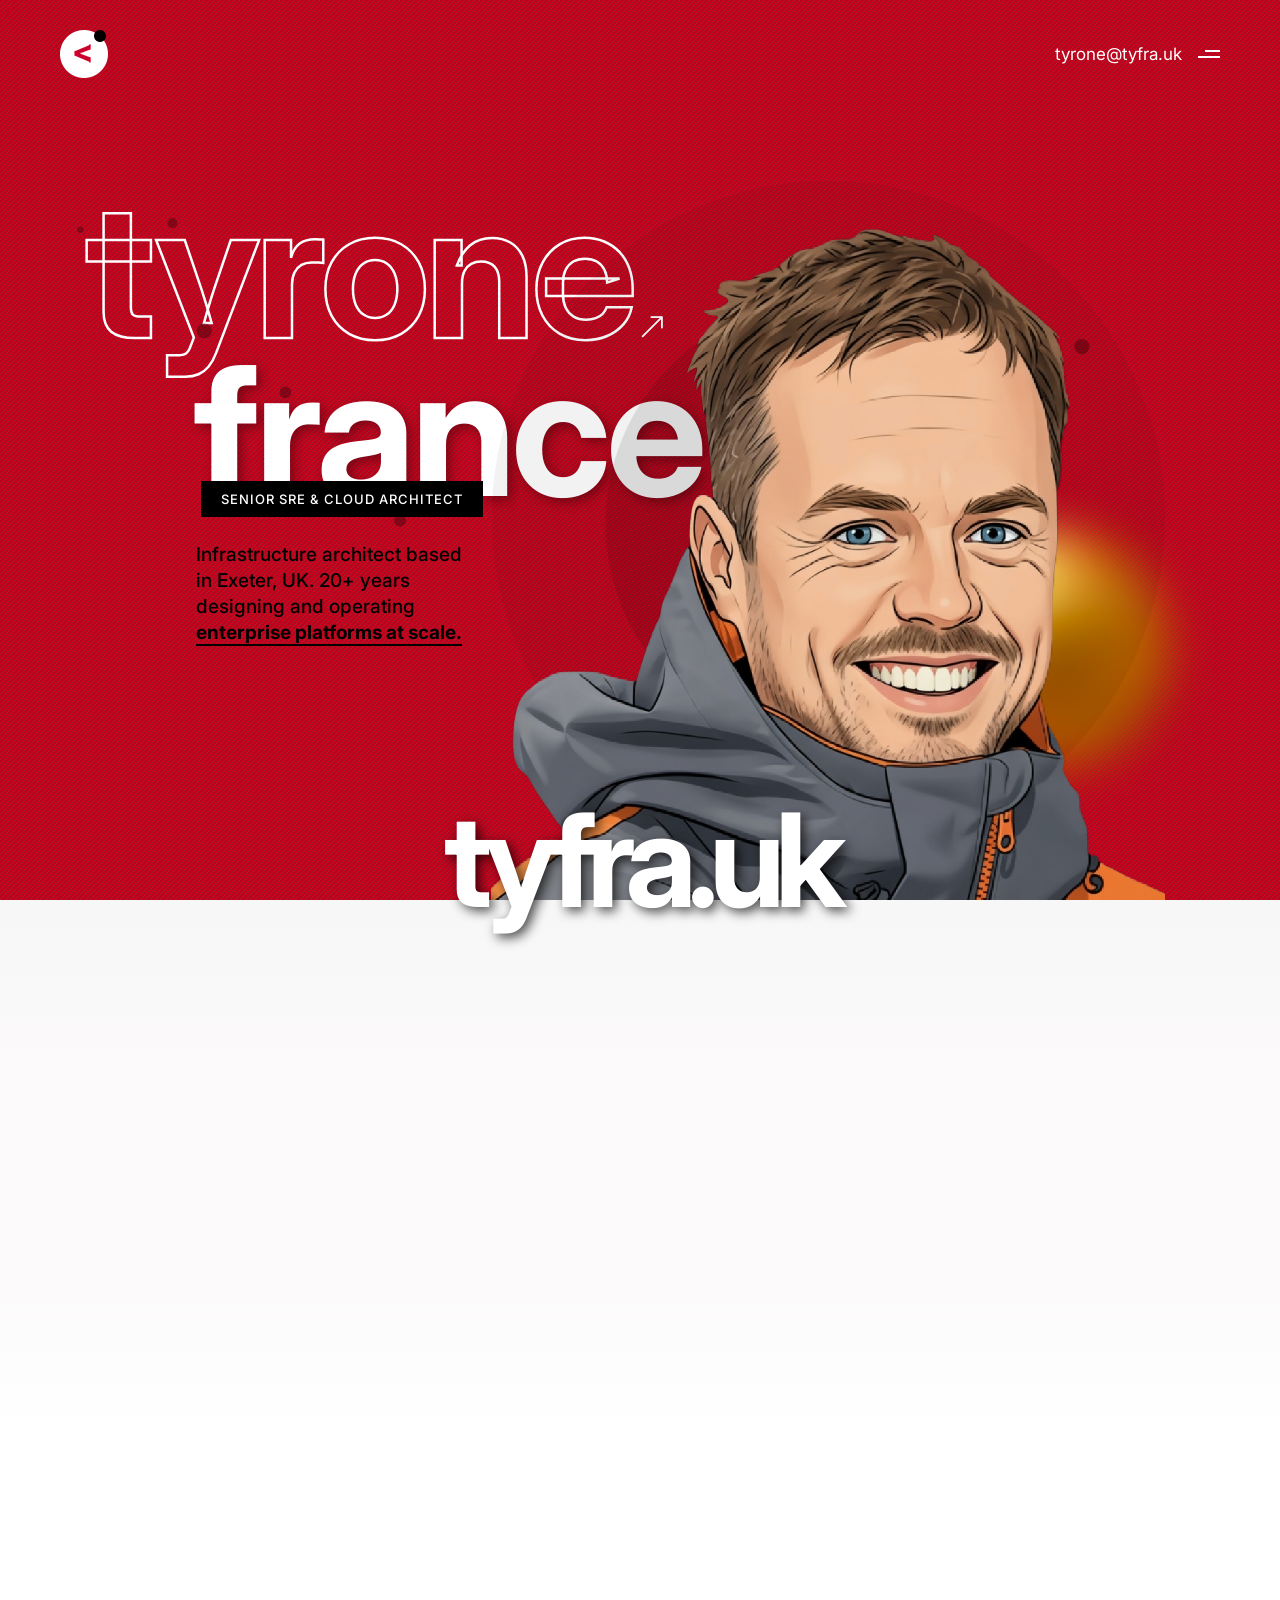
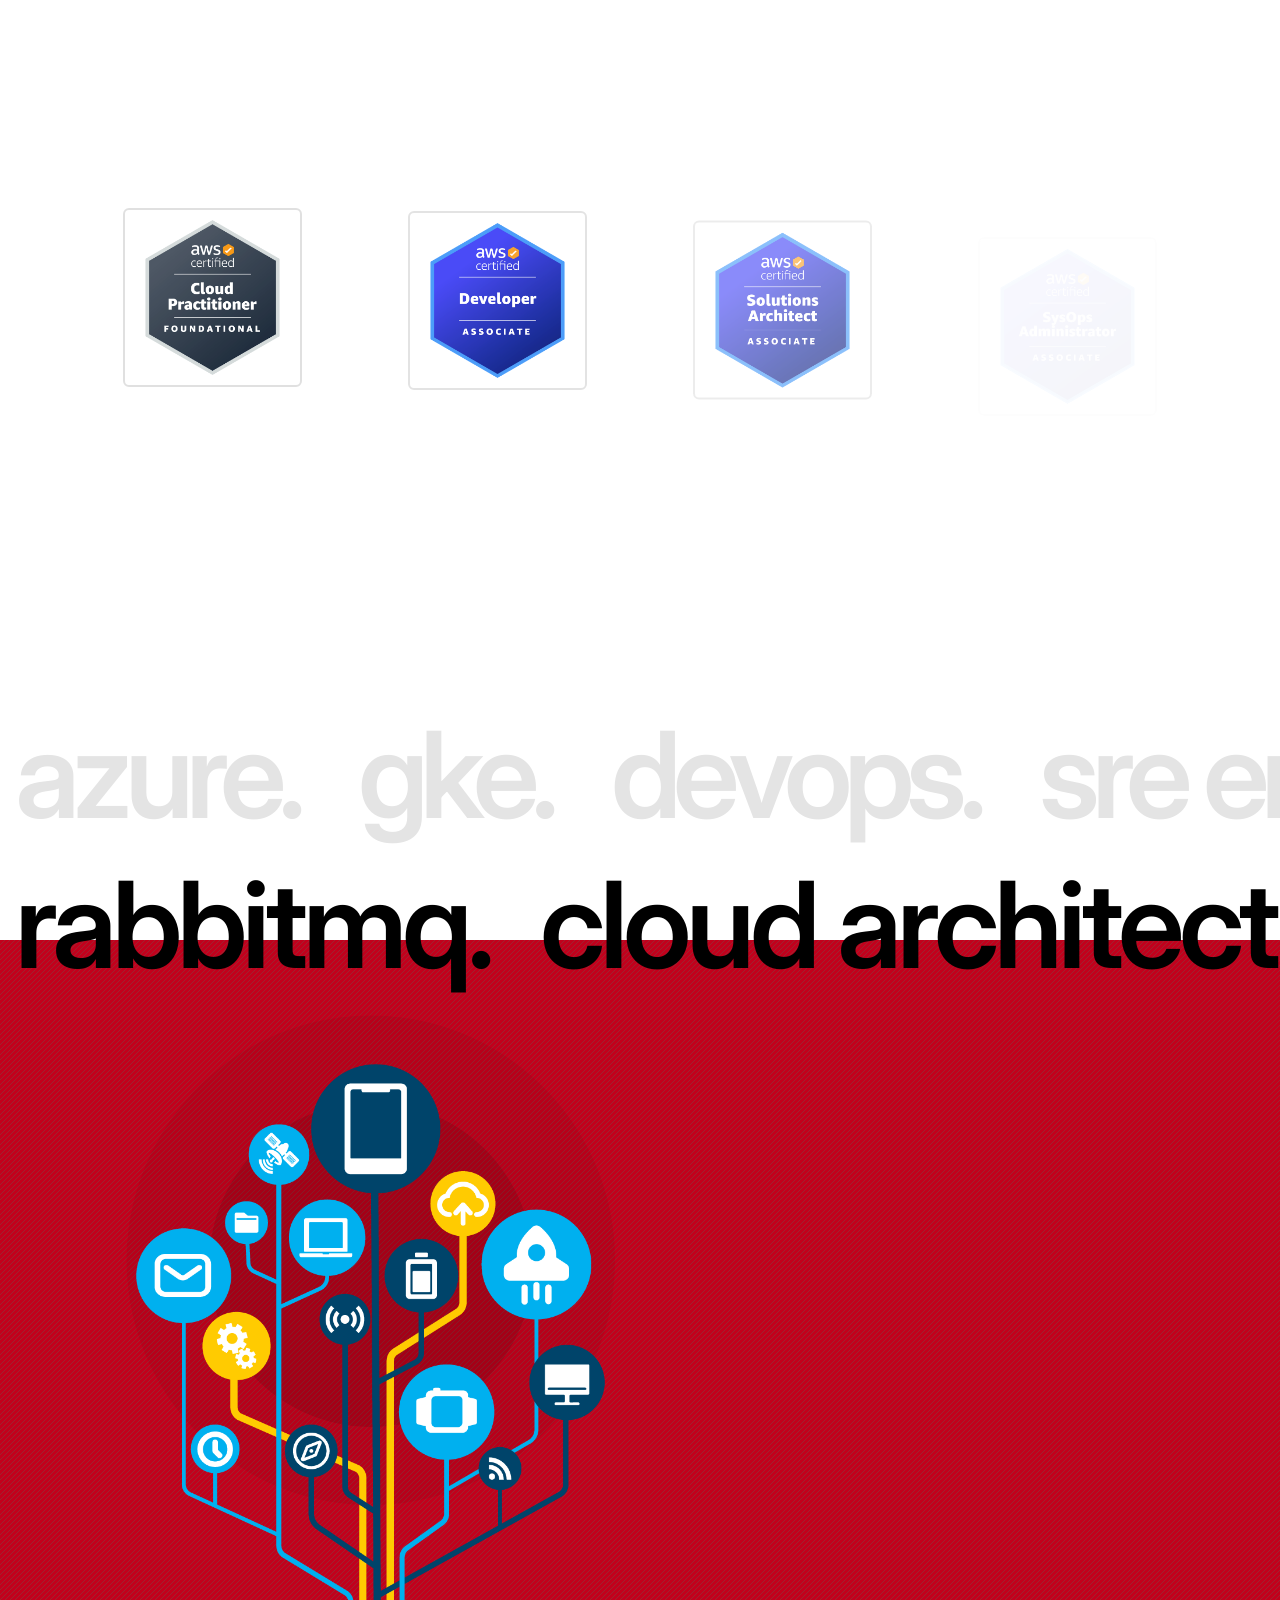
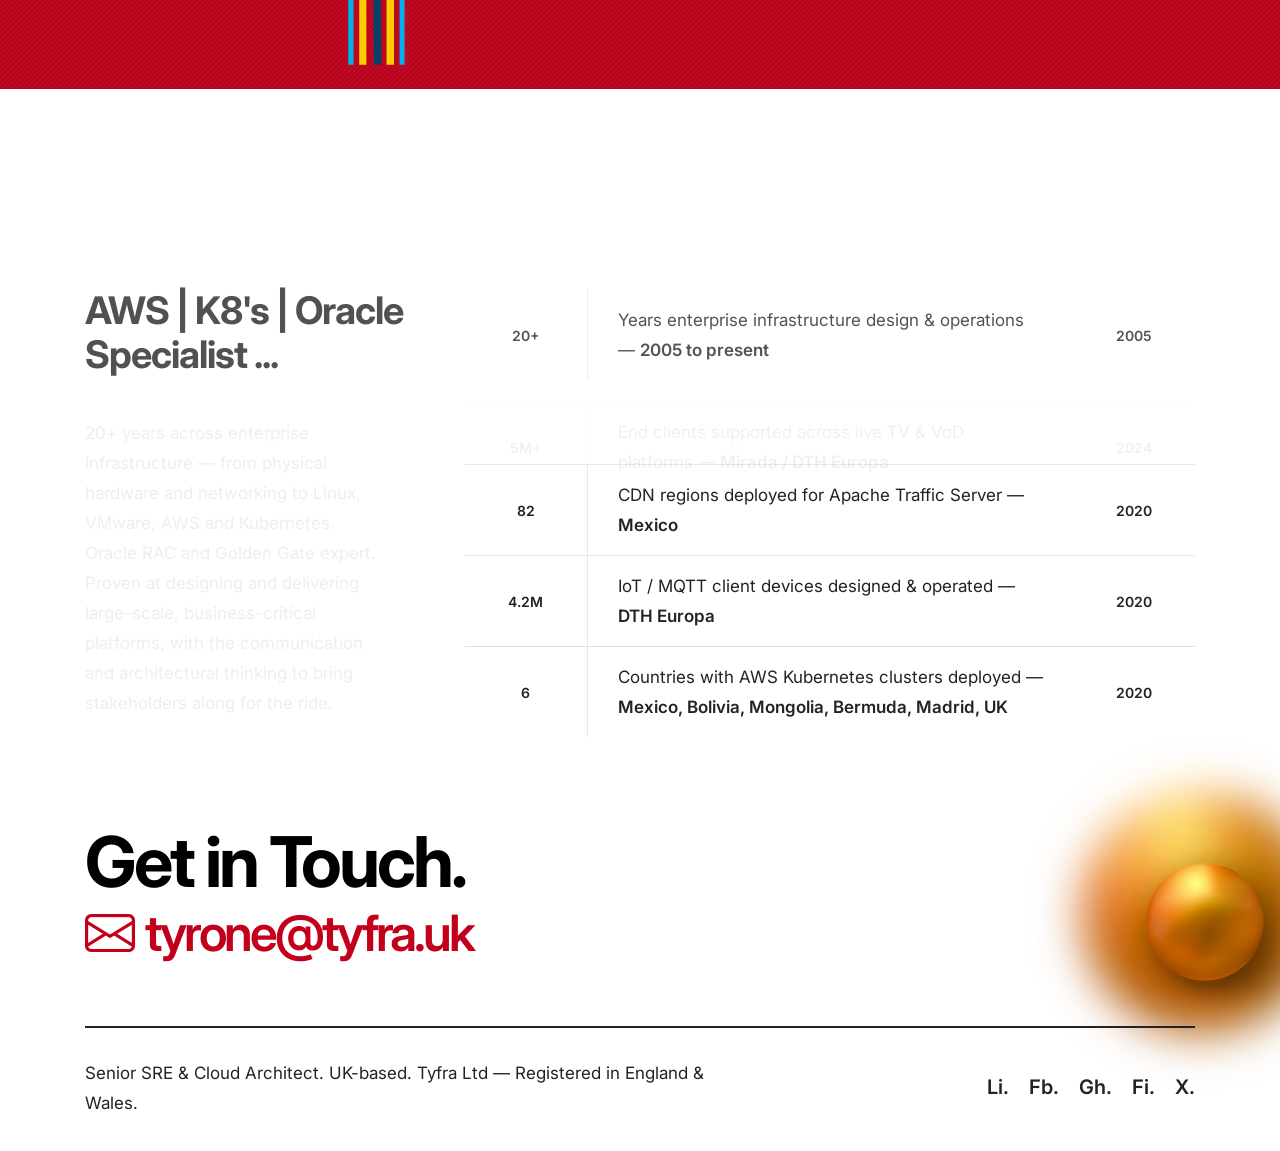
==== commit 2b3276df: "Updated" ====
--- a/index.html
+++ b/index.html
@@ -22,9 +22,6 @@
         <link rel="canonical" href="https://tyfra.uk/" />
         <!-- favicon icon -->
         <link rel="shortcut icon" href="images/favicon.ico">
-        <link rel="apple-touch-icon" href="images/new-apple-touch-icon-57x57.png">
-        <link rel="apple-touch-icon" sizes="72x72" href="images/new-apple-touch-icon-72x72.png">
-        <link rel="apple-touch-icon" sizes="114x114" href="images/new-apple-touch-icon-114x114.png">
         <link rel="apple-touch-icon" sizes="180x180" href="images/new-apple-touch-icon-180x180.png">
         <!-- google fonts preconnect -->
         <link rel="preconnect" href="https://fonts.googleapis.com" crossorigin>
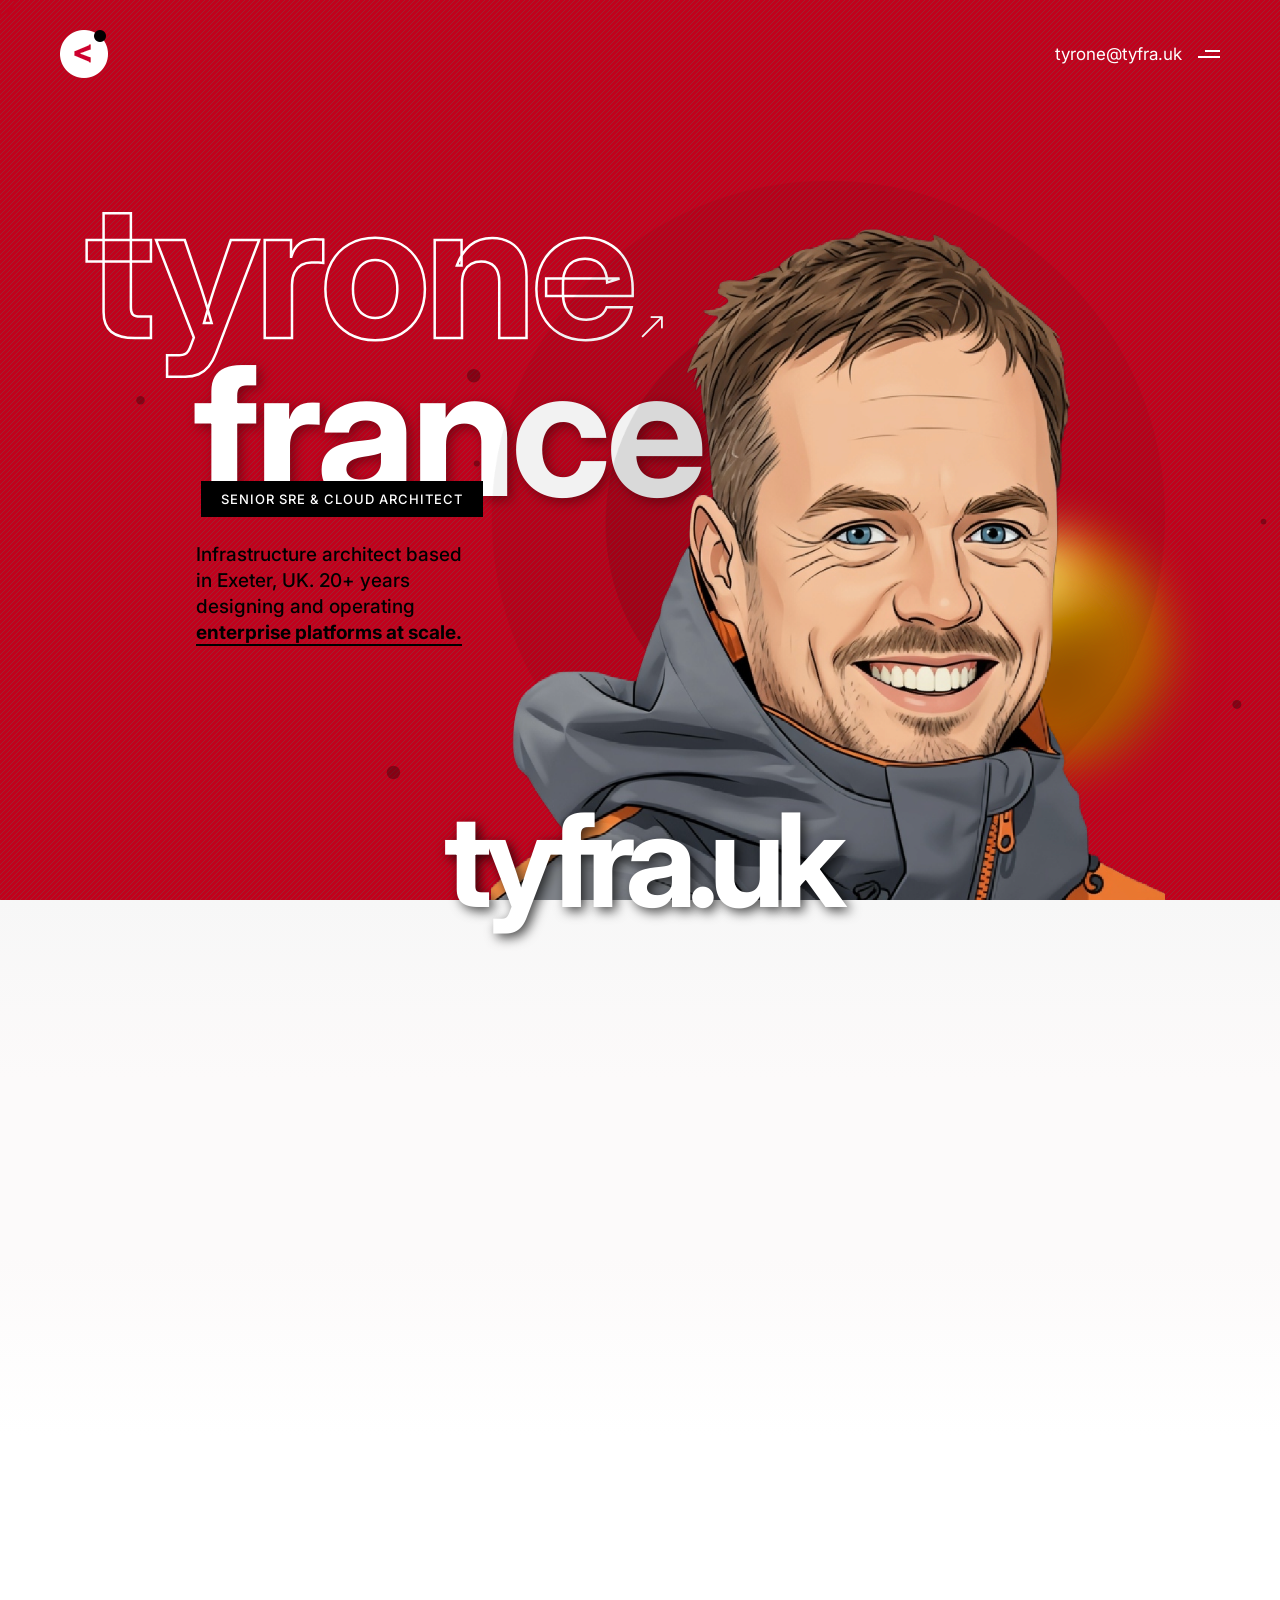
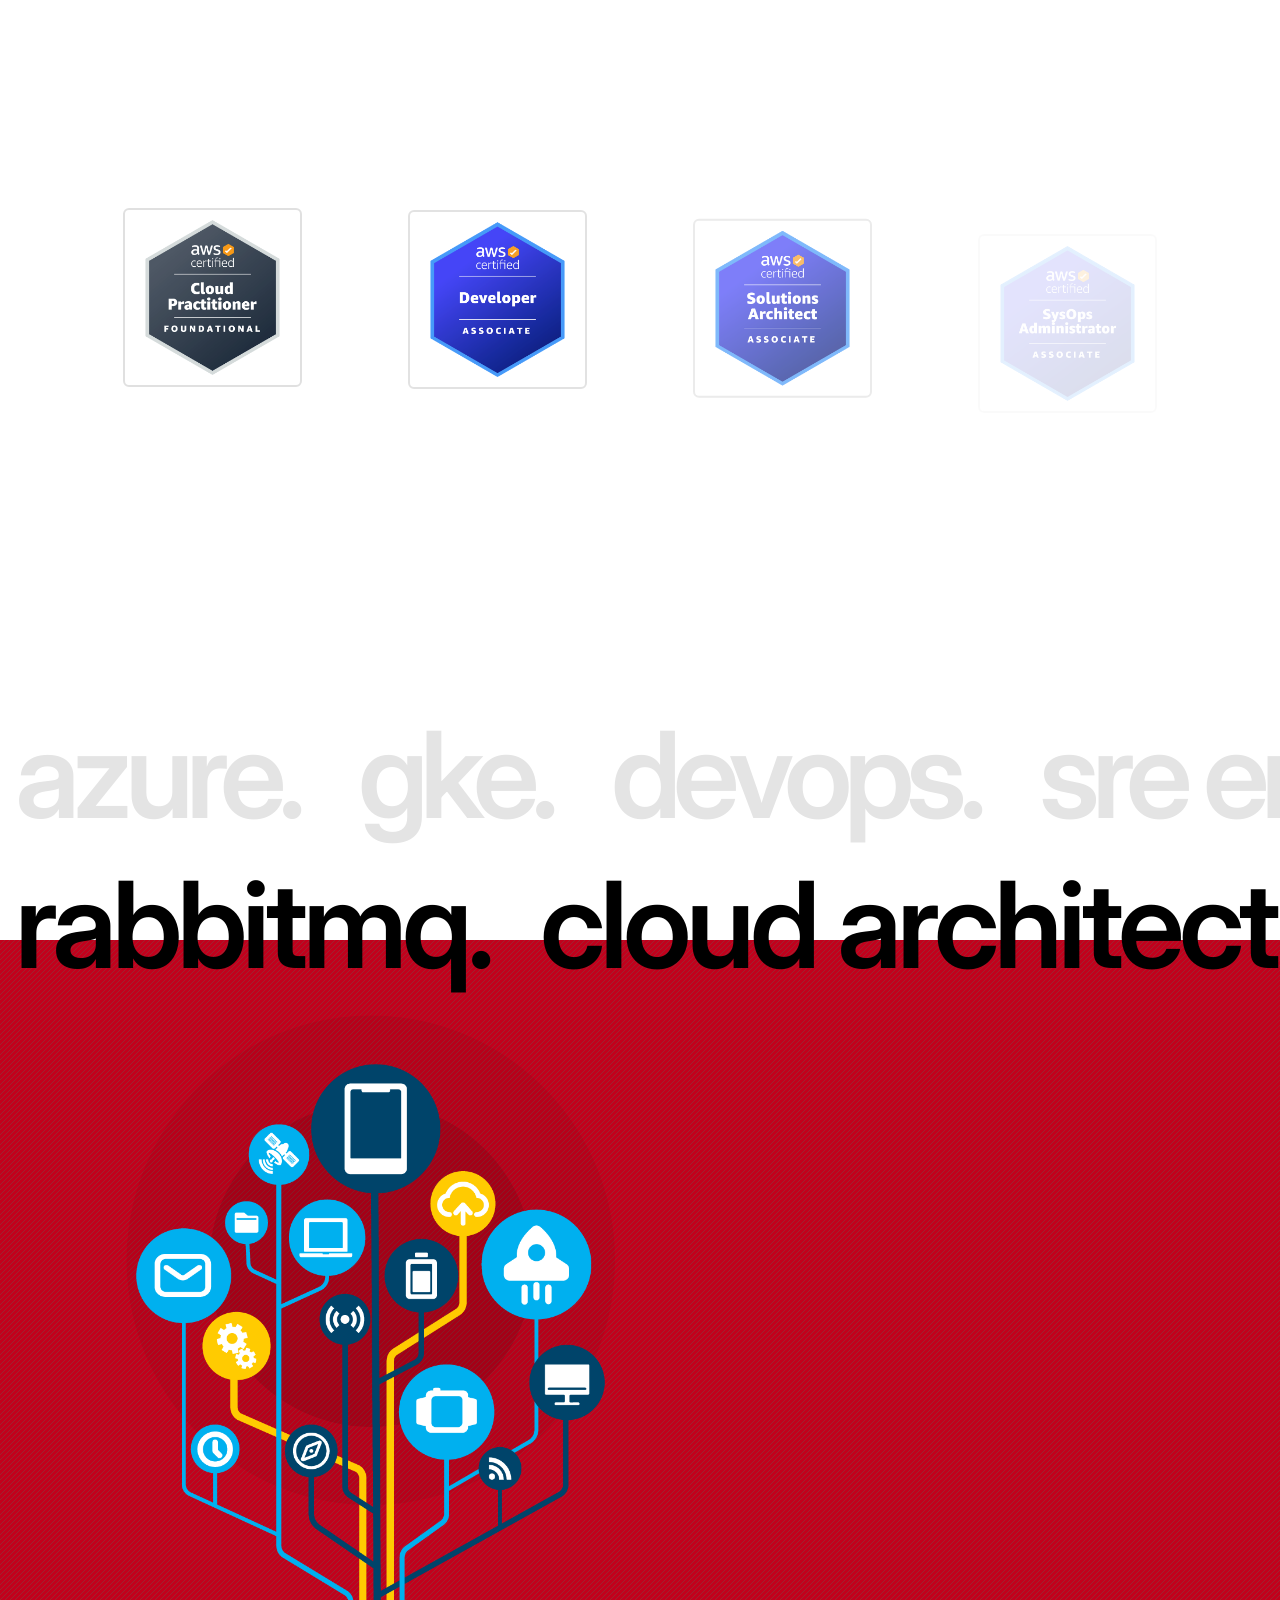
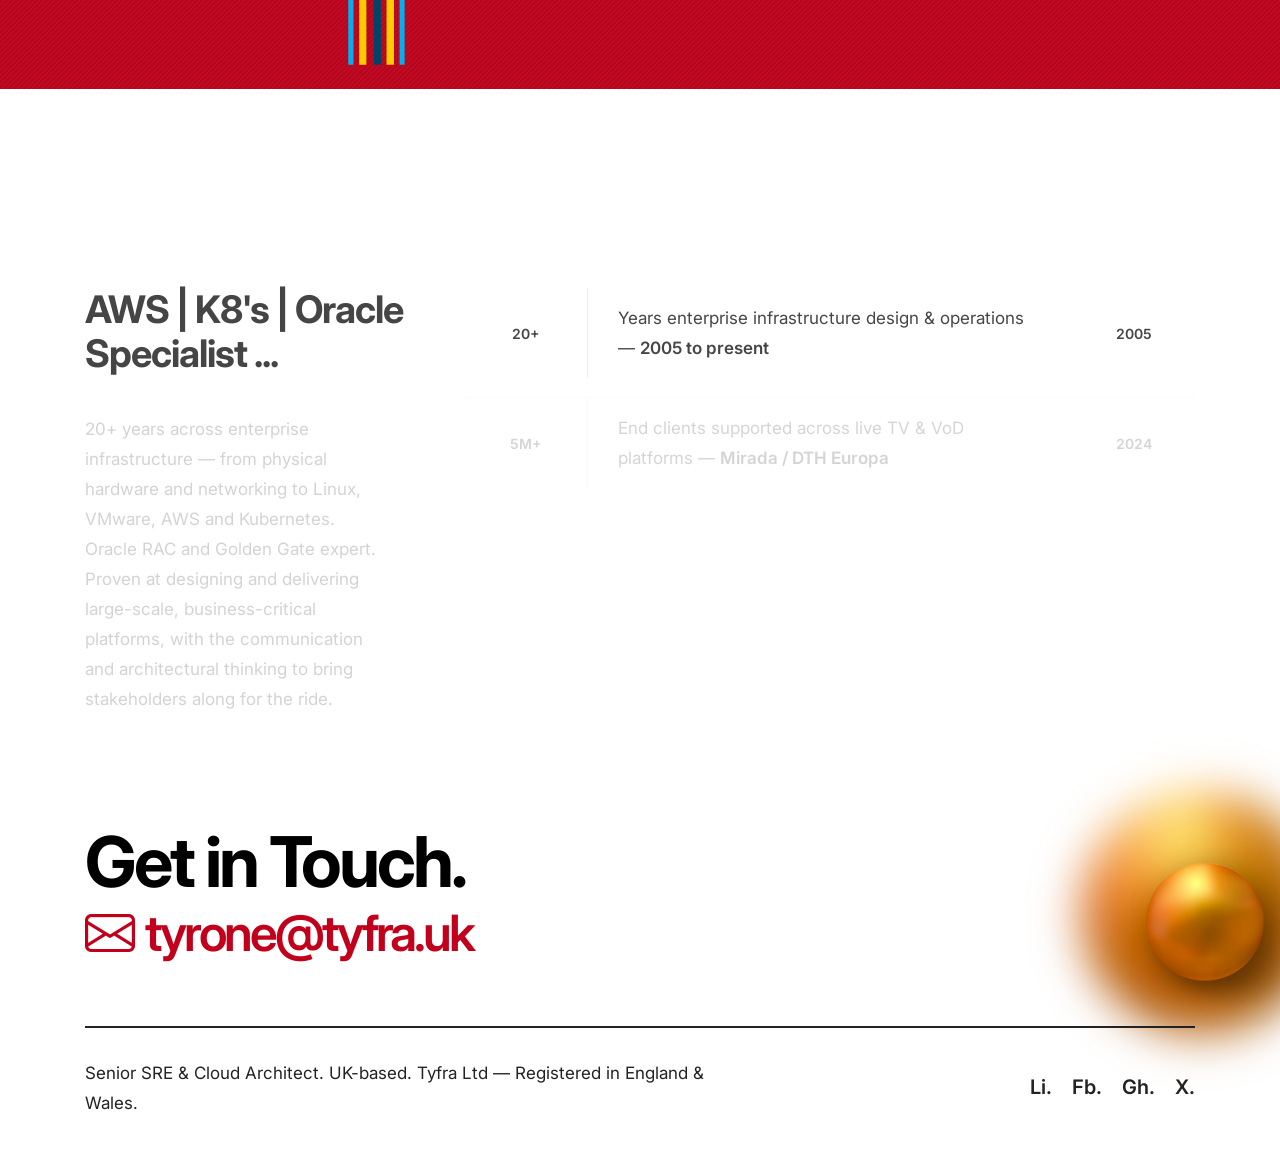
==== commit e07ac281: "Remove unused template files and images" ====
--- a/index.html
+++ b/index.html
@@ -307,7 +307,6 @@
                                 <div class="fs-180 xl-fs-120 sm-fs-80 text-extra-medium-gray fw-600 ls-minus-8px sm-ls-minus-4px word-break-normal">azure.</div>
                             </div>
                             <!-- end client item --> 
-                            <!-- end client item --> 
                             <!-- start client item -->
                             <div class="swiper-slide">
                                 <div class="fs-180 xl-fs-120 sm-fs-80 text-extra-medium-gray fw-600 ls-minus-8px sm-ls-minus-4px word-break-normal">gke.</div>
@@ -551,9 +550,9 @@
                     <div class="col-md-5 elements-social social-text-style-01 text-start text-md-end sm-mb-20px">
                         <ul class="medium-icon dark fw-600">
                             <li><a class="linkedin" href="https://www.linkedin.com/in/tyronefrance/" target="_blank">Li.</a></li>
-                            <li><a class="github" href="https://www.facebook.com/tyrone.france" target="_blank">Fb.</a></li>
+                            <li><a class="facebook" href="https://www.facebook.com/tyrone.france" target="_blank">Fb.</a></li>
                             <li><a class="github" href="https://github.com/tyronefrance" target="_blank">Gh.</a></li>
-                            <li><a class="github" href="https://www.fiverr.com/s/99pAQVD" target="_blank">Fi.</a></li>                            
+                           <!-- <li><a class="fiverr" href="https://www.fiverr.com/s/99pAQVD" target="_blank">Fi.</a></li> -->                            
                             <li><a class="twitter" href="https://x.com/TyfraL76922" target="_blank">X.</a></li> 
                         </ul>
                     </div>
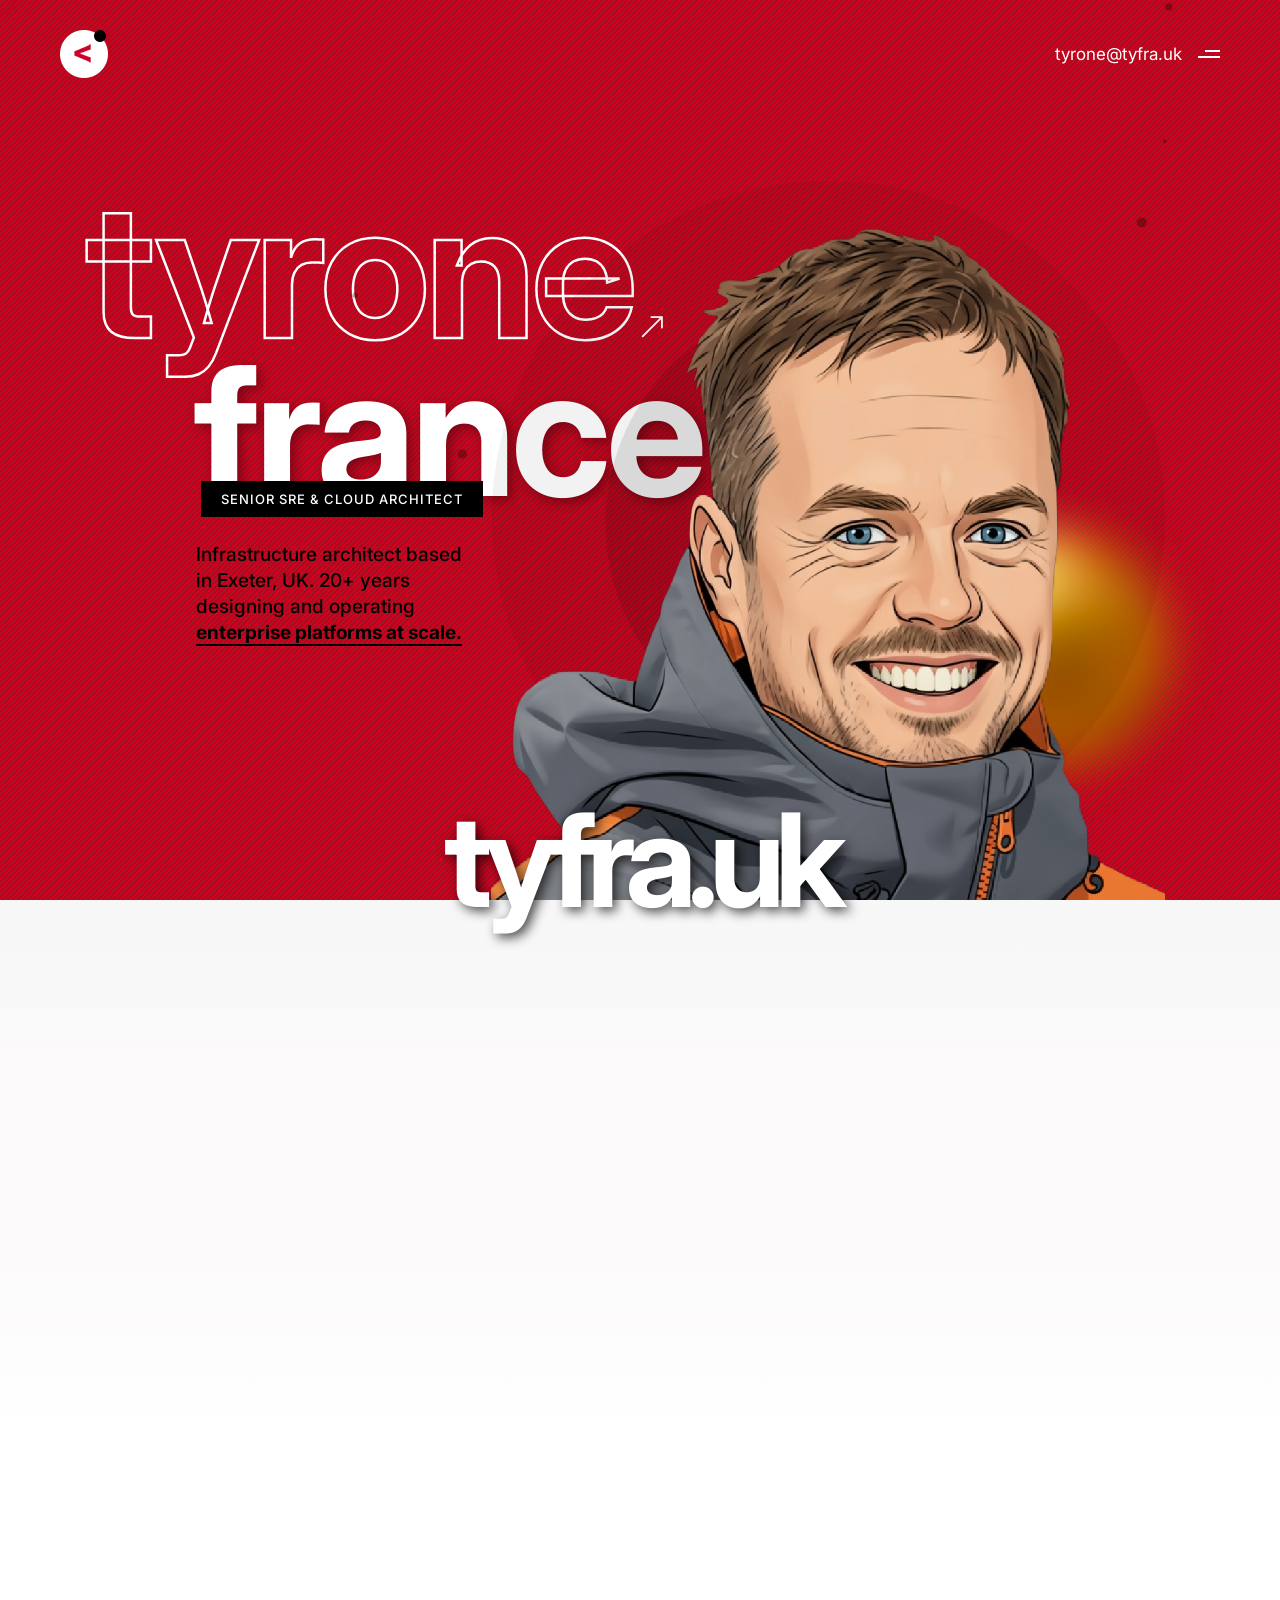
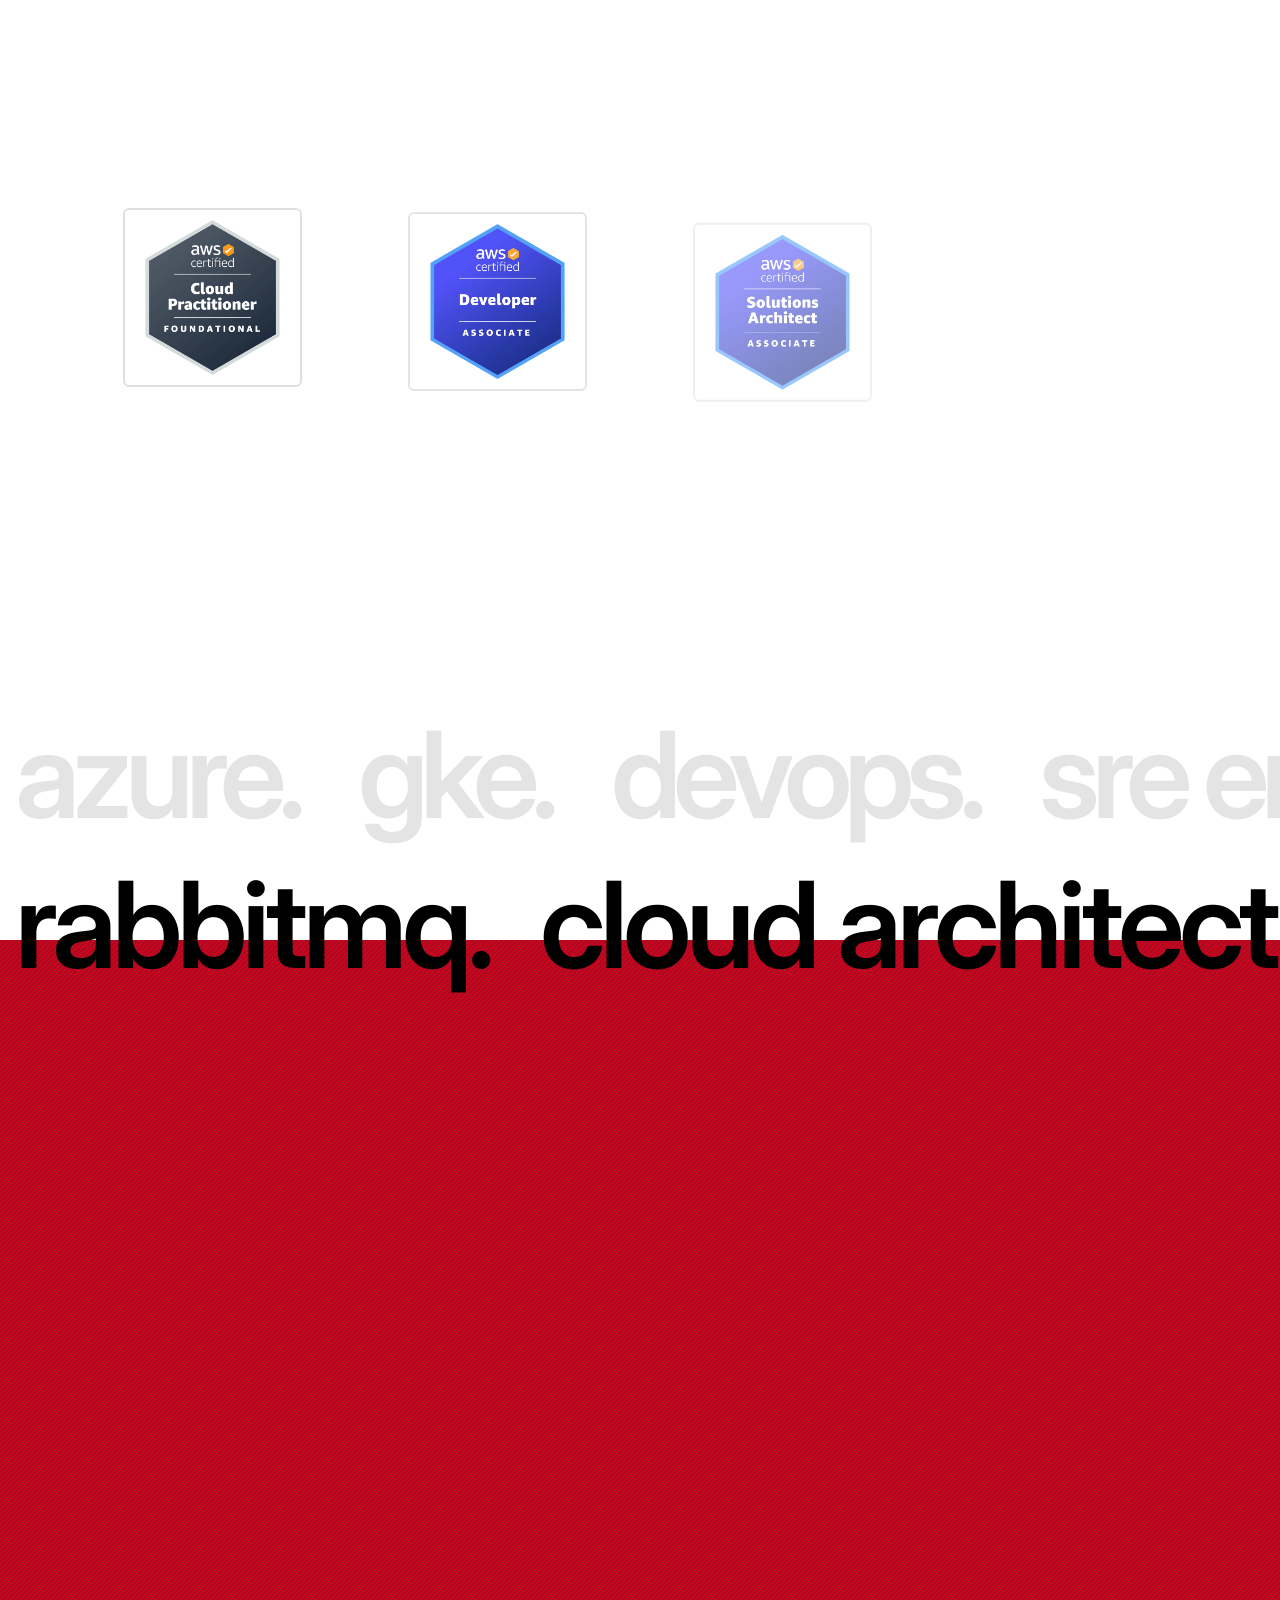
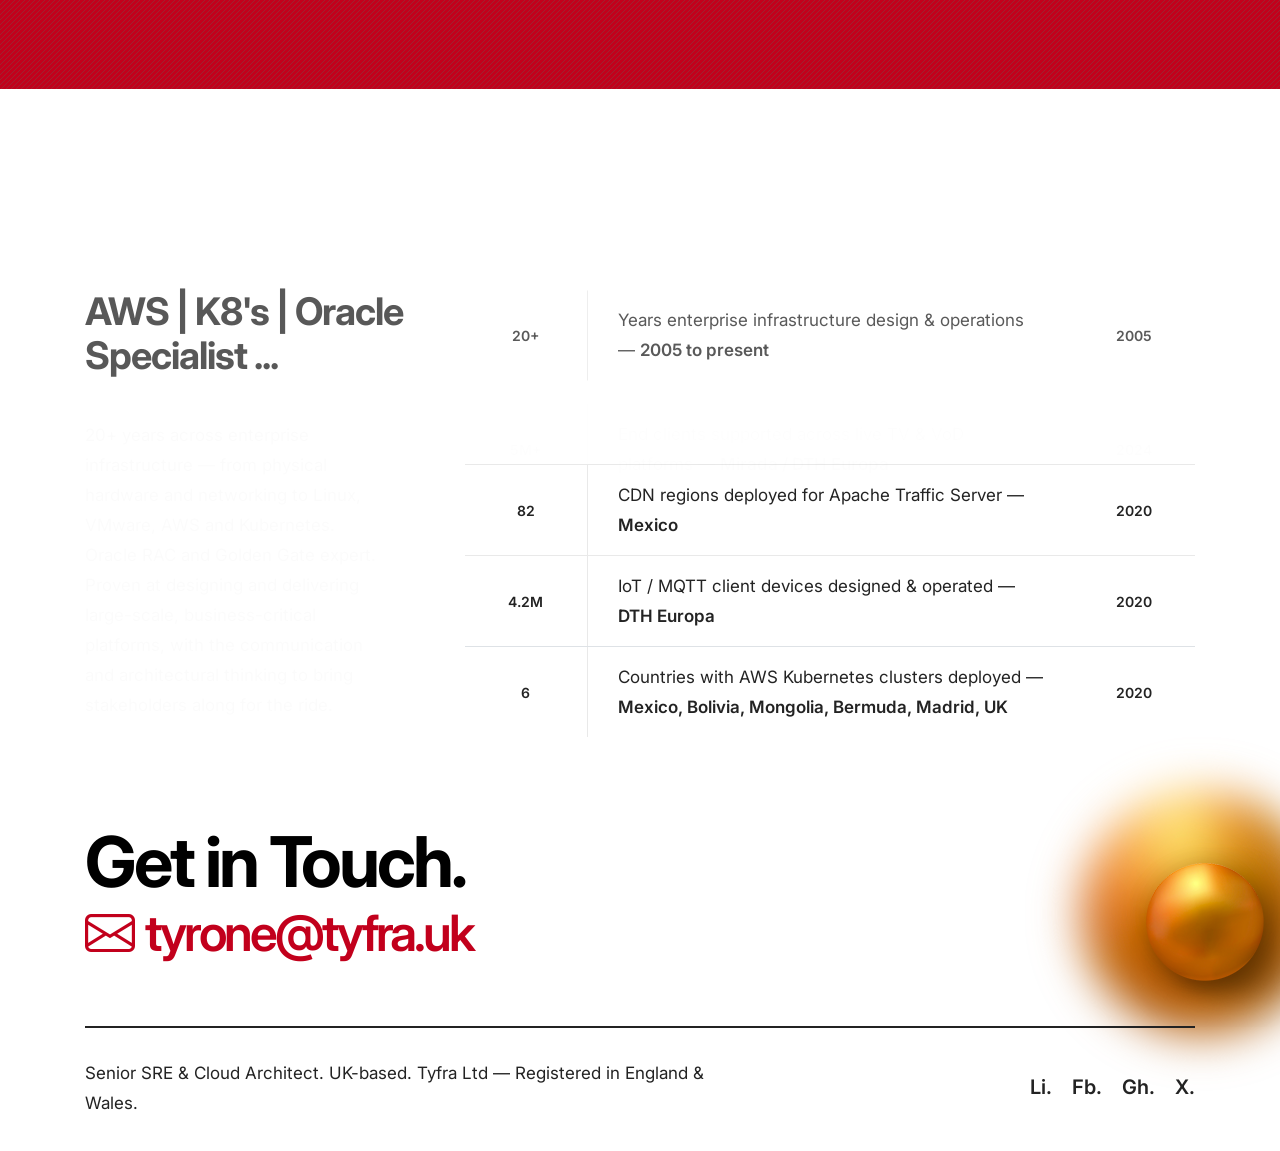
==== commit fbebb105: "Updated" ====
--- a/index.html
+++ b/index.html
@@ -22,7 +22,7 @@
         <link rel="canonical" href="https://tyfra.uk/" />
         <!-- favicon icon -->
         <link rel="shortcut icon" href="images/favicon.ico">
-        <link rel="apple-touch-icon" sizes="180x180" href="images/new-apple-touch-icon-180x180.png">
+        <link rel="apple-touch-icon" sizes="180x180" href="images/tyrone_social_main_180x180.png">
         <!-- google fonts preconnect -->
         <link rel="preconnect" href="https://fonts.googleapis.com" crossorigin>
         <link rel="preconnect" href="https://fonts.gstatic.com" crossorigin>
@@ -129,7 +129,7 @@
         <!-- start section -->
         <section class="full-screen magic-cursor ipad-top-space-margin md-p-0 round-cursor bg-base-color bg-sliding-line overflow-hidden position-relative md-h-850px sm-h-750px" id="home">
             <div id="particles-style-01" class="h-100 position-absolute left-0px top-0 w-100" data-particle="true" data-particle-options='{"particles": {"number": {"value": 15,"density": {"enable": true,"value_area": 2000}},"color": {"value": ["#000000", "#000000", "#000000", "#000000", "#000000"]},"shape": {"type": "circle","stroke":{"width":0,"color":"#000000"}},"opacity": {"value": 0.3,"random": false,"anim": {"enable": false,"speed": 1,"sync": false}},"size": {"value": 8,"random": true,"anim": {"enable": false,"sync": true}},"line_linked":{"enable":false,"distance":0,"color":"#ffffff","opacity":0.4,"width":1},"move": {"enable": true,"speed":1,"direction": "right","random": false,"straight": false}},"interactivity": {"detect_on": "canvas","events": {"onhover": {"enable": false,"mode": "repulse"},"onclick": {"enable": false,"mode": "push"},"resize": true}},"retina_detect": false}'></div>
-            <!-- <img src="images/aws_cloud_1.png" class="position-absolute top-35 left-minus-100px left-img d-none d-md-block" data-bottom-top="transform: translateY(-50px)" data-top-bottom="transform: translateY(50px)" alt=""> -->
+            <!-- <img src="images/image_lefT_front.png" class="position-absolute top-35 left-minus-100px left-img d-none d-md-block" data-bottom-top="transform: translateY(-50px)" data-top-bottom="transform: translateY(50px)" alt=""> -->
             <div class="container h-100">
                 <div class="row align-items-start align-items-lg-center h-100">
                     <div class="col-xl-6 col-lg-8 md-pt-15" data-anime='{ "el": "childs", "translateY": [30, 0], "opacity": [0,1], "duration": 600, "delay": 0, "staggervalue": 300, "easing": "easeOutQuad" }'>
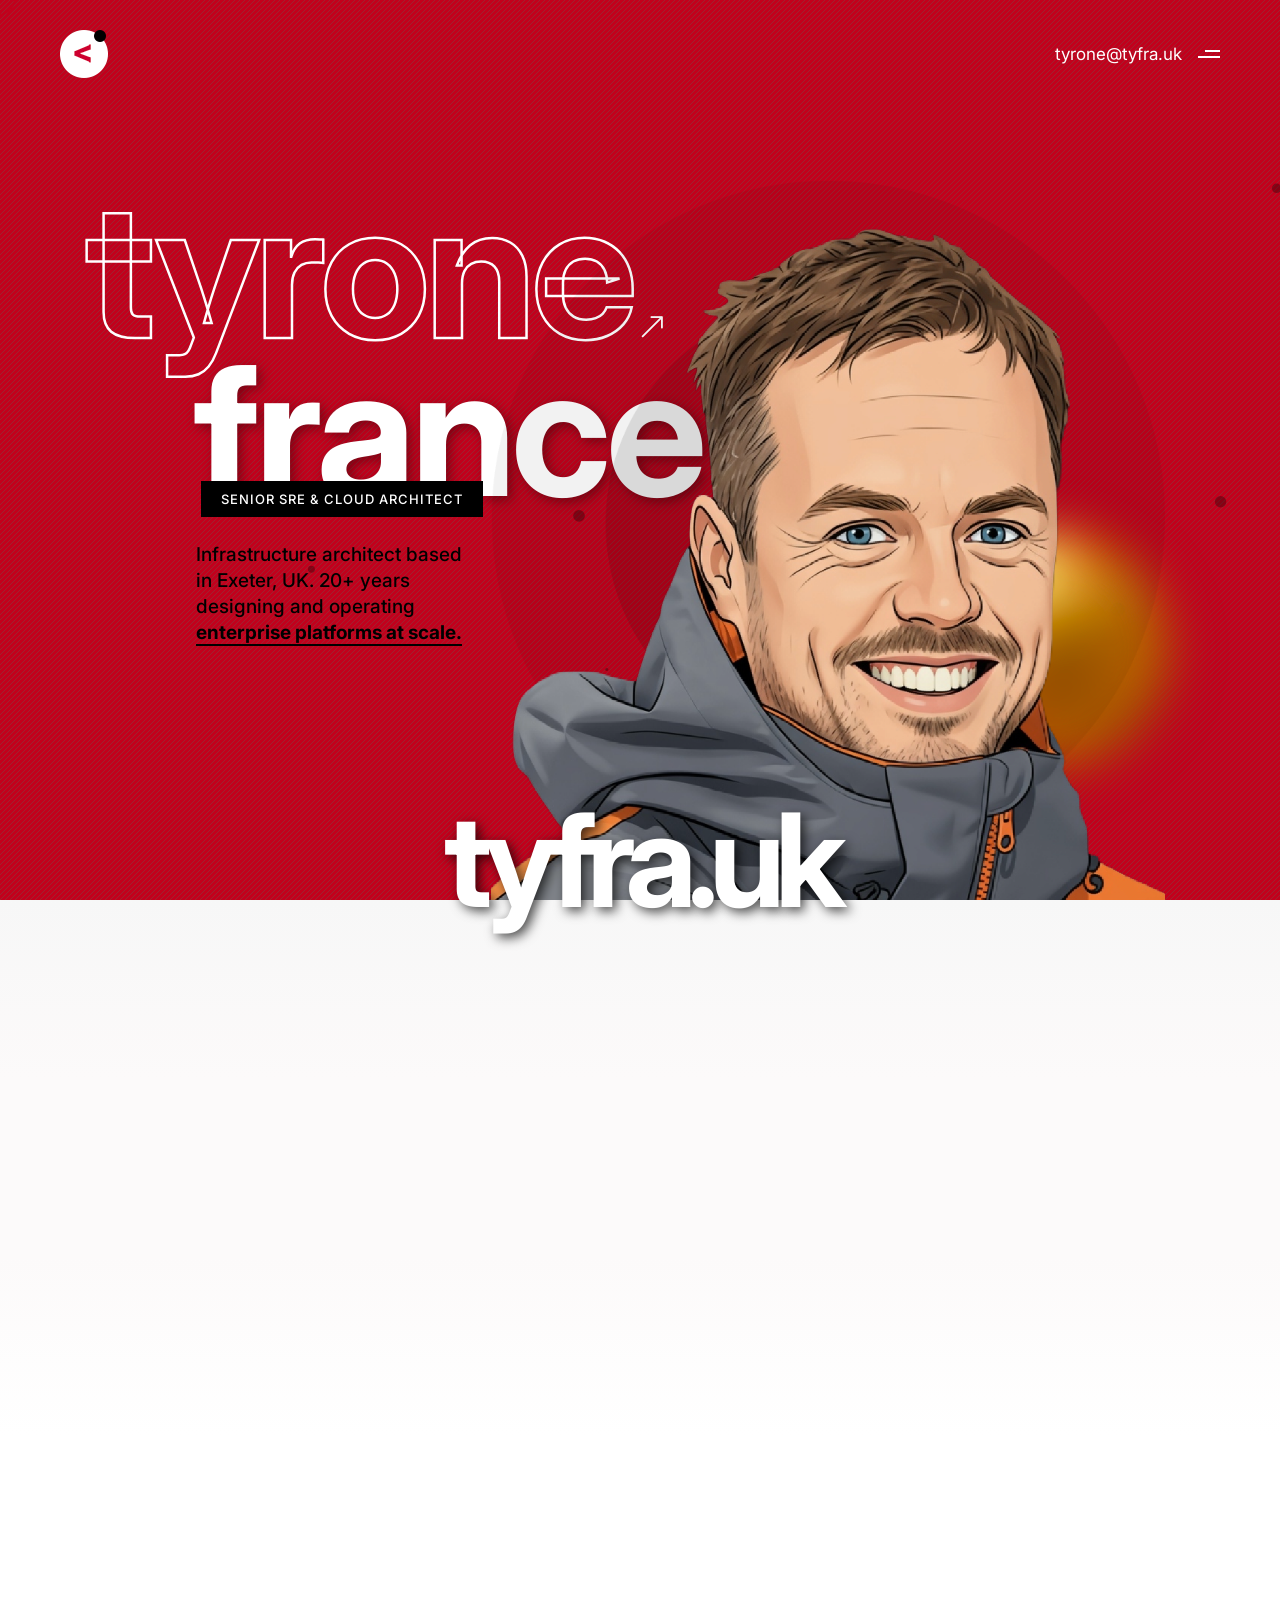
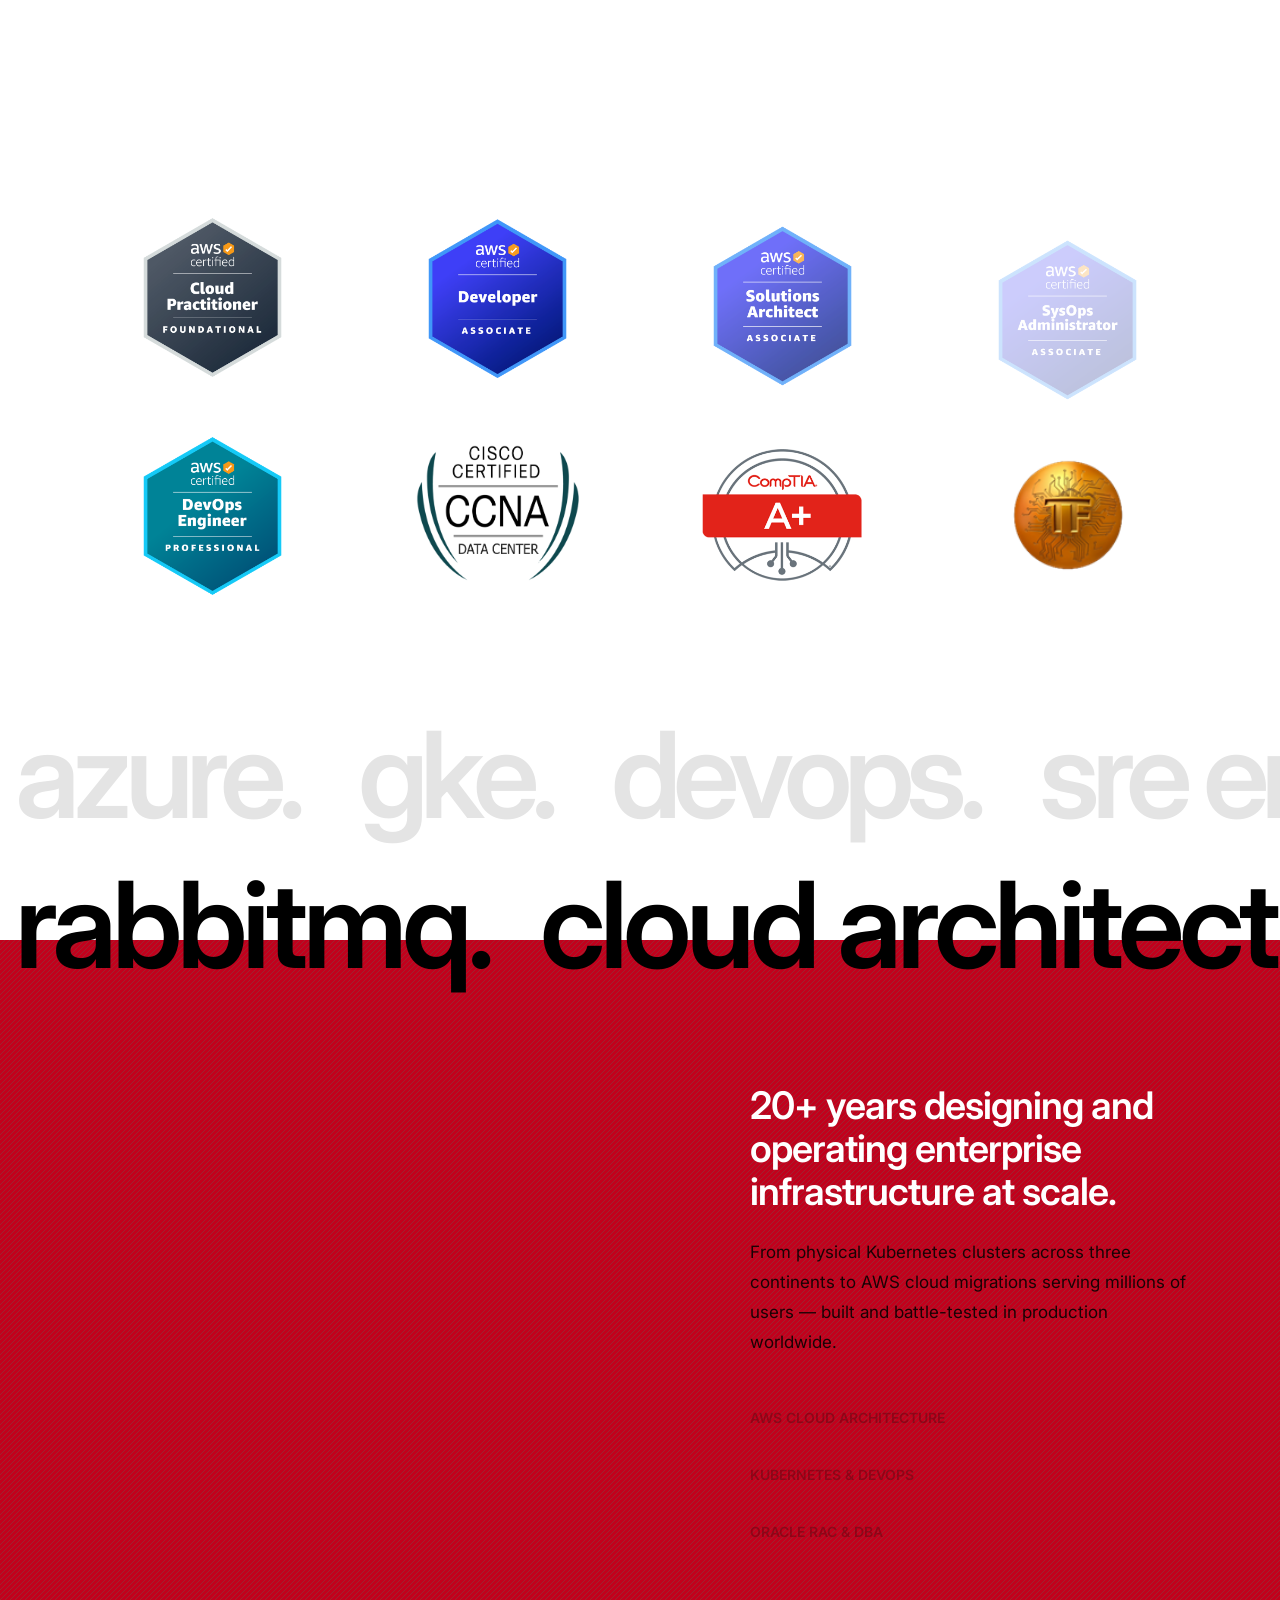
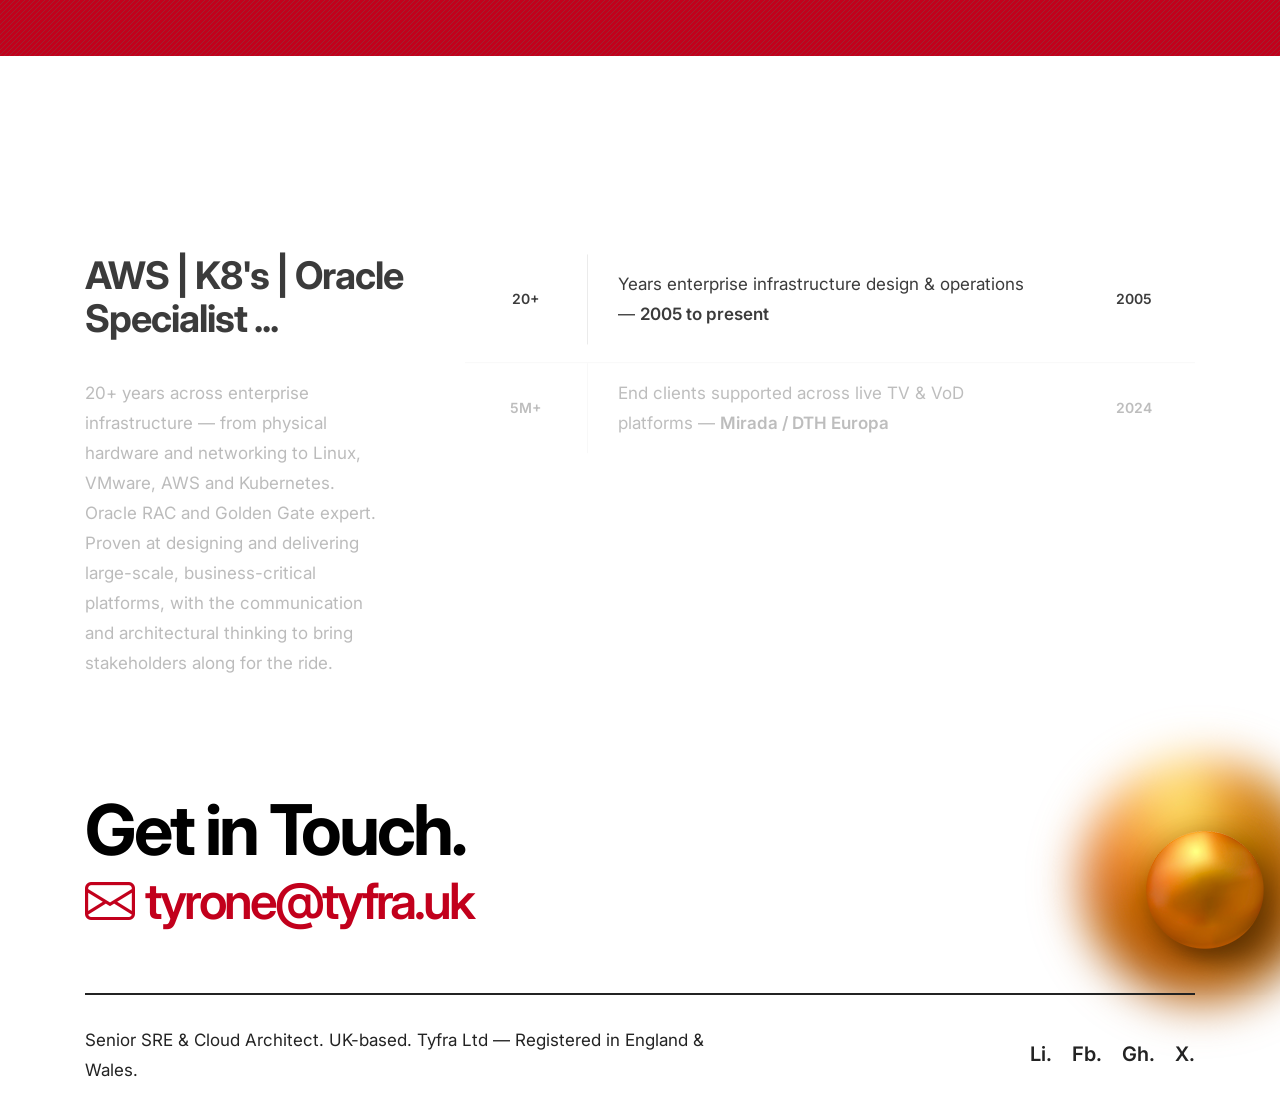
==== commit 527b7110: "Updated" ====
--- a/index.html
+++ b/index.html
@@ -105,6 +105,7 @@
                             <li class="menu-item"><a href="#expertise" class="inner-link nav-link">Expertise</a></li>
                             <li class="menu-item"><a href="#awards" class="inner-link nav-link">Awards</a></li> 
                             <li class="menu-item"><a href="#contact" class="inner-link nav-link">Contact</a></li>
+                            <li class="menu-item"><a href="https://store.tyfra.uk" class="nav-link" target="_blank" rel="noopener noreferrer">Store</a></li>
                         </ul>
                     </div> 
                     <div class="w-90 xxl-w-100 d-none d-lg-inline-block">
--- a/demos/freelancer/freelancer.css
+++ b/demos/freelancer/freelancer.css
@@ -52,7 +52,6 @@
 }
 /* cert badges */
 .cert-badge {
-    border: 2px solid #e0e0e0;
     padding: 8px;
     border-radius: 10px;
 }
@@ -96,7 +95,7 @@
     text-shadow: 0 20px 60px rgb(0, 0, 0, 0.15);
 }
 .outside-box-bottom-2 {
-    margin-bottom: -2vw; 
+    margin-bottom: -7vw;
 }
 @media only screen and (max-width: 1700px) {
     .hamburger-nav {
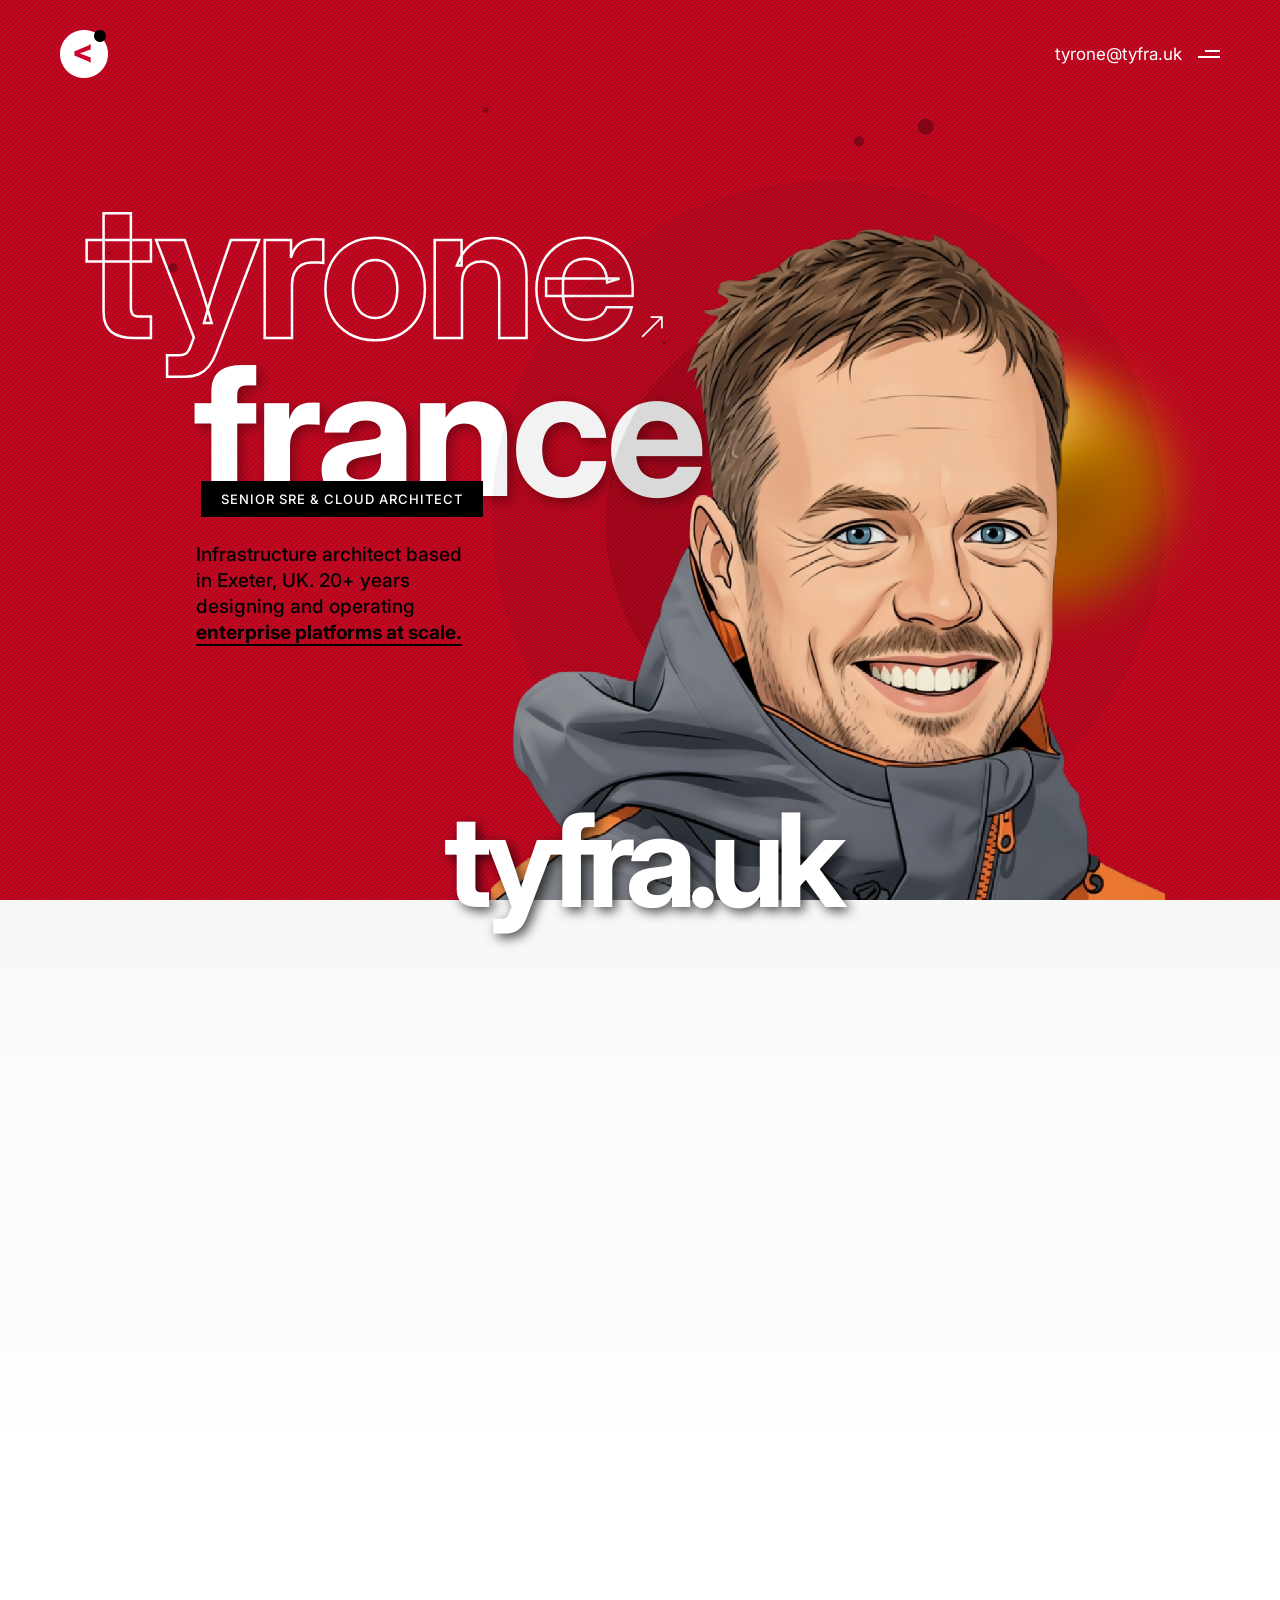
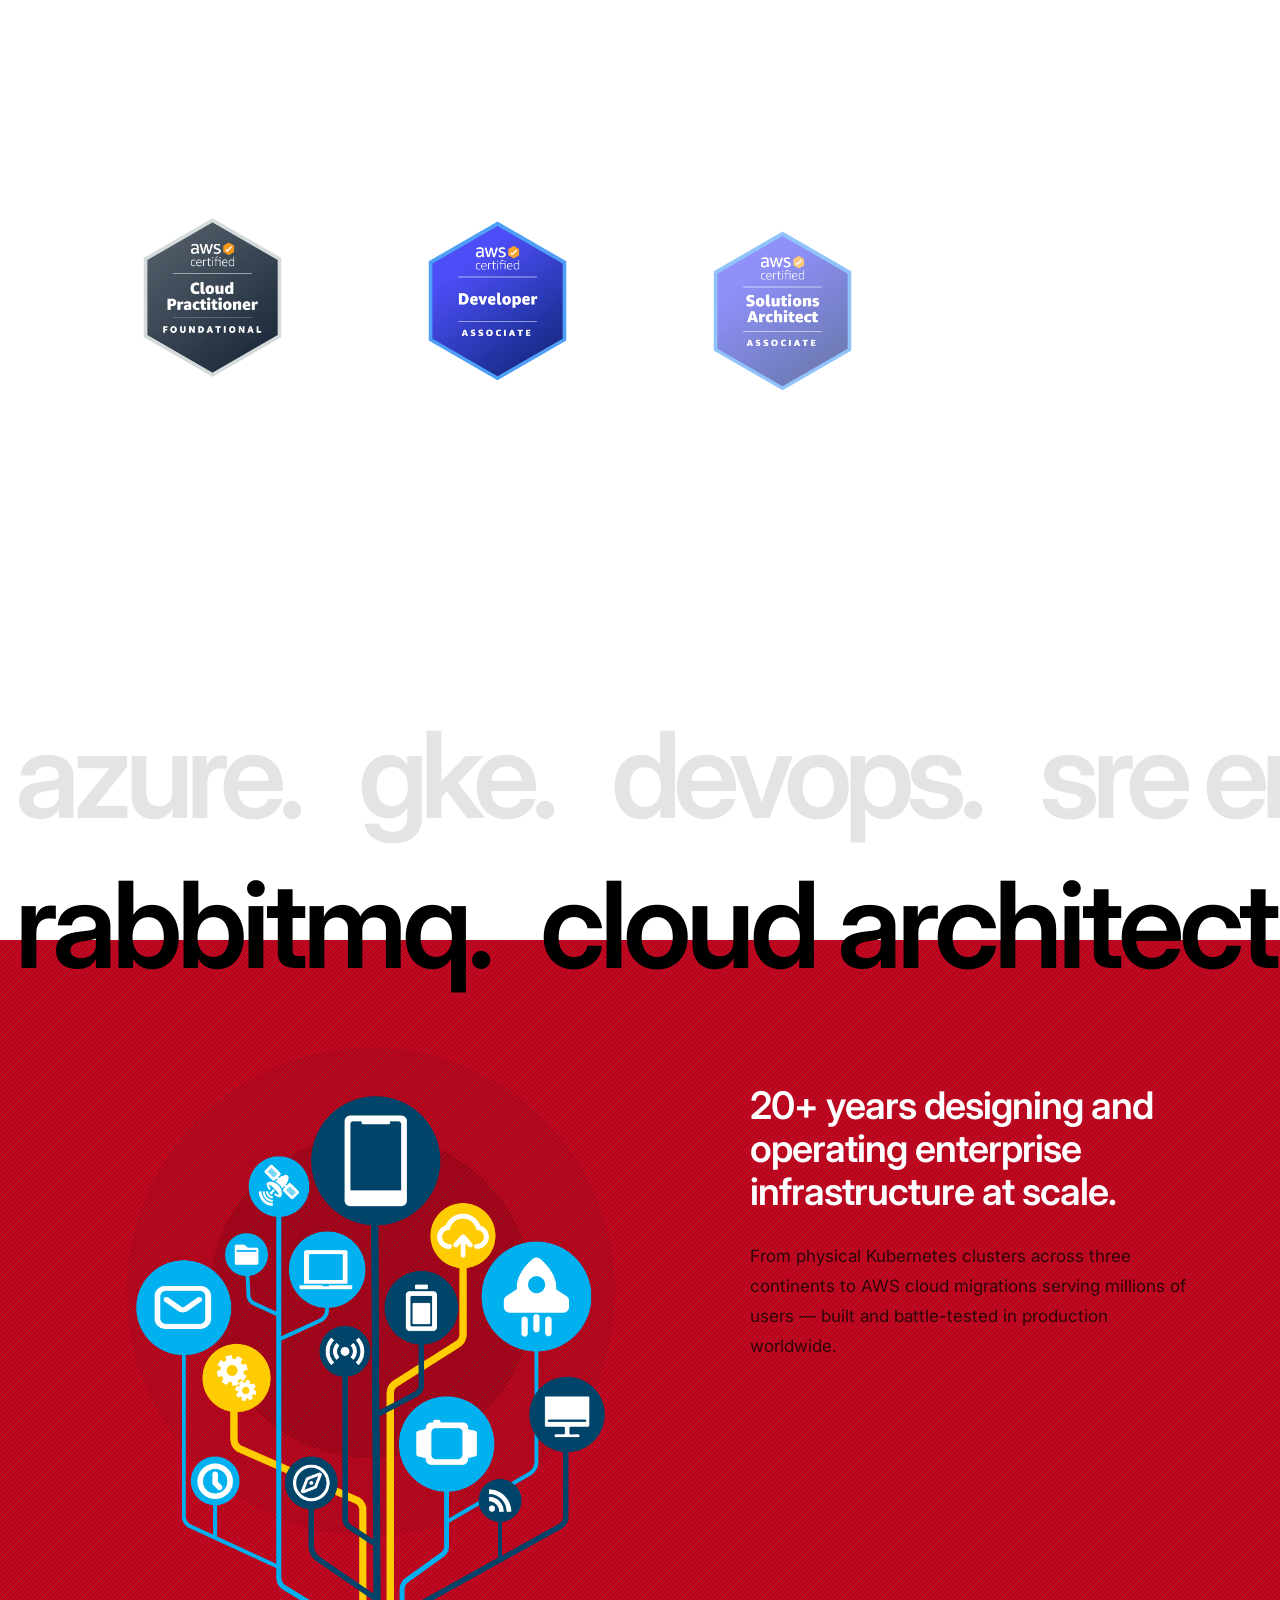
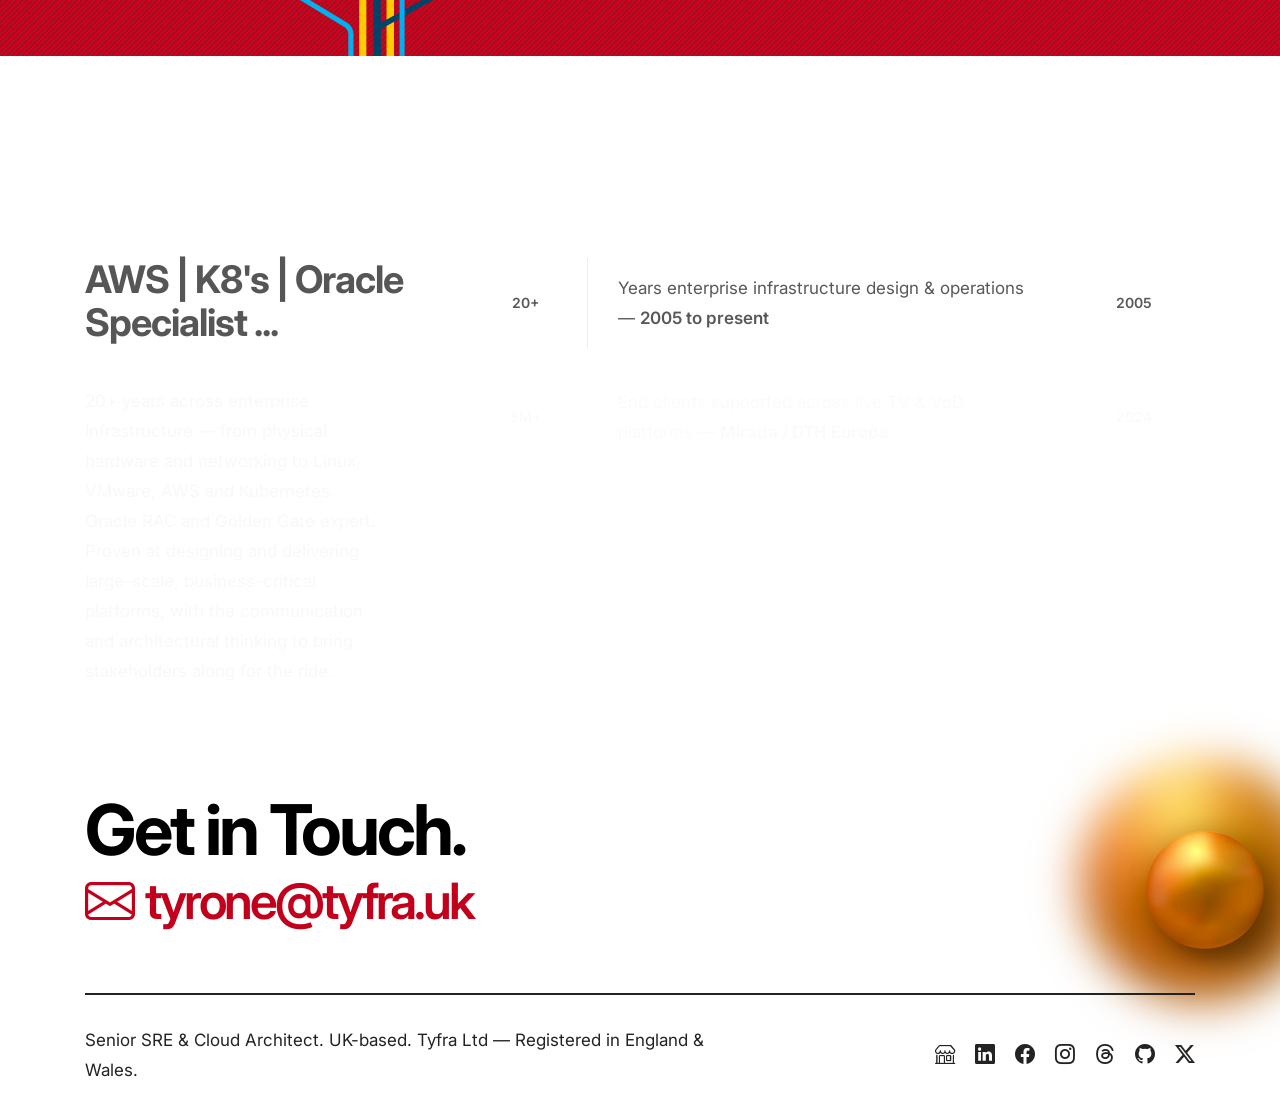
==== commit c1d3e098: "Updated" ====
--- a/index.html
+++ b/index.html
@@ -550,11 +550,13 @@
                     </div>
                     <div class="col-md-5 elements-social social-text-style-01 text-start text-md-end sm-mb-20px">
                         <ul class="medium-icon dark fw-600">
-                            <li><a class="linkedin" href="https://www.linkedin.com/in/tyronefrance/" target="_blank">Li.</a></li>
-                            <li><a class="facebook" href="https://www.facebook.com/tyrone.france" target="_blank">Fb.</a></li>
-                            <li><a class="github" href="https://github.com/tyronefrance" target="_blank">Gh.</a></li>
-                           <!-- <li><a class="fiverr" href="https://www.fiverr.com/s/99pAQVD" target="_blank">Fi.</a></li> -->                            
-                            <li><a class="twitter" href="https://x.com/TyfraL76922" target="_blank">X.</a></li> 
+                            <li><a href="https://store.tyfra.uk" target="_blank" rel="noopener noreferrer"><i class="bi bi-shop"></i></a></li>
+                            <li><a class="linkedin" href="https://www.linkedin.com/in/tyronefrance/" target="_blank"><i class="bi bi-linkedin"></i></a></li>
+                            <li><a class="facebook" href="https://www.facebook.com/tyrone.france" target="_blank"><i class="bi bi-facebook"></i></a></li>
+                            <li><a class="instagram" href="https://www.instagram.com/tyronefrance/" target="_blank"><i class="bi bi-instagram"></i></a></li>
+                            <li><a href="https://www.threads.com/@tyronefrance" target="_blank" rel="noopener noreferrer"><i class="bi bi-threads"></i></a></li>
+                            <li><a class="github" href="https://github.com/tyronefrance" target="_blank"><i class="bi bi-github"></i></a></li>
+                            <li><a class="twitter" href="https://x.com/TyfraL76922" target="_blank"><i class="bi bi-twitter-x"></i></a></li>
                         </ul>
                     </div>
                 </div>
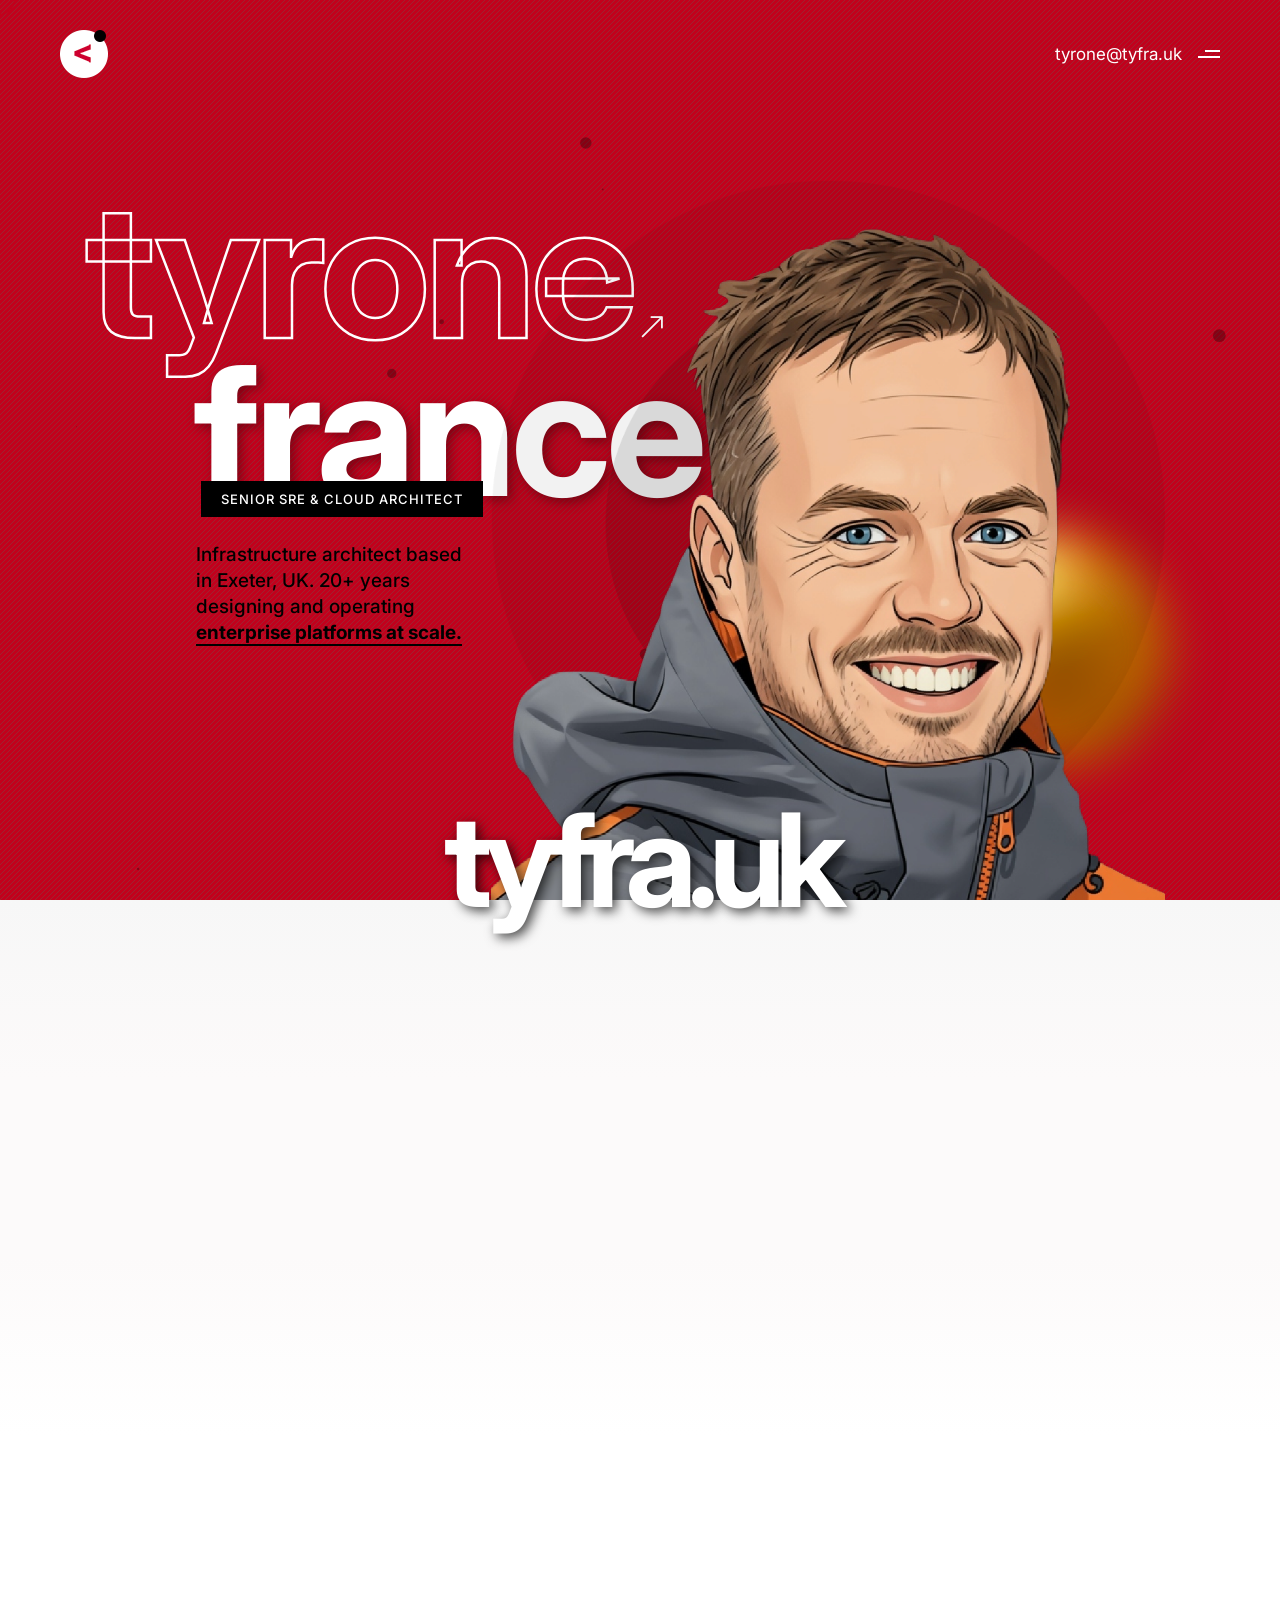
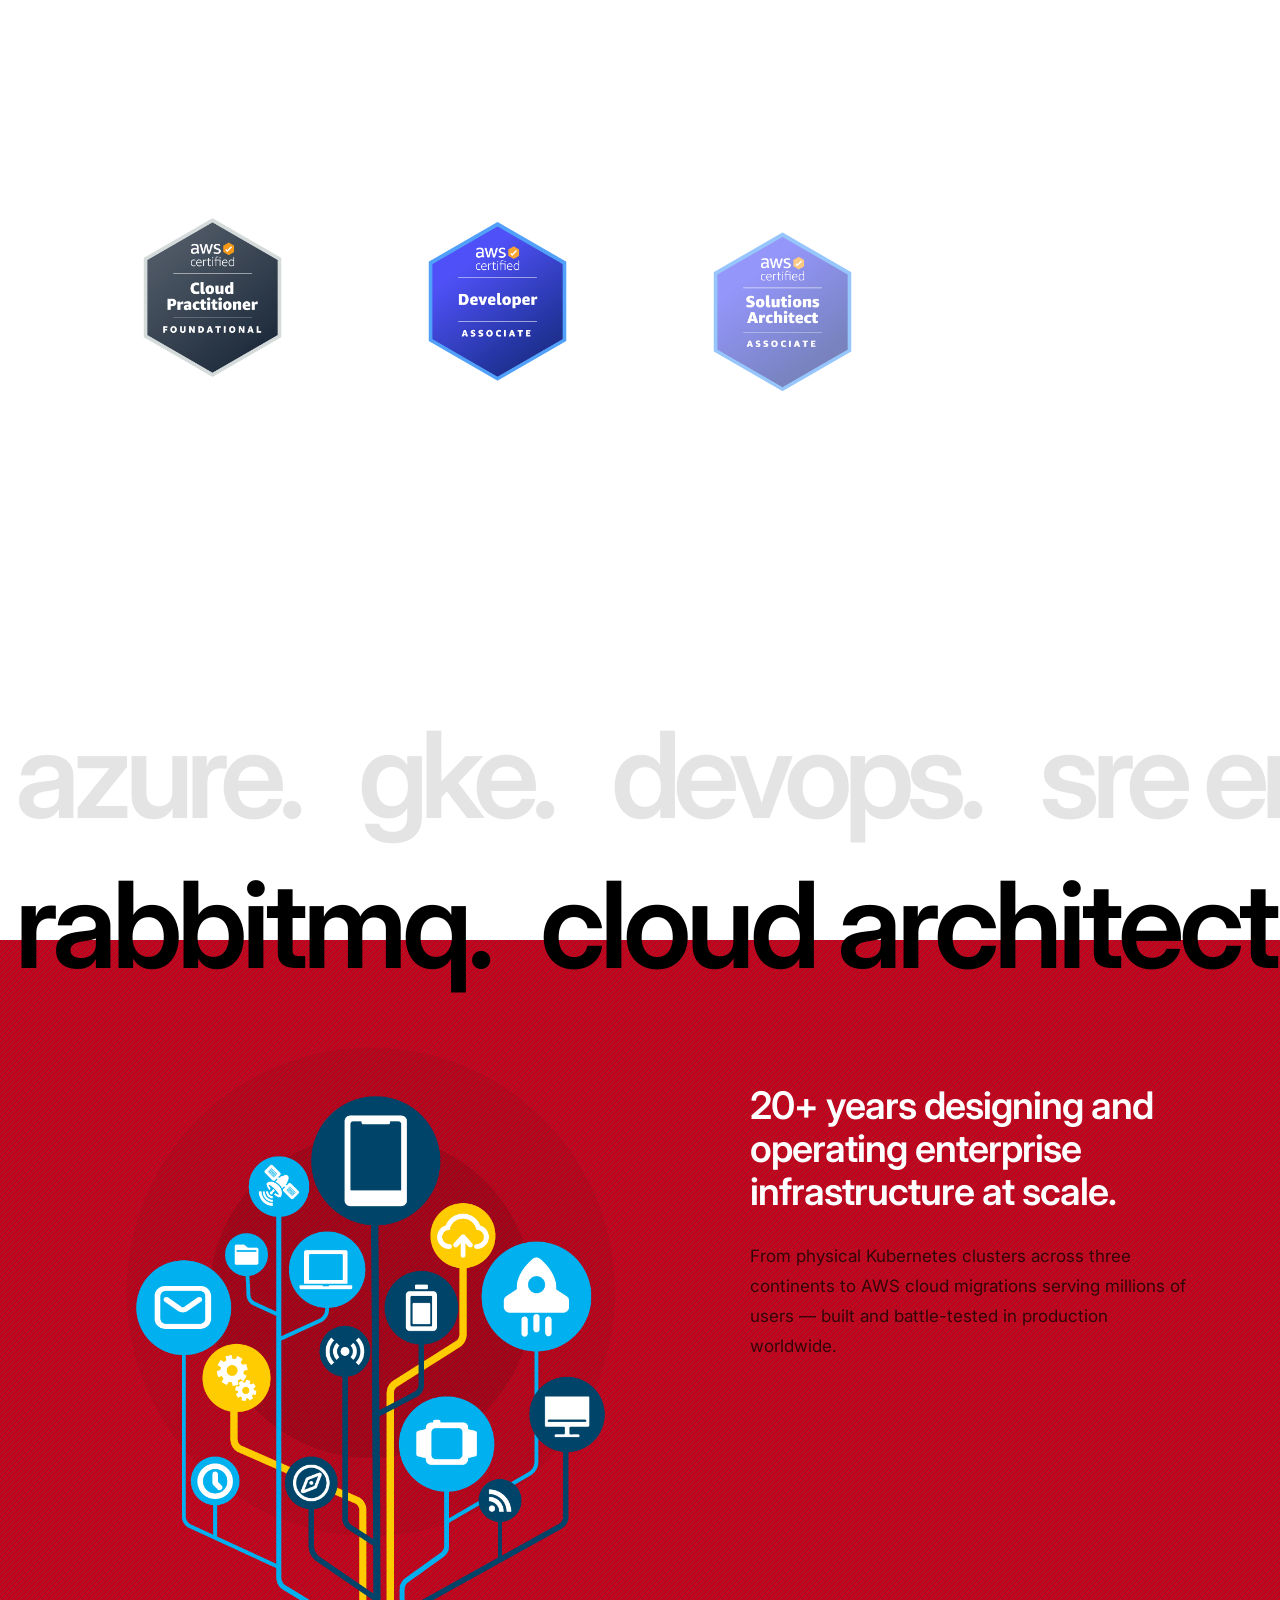
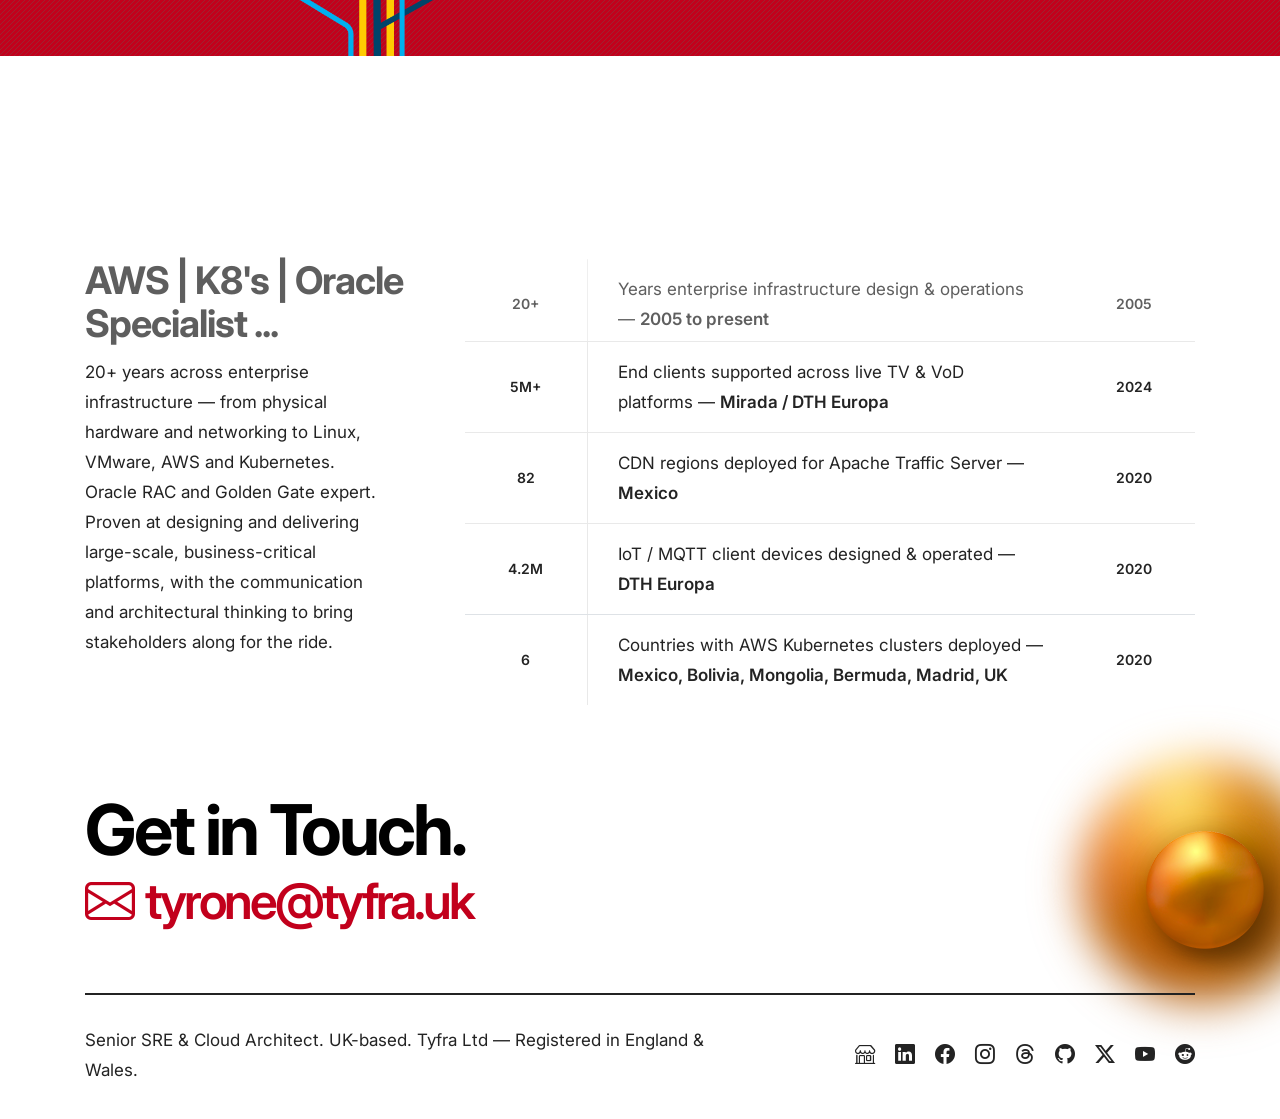
==== commit e3fec62e: "Updated" ====
--- a/index.html
+++ b/index.html
@@ -556,7 +556,9 @@
                             <li><a class="instagram" href="https://www.instagram.com/tyronefrance/" target="_blank"><i class="bi bi-instagram"></i></a></li>
                             <li><a href="https://www.threads.com/@tyronefrance" target="_blank" rel="noopener noreferrer"><i class="bi bi-threads"></i></a></li>
                             <li><a class="github" href="https://github.com/tyronefrance" target="_blank"><i class="bi bi-github"></i></a></li>
-                            <li><a class="twitter" href="https://x.com/TyfraL76922" target="_blank"><i class="bi bi-twitter-x"></i></a></li>
+                            <li><a class="twitter" href="https://x.com/Tyfrauk" target="_blank"><i class="bi bi-twitter-x"></i></a></li>
+                            <li><a href="https://www.youtube.com/@TyfraUK" target="_blank" rel="noopener noreferrer"><i class="bi bi-youtube"></i></a></li>
+                            <li><a href="https://www.reddit.com/user/TickTockRocks/" target="_blank" rel="noopener noreferrer"><i class="bi bi-reddit"></i></a></li>
                         </ul>
                     </div>
                 </div>
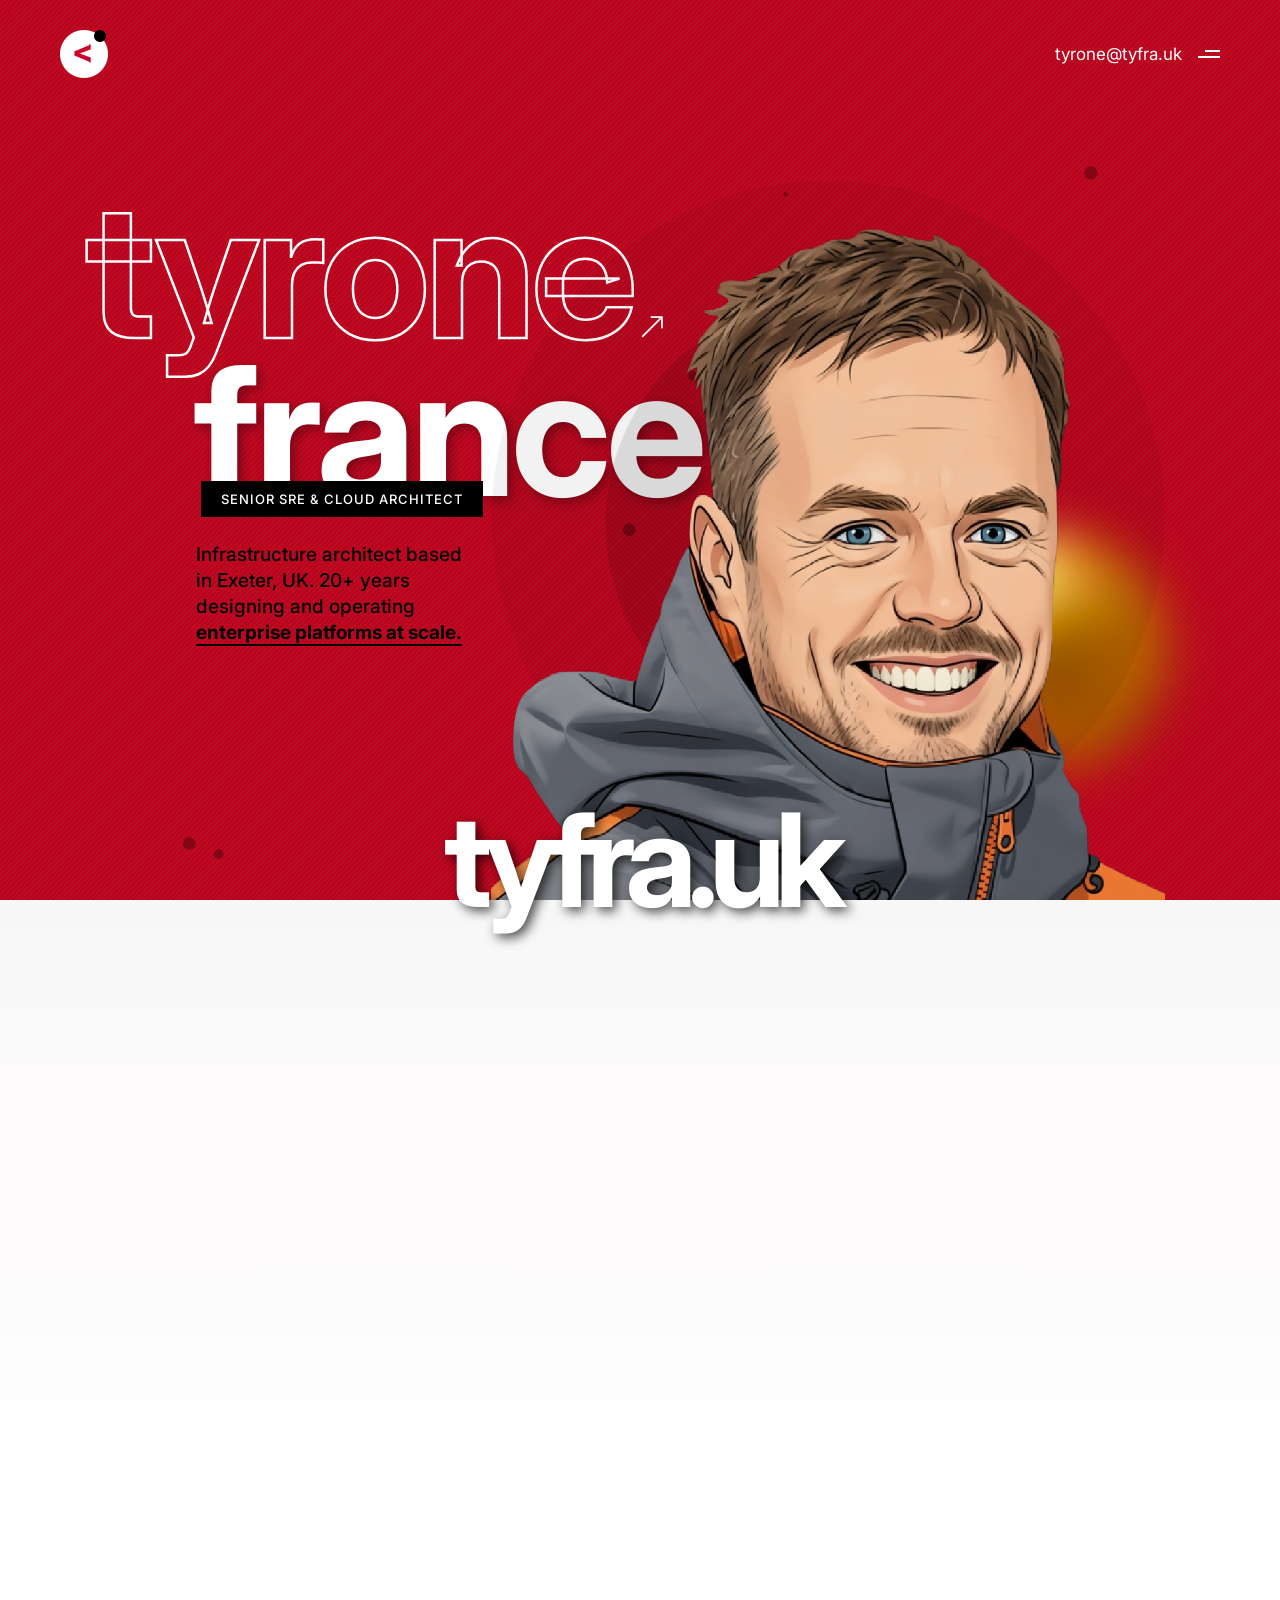
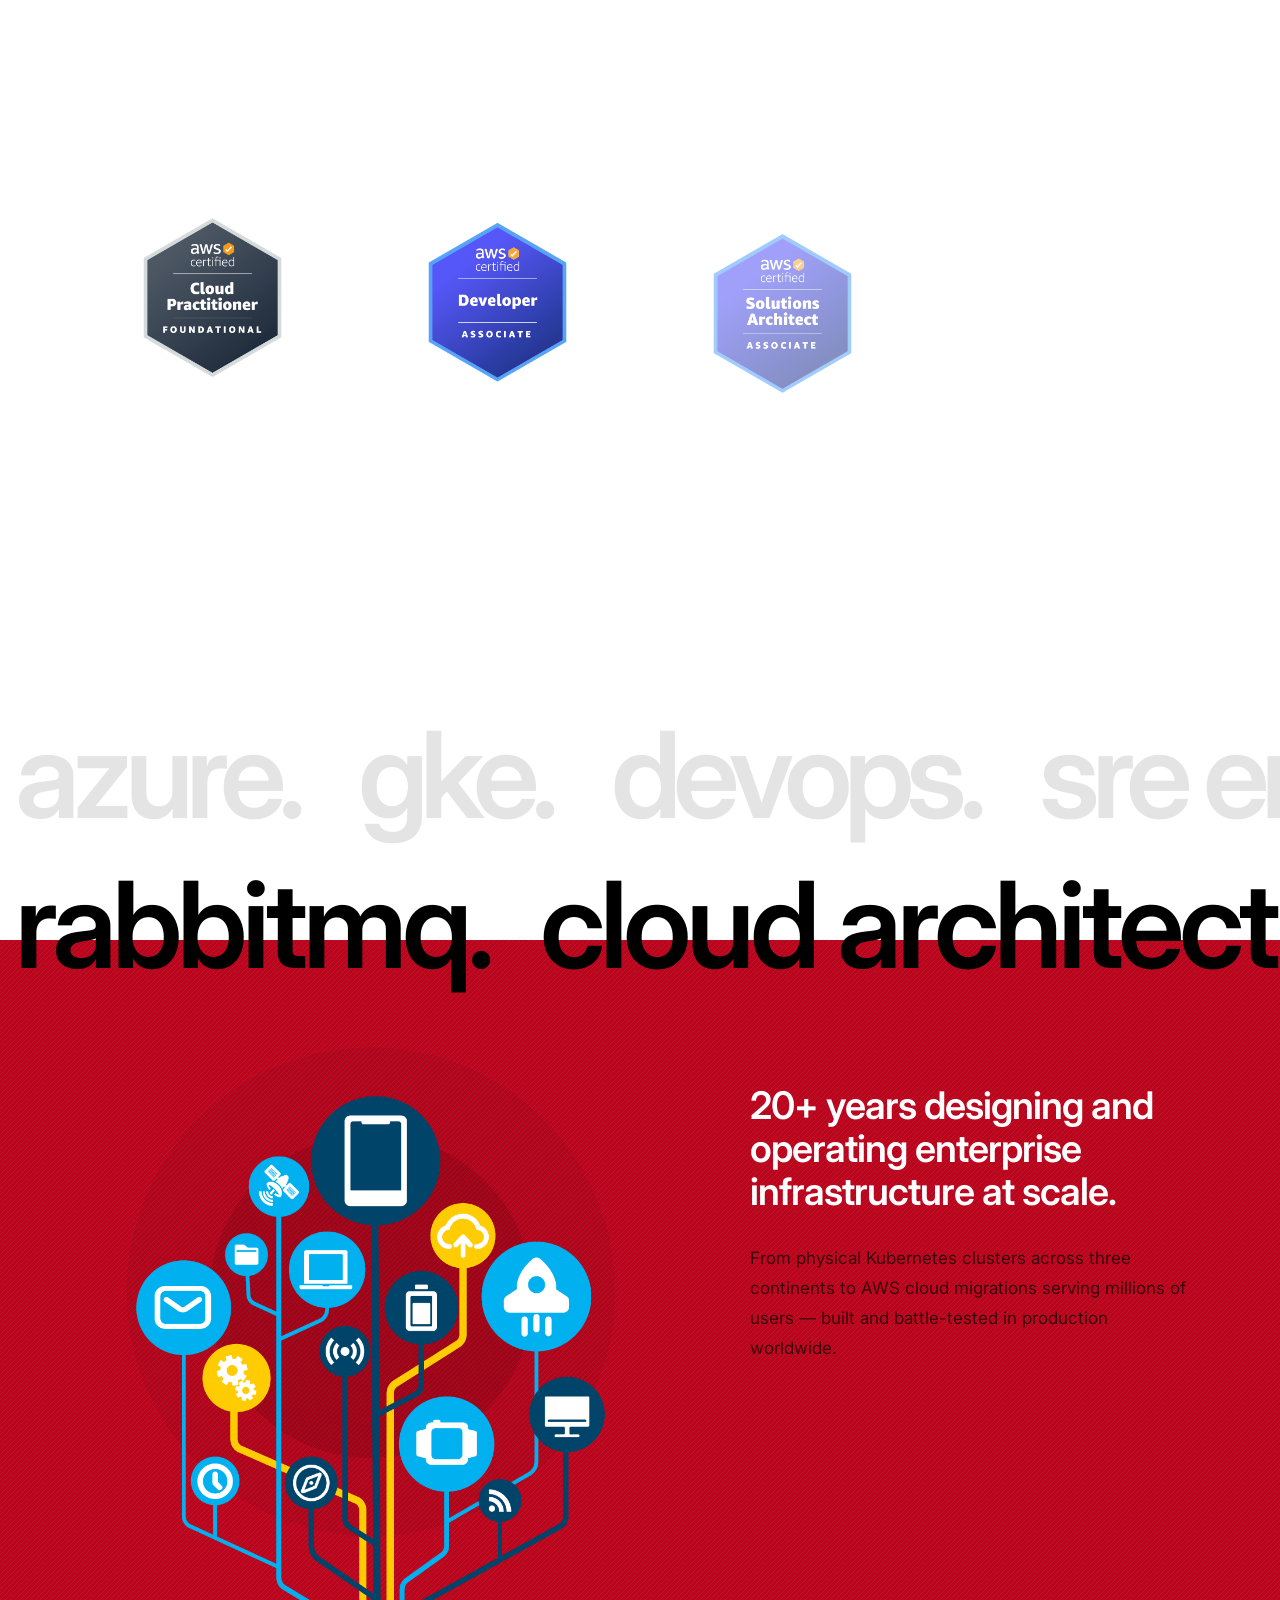
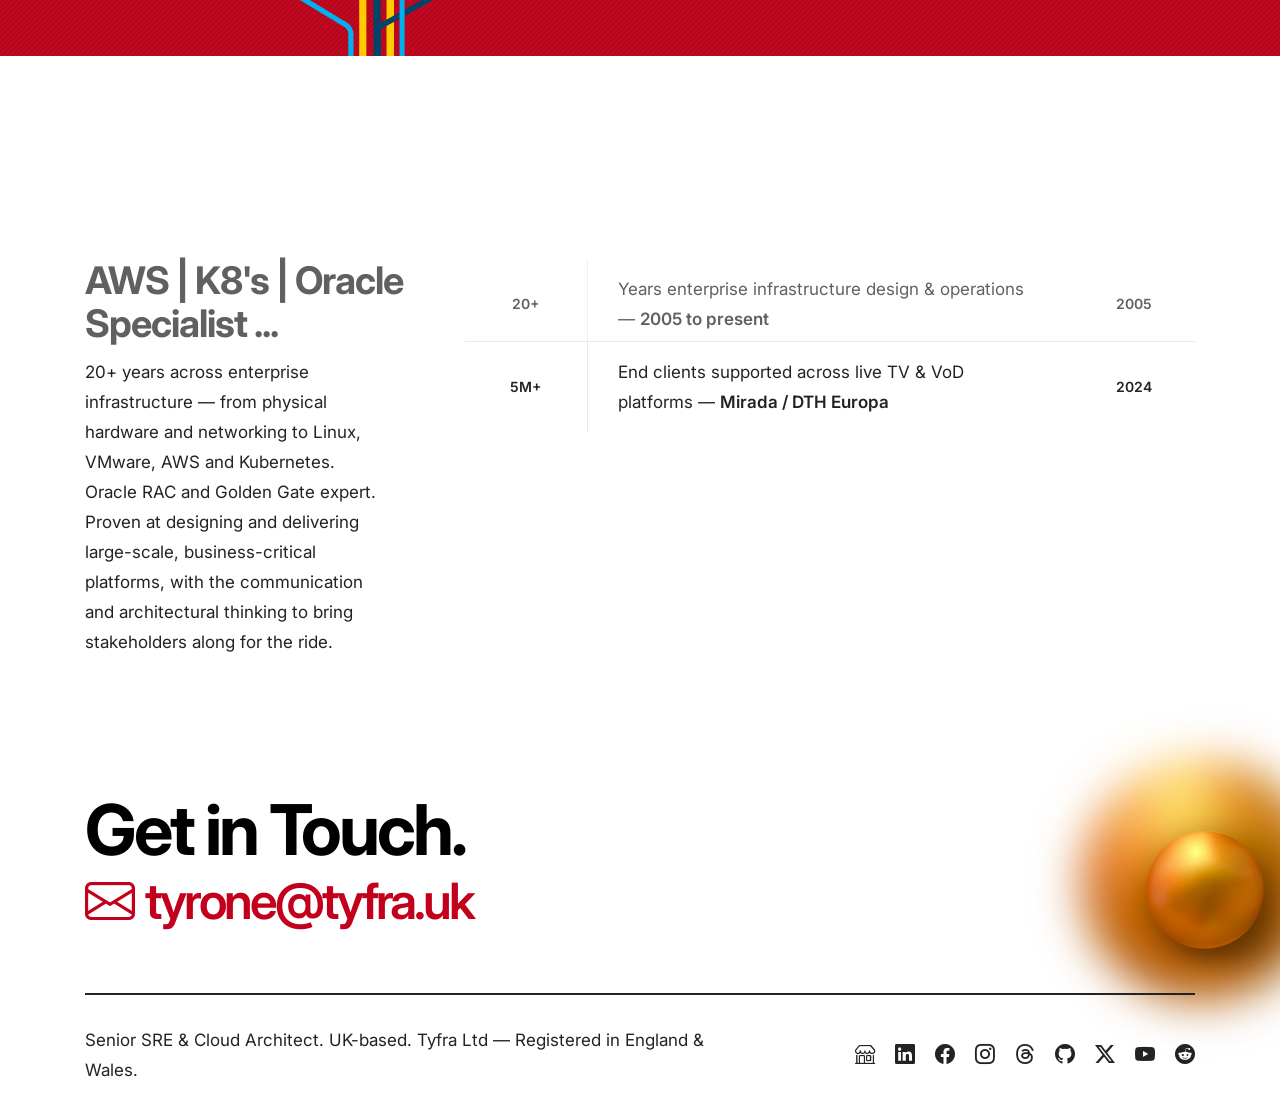
==== commit fd28d0c5: "Updated" ====
--- a/index.html
+++ b/index.html
@@ -1,6 +1,7 @@
 <!doctype html>
 <html class="no-js" lang="en">
     <head>
+        <meta name="facebook-domain-verification" content="a68q8tk5ywgfmgtnh4l7qpvlh60aof" />
         <title>Tyrone France — Senior SRE &amp; Cloud Architect | Tyfra Ltd</title>
         <meta charset="utf-8">
         <meta http-equiv="X-UA-Compatible" content="IE=edge" />
